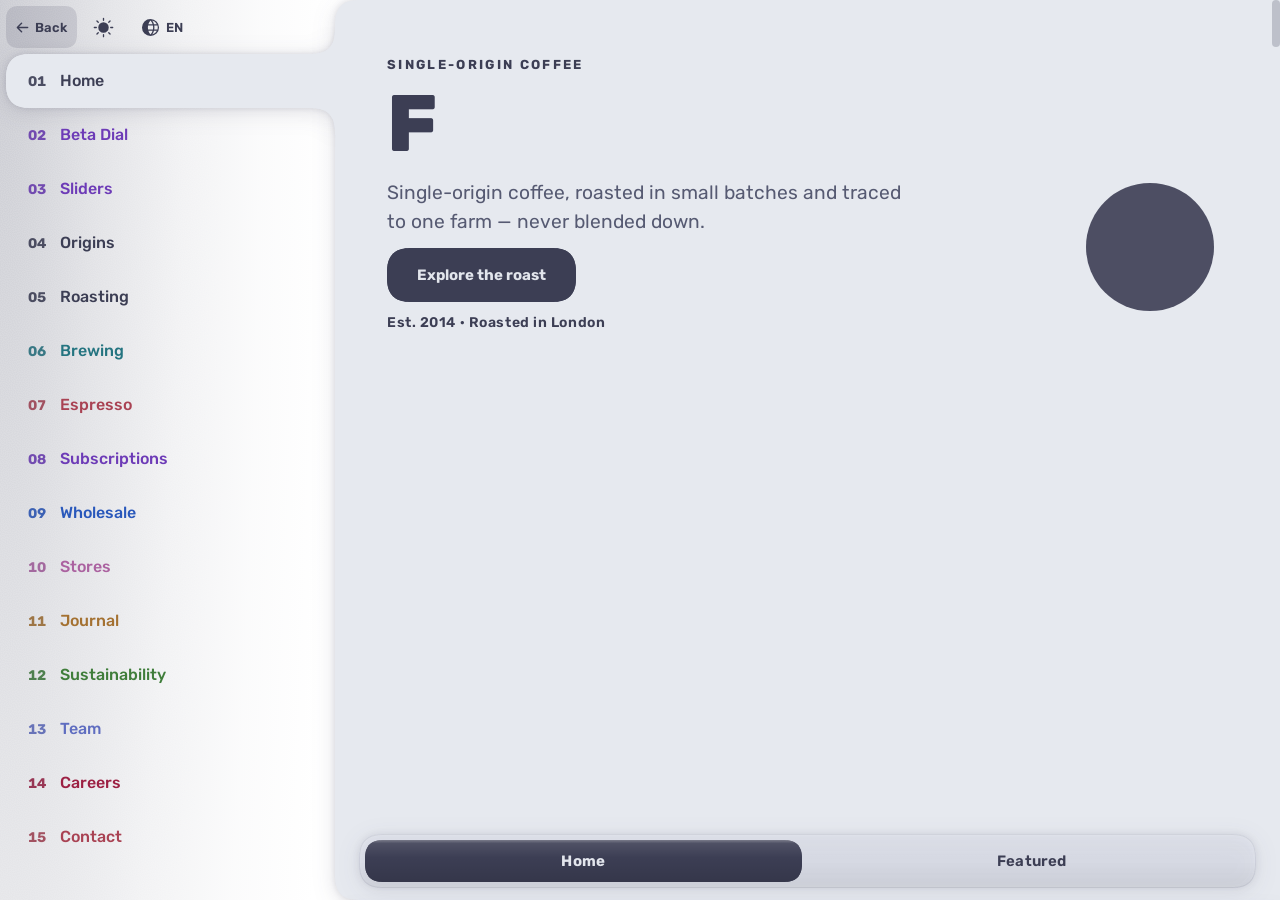
==== coffee/index.html @ 35cb57d9 "site build 2026-07-20 11:21 UTC" ====
<!doctype html>
<html lang="en">
  <head>
    <style data-layer-order="">@layer properties, theme, base, components, utilities, fish, sciui;
</style>

    <meta charset="UTF-8" />
    <meta name="viewport" content="width=device-width, initial-scale=1.0, viewport-fit=cover" />
    <meta name="color-scheme" content="dark" />
    <link rel="icon" href="/favicon.svg" type="image/svg+xml" />
    <!-- The site face (self-hosted Rubik; @font-face in src/index.css). Rubik is the ONE face
         for the whole bilingual site, so BOTH primary subsets are preloaded (owner, 2026-07-18):
         latin is on the critical path of the prerendered EN first paint, and cyrillic is preloaded
         too so an EN→RU switch never waits on a lazy unicode-range fetch (a ~15KB one-time cost,
         cached, deliberately paid so no reader ever sees a font flash). With `font-display: block`
         (index.css) the preloaded font paints straight into Rubik — no fallback frame. The two
         -ext subsets stay demand-loaded (rare glyphs; block keeps them flash-free too). -->
    <link rel="preload" href="/fonts/rubik-latin.woff2" as="font" type="font/woff2" crossorigin />
    <link rel="preload" href="/fonts/rubik-cyrillic.woff2" as="font" type="font/woff2" crossorigin />
    <title>F — Coffee Roasters</title>
    <meta name="description" content="Single-origin coffee roasted in small batches across London, Lisbon and Copenhagen." />
    <link rel="canonical" href="https://0px.pw/coffee" />
    <meta name="theme-color" content="#11111b" />
    <meta name="robots" content="index, follow, max-image-preview:large" />
    <meta property="og:type" content="website" />
    <meta property="og:site_name" content="Andrey Porozhnetov" />
    <meta property="og:title" content="F — Coffee Roasters" />
    <meta property="og:description" content="Single-origin coffee roasted in small batches across London, Lisbon and Copenhagen." />
    <meta property="og:url" content="https://0px.pw/coffee" />
    <meta property="og:image" content="https://0px.pw/og.svg" />
    <meta property="og:locale" content="en" />
    <meta name="twitter:card" content="summary_large_image" />
    <meta name="twitter:title" content="F — Coffee Roasters" />
    <meta name="twitter:description" content="Single-origin coffee roasted in small batches across London, Lisbon and Copenhagen." />
    <meta name="twitter:image" content="https://0px.pw/og.svg" />
    <link rel="sitemap" type="application/xml" href="/sitemap.xml" />
    <script type="application/ld+json">{"@context":"https://schema.org","@graph":[{"@type":"WebSite","@id":"https://0px.pw/#website","name":"Andrey Porozhnetov","url":"https://0px.pw/","inLanguage":"en"},{"@type":"CollectionPage","@id":"https://0px.pw/coffee#webpage","url":"https://0px.pw/coffee","name":"F — Coffee Roasters","description":"Single-origin coffee roasted in small batches across London, Lisbon and Copenhagen.","isPartOf":{"@id":"https://0px.pw/#website"},"inLanguage":"en","primaryImageOfPage":"https://0px.pw/og.svg"},{"@type":"ItemList","name":"F — Coffee Roasters — sections","itemListElement":[{"@type":"ListItem","position":1,"name":"Home","url":"https://0px.pw/coffee#home"},{"@type":"ListItem","position":2,"name":"Beta Dial","url":"https://0px.pw/coffee#beta"},{"@type":"ListItem","position":3,"name":"Sliders","url":"https://0px.pw/coffee#sliders"},{"@type":"ListItem","position":4,"name":"Origins","url":"https://0px.pw/coffee#origins"},{"@type":"ListItem","position":5,"name":"Roasting","url":"https://0px.pw/coffee#roasting"},{"@type":"ListItem","position":6,"name":"Brewing","url":"https://0px.pw/coffee#brewing"},{"@type":"ListItem","position":7,"name":"Espresso","url":"https://0px.pw/coffee#espresso"},{"@type":"ListItem","position":8,"name":"Subscriptions","url":"https://0px.pw/coffee#subscribe"},{"@type":"ListItem","position":9,"name":"Wholesale","url":"https://0px.pw/coffee#wholesale"},{"@type":"ListItem","position":10,"name":"Stores","url":"https://0px.pw/coffee#stores"},{"@type":"ListItem","position":11,"name":"Journal","url":"https://0px.pw/coffee#journal"},{"@type":"ListItem","position":12,"name":"Sustainability","url":"https://0px.pw/coffee#sustain"},{"@type":"ListItem","position":13,"name":"Team","url":"https://0px.pw/coffee#team"},{"@type":"ListItem","position":14,"name":"Careers","url":"https://0px.pw/coffee#careers"},{"@type":"ListItem","position":15,"name":"Contact","url":"https://0px.pw/coffee#contact"}]}]}</script>
    <script type="module" crossorigin src="/assets/index-B_OMoRHM.js"></script>
    <link rel="stylesheet" crossorigin href="/assets/style-BeeyISku.css">
  </head>
  <body>
    <div id="root"><div class="fish" data-superellipse="yes" data-theme="light" data-mobile="no" style="--n:1.5;--n-neg:-1.5;--sq-disc:url(&quot;data:image/svg+xml,%3Csvg xmlns=&#x27;http://www.w3.org/2000/svg&#x27; viewBox=&#x27;0 0 1 1&#x27; preserveAspectRatio=&#x27;none&#x27;%3E%3Cpath d=&#x27;M1.0000 0.5000L0.9992 0.5727L0.9970 0.6185L0.9932 0.6574L0.9879 0.6923L0.9811 0.7241L0.9728 0.7535L0.9630 0.7808L0.9516 0.8063L0.9388 0.8300L0.9245 0.8520L0.9087 0.8724L0.8913 0.8913L0.8724 0.9087L0.8520 0.9245L0.8300 0.9388L0.8063 0.9516L0.7808 0.9630L0.7535 0.9728L0.7241 0.9811L0.6923 0.9879L0.6574 0.9932L0.6185 0.9970L0.5727 0.9992L0.5000 1.0000L0.4273 0.9992L0.3815 0.9970L0.3426 0.9932L0.3077 0.9879L0.2759 0.9811L0.2465 0.9728L0.2192 0.9630L0.1937 0.9516L0.1700 0.9388L0.1480 0.9245L0.1276 0.9087L0.1087 0.8913L0.0913 0.8724L0.0755 0.8520L0.0612 0.8300L0.0484 0.8063L0.0370 0.7808L0.0272 0.7535L0.0189 0.7241L0.0121 0.6923L0.0068 0.6574L0.0030 0.6185L0.0008 0.5727L0.0000 0.5000L0.0008 0.4273L0.0030 0.3815L0.0068 0.3426L0.0121 0.3077L0.0189 0.2759L0.0272 0.2465L0.0370 0.2192L0.0484 0.1937L0.0612 0.1700L0.0755 0.1480L0.0913 0.1276L0.1087 0.1087L0.1276 0.0913L0.1480 0.0755L0.1700 0.0612L0.1937 0.0484L0.2192 0.0370L0.2465 0.0272L0.2759 0.0189L0.3077 0.0121L0.3426 0.0068L0.3815 0.0030L0.4273 0.0008L0.5000 0.0000L0.5727 0.0008L0.6185 0.0030L0.6574 0.0068L0.6923 0.0121L0.7241 0.0189L0.7535 0.0272L0.7808 0.0370L0.8063 0.0484L0.8300 0.0612L0.8520 0.0755L0.8724 0.0913L0.8913 0.1087L0.9087 0.1276L0.9245 0.1480L0.9388 0.1700L0.9516 0.1937L0.9630 0.2192L0.9728 0.2465L0.9811 0.2759L0.9879 0.3077L0.9932 0.3426L0.9970 0.3815L0.9992 0.4273Z&#x27; fill=&#x27;%23000&#x27;/%3E%3C/svg%3E&quot;)"><div class="fish-msurface" aria-hidden="true"><div class="fish-mpage"></div><span class="fish-mind"><b></b></span></div><aside class="fish-sidebar"><div class="fish-rail-scroll"><div class="fish-rail-track"><div class="fish-header"><a class="fish-back" href="/"><svg class="sciui-icon fish-back-icon" viewBox="0 0 256 256" fill="currentColor" focusable="false" aria-hidden="true" style="width:15px;height:15px"><path fill="var(--icon-primary, currentColor)" d="M228 128a12 12 0 0 1-12 12H69l51.52 51.51a12 12 0 0 1-17 17l-72-72a12 12 0 0 1 0-17l72-72a12 12 0 0 1 17 17L69 116h147a12 12 0 0 1 12 12" fill-opacity="var(--icon-primary-opacity, 1)"/></svg><span class="fish-back-label">Back</span></a><button type="button" class="fish-headbtn fish-headbtn--icon fish-theme-toggle" aria-label="Switch to dark theme" aria-pressed="false"><svg class="sciui-icon fish-headbtn-icon" viewBox="0 0 256 256" fill="currentColor" focusable="false" aria-hidden="true" style="width:21px;height:21px"><path fill="var(--icon-primary, currentColor)" d="M120 40V16a8 8 0 0 1 16 0v24a8 8 0 0 1-16 0m8 24a64 64 0 1 0 64 64a64.07 64.07 0 0 0-64-64m-69.66 5.66a8 8 0 0 0 11.32-11.32l-16-16a8 8 0 0 0-11.32 11.32Zm0 116.68l-16 16a8 8 0 0 0 11.32 11.32l16-16a8 8 0 0 0-11.32-11.32M192 72a8 8 0 0 0 5.66-2.34l16-16a8 8 0 0 0-11.32-11.32l-16 16A8 8 0 0 0 192 72m5.66 114.34a8 8 0 0 0-11.32 11.32l16 16a8 8 0 0 0 11.32-11.32ZM48 128a8 8 0 0 0-8-8H16a8 8 0 0 0 0 16h24a8 8 0 0 0 8-8m80 80a8 8 0 0 0-8 8v24a8 8 0 0 0 16 0v-24a8 8 0 0 0-8-8m112-88h-24a8 8 0 0 0 0 16h24a8 8 0 0 0 0-16" fill-opacity="var(--icon-primary-opacity, 1)"/></svg></button><button type="button" class="fish-headbtn" aria-label="Interface language: EN. Switch to RU"><svg class="sciui-icon fish-headbtn-icon" viewBox="0 0 256 256" fill="currentColor" focusable="false" aria-hidden="true" style="width:21px;height:21px"><path fill="var(--icon-primary, currentColor)" d="M128 24a104 104 0 1 0 104 104A104.12 104.12 0 0 0 128 24m78.36 64h-35.65a135.3 135.3 0 0 0-22.3-45.6A88.29 88.29 0 0 1 206.37 88Zm9.64 40a87.6 87.6 0 0 1-3.33 24h-38.51a157.4 157.4 0 0 0 0-48h38.51a87.6 87.6 0 0 1 3.33 24m-88-85a115.3 115.3 0 0 1 26 45h-52a115.1 115.1 0 0 1 26-45m-26 125h52a115.1 115.1 0 0 1-26 45a115.3 115.3 0 0 1-26-45m-3.9-16a140.8 140.8 0 0 1 0-48h59.88a140.8 140.8 0 0 1 0 48Zm50.35 61.6a135.3 135.3 0 0 0 22.3-45.6h35.66a88.29 88.29 0 0 1-58 45.6Z" fill-opacity="var(--icon-primary-opacity, 1)"/></svg><span>EN</span></button></div><nav class="fish-nav"><div class="fish-nav-scroll"><div class="fish-tabs"><a href="#home" class="fish-tab" data-active=""><span class="fish-tab-pill" aria-hidden="true"></span><span class="fish-tab-idx">01</span><span class="fish-tab-label">Home</span></a><a href="#beta" class="fish-tab" style="--ac:var(--mauve)"><span class="fish-tab-pill" aria-hidden="true"></span><span class="fish-tab-idx">02</span><span class="fish-tab-label">Beta Dial</span></a><a href="#sliders" class="fish-tab" style="--ac:var(--mauve)"><span class="fish-tab-pill" aria-hidden="true"></span><span class="fish-tab-idx">03</span><span class="fish-tab-label">Sliders</span></a><a href="#origins" class="fish-tab"><span class="fish-tab-pill" aria-hidden="true"></span><span class="fish-tab-idx">04</span><span class="fish-tab-label">Origins</span></a><a href="#roasting" class="fish-tab"><span class="fish-tab-pill" aria-hidden="true"></span><span class="fish-tab-idx">05</span><span class="fish-tab-label">Roasting</span></a><a href="#brewing" class="fish-tab" style="--ac:var(--teal)"><span class="fish-tab-pill" aria-hidden="true"></span><span class="fish-tab-idx">06</span><span class="fish-tab-label">Brewing</span></a><a href="#espresso" class="fish-tab" style="--ac:var(--maroon)"><span class="fish-tab-pill" aria-hidden="true"></span><span class="fish-tab-idx">07</span><span class="fish-tab-label">Espresso</span></a><a href="#subscribe" class="fish-tab" style="--ac:var(--mauve)"><span class="fish-tab-pill" aria-hidden="true"></span><span class="fish-tab-idx">08</span><span class="fish-tab-label">Subscriptions</span></a><a href="#wholesale" class="fish-tab" style="--ac:var(--blue)"><span class="fish-tab-pill" aria-hidden="true"></span><span class="fish-tab-idx">09</span><span class="fish-tab-label">Wholesale</span></a><a href="#stores" class="fish-tab" style="--ac:var(--pink)"><span class="fish-tab-pill" aria-hidden="true"></span><span class="fish-tab-idx">10</span><span class="fish-tab-label">Stores</span></a><a href="#journal" class="fish-tab" style="--ac:var(--yellow)"><span class="fish-tab-pill" aria-hidden="true"></span><span class="fish-tab-idx">11</span><span class="fish-tab-label">Journal</span></a><a href="#sustain" class="fish-tab" style="--ac:var(--green)"><span class="fish-tab-pill" aria-hidden="true"></span><span class="fish-tab-idx">12</span><span class="fish-tab-label">Sustainability</span></a><a href="#team" class="fish-tab" style="--ac:var(--lav)"><span class="fish-tab-pill" aria-hidden="true"></span><span class="fish-tab-idx">13</span><span class="fish-tab-label">Team</span></a><a href="#careers" class="fish-tab" style="--ac:var(--red)"><span class="fish-tab-pill" aria-hidden="true"></span><span class="fish-tab-idx">14</span><span class="fish-tab-label">Careers</span></a><a href="#contact" class="fish-tab" style="--ac:var(--maroon)"><span class="fish-tab-pill" aria-hidden="true"></span><span class="fish-tab-idx">15</span><span class="fish-tab-label">Contact</span></a><div class="fish-indicator" aria-hidden="true" data-docked="" style="--active:0;--dock:1"><div class="fish-ind-recoil" style="--recoil:0"><div class="fish-indicator-shadow"><div class="fish-indicator-cast"><b class="fish-indicator-shape"></b></div></div><b class="fish-indicator-fill" aria-hidden="true"></b></div></div></div></div></nav></div></div><div class="fish-rail-edge fish-rail-edge-l" aria-hidden="true"><svg class="sciui-icon fish-rail-chevron" viewBox="0 0 256 256" fill="currentColor" focusable="false" aria-hidden="true"><path fill="var(--icon-primary, currentColor)" d="M168.49 199.51a12 12 0 0 1-17 17l-80-80a12 12 0 0 1 0-17l80-80a12 12 0 0 1 17 17L97 128Z" fill-opacity="var(--icon-primary-opacity, 1)"/></svg></div><div class="fish-rail-edge fish-rail-edge-r" aria-hidden="true"><svg class="sciui-icon fish-rail-chevron" viewBox="0 0 256 256" fill="currentColor" focusable="false" aria-hidden="true"><path fill="var(--icon-primary, currentColor)" d="m184.49 136.49l-80 80a12 12 0 0 1-17-17L159 128L87.51 56.49a12 12 0 1 1 17-17l80 80a12 12 0 0 1-.02 17" fill-opacity="var(--icon-primary-opacity, 1)"/></svg></div></aside><div class="fish-content"><div class="fish-scroller"><section id="home" data-page-title="Home" class="fish-page" style="--ac:var(--fish-ink);--fish-page-bg:var(--fish-page-default);--fish-page-ink:var(--fish-ink);--fish-page-soft:color-mix(in srgb, var(--fish-ink) 10%, transparent)"><div data-orientation="horizontal" data-activation-direction="none" class="fish-panel"><div class="fish-panel-surface" aria-hidden="true"><div class="fish-panel-fill"></div></div><div class="fish-subs"><div class="fish-subpage" role="tabpanel" data-sub="intro" data-sub-title="Home"><div class="fish-col"><div class="fish-deco" aria-hidden="true" style="right:7%;top:22%;width:128px;height:128px"></div><div class="fish-kicker">SINGLE-ORIGIN COFFEE</div><h1 class="fish-h1">F</h1><p class="fish-text">Single-origin coffee, roasted in small batches and traced to one farm — never blended down.</p><button type="button" class="fish-btn">Explore the roast</button><div class="fish-note">Est. 2014 · Roasted in London</div></div></div></div><div class="fish-shelf"><div data-orientation="horizontal" data-activation-direction="none" role="tablist" class="fish-glass fish-glass--outer"><div class="fish-glass-cast" aria-hidden="true"><div class="fish-glass-fill"></div></div><div class="fish-glass-surface" aria-hidden="true"></div><div class="fish-glass-inset" aria-hidden="true"></div><span data-orientation="horizontal" data-activation-direction="none" role="presentation" hidden="" class="fish-seg-indicator"><span class="fish-seg-pill" style="--recoil:0"></span></span><script>!function(){const t=document.currentScript.previousElementSibling;if(!t)return;const e=t.closest('[role="tablist"]');if(!e)return;const i=e.querySelector("[data-active]");if(!i)return;if(0===i.offsetWidth||0===e.offsetWidth)return;let o=0,n=0,h=0,l=0,r=0,f=0;function s(t){const e=getComputedStyle(t);let i=parseFloat(e.width)||0,o=parseFloat(e.height)||0;return(Math.round(i)!==t.offsetWidth||Math.round(o)!==t.offsetHeight)&&(i=t.offsetWidth,o=t.offsetHeight),{width:i,height:o}}if(null!=i&&null!=e){const{width:t,height:c}=s(i),{width:u,height:d}=s(e),a=i.getBoundingClientRect(),g=e.getBoundingClientRect(),p=u>0?g.width/u:1,b=d>0?g.height/d:1;if(Math.abs(p)>Number.EPSILON&&Math.abs(b)>Number.EPSILON){const t=a.left-g.left,i=a.top-g.top;o=t/p+e.scrollLeft-e.clientLeft,h=i/b+e.scrollTop-e.clientTop}else o=i.offsetLeft,h=i.offsetTop;r=t,f=c,n=e.scrollWidth-o-r,l=e.scrollHeight-h-f}function c(e,i){t.style.setProperty(`--active-tab-${e}`,`${i}px`)}c("left",o),c("right",n),c("top",h),c("bottom",l),c("width",r),c("height",f),r>0&&f>0&&t.removeAttribute("hidden")}();</script><button type="button" data-active="" data-orientation="horizontal" data-activation-direction="none" aria-disabled="false" tabindex="-1" role="tab" aria-selected="true" id="base-ui-_R_3e5i_" data-composite-item-active="" class="fish-seg-tab">Home</button><button type="button" data-orientation="horizontal" data-activation-direction="none" aria-disabled="false" tabindex="-1" role="tab" aria-selected="false" id="base-ui-_R_5e5i_" class="fish-seg-tab">Featured</button></div></div></div></section><section id="beta" data-page-title="Beta Dial" class="fish-page" style="--ac:var(--mauve)"><div data-orientation="horizontal" data-activation-direction="none" class="fish-panel"><div class="fish-panel-surface" aria-hidden="true"><div class="fish-panel-fill"></div></div><div class="fish-subs"><div class="fish-subpage" role="tabpanel" data-sub="overview" data-sub-title="Beta Dial"><div class="fish-col"><div class="fish-kicker">PROBABILITY</div><h1 class="fish-h1">Beta Dial</h1><p class="fish-lead">A whole Beta distribution shaped by its <em>90% credible interval</em> — read as a belief you update with data. Drag the interval&#x27;s ends to set how sure you are (<em>narrow</em> = many draws, <em>wide</em> = few) and slide the band to move the success rate. α and β are solved from the two bounds and stay <em>continuous</em> — nothing snaps.</p><div style="margin:1.5rem 0"><div class="betadial" style="height:260px"></div></div><div class="fish-row2"><div class="fish-stat"><div class="fish-stat-v">6</div><div class="fish-stat-l">successes</div></div><div class="fish-stat"><div class="fish-stat-v">3</div><div class="fish-stat-l">fails</div></div><div class="fish-stat"><div class="fish-stat-v">9</div><div class="fish-stat-l">draws</div></div><div class="fish-stat"><div class="fish-stat-v">64%</div><div class="fish-stat-l">est. rate</div></div></div><p class="fish-text">The interval&#x27;s <strong>width</strong> is the number of draws: pinch the ends together and the curve pulls tall and narrow (you&#x27;re confident); pull them apart and it flattens toward the flat prior (α=β=1, nothing observed yet). The full-height gauges in the gutters are the two outcomes — <strong>fails</strong> on the left, <strong>successes</strong> on the right — each a single-handle slider you can drag to set that count directly.</p><p class="fish-text">The horizontal axis is fixed at <strong>0–100%</strong>, so the whole curve is always in view and each thumb sits at its true rate — open the interval anywhere across the range. All of the Beta math runs in log space (Lanczos log-Γ), so α+β stays exact into the billions without overflow, and the canvas repaints only while you touch it.</p><div class="fish-note">Live demo · the sciui BetaDial (libs/sciui)</div></div></div></div></div></section><section id="sliders" data-page-title="Sliders" class="fish-page" style="--ac:var(--mauve)"><div data-orientation="horizontal" data-activation-direction="none" class="fish-panel"><div class="fish-panel-surface" aria-hidden="true"><div class="fish-panel-fill"></div></div><div class="fish-subs"><div class="fish-subpage" role="tabpanel" data-sub="overview" data-sub-title="Sliders"><div class="fish-col"><div class="fish-kicker">SCIUI · COMPONENTS</div><h1 class="fish-h1">Sliders</h1><p class="fish-lead">One canvas control, three modes — <em>single</em>, <em>range</em> and <em>multi</em> — sharing the BetaDial&#x27;s look and its cap-centre geometry: the usable scale lies exactly between the track&#x27;s two rounded ends, so a handle at either extreme sits on the cap&#x27;s centre. Drag anywhere; each handle moves only between its neighbours.</p><div class="fish-card"><div class="fish-card-body"><div style="padding:1.15rem 0 1.3rem;border-bottom:1px solid color-mix(in srgb, currentColor 12%, transparent)"><div style="display:flex;align-items:baseline;justify-content:space-between;gap:1rem;margin-bottom:0.7rem"><span style="font-weight:600">Grind<span style="opacity:0.55;font-weight:400;margin-left:0.5rem;font-size:0.85em">single · continuous</span></span><span style="font-family:ui-monospace, SFMono-Regular, Menlo, monospace;font-variant-numeric:tabular-nums;font-weight:700;color:var(--ind-ac, #8839ef);white-space:nowrap">42.0</span></div><div class="sciui-slider"></div></div><div style="padding:1.15rem 0 1.3rem;border-bottom:1px solid color-mix(in srgb, currentColor 12%, transparent)"><div style="display:flex;align-items:baseline;justify-content:space-between;gap:1rem;margin-bottom:0.7rem"><span style="font-weight:600">Brew window<span style="opacity:0.55;font-weight:400;margin-left:0.5rem;font-size:0.85em">range · °C</span></span><span style="font-family:ui-monospace, SFMono-Regular, Menlo, monospace;font-variant-numeric:tabular-nums;font-weight:700;color:var(--ind-ac, #8839ef);white-space:nowrap">90–94 °C</span></div><div class="sciui-slider"></div></div><div style="padding:1.15rem 0 1.3rem;border-bottom:none"><div style="display:flex;align-items:baseline;justify-content:space-between;gap:1rem;margin-bottom:0.7rem"><span style="font-weight:600">Pour schedule<span style="opacity:0.55;font-weight:400;margin-left:0.5rem;font-size:0.85em">multi · % of water</span></span><span style="font-family:ui-monospace, SFMono-Regular, Menlo, monospace;font-variant-numeric:tabular-nums;font-weight:700;color:var(--ind-ac, #8839ef);white-space:nowrap">15 · 40 · 70</span></div><div class="sciui-slider"></div></div></div></div><p class="fish-text"><strong>Single</strong> fills the track up to the handle; <strong>range</strong> draws a dimmed band between its two — drag a handle to move one edge, or grab the <em>band between them</em> to slide the whole interval, its width held. <strong>Multi</strong> takes any number of handles with no fill —<!-- --> <em>tap</em> the track to add one, and <em>drag a handle aside</em> (up or down, past three track-widths) to remove it. Every handle is bounded by its siblings, so the order never breaks.</p><p class="fish-text">Give a <code>step</code> to snap — here °C snaps to 0.5 and the pour % to whole numbers; omit it and the slider is <em>continuous</em>, reporting an exact float (the “Grind” above has no step). The control is a plain block that fills its container and is exactly tall enough for the handle and its shadow, so it drops into a form row, a card or a grid cell with no wrapper. One variable — the handle radius<!-- --> <code>R</code> (<code>--sci-r</code>, or the <code>radius</code> option) — sizes the whole thing; the palette comes from <code>--sci-*</code> custom properties and follows light/dark automatically.</p><div class="fish-note">Live demo · the sciui Slider (libs/sciui)</div></div></div></div></div></section><section id="origins" data-page-title="Origins" class="fish-page" style="--ac:var(--fish-ink);--fish-page-bg:var(--fish-page-default);--fish-page-ink:var(--fish-ink);--fish-page-soft:color-mix(in srgb, var(--fish-ink) 10%, transparent)"><div data-orientation="horizontal" data-activation-direction="none" class="fish-panel"><div class="fish-panel-surface" aria-hidden="true"><div class="fish-panel-fill"></div></div><div class="fish-subs"><div class="fish-subpage" role="tabpanel" data-sub="ethiopia" data-sub-title="Origins"><div class="fish-col"><div class="fish-counter">01 / 03</div><div class="fish-kicker">THE BEANS</div><h1 class="fish-h1">Ethiopia</h1><h2 class="fish-h2">Yirgacheffe</h2><div class="fish-card fish-card--media"><div class="fish-card-body"><p class="fish-text">Jasmine, bergamot, white peach. A delicate, tea-like washed coffee.</p></div><div class="fish-chip" style="--chip:var(--green)"></div></div></div></div></div><div class="fish-shelf"><div data-orientation="horizontal" data-activation-direction="none" role="tablist" class="fish-glass fish-glass--outer"><div class="fish-glass-cast" aria-hidden="true"><div class="fish-glass-fill"></div></div><div class="fish-glass-surface" aria-hidden="true"></div><div class="fish-glass-inset" aria-hidden="true"></div><span data-orientation="horizontal" data-activation-direction="none" role="presentation" hidden="" class="fish-seg-indicator"><span class="fish-seg-pill" style="--recoil:0"></span></span><script>!function(){const t=document.currentScript.previousElementSibling;if(!t)return;const e=t.closest('[role="tablist"]');if(!e)return;const i=e.querySelector("[data-active]");if(!i)return;if(0===i.offsetWidth||0===e.offsetWidth)return;let o=0,n=0,h=0,l=0,r=0,f=0;function s(t){const e=getComputedStyle(t);let i=parseFloat(e.width)||0,o=parseFloat(e.height)||0;return(Math.round(i)!==t.offsetWidth||Math.round(o)!==t.offsetHeight)&&(i=t.offsetWidth,o=t.offsetHeight),{width:i,height:o}}if(null!=i&&null!=e){const{width:t,height:c}=s(i),{width:u,height:d}=s(e),a=i.getBoundingClientRect(),g=e.getBoundingClientRect(),p=u>0?g.width/u:1,b=d>0?g.height/d:1;if(Math.abs(p)>Number.EPSILON&&Math.abs(b)>Number.EPSILON){const t=a.left-g.left,i=a.top-g.top;o=t/p+e.scrollLeft-e.clientLeft,h=i/b+e.scrollTop-e.clientTop}else o=i.offsetLeft,h=i.offsetTop;r=t,f=c,n=e.scrollWidth-o-r,l=e.scrollHeight-h-f}function c(e,i){t.style.setProperty(`--active-tab-${e}`,`${i}px`)}c("left",o),c("right",n),c("top",h),c("bottom",l),c("width",r),c("height",f),r>0&&f>0&&t.removeAttribute("hidden")}();</script><button type="button" data-active="" data-orientation="horizontal" data-activation-direction="none" aria-disabled="false" tabindex="-1" role="tab" aria-selected="true" id="base-ui-_R_3ehi_" data-composite-item-active="" class="fish-seg-tab">Origins</button><button type="button" data-orientation="horizontal" data-activation-direction="none" aria-disabled="false" tabindex="-1" role="tab" aria-selected="false" id="base-ui-_R_5ehi_" class="fish-seg-tab">Colombia</button><button type="button" data-orientation="horizontal" data-activation-direction="none" aria-disabled="false" tabindex="-1" role="tab" aria-selected="false" id="base-ui-_R_7ehi_" class="fish-seg-tab">Kenya</button></div></div></div></section><section id="roasting" data-page-title="Roasting" class="fish-page" style="--ac:var(--fish-ink);--fish-page-bg:var(--fish-page-default);--fish-page-ink:var(--fish-ink);--fish-page-soft:color-mix(in srgb, var(--fish-ink) 10%, transparent)"><div data-orientation="horizontal" data-activation-direction="none" class="fish-panel"><div class="fish-panel-surface" aria-hidden="true"><div class="fish-panel-fill"></div></div><div class="fish-subs"><div class="fish-subpage" role="tabpanel" data-sub="overview" data-sub-title="Roasting"><div class="fish-col"><div class="fish-kicker">THE CRAFT</div><h1 class="fish-h1">Roasting</h1><p class="fish-lead">A Roasting page sized to stress-test the scroll-spy — its height is deliberately distinct from its neighbours.</p><p class="fish-text">We roast in small drums, profiling each lot by eye and nose until the sugars turn and the acidity rounds into something you can drink all morning.</p><p class="fish-text">Origin matters more than any single variable: altitude, shade, the week of the harvest, the hands that sorted the cherries on the patio.</p><p class="fish-text">Water is the quiet ingredient — too soft and the cup goes flat, too hard and the bright notes vanish under a chalky weight.</p><p class="fish-text">A good grind is even before it is fine; consistency of particle size is what keeps the extraction from running ahead of itself.</p><div class="fish-note">Dummy page · diverse height demo</div></div></div></div></div></section><section id="brewing" data-page-title="Brewing" class="fish-page" style="--ac:var(--teal)"><div data-orientation="horizontal" data-activation-direction="none" class="fish-panel"><div class="fish-panel-surface" aria-hidden="true"><div class="fish-panel-fill"></div></div><div class="fish-subs"><div class="fish-subpage" role="tabpanel" data-sub="overview" data-sub-title="Brewing"><div class="fish-col"><div class="fish-kicker">AT HOME</div><h1 class="fish-h1">Brewing</h1><p class="fish-lead">A Brewing page sized to stress-test the scroll-spy — its height is deliberately distinct from its neighbours.</p><p class="fish-text">We roast in small drums, profiling each lot by eye and nose until the sugars turn and the acidity rounds into something you can drink all morning.</p><p class="fish-text">Origin matters more than any single variable: altitude, shade, the week of the harvest, the hands that sorted the cherries on the patio.</p><p class="fish-text">Water is the quiet ingredient — too soft and the cup goes flat, too hard and the bright notes vanish under a chalky weight.</p><p class="fish-text">A good grind is even before it is fine; consistency of particle size is what keeps the extraction from running ahead of itself.</p><p class="fish-text">Freshness is a window, not a switch. Beans peak a few days off the roast and coast gently downhill from there over the following weeks.</p><p class="fish-text">We weigh everything. Ratios beat intuition when you are chasing the same cup twice, and the scale never flatters a sloppy pour.</p><p class="fish-text">Milk, steamed well, is its own craft — a glossy, paint-thick microfoam folded in until the surface mirrors the light above the bar.</p><p class="fish-text">Decaf is not a compromise here; the same lots, the same care, just the caffeine coaxed out with mountain water and patience.</p><p class="fish-text">Storage is undramatic and decisive: airtight, dark, room temperature, and never the freezer door that breathes every time it opens.</p><div class="fish-note">Dummy page · diverse height demo</div></div></div></div></div></section><section id="espresso" data-page-title="Espresso" class="fish-page" style="--ac:var(--maroon)"><div data-orientation="horizontal" data-activation-direction="none" class="fish-panel"><div class="fish-panel-surface" aria-hidden="true"><div class="fish-panel-fill"></div></div><div class="fish-subs"><div class="fish-subpage" role="tabpanel" data-sub="overview" data-sub-title="Espresso"><div class="fish-col"><div class="fish-kicker">THE BAR</div><h1 class="fish-h1">Espresso</h1><p class="fish-lead">A Espresso page sized to stress-test the scroll-spy — its height is deliberately distinct from its neighbours.</p><p class="fish-text">We roast in small drums, profiling each lot by eye and nose until the sugars turn and the acidity rounds into something you can drink all morning.</p><div class="fish-note">Dummy page · diverse height demo</div></div></div></div></div></section><section id="subscribe" data-page-title="Subscriptions" class="fish-page" style="--ac:var(--mauve)"><div data-orientation="horizontal" data-activation-direction="none" class="fish-panel"><div class="fish-panel-surface" aria-hidden="true"><div class="fish-panel-fill"></div></div><div class="fish-subs"><div class="fish-subpage" role="tabpanel" data-sub="overview" data-sub-title="Subscriptions"><div class="fish-col"><div class="fish-kicker">DELIVERED</div><h1 class="fish-h1">Subscriptions</h1><p class="fish-lead">A Subscriptions page sized to stress-test the scroll-spy — its height is deliberately distinct from its neighbours.</p><p class="fish-text">We roast in small drums, profiling each lot by eye and nose until the sugars turn and the acidity rounds into something you can drink all morning.</p><p class="fish-text">Origin matters more than any single variable: altitude, shade, the week of the harvest, the hands that sorted the cherries on the patio.</p><p class="fish-text">Water is the quiet ingredient — too soft and the cup goes flat, too hard and the bright notes vanish under a chalky weight.</p><p class="fish-text">A good grind is even before it is fine; consistency of particle size is what keeps the extraction from running ahead of itself.</p><p class="fish-text">Freshness is a window, not a switch. Beans peak a few days off the roast and coast gently downhill from there over the following weeks.</p><p class="fish-text">We weigh everything. Ratios beat intuition when you are chasing the same cup twice, and the scale never flatters a sloppy pour.</p><div class="fish-note">Dummy page · diverse height demo</div></div></div></div></div></section><section id="wholesale" data-page-title="Wholesale" class="fish-page" style="--ac:var(--blue)"><div data-orientation="horizontal" data-activation-direction="none" class="fish-panel"><div class="fish-panel-surface" aria-hidden="true"><div class="fish-panel-fill"></div></div><div class="fish-subs"><div class="fish-subpage" role="tabpanel" data-sub="overview" data-sub-title="Wholesale"><div class="fish-col"><div class="fish-kicker">FOR TRADE</div><h1 class="fish-h1">Wholesale</h1><p class="fish-lead">A Wholesale page sized to stress-test the scroll-spy — its height is deliberately distinct from its neighbours.</p><p class="fish-text">We roast in small drums, profiling each lot by eye and nose until the sugars turn and the acidity rounds into something you can drink all morning.</p><p class="fish-text">Origin matters more than any single variable: altitude, shade, the week of the harvest, the hands that sorted the cherries on the patio.</p><p class="fish-text">Water is the quiet ingredient — too soft and the cup goes flat, too hard and the bright notes vanish under a chalky weight.</p><div class="fish-note">Dummy page · diverse height demo</div></div></div></div></div></section><section id="stores" data-page-title="Stores" class="fish-page" style="--ac:var(--pink)"><div data-orientation="horizontal" data-activation-direction="none" class="fish-panel"><div class="fish-panel-surface" aria-hidden="true"><div class="fish-panel-fill"></div></div><div class="fish-subs"><div class="fish-subpage" role="tabpanel" data-sub="overview" data-sub-title="Stores"><div class="fish-col"><div class="fish-kicker">FIND US</div><h1 class="fish-h1">Stores</h1><p class="fish-lead">A Stores page sized to stress-test the scroll-spy — its height is deliberately distinct from its neighbours.</p><p class="fish-text">We roast in small drums, profiling each lot by eye and nose until the sugars turn and the acidity rounds into something you can drink all morning.</p><p class="fish-text">Origin matters more than any single variable: altitude, shade, the week of the harvest, the hands that sorted the cherries on the patio.</p><div class="fish-note">Dummy page · diverse height demo</div></div></div></div></div></section><section id="journal" data-page-title="Journal" class="fish-page" style="--ac:var(--yellow)"><div data-orientation="horizontal" data-activation-direction="none" class="fish-panel"><div class="fish-panel-surface" aria-hidden="true"><div class="fish-panel-fill"></div></div><div class="fish-subs"><div class="fish-subpage" role="tabpanel" data-sub="overview" data-sub-title="Journal"><div class="fish-col"><div class="fish-kicker">FIELD NOTES</div><h1 class="fish-h1">Journal</h1><p class="fish-lead">A Journal page sized to stress-test the scroll-spy — its height is deliberately distinct from its neighbours.</p><p class="fish-text">We roast in small drums, profiling each lot by eye and nose until the sugars turn and the acidity rounds into something you can drink all morning.</p><p class="fish-text">Origin matters more than any single variable: altitude, shade, the week of the harvest, the hands that sorted the cherries on the patio.</p><p class="fish-text">Water is the quiet ingredient — too soft and the cup goes flat, too hard and the bright notes vanish under a chalky weight.</p><p class="fish-text">A good grind is even before it is fine; consistency of particle size is what keeps the extraction from running ahead of itself.</p><p class="fish-text">Freshness is a window, not a switch. Beans peak a few days off the roast and coast gently downhill from there over the following weeks.</p><p class="fish-text">We weigh everything. Ratios beat intuition when you are chasing the same cup twice, and the scale never flatters a sloppy pour.</p><p class="fish-text">Milk, steamed well, is its own craft — a glossy, paint-thick microfoam folded in until the surface mirrors the light above the bar.</p><p class="fish-text">Decaf is not a compromise here; the same lots, the same care, just the caffeine coaxed out with mountain water and patience.</p><p class="fish-text">Storage is undramatic and decisive: airtight, dark, room temperature, and never the freezer door that breathes every time it opens.</p><p class="fish-text">Tasting is comparison. Pull two side by side and the differences you could not name in isolation suddenly have edges and names.</p><p class="fish-text">We roast in small drums, profiling each lot by eye and nose until the sugars turn and the acidity rounds into something you can drink all morning.</p><p class="fish-text">Origin matters more than any single variable: altitude, shade, the week of the harvest, the hands that sorted the cherries on the patio.</p><div class="fish-note">Dummy page · diverse height demo</div></div></div></div></div></section><section id="sustain" data-page-title="Sustainability" class="fish-page" style="--ac:var(--green)"><div data-orientation="horizontal" data-activation-direction="none" class="fish-panel"><div class="fish-panel-surface" aria-hidden="true"><div class="fish-panel-fill"></div></div><div class="fish-subs"><div class="fish-subpage" role="tabpanel" data-sub="overview" data-sub-title="Sustainability"><div class="fish-col"><div class="fish-kicker">THE LONG GAME</div><h1 class="fish-h1">Sustainability</h1><p class="fish-lead">A Sustainability page sized to stress-test the scroll-spy — its height is deliberately distinct from its neighbours.</p><p class="fish-text">We roast in small drums, profiling each lot by eye and nose until the sugars turn and the acidity rounds into something you can drink all morning.</p><p class="fish-text">Origin matters more than any single variable: altitude, shade, the week of the harvest, the hands that sorted the cherries on the patio.</p><p class="fish-text">Water is the quiet ingredient — too soft and the cup goes flat, too hard and the bright notes vanish under a chalky weight.</p><p class="fish-text">A good grind is even before it is fine; consistency of particle size is what keeps the extraction from running ahead of itself.</p><p class="fish-text">Freshness is a window, not a switch. Beans peak a few days off the roast and coast gently downhill from there over the following weeks.</p><div class="fish-note">Dummy page · diverse height demo</div></div></div></div></div></section><section id="team" data-page-title="Team" class="fish-page" style="--ac:var(--lav)"><div data-orientation="horizontal" data-activation-direction="none" class="fish-panel"><div class="fish-panel-surface" aria-hidden="true"><div class="fish-panel-fill"></div></div><div class="fish-subs"><div class="fish-subpage" role="tabpanel" data-sub="overview" data-sub-title="Team"><div class="fish-col"><div class="fish-kicker">THE PEOPLE</div><h1 class="fish-h1">Team</h1><p class="fish-lead">A Team page sized to stress-test the scroll-spy — its height is deliberately distinct from its neighbours.</p><p class="fish-text">We roast in small drums, profiling each lot by eye and nose until the sugars turn and the acidity rounds into something you can drink all morning.</p><p class="fish-text">Origin matters more than any single variable: altitude, shade, the week of the harvest, the hands that sorted the cherries on the patio.</p><p class="fish-text">Water is the quiet ingredient — too soft and the cup goes flat, too hard and the bright notes vanish under a chalky weight.</p><p class="fish-text">A good grind is even before it is fine; consistency of particle size is what keeps the extraction from running ahead of itself.</p><p class="fish-text">Freshness is a window, not a switch. Beans peak a few days off the roast and coast gently downhill from there over the following weeks.</p><p class="fish-text">We weigh everything. Ratios beat intuition when you are chasing the same cup twice, and the scale never flatters a sloppy pour.</p><p class="fish-text">Milk, steamed well, is its own craft — a glossy, paint-thick microfoam folded in until the surface mirrors the light above the bar.</p><p class="fish-text">Decaf is not a compromise here; the same lots, the same care, just the caffeine coaxed out with mountain water and patience.</p><div class="fish-note">Dummy page · diverse height demo</div></div></div></div></div></section><section id="careers" data-page-title="Careers" class="fish-page" style="--ac:var(--red)"><div data-orientation="horizontal" data-activation-direction="none" class="fish-panel"><div class="fish-panel-surface" aria-hidden="true"><div class="fish-panel-fill"></div></div><div class="fish-subs"><div class="fish-subpage" role="tabpanel" data-sub="overview" data-sub-title="Careers"><div class="fish-col"><div class="fish-kicker">JOIN US</div><h1 class="fish-h1">Careers</h1><p class="fish-lead">A Careers page sized to stress-test the scroll-spy — its height is deliberately distinct from its neighbours.</p><p class="fish-text">We roast in small drums, profiling each lot by eye and nose until the sugars turn and the acidity rounds into something you can drink all morning.</p><p class="fish-text">Origin matters more than any single variable: altitude, shade, the week of the harvest, the hands that sorted the cherries on the patio.</p><p class="fish-text">Water is the quiet ingredient — too soft and the cup goes flat, too hard and the bright notes vanish under a chalky weight.</p><div class="fish-note">Dummy page · diverse height demo</div></div></div></div></div></section><section id="contact" data-page-title="Contact" class="fish-page" style="--ac:var(--maroon)"><div data-orientation="horizontal" data-activation-direction="none" class="fish-panel"><div class="fish-panel-surface" aria-hidden="true"><div class="fish-panel-fill"></div></div><div class="fish-subs"><div class="fish-subpage" role="tabpanel" data-sub="hello" data-sub-title="Contact"><div class="fish-col"><div class="fish-kicker">CONTACT</div><h1 class="fish-h1">Say hello</h1><p class="fish-text">Wholesale, press or just coffee talk — we read every message.</p><div class="fish-note">hello@f.coffee</div><button type="button" class="fish-btn">Write to us</button></div></div></div><div class="fish-shelf"><div data-orientation="horizontal" data-activation-direction="none" role="tablist" class="fish-glass fish-glass--outer"><div class="fish-glass-cast" aria-hidden="true"><div class="fish-glass-fill"></div></div><div class="fish-glass-surface" aria-hidden="true"></div><div class="fish-glass-inset" aria-hidden="true"></div><span data-orientation="horizontal" data-activation-direction="none" role="presentation" hidden="" class="fish-seg-indicator"><span class="fish-seg-pill" style="--recoil:0"></span></span><script>!function(){const t=document.currentScript.previousElementSibling;if(!t)return;const e=t.closest('[role="tablist"]');if(!e)return;const i=e.querySelector("[data-active]");if(!i)return;if(0===i.offsetWidth||0===e.offsetWidth)return;let o=0,n=0,h=0,l=0,r=0,f=0;function s(t){const e=getComputedStyle(t);let i=parseFloat(e.width)||0,o=parseFloat(e.height)||0;return(Math.round(i)!==t.offsetWidth||Math.round(o)!==t.offsetHeight)&&(i=t.offsetWidth,o=t.offsetHeight),{width:i,height:o}}if(null!=i&&null!=e){const{width:t,height:c}=s(i),{width:u,height:d}=s(e),a=i.getBoundingClientRect(),g=e.getBoundingClientRect(),p=u>0?g.width/u:1,b=d>0?g.height/d:1;if(Math.abs(p)>Number.EPSILON&&Math.abs(b)>Number.EPSILON){const t=a.left-g.left,i=a.top-g.top;o=t/p+e.scrollLeft-e.clientLeft,h=i/b+e.scrollTop-e.clientTop}else o=i.offsetLeft,h=i.offsetTop;r=t,f=c,n=e.scrollWidth-o-r,l=e.scrollHeight-h-f}function c(e,i){t.style.setProperty(`--active-tab-${e}`,`${i}px`)}c("left",o),c("right",n),c("top",h),c("bottom",l),c("width",r),c("height",f),r>0&&f>0&&t.removeAttribute("hidden")}();</script><button type="button" data-active="" data-orientation="horizontal" data-activation-direction="none" aria-disabled="false" tabindex="-1" role="tab" aria-selected="true" id="base-ui-_R_3fti_" data-composite-item-active="" class="fish-seg-tab">Contact</button><button type="button" data-orientation="horizontal" data-activation-direction="none" aria-disabled="false" tabindex="-1" role="tab" aria-selected="false" id="base-ui-_R_5fti_" class="fish-seg-tab">Sister sites</button></div></div></div></section></div><div class="fish-scrollbar" aria-hidden="true"></div></div><span class="fish-mind fish-mind-vis" aria-hidden="true"><b></b></span></div></div>
  </body>
</html>
---- assets/style-BeeyISku.css ----
@layer properties, theme, base, components, utilities, fish, sciui;
@layer fish{:root{--crust:#11111b;--base:#1e1e2e;--mantle:#181825;--surface-0:#313244;--surface-1:#45475a;--surface-2:#585b70;--ink:#cdd6f4;--ink-soft:#bac2de;--ink-mute:#a6adc8;--lav:#b4befe;--mauve:#cba6f7;--green:#a6e3a1;--peach:#fab387;--pink:#f5c2e7;--teal:#94e2d5;--blue:#89b4fa;--maroon:#eba0ac;--yellow:#f9e2af;--red:#f38ba8;--font-fish:"Inter", "Helvetica Neue", Arial, system-ui, sans-serif}.fish,.fish[data-theme=light]{--crust:#e2e5ec;--base:#eef1f6;--mantle:#e6e9ef;--surface-0:#dfe3ec;--surface-1:#c9cdd9;--surface-2:#b6bac8;--ink:#3c3e54;--ink-soft:#565a72;--ink-mute:#82869c;--lav:#7287fd;--mauve:#8839ef;--green:#40a02b;--peach:#fe640b;--pink:#ea76cb;--teal:#179299;--blue:#1e66f5;--maroon:#e64553;--yellow:#df8e1d;--red:#d20f39}.fish[data-theme=dark]{--crust:#11111b;--base:#1e1e2e;--mantle:#181825;--surface-0:#2a2b3c;--surface-1:#45475a;--surface-2:#585b70;--ink:#cdd6f4;--ink-soft:#bac2de;--ink-mute:#9399b2;--lav:#b4befe;--mauve:#cba6f7;--green:#a6e3a1;--peach:#fab387;--pink:#f5c2e7;--teal:#94e2d5;--blue:#89b4fa;--maroon:#eba0ac;--yellow:#f9e2af;--red:#f38ba8;--fish-shadow-color:0 0% 0%;--fish-shadow-strength:2.6;--fish-ambient-pct:100%;--fish-rail-bg:var(--mantle);--fish-page-default:var(--base);--fish-widget-ground:var(--crust);--fish-widget-raised:var(--mantle)}.fish{--fish-base-bg:var(--base);--fish-base-surface:var(--surface-0);--fish-fg:var(--ink);--fish-on-accent:var(--crust);--fish-ink:var(--ink);--fish-ink-soft:var(--ink-soft);--fish-ink-mute:var(--ink-mute);--fish-rail-ink:var(--ink);--fish-rail-ink-mute:var(--ink-mute);--fish-tint-bg:7%;--fish-tint-card:15%;--fish-tint-ink:64%;--fish-tint-soft:26%;--fish-rail-bg:#fff;--fish-surface-bg:color-mix(in srgb, var(--ind-ac,var(--blue)) var(--fish-tint-card), var(--fish-rail-bg));--fish-page-default:#e6e9ef;--fish-widget-ground:#f1eef8;--fish-widget-raised:#fff;--fish-danger:var(--maroon);--fish-ambient-pct:24%;--fish-ambient:color-mix(in srgb, hsl(var(--fish-shadow-color)) calc(var(--fish-ambient-pct) * clamp(0, var(--fish-shadow-strength), 1)), var(--fish-rail-bg));--fish-shadow-color:232 24% 24%;--fish-shadow-size:1;--fish-shadow-strength:1;--fish-shadow-blur-tight:3px;--fish-shadow-offset:4px;--fish-shadow-blur-wide:11px;--fish-shadow-alpha-tight:.14;--fish-shadow-alpha-wide:.13;--fish-drop:drop-shadow(0 0 calc(var(--fish-shadow-blur-tight) * var(--fish-shadow-size)) hsl(var(--fish-shadow-color) / calc(var(--fish-shadow-alpha-tight) * var(--fish-shadow-strength)))) drop-shadow(0 calc(var(--fish-shadow-offset) * var(--fish-shadow-size)) calc(var(--fish-shadow-blur-wide) * var(--fish-shadow-size)) hsl(var(--fish-shadow-color) / calc(var(--fish-shadow-alpha-wide) * var(--fish-shadow-strength))));--fish-drop-up:drop-shadow(0 0 calc(var(--fish-shadow-blur-tight) * var(--fish-shadow-size)) hsl(var(--fish-shadow-color) / calc(var(--fish-shadow-alpha-tight) * var(--fish-shadow-strength)))) drop-shadow(0 calc(-1 * var(--fish-shadow-offset) * var(--fish-shadow-size)) calc(var(--fish-shadow-blur-wide) * var(--fish-shadow-size)) hsl(var(--fish-shadow-color) / calc(var(--fish-shadow-alpha-wide) * var(--fish-shadow-strength))));--fish-inset-color:hsl(var(--fish-shadow-color) / calc(.15 * var(--fish-shadow-strength)));--fish-ink-wash:color-mix(in srgb, var(--ink) 6%, transparent);--fsz:1;--g-base:clamp(.375rem, min(.3333vw, .8333vh), .75rem);--gt-base:clamp(1rem, calc(.5rem + .4444vw), 1.5rem);--g:calc(var(--g-base) * var(--fsz));--gt:calc(var(--gt-base) * var(--fsz));--row:calc(9 * var(--g));--dock-seam:1px;--r:calc(var(--row) / 2);--n:1.5;--n-neg:calc(-1 * var(--n));--pg:calc(2 * var(--g));--sidebar:calc(56 * var(--g));--cx:calc(3.25 * var(--gt));--shelf-inset:calc(4 * var(--g));--rail-pad-x:calc(4.6667 * var(--g));--slide-x:calc(7.6667 * var(--g));--slide-y:calc(5.6667 * var(--g));--pill-inset:var(--g);--pill-inset-idle-left:calc(2 * var(--g));--ease:cubic-bezier(.22, .68, .32, 1);background:var(--fish-rail-bg,var(--crust));height:100%;color:var(--ink);font-family:var(--font-fish,system-ui, sans-serif);-webkit-font-smoothing:antialiased;display:flex}.fish,:where(.fish *),.fish :before,.fish :after{corner-shape:superellipse(var(--n))}.fish .fish-deco,.fish[data-superellipse=no],.fish[data-superellipse=no] :where(*){corner-shape:round}.fish{--sq-mask-image:var(--sq-disc), var(--sq-disc), var(--sq-disc), var(--sq-disc), linear-gradient(#000, #000), linear-gradient(#000, #000);--sq-mask-position:left top, right top, left bottom, right bottom, left center, center top}.fish-sq{--sq-2r:calc(2 * var(--sq-r,var(--r)));--sq-mask-size:var(--sq-2r) var(--sq-2r), var(--sq-2r) var(--sq-2r), var(--sq-2r) var(--sq-2r), var(--sq-2r) var(--sq-2r), 100% calc(100% - var(--sq-2r)), calc(100% - var(--sq-2r)) 100%;border-radius:var(--sq-r,var(--r));-webkit-mask-position:var(--sq-mask-position);mask-position:var(--sq-mask-position);-webkit-mask-position:var(--sq-mask-position);-webkit-mask-size:var(--sq-mask-size);mask-size:var(--sq-mask-size);-webkit-mask-size:var(--sq-mask-size);-webkit-mask-repeat:no-repeat;mask-repeat:no-repeat}@supports not (corner-shape:superellipse(1.5)){.fish-sq{-webkit-mask-image:var(--sq-mask-image);mask-image:var(--sq-mask-image);-webkit-mask-image:var(--sq-mask-image);border-radius:0}}.fish[data-superellipse=no] .fish-sq{-webkit-mask-image:var(--sq-mask-image);mask-image:var(--sq-mask-image);-webkit-mask-image:var(--sq-mask-image);border-radius:0}.fish a{color:inherit;text-decoration:none}.fish *,.fish :before,.fish :after{box-sizing:border-box}[data-fsize=xs]{--fsz:.7}[data-fsize=sm]{--fsz:.84}[data-fsize=md]{--fsz:1}[data-fsize=lg]{--fsz:1.2}[data-fsize=xl]{--fsz:1.45}.fish[data-fsize],.fish [data-fsize]{--g:calc(var(--g-base) * var(--fsz));--gt:calc(var(--gt-base) * var(--fsz))}@property --fade-top{syntax:"<length>";inherits:false;initial-value:0}@property --fade-bottom{syntax:"<length>";inherits:false;initial-value:0}.fish-sidebar{width:var(--sidebar);z-index:4;background:0 0;flex-direction:column;flex:none;min-height:0;padding:1.125rem 0 1.625rem;display:flex;position:relative}.fish-rail-scroll,.fish-rail-track{display:contents}.fish-rail-edge{display:none}.fish-header{--headbar-gap:var(--g);align-items:center;gap:var(--headbar-gap);height:calc(2 * var(--r));box-sizing:border-box;padding:0 var(--headbar-gap);z-index:2;pointer-events:none;flex-direction:row;flex:none;display:flex;position:relative}.fish-header>*{pointer-events:auto}:where(.fish-headbtn,.fish-back){justify-content:center;align-items:center;gap:calc(.8333 * var(--g));height:calc(2 * var(--r) - 2 * var(--headbar-gap,var(--g)));padding:0 calc(1.5 * var(--g));border-radius:calc(2.5 * var(--g));color:var(--fish-rail-ink);font-family:inherit;font-size:calc(2.1667 * var(--g));letter-spacing:.01em;cursor:pointer;flex:none;font-weight:600;line-height:1;text-decoration:none;transition:background .18s,color .18s,transform .12s;display:inline-flex}:where(.fish-headbtn,.fish-back):active{transform:translateY(.5px)scale(.97)}:where(.fish-headbtn,.fish-back):focus-visible{outline:2px solid color-mix(in srgb, var(--fish-rail-ink) 45%, transparent);outline-offset:2px}.fish-headbtn{background:0 0}.fish-headbtn--icon{width:calc(2 * var(--r) - 2 * var(--headbar-gap,var(--g)));padding:0}.fish-headbtn--end{margin-left:auto}.fish-headbtn:hover,.fish-headbtn:focus-visible{background:color-mix(in srgb, var(--fish-rail-ink) 14%, transparent)}.fish-headbtn-icon{flex:none;display:block}.fish-theme-toggle:active .fish-headbtn-icon{transform:rotate(-18deg)}.fish[data-mobile=no] .fish-sidebar{padding-top:0}.fish[data-mobile=no] .fish-sidebar .fish-nav{margin-top:calc(-1 * var(--r))}.fish-back{background:color-mix(in srgb, var(--fish-rail-ink) 14%, transparent);align-self:center;margin:0}.fish-back:hover,.fish-back:focus-visible{background:color-mix(in srgb, var(--fish-rail-ink) 22%, transparent)}.fish-back-icon{flex:none;transition:transform .18s;display:block}.fish-back:hover .fish-back-icon{transform:translate(-2px)}.fish-back-label{line-height:1}.fish-footer{padding:1.125rem var(--rail-pad-x) 0;font-size:calc(2.1667 * var(--g));color:var(--fish-rail-ink-mute);white-space:pre-line;flex:none;margin-top:auto;line-height:1.55}.fish-nav{min-height:0;margin-top:var(--pg);flex-direction:column;flex:auto;display:flex;position:relative}.fish-nav-scroll{--nav-bleed:calc(3 * var(--g));min-height:0;margin-right:calc(-1 * var(--nav-bleed));padding-right:var(--nav-bleed);overscroll-behavior:contain;scrollbar-width:none;--fade-top:0px;--fade-bottom:0px;-webkit-mask-image:linear-gradient(to bottom, transparent 0, #000 var(--fade-top), #000 calc(100% - var(--fade-bottom)), transparent 100%);-webkit-mask-image:linear-gradient(to bottom, transparent 0, #000 var(--fade-top), #000 calc(100% - var(--fade-bottom)), transparent 100%);mask-image:linear-gradient(to bottom, transparent 0, #000 var(--fade-top), #000 calc(100% - var(--fade-bottom)), transparent 100%);flex:1;transition:--fade-top .25s,--fade-bottom .25s;overflow:hidden auto}.fish-nav-scroll::-webkit-scrollbar{width:0;height:0}.fish-tabs{padding-block:var(--r);flex-direction:column;display:flex;position:relative}.fish-tab{--ac:var(--fish-rail-ink);min-height:var(--row);padding-left:var(--rail-pad-x);cursor:pointer;align-items:center;gap:.85em;display:flex;position:relative}.fish-tab-idx{z-index:2;font-size:calc(2.3333 * var(--g));color:color-mix(in srgb, var(--ac) 56%, var(--fish-fg));font-variant-numeric:tabular-nums;opacity:.9;font-weight:700;position:relative}.fish-tab-label{z-index:2;font-size:calc(2.6667 * var(--g));color:color-mix(in srgb, var(--ac) var(--fish-tint-ink), var(--fish-fg));font-weight:500;position:relative}.fish-tab-pill{inset:var(--pill-inset) var(--pill-inset) var(--pill-inset) var(--pill-inset-idle-left);z-index:0;background:color-mix(in srgb, var(--ac) var(--fish-tint-soft), transparent);border-radius:calc(var(--r) - var(--pill-inset));opacity:0;pointer-events:none;transition:opacity .26s;position:absolute}@media (hover:hover){.fish-tab:not([data-active]):hover .fish-tab-pill{opacity:.55}}.fish-tab--rich{align-items:stretch}.fish-tab-menu{z-index:2;justify-content:center;gap:calc(.5 * var(--g));padding:calc(1.75 * var(--g)) var(--g) calc(1.75 * var(--g)) 0;flex-direction:column;flex:1;min-width:0;display:flex;position:relative}.fish-tab-plain{display:none}.fish-tab-menu .fish-heading{gap:calc(.85 * var(--g));flex-direction:column;margin:.6em 0;display:flex}.fish-tab-menu .fish-heading-icon{color:var(--fish-rail-ink)}.fish-tab-menu .fish-heading-title{font-size:calc(3.9 * var(--g));letter-spacing:-.015em;color:var(--fish-rail-ink);font-weight:800;line-height:1.1}.fish-tab-menu .fish-heading-kicker{font-size:calc(1.9 * var(--g));letter-spacing:.11em;text-transform:uppercase;color:color-mix(in srgb, var(--ac) 62%, var(--fish-rail-ink));font-weight:700}.fish-indicator{left:var(--pill-inset);height:var(--ind-h,var(--row));z-index:1;--pc:var(--fish-surface-bg);pointer-events:none;top:0;right:calc(var(--g) - var(--dock,1) * var(--g));transform:translateY(var(--ind-y,var(--r)));transition:transform .16s var(--ease);position:absolute}.fish-ind-recoil{animation:.32s fish-recoil-y;position:absolute;inset:0}.fish-indicator-shadow{clip-path:inset(-100px calc((1 - var(--dock,1)) * -100px) -100px -100px);position:absolute;inset:0}.fish-indicator-cast{filter:var(--fish-drop,none);position:absolute;inset:0}.fish-indicator-shape{inset:calc(-1 * var(--r)) -1px calc(-1 * var(--r)) 0;background:var(--fish-page-bg,var(--pc));clip-path:var(--ind-float-clip,inset(0 0 100% 0));position:absolute}.fish-indicator[data-docked] .fish-indicator-shape{clip-path:var(--ind-dock-clip,inset(0 0 100% 0))}.fish-indicator-fill{inset:calc(-1 * var(--r)) -1px calc(-1 * var(--r)) 0;background:var(--fish-page-bg,var(--pc));clip-path:var(--ind-weld-clip,inset(0 0 100% 100%));pointer-events:none;position:absolute}.fish-indicator:not([data-docked]) .fish-indicator-fill{display:none}.fish-content{contain:layout;z-index:3;min-width:0;margin-left:calc(-1 * var(--dock-seam));background:0 0;flex:1;position:relative;container:fish-panel/inline-size}.fish-content:before{content:"";width:var(--sidebar);z-index:-1;pointer-events:none;background-image:url([data-uri]), radial-gradient(ellipse 100% 280% at 0% 0%, var(--fish-ambient) 0%, color-mix(in srgb, var(--fish-ambient) 55%, var(--fish-rail-bg)) 30%, color-mix(in srgb, var(--fish-ambient) 25%, var(--fish-rail-bg)) 55%, color-mix(in srgb, var(--fish-ambient) 8%, var(--fish-rail-bg)) 78%, var(--fish-rail-bg) 100%);background-blend-mode:overlay, normal;image-rendering:pixelated;background-repeat:repeat,no-repeat;background-size:128px 128px,100% 100%;border-radius:0;position:absolute;top:0;bottom:0;right:100%}.fish-scroller{overflow-anchor:none;--fish-bleed:1.625rem;height:100%;margin-left:calc(-1 * var(--fish-bleed));padding-left:var(--fish-bleed);scroll-behavior:auto;overscroll-behavior:contain;scrollbar-width:none;-ms-overflow-style:none;position:relative;overflow:hidden scroll}.fish-scroller::-webkit-scrollbar{width:0;height:0;display:none}.fish-scrollbar{background:color-mix(in srgb, var(--ink) 24%, transparent);z-index:8;cursor:grab;touch-action:none;will-change:transform, height;border-radius:999px;width:.5rem;transition:width .12s,background .15s;display:none;position:absolute;top:0;right:0}@supports (timeline-scope:--a){.fish-content{timeline-scope:--fish-page-scroll}.fish-scroller{scroll-timeline:--fish-page-scroll block}.fish-scrollbar{animation:linear both fish-thumb-pos;animation-timeline:--fish-page-scroll}@keyframes fish-thumb-pos{0%{transform:translateY(0)}to{transform:translateY(var(--thumb-max,0px))}}}.fish-scrollbar:hover{background:color-mix(in srgb, var(--ink) 40%, transparent);width:.625rem}.fish-scrollbar[data-dragging=true]{background:color-mix(in srgb, var(--ink) 54%, transparent);cursor:grabbing;width:.625rem}.fish-page{padding-bottom:var(--pg);--fish-page-bg:color-mix(in srgb, var(--ac) var(--fish-tint-card), var(--fish-rail-bg));--fish-page-ink:color-mix(in srgb, var(--ac) var(--fish-tint-ink), var(--fish-fg));--fish-page-soft:color-mix(in srgb, var(--ac) var(--fish-tint-soft), transparent);position:relative}.fish-page:last-child{padding-bottom:0}.fish-panel{min-width:0;min-height:var(--fish-vh,100dvh);padding-bottom:var(--pg);flex-direction:column;display:flex;position:relative}.fish-panel-surface{z-index:0;pointer-events:none;filter:var(--fish-drop,none);position:absolute;inset:0;transform:translateZ(0)}.fish-panel-fill{border-radius:var(--r) 0 0 var(--r);background:var(--fish-page-bg,var(--fish-surface-bg));position:absolute;inset:0}.fish-subs{z-index:1;flex-direction:column;flex:1;display:flex;position:relative}.fish-subpage{padding:2.75rem var(--cx);animation:subIn .42s var(--ease) both;flex:1;grid-template-rows:minmax(0,1fr);grid-template-columns:minmax(0,1fr);display:grid;position:relative}.fish-col{width:100%;max-width:var(--fish-colw,46.25rem);grid-area:1/1;align-self:start}.fish-col :is(.fish-wide,.sciui-card-grid){width:calc(100cqw - 2 * var(--cx));max-width:none}.fish-col .sciui-card-grid{width:calc(100cqw - 2 * var(--cx) + var(--card-grid-gap));margin-inline-start:calc(-.5 * var(--card-grid-gap))}.fish-col .fish-h1,.fish-col .fish-h2{width:max-content;max-width:calc(100cqw - 2 * var(--cx))}@container fish-panel (width>=76rem){.fish-subpage:not(:has(.fish-wide,.sciui-card-grid)){--fish-colw:min(calc(100cqw - 3 * var(--cx) - 20rem), calc(78 * var(--gt)));grid-template-columns:minmax(0, var(--fish-colw)) minmax(0, 1fr);column-gap:var(--cx)}}.fish-counter{top:1rem;right:var(--cx);font-size:calc(.875 * var(--gt));letter-spacing:.05em;color:var(--ink-mute);font-variant-numeric:tabular-nums;font-weight:700;position:absolute}.fish-subs.fish-navin{animation:navIn .52s var(--ease) both}.fish-shelf{bottom:var(--pg);z-index:6;margin:0 var(--shelf-inset);pointer-events:none;transition:opacity .3s var(--ease);flex:none;position:sticky}.fish-shelf .fish-glass{z-index:auto;pointer-events:auto;margin:0;position:relative;bottom:auto}.fish-page[data-shelf-hidden] .fish-shelf{opacity:0;pointer-events:none}.fish-page[data-shelf-hidden] .fish-shelf .fish-glass{pointer-events:none}@media (prefers-reduced-motion:reduce){.fish-shelf{transition:none}}.fish-glass{bottom:var(--pg);height:var(--row);z-index:6;align-items:stretch;gap:calc(2 * var(--g));margin:0 var(--shelf-inset);padding:var(--g);border-radius:var(--r);flex:none;display:flex;position:sticky}.fish-glass-cast{z-index:0;border-radius:inherit;filter:none;pointer-events:none;position:absolute;inset:0}.fish-glass--outer .fish-glass-cast{filter:var(--fish-drop,none)}.fish-glass-fill{border-radius:inherit;background:color-mix(in srgb, var(--fish-base-surface) 62%, transparent);position:absolute;inset:0}.fish-glass-surface{z-index:0;border-radius:inherit;-webkit-backdrop-filter:blur(20px)saturate(1.4);pointer-events:none;position:absolute;inset:0}.fish-glass-inset{z-index:0;pointer-events:none;border-radius:inherit;position:absolute;inset:0}.fish-glass-inset-svg{display:block;position:absolute;inset:0;overflow:visible}.fish-glass-inset-stroke{stroke:#0000}.fish-glass--inset .fish-glass-inset-stroke{stroke:var(--fish-inset-color)}.fish-glass-edge-stroke{stroke:color-mix(in srgb, var(--fish-fg) 9%, transparent)}.fish-seg-tab{z-index:1;font:inherit;font-size:calc(2.5 * var(--g));letter-spacing:.01em;color:var(--ac,var(--lav));cursor:pointer;white-space:nowrap;border-radius:calc(var(--r) - var(--g));background:0 0;border:0;flex:1;justify-content:center;align-items:center;padding:0 .5rem;font-weight:600;transition:color .2s;display:flex;position:relative}.fish-seg-tab:hover{color:color-mix(in srgb, var(--ac,var(--lav)) 80%, var(--ink))}.fish-seg-tab[data-active]{color:var(--fish-on-accent);font-weight:700}.fish-seg-indicator{z-index:0;top:var(--pill-inset);bottom:var(--pill-inset);left:var(--active-tab-left);width:var(--active-tab-width);border-radius:calc(var(--r) - var(--pill-inset));position:absolute}.fish-seg-indicator[data-activation-direction=left],.fish-seg-indicator[data-activation-direction=right]{transition:left .17s var(--ease), width .17s var(--ease)}.fish-seg-pill{border-radius:inherit;background:var(--ac,var(--lav));animation:.34s fish-recoil-x;position:absolute;inset:0}.fish-shelf .fish-glass-fill{background:linear-gradient(to bottom, #ffffff12, transparent 50%, #0000000f), color-mix(in srgb, var(--fish-base-surface) 62%, transparent)}.fish-shelf .fish-seg-pill{background:linear-gradient(to bottom, #ffffff38, transparent 8%), linear-gradient(to bottom, #ffffff1f, transparent 42%, #0000001f), var(--ac,var(--lav))}.fish-glass--sm{--row:calc(6 * var(--g));z-index:auto;gap:var(--g);margin:0;position:relative;bottom:auto}.fish-glass--sm .fish-seg-tab{font-size:calc(2 * var(--g));padding:0 .25rem}@keyframes fish-recoil-x{0%,50%{translate:0}76%{translate:calc(var(--recoil,0) * -10%) 0}to{translate:0}}@keyframes fish-recoil-y{0%,50%{translate:0}76%{translate:0 calc(var(--recoil,0) * -10%)}to{translate:0}}@keyframes subIn{0%{opacity:0;transform:translateX(calc(var(--sub-dir,1) * var(--slide-x)))}to{opacity:1;transform:none}}@keyframes navIn{0%{opacity:0;transform:translateY(calc(var(--nav-dir,1) * var(--slide-y)))}to{opacity:1;transform:none}}.fish-kicker{font-size:calc(.8125 * var(--gt));letter-spacing:.18em;color:var(--fish-page-ink,var(--ac));font-weight:700}.fish-heading{display:block}.fish-heading-icon{margin-bottom:.4em;display:block}.fish-heading-title{font-size:clamp(2rem, 4.6vw, calc(3.4 * var(--gt)));letter-spacing:-.015em;color:var(--ink);font-weight:800;line-height:1.12;display:block}.fish-heading-kicker{font-size:calc(.8125 * var(--gt));letter-spacing:.14em;text-transform:uppercase;color:var(--fish-page-ink,var(--ac));margin-top:.5em;font-weight:700;display:block}.fish-h1{font-size:clamp(2.6rem, 6.4vw, calc(5 * var(--gt)));letter-spacing:-.02em;color:var(--ink);font-weight:800;line-height:1.1}.fish-h2{font-size:clamp(1.4rem, 2.6vw, calc(2 * var(--gt)));color:var(--fish-page-ink,var(--ac));font-weight:600;line-height:1.25}.fish-lead{font-size:clamp(1.7rem, 3.6vw, calc(2.9 * var(--gt)));letter-spacing:-.01em;color:var(--ink);font-weight:600;line-height:1.28}.fish-text{font-size:clamp(1.05rem, 1.5vw, calc(1.3 * var(--gt)));color:var(--ink-soft);max-width:44ch;line-height:1.5}.fish-note{font-size:calc(.875 * var(--gt));letter-spacing:.04em;color:var(--fish-page-ink,var(--ac));font-weight:600;line-height:1.4}.fish-num{font-size:clamp(3rem, 9vw, calc(6 * var(--gt)));color:var(--fish-page-ink,var(--ac));font-weight:800;line-height:.9}.fish-price{font-size:calc(1.6 * var(--gt));color:var(--fish-page-ink,var(--ac));margin:.4em 0;font-weight:800}.fish-kicker,.fish-heading,.fish-h1,.fish-h2,.fish-lead,.fish-text,.fish-note{margin-inline:var(--sciui-text-inset,0px)}.fish-btn{height:var(--row);font:inherit;font-size:calc(2.5 * var(--g));background:var(--ac);color:var(--fish-on-accent);cursor:pointer;border-radius:var(--r);border:0;justify-content:center;align-items:center;margin-top:1.2em;padding:0 1.875rem;font-weight:700;transition:transform .15s,filter .2s;display:inline-flex}.fish-btn:hover{filter:brightness(1.06);transform:translateY(-1px)}.fish .fish-go{--sq-r:50%;font:inherit;font-size:calc(.95 * var(--gt));color:var(--ac);background:color-mix(in srgb, var(--ac) 13%, transparent);cursor:pointer;border:0;justify-content:center;align-items:center;gap:.5em;padding:.62em .85em .62em 1.15em;font-weight:700;line-height:1;transition:background .2s,transform .18s;display:inline-flex}.fish-go--icon{padding:.62em}.fish .fish-go--lg{padding:calc(1.1 * var(--gt));background:var(--ac);color:var(--fish-on-accent);transition:none}.fish-go--lg .fish-go-icon{width:calc(3.8 * var(--gt));height:calc(3.8 * var(--gt));stroke-width:2.2px}.fish .fish-go--lg:hover{background:var(--ac);color:var(--fish-on-accent);filter:none;transform:none}svg.fish-go-icon{width:18px;height:18px;transition:margin .18s var(--ease,ease);flex:none}.fish .fish-go--lg:hover .fish-go-icon{margin-left:.28em;margin-right:-.28em}.fish-go:hover{background:color-mix(in srgb, var(--ac) 22%, transparent)}.fish-go:hover .fish-go-icon{margin-left:2px;margin-right:-2px}.fish-thinbar{scrollbar-width:thin;scrollbar-color:color-mix(in srgb, var(--ink) 26%, transparent) transparent}.fish-thinbar::-webkit-scrollbar{width:8px;height:8px}.fish-thinbar::-webkit-scrollbar-track{background:0 0}.fish-thinbar::-webkit-scrollbar-corner{background:0 0}.fish-thinbar::-webkit-scrollbar-button{width:0;height:0;display:none}.fish-thinbar::-webkit-scrollbar-thumb{background:color-mix(in srgb, var(--ink) 26%, transparent);border-radius:999px}.fish-thinbar::-webkit-scrollbar-thumb:hover{background:color-mix(in srgb, var(--ink) 40%, transparent)}.fish-card{--card-r:calc(2 * var(--r));--sciui-r:max(calc(var(--card-r) / 2), calc(2 * var(--g)));--sciui-text-inset:max(0px, calc(var(--r) - var(--card-r) / 2));background:var(--fish-ink-wash);border-radius:var(--card-r);padding:calc(var(--card-r) / 2);margin:.6em 0}.fish-card[data-nested]{--card-r:var(--r)}.fish-card--media{align-items:stretch;gap:1.625rem;display:flex}.fish-card-body{flex:1;min-width:0}.fish-chip{border-radius:calc(var(--r) - .25rem);background:var(--chip,var(--fish-ink-wash));flex:none;align-self:stretch;width:8rem;min-height:7.5rem}.fish-stat{flex-direction:column;gap:.25rem;margin-top:1em;display:flex}.fish-stat-v{font-size:clamp(1.6rem, 3vw, calc(2.3 * var(--gt)));color:var(--fish-page-ink,var(--ac));font-weight:800}.fish-stat-l{font-size:calc(.875 * var(--gt));letter-spacing:.04em;color:var(--ink-mute)}.fish-deco{background:var(--ac);opacity:.9;border-radius:50%;position:absolute}.fish-row2{flex-wrap:wrap;gap:1.125rem;margin-top:.4em;display:flex}.fish-row2 .fish-stat{background:var(--fish-ink-wash);border-radius:calc(var(--r) - .125rem);flex:10rem;margin:0;padding:1.25rem 1.375rem}:is(.fish-col,.fish-card:not(.fish-card--media),.fish-card-body,.sciui-card-body,.sciui-disclosure-panel-inner,.sciui-tabs-content,.fish-flow){--flow:calc(.7 * var(--gt));--flow-tight:calc(var(--flow) / 2);--flow-wide:calc(2 * var(--flow))}:is(.fish-col,.fish-card:not(.fish-card--media),.fish-card-body,.sciui-card-body,.sciui-disclosure-panel-inner,.sciui-tabs-content,.fish-flow)>*{margin-block:0}:is(.fish-col,.fish-card:not(.fish-card--media),.fish-card-body,.sciui-card-body,.sciui-disclosure-panel-inner,.sciui-tabs-content,.fish-flow)>*+*{margin-block-start:var(--flow)}:is(.fish-col,.fish-card:not(.fish-card--media),.fish-card-body,.sciui-card-body,.sciui-disclosure-panel-inner,.sciui-tabs-content,.fish-flow)>:is(.fish-kicker+.fish-h1,.fish-kicker+.fish-heading,.fish-h1+.fish-lead,.fish-h2+.fish-lead,.fish-heading+.fish-lead,.fish-text+.fish-note){margin-block-start:var(--flow-tight)}:is(.fish-col,.fish-card:not(.fish-card--media),.fish-card-body,.sciui-card-body,.sciui-disclosure-panel-inner,.sciui-tabs-content,.fish-flow)>:is(*+.fish-wide,.fish-wide+*){margin-block-start:var(--flow-wide)}:is(.fish-col,.fish-card:not(.fish-card--media),.fish-card-body,.sciui-card-body,.sciui-disclosure-panel-inner,.sciui-tabs-content,.fish-flow)>.sciui-card-grid{margin-bottom:calc(-1 * var(--card-grid-gap))}@property --fish-msl{syntax:"<length>";inherits:true;initial-value:0}.fish[data-mobile=yes]{--mbar:calc(var(--g) + 2 * var(--r));inset:0 0 calc(-1 * var(--mbar)) 0;--mix:calc(var(--mx,0px) - var(--fish-msl,0px));--mixr:calc(var(--mx,0px) + var(--mw,0px) - var(--fish-msl,0px));--mpushl:clamp(0px, calc(2 * var(--r) - var(--mix)), var(--r));--mpushr:clamp(0px, calc(var(--mixr) - (100vw - 2 * var(--r))), var(--r));--mpark:calc(100vh + var(--mbar));timeline-scope:--mpage, --mmenu;flex-direction:column;height:auto;position:fixed;overflow:clip;translate:0}@keyframes fish-mslide{0%{translate:0}to{translate:0 calc(-1 * var(--mbar))}}@keyframes fish-mmsl{0%{--fish-msl:0px}to{--fish-msl:var(--msl-max,0px)}}@keyframes fish-mride{0%{translate:0}to{translate:calc(0px - var(--msl-max,0px)) 0}}@keyframes fish-mglass{0%{bottom:calc(var(--pg) + var(--mbar))}to{bottom:var(--pg)}}@supports (animation-timeline:--a){.fish[data-mobile=yes]{animation:linear both fish-mslide,linear both fish-mmsl;animation-timeline:--mpage,--mmenu;animation-range:var(--manchor,0px) calc(var(--manchor,0px) + var(--mbar)), normal}.fish[data-mobile=yes] .fish-mind{animation:linear both fish-mride;animation-timeline:--mmenu}.fish[data-mobile=yes] .fish-panel .fish-shelf{animation:linear both fish-mglass;animation-timeline:--mpage;animation-range:var(--manchor,0px) calc(var(--manchor,0px) + var(--mbar))}}.fish[data-mobile=yes] .fish-panel .fish-shelf{bottom:calc(var(--pg) + var(--mbar))}.fish[data-mobile=yes] .fish-sidebar{width:100%;height:var(--mbar);z-index:4;background:0 0;flex:none;padding:0;position:relative}.fish[data-mobile=yes] .fish-rail-scroll{overscroll-behavior:contain;scrollbar-width:none;-ms-overflow-style:none;touch-action:pan-x;-webkit-overflow-scrolling:touch;scroll-timeline:--mmenu x;height:100%;display:block;overflow:auto hidden}.fish[data-mobile=yes] .fish-rail-scroll::-webkit-scrollbar{width:0;height:0;display:none}.fish[data-mobile=yes] .fish-rail-track{align-items:center;gap:var(--g);width:max-content;height:100%;padding:var(--g) var(--r) 0 var(--g);will-change:transform;flex-direction:row;display:flex}.fish[data-mobile=yes] .fish-header{align-items:center;gap:var(--headbar-gap);height:100%;min-width:calc(2 * var(--r));flex-direction:row;flex:none;padding:0}.fish[data-mobile=yes] .fish-back{flex:none;margin:0}.fish[data-mobile=yes] .fish-back-label{display:inline}.fish[data-mobile=yes] .fish-header .fish-headbtn{gap:calc(.8333 * var(--g));height:calc(2 * var(--r) - 2 * var(--headbar-gap,var(--g)));flex-direction:row;min-height:0}.fish[data-mobile=yes] .fish-nav{flex-direction:row;flex:none;height:100%;min-height:0;margin:0}.fish[data-mobile=yes] .fish-nav-scroll{margin:0;padding:0;overflow:visible;-webkit-mask-image:none;mask-image:none}.fish[data-mobile=yes] .fish-tabs{flex-direction:row;align-items:stretch;gap:0;height:100%;padding:0}.fish[data-mobile=yes] .fish-tab{height:100%;padding:0 calc(2.5 * var(--g));white-space:nowrap;flex:none;justify-content:center}.fish[data-mobile=yes] .fish-tab-label{font-size:calc(2.4 * var(--g));display:inline}.fish[data-mobile=yes] .fish-tab-idx{font-size:calc(1.9 * var(--g));display:inline}.fish[data-mobile=yes] .fish-tab-pill{inset:var(--pill-inset)}.fish[data-mobile=yes] .fish-tab-menu{display:none}.fish[data-mobile=yes] .fish-tab-plain{align-items:center;gap:.6em;display:inline-flex}.fish[data-mobile=yes] .fish-tab--rich{align-items:stretch}.fish[data-mobile=yes] .fish-indicator,.fish-msurface,.fish-mind{display:none}.fish[data-mobile=yes] .fish-msurface{pointer-events:none;filter:drop-shadow(0 calc(0px - var(--mpark)) calc(var(--fish-shadow-blur-tight) * var(--fish-shadow-size)) hsl(var(--fish-shadow-color) / calc(var(--fish-shadow-alpha-tight) * var(--fish-shadow-strength)))) drop-shadow(0 calc(-1 * var(--fish-shadow-offset) * var(--fish-shadow-size) - var(--mpark)) calc(var(--fish-shadow-blur-wide) * var(--fish-shadow-size)) hsl(var(--fish-shadow-color) / calc(var(--fish-shadow-alpha-wide) * var(--fish-shadow-strength))));display:block;position:absolute;inset:0}.fish[data-mobile=yes] .fish-mpage{top:var(--mbar);background:var(--fish-surface-bg);height:5rem;translate:0 var(--mpark);position:absolute;left:0;right:0}.fish[data-mobile=yes] .fish-mpage,.fish[data-mobile=yes] .fish-content{clip-path:var(--mpage-clip,none);transition:clip-path .25s}.fish[data-mobile=yes] .fish-mind{left:calc(0px - var(--r));top:var(--g);height:calc(2 * var(--r) + 2px);width:calc(var(--mw,4rem) + 2 * var(--r));margin-left:var(--mx,0px);pointer-events:none;transform:translateX(var(--fish-mover,0px));transition:margin-left .17s var(--ease), width .17s var(--ease);display:block;position:absolute}.fish[data-mobile=yes] .fish-mind b{background:var(--fish-surface-bg);clip-path:var(--mflare-clip,inset(0 0 100% 0));animation:.34s fish-recoil-x;position:absolute;inset:0}.fish[data-mobile=yes] .fish-msurface .fish-mind{top:calc(var(--g) + var(--mpark))}.fish[data-mobile=yes] .fish-mind-vis{z-index:3}.fish[data-mobile=yes] .fish-rail-edge{width:calc(4 * var(--g));z-index:5;pointer-events:none;justify-content:center;align-items:center;transition:opacity .18s;display:flex;position:absolute;top:0;bottom:0}.fish[data-mobile=yes] .fish-rail-edge-l{opacity:var(--edge-l,0);left:0}.fish[data-mobile=yes] .fish-rail-edge-r{opacity:var(--edge-r,0);right:0}.fish[data-mobile=yes] .fish-rail-chevron{width:calc(2.5 * var(--g));height:calc(2.5 * var(--g));color:color-mix(in srgb, var(--fish-ink) 45%, transparent)}.fish[data-mobile=yes] .fish-content{flex:1;min-height:0;margin-left:0;overflow:clip}.fish[data-mobile=yes] .fish-content:before{content:none}.fish[data-mobile=yes] .fish-panel{margin-top:0}.fish[data-mobile=yes] .fish-scroller{overscroll-behavior:contain;scrollbar-width:none;scroll-timeline:--mpage y;height:100%;margin-left:0;padding-left:0;overflow:clip scroll}.fish[data-mobile=yes] .fish-page{padding:0}.fish[data-mobile=yes] .fish-page+.fish-page{margin-top:-1px}.fish[data-mobile=yes] .fish-page:last-child .fish-panel{min-height:calc(var(--fish-vh,100dvh) + 2px)}.fish[data-mobile=yes] .fish-panel-fill{border-radius:0}.fish[data-mobile=yes] .fish-panel-surface{filter:none;transform:none}.fish[data-mobile=yes] .fish-scrollbar{display:none!important}@media (max-width:67.5rem){.fish{--sidebar:16.75rem;--cx:2.25rem}}@media (max-width:45rem),(max-height:30rem){.fish{--sidebar:4.875rem;--cx:1.375rem;--row:3.125rem}.fish-footer,.fish-back-label,.fish-tab-label{display:none}.fish-back{align-self:center;margin:0 auto .625rem;padding:.5rem}.fish-tab{justify-content:center;padding-left:0}.fish-tab-idx{font-size:.9375rem}.fish-sidebar{padding:0}.fish-nav{margin-top:0}.fish-seg-tab{font-size:.8125rem}.fish-tabs{padding-block:calc(2 * var(--r))}.fish-indicator{top:0}.fish-nav-scroll:not([data-scrollable]){overflow:visible}.fish-content:before{content:none}.fish-tab-menu{display:none}.fish-tab-plain{justify-content:center;align-items:center;display:inline-flex}.fish-tab--rich{align-items:center}.fish-header{height:auto;padding:var(--headbar-gap) 0;flex-direction:column;align-items:center}.fish-header .fish-headbtn{gap:calc(.5 * var(--g));height:auto;min-height:calc(2 * var(--r) - 2 * var(--headbar-gap));flex-direction:column}.fish-headbtn--end{margin-left:0}.fish[data-mobile=no] .fish-sidebar .fish-nav{margin-top:0}}@media (prefers-reduced-motion:reduce){.fish-subpage,.fish-subs.fish-navin,.fish-ind-recoil,.fish-seg-pill,.fish-mind b{animation:none!important}.fish-indicator,.fish-seg-indicator,.fish-nav-scroll,.fish-mind,.fish-mpage,.fish-content{transition:none!important}}.fish-comment{z-index:60;box-sizing:border-box;background:color-mix(in srgb, var(--surface-0) 82%, transparent);-webkit-backdrop-filter:blur(12px)saturate(1.2);backdrop-filter:blur(12px)saturate(1.2);border:1px solid color-mix(in srgb, var(--fish-ink) 12%, transparent);box-shadow:0 8px 24px -12px color-mix(in srgb, var(--crust) 60%, transparent);color:var(--fish-ink);font-size:calc(.875 * var(--gt));border-radius:14px;flex-direction:column;line-height:1.45;animation:.16s both fishCommentIn;display:flex;position:fixed;overflow:hidden}.fish-comment.is-dragging{-webkit-user-select:none;user-select:none;cursor:grabbing}@keyframes fishCommentIn{0%{opacity:0}}.fish-comment[data-side=bottom]{left:50%;right:auto;bottom:calc(var(--g) + env(safe-area-inset-bottom,0px));width:min(32rem, calc(100vw - 2 * var(--g)));top:auto;transform:translate(-50%)}.fish-comment-bar{cursor:grab;touch-action:none;border-bottom:1px solid color-mix(in srgb, var(--fish-ink) 8%, transparent);background:color-mix(in srgb, var(--fish-ink) 4%, transparent);align-items:baseline;gap:.5em;padding:.5rem .5rem .5rem .85rem;display:flex}.fish-comment-bar:active{cursor:grabbing}.fish-comment-title{letter-spacing:.01em;flex:none;font-weight:650}.fish-comment-path{min-width:0;color:var(--fish-ink-mute);white-space:nowrap;text-overflow:ellipsis;text-align:right;flex:1;font-size:.82em;overflow:hidden}.fish-comment-x{appearance:none;color:var(--fish-ink-mute);cursor:pointer;background:0 0;border:0;border-radius:6px;flex:none;width:1.6em;height:1.6em;font-size:1.2em;line-height:1}.fish-comment-x:hover{color:var(--fish-ink);background:color-mix(in srgb, var(--fish-ink) 8%, transparent)}.fish-comment-quote{border-left:2px solid color-mix(in srgb, var(--lav) 70%, transparent);color:var(--fish-ink-soft);-webkit-line-clamp:3;-webkit-box-orient:vertical;margin:.6rem .85rem 0;padding-left:.6rem;font-size:.9em;font-style:italic;display:-webkit-box;overflow:hidden}.fish-comment-input{color:inherit;font:inherit;resize:none;field-sizing:content;background:0 0;border:0;outline:none;min-height:3.2em;max-height:40vh;margin:.6rem .85rem 0;padding:0}.fish-comment-input::placeholder{color:var(--fish-ink-mute);opacity:.7}.fish-comment-foot{justify-content:flex-end;padding:.6rem .85rem .75rem;display:flex}.fish-comment-save{appearance:none;cursor:pointer;font:inherit;color:var(--crust);background:var(--lav);border:0;border-radius:8px;padding:.35em 1.1em;font-weight:600}.fish-comment-save:disabled{opacity:.45;cursor:default}.fish-comment-save:not(:disabled):hover{background:color-mix(in srgb, var(--lav) 88%, var(--fish-ink))}.fish-comment-save[data-danger]{color:#fff;background:var(--maroon)}.fish-comment-save[data-danger]:hover{background:color-mix(in srgb, var(--maroon) 88%, var(--fish-ink))}::highlight(fish-comment-sel){background:color-mix(in srgb, var(--lav) 38%, transparent);color:inherit}.fish-comment-mark{cursor:pointer;text-decoration-line:underline;text-decoration-style:solid;-webkit-text-decoration-color:color-mix(in srgb, var(--lav) 55%, transparent);text-decoration-color:color-mix(in srgb, var(--lav) 55%, transparent);text-underline-offset:.18em;-webkit-text-decoration-skip-ink:none;text-decoration-skip-ink:none;border-radius:2px;text-decoration-thickness:2px;transition:background-color .14s,text-decoration-color .14s}.fish-comment-mark:hover{background:color-mix(in srgb, var(--lav) 16%, transparent);-webkit-text-decoration-color:var(--lav);text-decoration-color:var(--lav)}.fish-comment-tooltip{z-index:65;box-sizing:border-box;background:color-mix(in srgb, var(--surface-0) 92%, transparent);-webkit-backdrop-filter:blur(10px)saturate(1.2);backdrop-filter:blur(10px)saturate(1.2);border:1px solid color-mix(in srgb, var(--fish-ink) 12%, transparent);max-width:22rem;box-shadow:0 6px 20px -10px color-mix(in srgb, var(--crust) 60%, transparent);color:var(--fish-ink);font-size:calc(.82 * var(--gt));pointer-events:none;border-radius:10px;padding:.5rem .7rem;line-height:1.4;animation:.12s both fishCommentIn;position:fixed}.fish-comment-tt-text{white-space:pre-wrap;overflow-wrap:anywhere;-webkit-line-clamp:6;-webkit-box-orient:vertical;display:-webkit-box;overflow:hidden}.fish-comment-tt-meta{color:var(--fish-ink-mute);margin-top:.35rem;font-size:.82em}}@layer properties{@supports (((-webkit-hyphens:none)) and (not (margin-trim:inline))) or ((-moz-orient:inline) and (not (color:rgb(from red r g b)))){*,:before,:after{--tw-rotate-x:initial;--tw-rotate-y:initial;--tw-rotate-z:initial;--tw-skew-x:initial;--tw-skew-y:initial;--tw-border-style:solid;--tw-ordinal:initial;--tw-slashed-zero:initial;--tw-numeric-figure:initial;--tw-numeric-spacing:initial;--tw-numeric-fraction:initial;--tw-shadow:0 0 #0000;--tw-shadow-color:initial;--tw-shadow-alpha:100%;--tw-inset-shadow:0 0 #0000;--tw-inset-shadow-color:initial;--tw-inset-shadow-alpha:100%;--tw-ring-color:initial;--tw-ring-shadow:0 0 #0000;--tw-inset-ring-color:initial;--tw-inset-ring-shadow:0 0 #0000;--tw-ring-inset:initial;--tw-ring-offset-width:0px;--tw-ring-offset-color:#fff;--tw-ring-offset-shadow:0 0 #0000;--tw-outline-style:solid;--tw-blur:initial;--tw-brightness:initial;--tw-contrast:initial;--tw-grayscale:initial;--tw-hue-rotate:initial;--tw-invert:initial;--tw-opacity:initial;--tw-saturate:initial;--tw-sepia:initial;--tw-drop-shadow:initial;--tw-drop-shadow-color:initial;--tw-drop-shadow-alpha:100%;--tw-drop-shadow-size:initial}::backdrop{--tw-rotate-x:initial;--tw-rotate-y:initial;--tw-rotate-z:initial;--tw-skew-x:initial;--tw-skew-y:initial;--tw-border-style:solid;--tw-ordinal:initial;--tw-slashed-zero:initial;--tw-numeric-figure:initial;--tw-numeric-spacing:initial;--tw-numeric-fraction:initial;--tw-shadow:0 0 #0000;--tw-shadow-color:initial;--tw-shadow-alpha:100%;--tw-inset-shadow:0 0 #0000;--tw-inset-shadow-color:initial;--tw-inset-shadow-alpha:100%;--tw-ring-color:initial;--tw-ring-shadow:0 0 #0000;--tw-inset-ring-color:initial;--tw-inset-ring-shadow:0 0 #0000;--tw-ring-inset:initial;--tw-ring-offset-width:0px;--tw-ring-offset-color:#fff;--tw-ring-offset-shadow:0 0 #0000;--tw-outline-style:solid;--tw-blur:initial;--tw-brightness:initial;--tw-contrast:initial;--tw-grayscale:initial;--tw-hue-rotate:initial;--tw-invert:initial;--tw-opacity:initial;--tw-saturate:initial;--tw-sepia:initial;--tw-drop-shadow:initial;--tw-drop-shadow-color:initial;--tw-drop-shadow-alpha:100%;--tw-drop-shadow-size:initial}}}@layer theme{:root,:host{--font-mono:ui-monospace, SFMono-Regular, Menlo, Monaco, Consolas, "Liberation Mono", "Courier New", monospace;--default-transition-duration:.15s;--default-transition-timing-function:cubic-bezier(.4, 0, .2, 1);--default-font-family:var(--font-fish);--default-mono-font-family:var(--font-mono)}}@layer base{*,:after,:before{box-sizing:border-box;border:0 solid;margin:0;padding:0}::backdrop{box-sizing:border-box;border:0 solid;margin:0;padding:0}::file-selector-button{box-sizing:border-box;border:0 solid;margin:0;padding:0}html,:host{-webkit-text-size-adjust:100%;tab-size:4;line-height:1.5;font-family:var(--default-font-family,ui-sans-serif, system-ui, sans-serif, "Apple Color Emoji", "Segoe UI Emoji", "Segoe UI Symbol", "Noto Color Emoji");font-feature-settings:var(--default-font-feature-settings,normal);font-variation-settings:var(--default-font-variation-settings,normal);-webkit-tap-highlight-color:transparent}hr{height:0;color:inherit;border-top-width:1px}abbr:where([title]){-webkit-text-decoration:underline dotted;text-decoration:underline dotted}h1,h2,h3,h4,h5,h6{font-size:inherit;font-weight:inherit}a{color:inherit;-webkit-text-decoration:inherit;-webkit-text-decoration:inherit;-webkit-text-decoration:inherit;-webkit-text-decoration:inherit;text-decoration:inherit}b,strong{font-weight:bolder}code,kbd,samp,pre{font-family:var(--default-mono-font-family,ui-monospace, SFMono-Regular, Menlo, Monaco, Consolas, "Liberation Mono", "Courier New", monospace);font-feature-settings:var(--default-mono-font-feature-settings,normal);font-variation-settings:var(--default-mono-font-variation-settings,normal);font-size:1em}small{font-size:80%}sub,sup{vertical-align:baseline;font-size:75%;line-height:0;position:relative}sub{bottom:-.25em}sup{top:-.5em}table{text-indent:0;border-color:inherit;border-collapse:collapse}:-moz-focusring{outline:auto}progress{vertical-align:baseline}summary{display:list-item}ol,ul,menu{list-style:none}img,svg,video,canvas,audio,iframe,embed,object{vertical-align:middle;display:block}img,video{max-width:100%;height:auto}button,input,select,optgroup,textarea{font:inherit;font-feature-settings:inherit;font-variation-settings:inherit;letter-spacing:inherit;color:inherit;opacity:1;background-color:#0000;border-radius:0}::file-selector-button{font:inherit;font-feature-settings:inherit;font-variation-settings:inherit;letter-spacing:inherit;color:inherit;opacity:1;background-color:#0000;border-radius:0}:where(select:is([multiple],[size])) optgroup{font-weight:bolder}:where(select:is([multiple],[size])) optgroup option{padding-inline-start:20px}::file-selector-button{margin-inline-end:4px}::placeholder{opacity:1}@supports (not ((-webkit-appearance:-apple-pay-button))) or (contain-intrinsic-size:1px){::placeholder{color:currentColor}@supports (color:color-mix(in lab, red, red)){::placeholder{color:color-mix(in oklab, currentcolor 50%, transparent)}}}textarea{resize:vertical}::-webkit-search-decoration{-webkit-appearance:none}::-webkit-date-and-time-value{min-height:1lh;text-align:inherit}::-webkit-datetime-edit{display:inline-flex}::-webkit-datetime-edit-fields-wrapper{padding:0}::-webkit-datetime-edit{padding-block:0}::-webkit-datetime-edit-year-field{padding-block:0}::-webkit-datetime-edit-month-field{padding-block:0}::-webkit-datetime-edit-day-field{padding-block:0}::-webkit-datetime-edit-hour-field{padding-block:0}::-webkit-datetime-edit-minute-field{padding-block:0}::-webkit-datetime-edit-second-field{padding-block:0}::-webkit-datetime-edit-millisecond-field{padding-block:0}::-webkit-datetime-edit-meridiem-field{padding-block:0}::-webkit-calendar-picker-indicator{line-height:1}:-moz-ui-invalid{box-shadow:none}button,input:where([type=button],[type=reset],[type=submit]){appearance:button}::file-selector-button{appearance:button}::-webkit-inner-spin-button{height:auto}::-webkit-outer-spin-button{height:auto}[hidden]:where(:not([hidden=until-found])){display:none!important}}@layer components;@layer utilities{.collapse{visibility:collapse}.invisible{visibility:hidden}.visible{visibility:visible}.absolute{position:absolute}.fixed{position:fixed}.relative{position:relative}.static{position:static}.sticky{position:sticky}.col-1{grid-column:1}.container{width:100%}@media (min-width:40rem){.container{max-width:40rem}}@media (min-width:48rem){.container{max-width:48rem}}@media (min-width:64rem){.container{max-width:64rem}}@media (min-width:80rem){.container{max-width:80rem}}@media (min-width:96rem){.container{max-width:96rem}}.block{display:block}.flex{display:flex}.grid{display:grid}.hidden{display:none}.inline{display:inline}.inline-flex{display:inline-flex}.table{display:table}.shrink{flex-shrink:1}.grow{flex-grow:1}.transform{transform:var(--tw-rotate-x,) var(--tw-rotate-y,) var(--tw-rotate-z,) var(--tw-skew-x,) var(--tw-skew-y,)}.resize{resize:both}.flex-row{flex-direction:row}.flex-wrap{flex-wrap:wrap}.rounded{border-radius:.25rem}.border{border-style:var(--tw-border-style);border-width:1px}.capitalize{text-transform:capitalize}.lowercase{text-transform:lowercase}.uppercase{text-transform:uppercase}.italic{font-style:italic}.tabular-nums{--tw-numeric-spacing:tabular-nums;font-variant-numeric:var(--tw-ordinal,) var(--tw-slashed-zero,) var(--tw-numeric-figure,) var(--tw-numeric-spacing,) var(--tw-numeric-fraction,)}.shadow{--tw-shadow:0 1px 3px 0 var(--tw-shadow-color,#0000001a), 0 1px 2px -1px var(--tw-shadow-color,#0000001a);box-shadow:var(--tw-inset-shadow), var(--tw-inset-ring-shadow), var(--tw-ring-offset-shadow), var(--tw-ring-shadow), var(--tw-shadow)}.outline{outline-style:var(--tw-outline-style);outline-width:1px}.blur{--tw-blur:blur(8px);filter:var(--tw-blur,) var(--tw-brightness,) var(--tw-contrast,) var(--tw-grayscale,) var(--tw-hue-rotate,) var(--tw-invert,) var(--tw-saturate,) var(--tw-sepia,) var(--tw-drop-shadow,)}.filter{filter:var(--tw-blur,) var(--tw-brightness,) var(--tw-contrast,) var(--tw-grayscale,) var(--tw-hue-rotate,) var(--tw-invert,) var(--tw-saturate,) var(--tw-sepia,) var(--tw-drop-shadow,)}.transition{transition-property:color,background-color,border-color,outline-color,text-decoration-color,fill,stroke,--tw-gradient-from,--tw-gradient-via,--tw-gradient-to,opacity,box-shadow,transform,translate,scale,rotate,filter,-webkit-backdrop-filter,backdrop-filter,display,content-visibility,overlay,pointer-events;transition-timing-function:var(--tw-ease,var(--default-transition-timing-function));transition-duration:var(--tw-duration,var(--default-transition-duration))}}@font-face{font-family:Rubik;font-style:normal;font-weight:300 900;font-display:block;src:url(/fonts/rubik-latin.woff2)format("woff2");unicode-range:U+??,U+131,U+152-153,U+2BB-2BC,U+2C6,U+2DA,U+2DC,U+304,U+308,U+329,U+2000-206F,U+20AC,U+2122,U+2191,U+2193,U+2212,U+2215,U+FEFF,U+FFFD}@font-face{font-family:Rubik;font-style:normal;font-weight:300 900;font-display:block;src:url(/fonts/rubik-latin-ext.woff2)format("woff2");unicode-range:U+100-2BA,U+2BD-2C5,U+2C7-2CC,U+2CE-2D7,U+2DD-2FF,U+304,U+308,U+329,U+1D00-1DBF,U+1E00-1E9F,U+1EF2-1EFF,U+2020,U+20A0-20AB,U+20AD-20C0,U+2113,U+2C60-2C7F,U+A720-A7FF}@font-face{font-family:Rubik;font-style:normal;font-weight:300 900;font-display:block;src:url(/fonts/rubik-cyrillic.woff2)format("woff2");unicode-range:U+301,U+400-45F,U+490-491,U+4B0-4B1,U+2116}@font-face{font-family:Rubik;font-style:normal;font-weight:300 900;font-display:block;src:url(/fonts/rubik-cyrillic-ext.woff2)format("woff2");unicode-range:U+460-52F,U+1C80-1C8A,U+20B4,U+2DE0-2DFF,U+A640-A69F,U+FE2E-FE2F}:root{--font-fish:"Rubik", "Helvetica Neue", Arial, system-ui, sans-serif}html,body,#root{height:100%}body{background:var(--crust);color:var(--ink);font-family:var(--font-fish,system-ui, sans-serif);-webkit-font-smoothing:antialiased;margin:0;overflow:hidden}.fish-link{color:var(--ac);text-underline-offset:3px;text-decoration:underline;text-decoration-thickness:1.5px;transition:opacity .15s}.fish-link:hover{opacity:.7}@property --tw-rotate-x{syntax:"*";inherits:false}@property --tw-rotate-y{syntax:"*";inherits:false}@property --tw-rotate-z{syntax:"*";inherits:false}@property --tw-skew-x{syntax:"*";inherits:false}@property --tw-skew-y{syntax:"*";inherits:false}@property --tw-border-style{syntax:"*";inherits:false;initial-value:solid}@property --tw-ordinal{syntax:"*";inherits:false}@property --tw-slashed-zero{syntax:"*";inherits:false}@property --tw-numeric-figure{syntax:"*";inherits:false}@property --tw-numeric-spacing{syntax:"*";inherits:false}@property --tw-numeric-fraction{syntax:"*";inherits:false}@property --tw-shadow{syntax:"*";inherits:false;initial-value:0 0 #0000}@property --tw-shadow-color{syntax:"*";inherits:false}@property --tw-shadow-alpha{syntax:"<percentage>";inherits:false;initial-value:100%}@property --tw-inset-shadow{syntax:"*";inherits:false;initial-value:0 0 #0000}@property --tw-inset-shadow-color{syntax:"*";inherits:false}@property --tw-inset-shadow-alpha{syntax:"<percentage>";inherits:false;initial-value:100%}@property --tw-ring-color{syntax:"*";inherits:false}@property --tw-ring-shadow{syntax:"*";inherits:false;initial-value:0 0 #0000}@property --tw-inset-ring-color{syntax:"*";inherits:false}@property --tw-inset-ring-shadow{syntax:"*";inherits:false;initial-value:0 0 #0000}@property --tw-ring-inset{syntax:"*";inherits:false}@property --tw-ring-offset-width{syntax:"<length>";inherits:false;initial-value:0}@property --tw-ring-offset-color{syntax:"*";inherits:false;initial-value:#fff}@property --tw-ring-offset-shadow{syntax:"*";inherits:false;initial-value:0 0 #0000}@property --tw-outline-style{syntax:"*";inherits:false;initial-value:solid}@property --tw-blur{syntax:"*";inherits:false}@property --tw-brightness{syntax:"*";inherits:false}@property --tw-contrast{syntax:"*";inherits:false}@property --tw-grayscale{syntax:"*";inherits:false}@property --tw-hue-rotate{syntax:"*";inherits:false}@property --tw-invert{syntax:"*";inherits:false}@property --tw-opacity{syntax:"*";inherits:false}@property --tw-saturate{syntax:"*";inherits:false}@property --tw-sepia{syntax:"*";inherits:false}@property --tw-drop-shadow{syntax:"*";inherits:false}@property --tw-drop-shadow-color{syntax:"*";inherits:false}@property --tw-drop-shadow-alpha{syntax:"<percentage>";inherits:false;initial-value:100%}@property --tw-drop-shadow-size{syntax:"*";inherits:false}@layer sciui{.sciui-slider{--sci-accent:var(--ac);--sci-track:color-mix(in srgb, var(--ink) 14%, transparent);--sci-knob-shadow:#11111b47;--sci-label:color-mix(in srgb, var(--ink) 72%, transparent);--sci-r:11px;width:100%;height:calc(2 * var(--sci-r) + 20px);box-sizing:border-box;touch-action:none;cursor:pointer;-webkit-user-select:none;user-select:none;outline:none;display:block;position:relative}.sciui-slider--ticks{height:calc(2 * var(--sci-r) + 44px)}.sciui-slider:active{cursor:grabbing}.sciui-slider:focus,.sciui-slider:focus-visible{outline:none}.sciui-slider-canvas{width:100%;height:100%;display:block;position:absolute;inset:0}[data-theme=dark] .sciui-slider{--sci-track:color-mix(in srgb, var(--ink) 10%, transparent);--sci-knob-shadow:#0009;--sci-label:color-mix(in srgb, var(--ink) 50%, transparent)}.betadial{--bd-accent:var(--ac);--bd-success:#29a35e;--bd-fail:#dd2c4d;--bd-ink:var(--ink);--bd-bg:var(--fish-widget-raised);--bd-header-bg:var(--fish-widget-ground);--bd-page:var(--fish-widget-raised);--bd-track:color-mix(in srgb, var(--ink) 14%, transparent);--bd-muted:color-mix(in srgb, var(--ink) 72%, transparent);--bd-radius:16px;--bd-fill:color-mix(in srgb, var(--bd-accent) 20%, transparent);--bd-knob-shadow:#11111b59;border-radius:var(--bd-radius);background:var(--bd-header-bg);-webkit-user-select:none;user-select:none;outline:none;flex-direction:column;width:100%;height:240px;display:flex;overflow:hidden;container-type:inline-size}.betadial-header{background:var(--bd-header-bg);border-radius:var(--bd-radius) var(--bd-radius) 0 0;flex:none;align-items:stretch;gap:0;padding:7px 3px;display:flex}.betadial-ind{border-left:1px solid color-mix(in srgb, var(--bd-ink) 10%, transparent);text-align:center;flex-direction:column;flex:1 1 0;justify-content:center;align-items:center;gap:1px;min-width:0;padding:0 3px;display:flex}.betadial-ind:first-child{border-left:0}.betadial-val,.betadial-cr{font-variant-numeric:tabular-nums;white-space:nowrap;font-family:ui-monospace,SFMono-Regular,Menlo,Cascadia Code,monospace;font-size:clamp(10px,3.5cqw,26px);font-weight:700;line-height:1.1}.betadial-val{color:var(--bd-ink)}.betadial-lbl{letter-spacing:.06em;text-transform:uppercase;color:var(--bd-muted);white-space:nowrap;font-family:ui-sans-serif,system-ui,sans-serif;font-size:clamp(6.5px,1.35cqw,11px);font-weight:600;line-height:1}.betadial-cr{text-align:center;width:4.4em;color:var(--bd-accent);cursor:text;background:0 0;border:0;border-radius:5px;outline:0;padding:1px 0}.betadial-cr:focus{background:color-mix(in srgb, var(--bd-accent) 12%, transparent)}.betadial-panel{background:var(--bd-bg);border-radius:var(--bd-radius) var(--bd-radius) 0 0;touch-action:none;cursor:grab;outline:none;flex:auto;min-height:0;position:relative;overflow:hidden}.betadial-panel:focus,.betadial-panel:focus-visible{outline:none}.betadial-panel:active{cursor:grabbing}.betadial-canvas{width:100%;height:100%;display:block;position:absolute;inset:0}[data-theme=dark] .betadial{--bd-success:#a6dea1;--bd-fail:#f292ad;--bd-page:var(--fish-widget-ground);--bd-track:color-mix(in srgb, var(--ink) 10%, transparent);--bd-muted:color-mix(in srgb, var(--ink) 50%, transparent);--bd-knob-shadow:#0009}.sciui-inset-rim-svg{display:block;position:absolute;inset:0;overflow:visible}.sciui-inset-rim-soft{stroke:var(--sciui-inset-color,color-mix(in srgb, currentColor 5%, transparent))}.sciui-inset-rim-edge{stroke:var(--sciui-inset-edge,transparent)}.sciui-outer-shadow-svg{display:block;position:absolute;inset:0;overflow:visible}.sciui-outer-shadow-fill{fill:var(--sciui-shadow-color,transparent);filter:blur(var(--sciui-shadow-width,0px))}.sciui-sel,.sciui-sel-dd,.sciui-sel-pop{--sel-q:var(--sciui-q);--sel-thick:calc(9 * var(--sel-q));--sel-r:calc(var(--sel-thick) / 2);--sel-pad:var(--sel-q);--sel-gap:calc(1.5 * var(--sel-q));--sel-font:calc(2.5 * var(--sel-q));--sel-pill-r:calc(var(--sel-r) - var(--sel-pad));--sel-accent:var(--ac);--sel-surface:var(--sel-bg,var(--sciui-wash));--sel-pop-base:var(--fish-rail-bg);--sel-pop-surface:color-mix(in srgb, var(--ink) 6%, var(--sel-pop-base));--sel-on-accent:var(--fish-on-accent);--sel-ink:var(--ink)}.sciui-sel{align-items:stretch;gap:var(--sel-gap);padding:var(--sel-pad);border-radius:var(--sel-r);corner-shape:superellipse(var(--n));box-sizing:border-box;display:flex;position:relative}.sciui-sel *,.sciui-sel :before,.sciui-sel :after{box-sizing:border-box}.sciui-sel-track{z-index:0;border-radius:var(--sel-r);corner-shape:superellipse(var(--n));background:var(--sel-surface);pointer-events:none;position:absolute;inset:0}.sciui-sel-rim{z-index:1;border-radius:var(--sel-r);pointer-events:none;position:absolute;inset:0}.sciui-sel--bare{padding:0}.sciui-inset-rim-stroke{stroke:color-mix(in srgb, var(--sel-ink) 8%, transparent)}.sciui-sel--horizontal{height:var(--sel-thick);flex-direction:row;width:100%}.sciui-sel--vertical{flex-direction:column;align-items:stretch;width:100%}.sciui-sel--bare.sciui-sel--vertical{width:max-content;max-width:100%}.sciui-sel--multi{gap:0}.sciui-sel--compact{--sel-pill-r:calc(2.2 * var(--sel-q))}.sciui-sel--vertical.sciui-sel--compact .sciui-sel-tab{min-height:calc(4.8 * var(--sel-q));font-size:calc(2.25 * var(--sel-q))}.sciui-sel--frost .sciui-sel-track{background:color-mix(in srgb, var(--sel-surface) 62%, transparent);-webkit-backdrop-filter:blur(20px)saturate(1.4)}.sciui-sel--none .sciui-sel-track{box-shadow:none}.sciui-sel--outer{box-shadow:0 1px 2px color-mix(in srgb, var(--sciui-cast) 14%, transparent), 0 6px 16px color-mix(in srgb, var(--sciui-cast) 12%, transparent)}.sciui-sel--outer .sciui-sel-track{box-shadow:none}.sciui-sel--scroll{scrollbar-width:none;overscroll-behavior:contain;overflow:auto}.sciui-sel--scroll::-webkit-scrollbar{width:0;height:0}.sciui-sel--horizontal.sciui-sel--scroll{overflow-y:hidden}.sciui-sel--vertical.sciui-sel--scroll{overflow-x:hidden}.sciui-sel--scroll .sciui-sel-tab{flex:none}.sciui-sel-pill{z-index:1;border-radius:var(--sel-pill-r);corner-shape:superellipse(var(--n));background:var(--sel-accent);pointer-events:none;transition:transform .19s cubic-bezier(.22,.68,.32,1),width .19s cubic-bezier(.22,.68,.32,1),height .19s cubic-bezier(.22,.68,.32,1);position:absolute}.sciui-sel--horizontal .sciui-sel-pill{top:var(--sel-pad);bottom:var(--sel-pad);left:0}.sciui-sel--vertical .sciui-sel-pill{left:var(--sel-pad);right:var(--sel-pad);top:0}.sciui-sel-fill{z-index:1;background:var(--sel-accent);border-radius:var(--sel-pill-r);corner-shape:superellipse(var(--n));pointer-events:none;position:absolute;inset:0}.sciui-sel--vertical .sciui-sel-fill[data-mp]{border-top-left-radius:0;border-top-right-radius:0;top:-1px}.sciui-sel--vertical .sciui-sel-fill[data-mn]{border-bottom-right-radius:0;border-bottom-left-radius:0;bottom:-1px}.sciui-sel--horizontal .sciui-sel-fill[data-mp]{border-top-left-radius:0;border-bottom-left-radius:0;left:-1px}.sciui-sel--horizontal .sciui-sel-fill[data-mn]{border-top-right-radius:0;border-bottom-right-radius:0;right:-1px}.sciui-sel-tab{z-index:2;min-height:calc(var(--sel-thick) - 2 * var(--sel-pad));padding:0 calc(1.5 * var(--sel-q));font:inherit;font-size:var(--sel-font);letter-spacing:.01em;white-space:nowrap;color:var(--sel-accent);border-radius:var(--sel-pill-r);cursor:pointer;background:0 0;border:0;flex:1;justify-content:center;align-items:center;font-weight:600;transition:color .2s;display:flex;position:relative}.sciui-sel--vertical .sciui-sel-tab{justify-content:flex-start}.sciui-sel-lbl{z-index:1;align-items:center;gap:calc(.75 * var(--sel-q));display:inline-flex;position:relative}.sciui-sel-tab:not([data-active]):hover:not([disabled]){color:color-mix(in srgb, var(--sel-accent) 80%, var(--sel-ink))}.sciui-sel-tab:focus-visible{outline:var(--sciui-focus-width) solid color-mix(in srgb, var(--sel-accent) var(--sciui-focus-alpha), transparent);outline-offset:-2px}.sciui-sel-tab[disabled]{cursor:default;opacity:.4}.sciui-sel-tab[data-active]{color:var(--sel-on-accent)}.sciui-sel-head{z-index:2;font-size:calc(.86 * var(--sel-font));letter-spacing:.04em;text-transform:uppercase;color:color-mix(in srgb, var(--sel-ink) 62%, transparent);white-space:nowrap;pointer-events:none;flex:none;align-items:center;font-weight:700;display:inline-flex;position:relative}.sciui-sel--vertical .sciui-sel-head{padding:calc(.5 * var(--sel-q)) calc(1.5 * var(--sel-q)) var(--sel-q)}.sciui-sel--horizontal .sciui-sel-head{padding:0 var(--sel-q) 0 calc(1.5 * var(--sel-q))}.sciui-sel--vertical .sciui-sel-head--gap{margin-top:calc(1.2 * var(--sel-q))}.sciui-sel--horizontal .sciui-sel-head--gap{margin-left:calc(.75 * var(--sel-q))}.sciui-sel--compact .sciui-sel-head{font-size:calc(.78 * var(--sel-font))}.sciui-sel--vertical.sciui-sel--compact .sciui-sel-head{padding:calc(.4 * var(--sel-q)) calc(1.25 * var(--sel-q)) calc(.3 * var(--sel-q))}.sciui-sel--vertical.sciui-sel--compact .sciui-sel-head--gap{margin-top:calc(.7 * var(--sel-q))}.sciui-sel-field{gap:calc(1.5 * var(--sel-q));display:flex}.sciui-sel-field--vertical{gap:calc(.75 * var(--sel-q));flex-direction:column}.sciui-sel-field--horizontal{flex-direction:row;align-items:center}.sciui-sel-label-out{letter-spacing:.06em;text-transform:uppercase;color:color-mix(in srgb, var(--ink) 60%, transparent);white-space:nowrap;font-size:.62rem;font-weight:700}.sciui-sel-dd{box-sizing:border-box;width:100%;display:inline-flex;position:relative}.sciui-sel-dd *{box-sizing:border-box}.sciui-sel-trigger{align-items:center;gap:var(--sel-gap);width:100%;min-height:var(--sel-thick);padding:0 calc(1.75 * var(--sel-q));font:inherit;font-size:var(--sel-font);color:var(--sel-ink);text-align:left;background:var(--sel-surface);border-radius:var(--sel-r);corner-shape:superellipse(var(--n));cursor:pointer;border:0;display:inline-flex;position:relative}.sciui-sel-trigger:focus-visible{outline:var(--sciui-focus-width) solid color-mix(in srgb, var(--sel-accent) var(--sciui-focus-alpha), transparent);outline-offset:2px}.sciui-sel-trigger-label{font-size:calc(.86 * var(--sel-font));letter-spacing:.04em;text-transform:uppercase;color:color-mix(in srgb, var(--sel-ink) 62%, transparent);white-space:nowrap;font-weight:700}.sciui-sel-trigger-value{min-width:0;color:var(--sel-accent);white-space:nowrap;text-overflow:ellipsis;flex:auto;font-weight:600;overflow:hidden}.sciui-sel-trigger-value[data-empty]{color:color-mix(in srgb, var(--sel-ink) 50%, transparent);font-weight:500}.sciui-sel-chev{font-size:calc(.8 * var(--sel-font));color:color-mix(in srgb, var(--sel-ink) 60%, transparent);flex:none;transition:transform .18s}.sciui-sel-trigger[aria-expanded=true] .sciui-sel-chev{transform:rotate(180deg)}.sciui-sel-pop{z-index:40;top:calc(100% + var(--sel-q));margin-top:var(--sel-q);min-width:100%;max-height:min(60vh, calc(48 * var(--sel-q)));scrollbar-width:thin;padding:var(--sel-pad);gap:calc(.5 * var(--sel-q));background:var(--sel-pop-surface);border-radius:var(--sel-r);corner-shape:superellipse(var(--n));box-shadow:0 1px 2px color-mix(in srgb, var(--sciui-cast) 22%, transparent), 0 10px 30px color-mix(in srgb, var(--sciui-cast) 26%, transparent);flex-direction:column;display:flex;position:fixed;left:0;overflow:auto}.sciui-sel-opt{align-items:center;gap:var(--sel-q);width:100%;min-height:calc(var(--sel-thick) - 2 * var(--sel-pad));padding:0 calc(1.25 * var(--sel-q));font:inherit;font-size:var(--sel-font);color:var(--sel-ink);text-align:left;border-radius:var(--sel-pill-r);corner-shape:superellipse(var(--n));cursor:pointer;background:0 0;border:0;font-weight:600;transition:background .15s,color .15s;display:flex}.sciui-sel-opt:hover:not([disabled]),.sciui-sel-opt[data-focus]{background:color-mix(in srgb, var(--sel-ink) 10%, transparent)}.sciui-sel-opt[aria-selected=true]{color:var(--sel-accent);background:color-mix(in srgb, var(--sel-accent) 16%, transparent)}.sciui-sel-opt[disabled]{cursor:default;opacity:.4}.sciui-sel-opt:focus-visible{outline:var(--sciui-focus-width) solid color-mix(in srgb, var(--sel-accent) var(--sciui-focus-alpha), transparent);outline-offset:-2px}.sciui-sel-check{width:calc(2 * var(--sel-q));color:var(--sel-accent);opacity:0;flex:none}.sciui-sel-opt[aria-selected=true] .sciui-sel-check{opacity:1}.sciui-sel-opt-lbl{text-overflow:ellipsis;white-space:nowrap;flex:auto;min-width:0;overflow:hidden}.sciui-sel-popgroup{gap:calc(.5 * var(--sel-q));flex-direction:column;display:flex}.sciui-sel-popgroup+.sciui-sel-popgroup{margin-top:calc(.5 * var(--sel-q))}.sciui-sel-pop-head{padding:calc(.5 * var(--sel-q)) calc(1.25 * var(--sel-q)) calc(.2 * var(--sel-q));font-size:calc(.8 * var(--sel-font));letter-spacing:.04em;text-transform:uppercase;color:color-mix(in srgb, var(--sel-ink) 55%, transparent);white-space:nowrap;font-weight:700}.sciui-sel--compact .sciui-sel-opt{min-height:calc(4.8 * var(--sel-q));font-size:calc(2.25 * var(--sel-q))}@media (prefers-reduced-motion:reduce){.sciui-sel-pill,.sciui-sel-chev,.sciui-sel-opt{transition:none}}.sciui-icon{flex:none;width:1em;height:1em;display:inline-block}.sciui-carousel{--car-q:var(--sciui-q);--car-btn:calc(7 * var(--car-q));--car-gap:calc(1.5 * var(--car-q));--car-dot:calc(1.5 * var(--car-q));--car-accent:var(--ac);--car-ink:var(--ink);--car-track:color-mix(in srgb, var(--ink) 18%, transparent);gap:var(--car-gap);box-sizing:border-box;flex-direction:column;width:100%;display:flex}.sciui-carousel *,.sciui-carousel :before,.sciui-carousel :after{box-sizing:border-box}.sciui-carousel-viewport{scroll-snap-type:x mandatory;overscroll-behavior-x:contain;touch-action:pan-x pan-y;scrollbar-width:none;outline:none;flex-direction:row;align-items:stretch;display:flex;position:relative;overflow:auto hidden}.sciui-carousel-viewport::-webkit-scrollbar{width:0;height:0}.sciui-carousel-viewport:focus-visible{outline:var(--sciui-focus-width) solid color-mix(in srgb, var(--car-accent) var(--sciui-focus-alpha), transparent);outline-offset:2px}.sciui-carousel-slide{scroll-snap-align:start;scroll-snap-stop:always;flex:0 0 100%;min-width:0}.sciui-carousel-controls{align-items:center;gap:var(--car-gap);flex-direction:row;display:flex}.sciui-carousel--top .sciui-carousel-controls{order:-1}.sciui-carousel--split{position:relative}.sciui-carousel--split .sciui-carousel-controls{display:contents}.sciui-carousel--split .sciui-carousel-btn{z-index:2;position:absolute;top:50%;transform:translateY(-50%)}.sciui-carousel--split .sciui-carousel-btn--prev{left:var(--car-gap)}.sciui-carousel--split .sciui-carousel-btn--next{right:var(--car-gap)}.sciui-carousel--split .sciui-carousel-slide{padding-left:calc(var(--car-btn) + 2 * var(--car-gap));padding-right:calc(var(--car-btn) + 2 * var(--car-gap))}.sciui-carousel--split .sciui-carousel-dots{left:50%;bottom:var(--car-gap);z-index:2;position:absolute;transform:translate(-50%)}.sciui-carousel-btn{width:var(--car-btn);height:var(--car-btn);background:color-mix(in srgb, var(--car-ink) 8%, transparent);color:var(--car-ink);cursor:pointer;border:0;border-radius:50%;flex:none;justify-content:center;align-items:center;padding:0;transition:background .18s,color .18s,transform .12s,opacity .18s;display:inline-flex}.sciui-carousel-btn:hover{background:color-mix(in srgb, var(--car-ink) 16%, transparent)}.sciui-carousel-btn:active{transform:scale(.94)}.sciui-carousel--split .sciui-carousel-btn:active{transform:translateY(-50%)scale(.94)}.sciui-carousel-btn:focus-visible{outline:var(--sciui-focus-width) solid color-mix(in srgb, var(--car-accent) var(--sciui-focus-alpha), transparent);outline-offset:2px}.sciui-carousel-btn:disabled{opacity:0;pointer-events:none;cursor:default}svg.sciui-carousel-chevron{width:55%;height:55%;display:block}.sciui-carousel-dots{justify-content:center;align-items:center;gap:var(--car-gap);flex:auto;display:flex}.sciui-carousel--split .sciui-carousel-dots{flex:none}.sciui-carousel-dot{width:var(--car-dot);height:var(--car-dot);background:var(--car-track);cursor:pointer;border:0;border-radius:50%;flex:none;padding:0;transition:background .18s,transform .18s}.sciui-carousel-dot:hover{background:color-mix(in srgb, var(--car-accent) 55%, var(--car-track))}.sciui-carousel-dot:focus-visible{outline:var(--sciui-focus-width) solid color-mix(in srgb, var(--car-accent) var(--sciui-focus-alpha), transparent);outline-offset:2px}.sciui-carousel-dot[data-active]{background:var(--car-accent);transform:scale(1.25)}@media (max-width:48rem) and (orientation:portrait){.sciui-carousel--split .sciui-carousel-slide{padding-left:0;padding-right:0}.sciui-carousel--split .sciui-carousel-controls{top:50vh;height:0;margin-bottom:calc(-1 * var(--car-gap));z-index:2;display:block;position:sticky;top:50svh}.sciui-carousel--split .sciui-carousel-btn{top:0}}@media (prefers-reduced-motion:reduce){.sciui-carousel-viewport{scroll-behavior:auto}.sciui-carousel-btn,.sciui-carousel-dot{transition:none}.sciui-carousel-btn:active{transform:none}.sciui-carousel--split .sciui-carousel-btn:active{transform:translateY(-50%)}}.sciui-switch{--sw-q:var(--sciui-q);--sw-h:calc(9 * var(--sw-q));--sw-pad:var(--sw-q);--sw-r:calc(var(--sw-h) / 2);--sw-face-r:calc(var(--sw-r) - var(--sw-pad));--sw-font:calc(2.5 * var(--sw-q));--sw-label-pad:calc(1.5 * var(--sw-q));--sw-ink:var(--tabs-ink,var(--ink));--sw-surface:var(--sel-bg,var(--sciui-wash));--sw-accent-base:var(--tabs-accent,var(--ac));--sw-accent-a:var(--tabs-lead-accent-a,var(--sw-accent-base));--sw-accent-b:var(--tabs-lead-accent-b,var(--sw-accent-base));--sw-on-accent:var(--tabs-lead-on-accent,var(--fish-on-accent));isolation:isolate;height:var(--sw-h);min-width:var(--sw-h);padding:var(--sw-pad);box-sizing:border-box;font:inherit;cursor:pointer;-webkit-user-select:none;user-select:none;background:0 0;border:0;justify-content:center;align-items:center;display:inline-flex;position:relative}.sciui-switch *,.sciui-switch :before,.sciui-switch :after{box-sizing:border-box}.sciui-switch[data-state="0"]{--sw-accent:var(--sw-accent-a)}.sciui-switch[data-state="1"]{--sw-accent:var(--sw-accent-b)}.sciui-switch-shell{z-index:0;background:var(--sw-surface);border-radius:var(--sw-r);corner-shape:superellipse(var(--n));pointer-events:none;position:absolute;inset:0}.sciui-switch-face{inset:var(--sw-pad);z-index:1;background:var(--sw-accent);border-radius:var(--sw-face-r);corner-shape:superellipse(var(--n));pointer-events:none;transition:background-color .2s;position:absolute}.sciui-switch:hover .sciui-switch-face{background:color-mix(in srgb, var(--sw-accent) 86%, var(--sw-on-accent))}.sciui-switch-labels{z-index:2;padding-inline:var(--sw-label-pad);display:grid;position:relative}.sciui-switch-label{text-overflow:ellipsis;white-space:nowrap;max-width:100%;font-size:var(--sw-font);letter-spacing:.01em;color:var(--sw-on-accent);opacity:0;grid-area:1/1;place-self:center;font-weight:600;transition:opacity .15s;overflow:hidden}.sciui-switch-label[data-on]{opacity:1}@media (prefers-reduced-motion:reduce){.sciui-switch-label,.sciui-switch-face{transition:none}}.sciui-switch:focus-visible{outline:var(--sciui-focus-width) solid color-mix(in srgb, var(--sw-accent-base) var(--sciui-focus-alpha), transparent);outline-offset:2px;border-radius:var(--sw-r)}.sciui-switch--lead{--sw-r-in:var(--tabs-r,var(--r));--sw-gap:var(--tabs-gap);--sw-h:calc(2 * var(--sw-r-in) - 2 * var(--sw-gap));--sw-pad:0px;--sw-face-r:var(--sw-r);--sw-font:calc(2 * var(--sw-q));--sw-label-pad:calc(1.3 * var(--sw-q));flex:none;align-self:center}.sciui-switch--lead .sciui-switch-shell{display:none}.sciui-tabs{--tabs-q:var(--sciui-q);--tabs-r:var(--sciui-r,var(--r));--tabs-skirt:2px;--tabs-pad:calc(2 * var(--tabs-r));--tabs-gap:var(--tabs-q);--tabs-font:calc(2.4 * var(--tabs-q));--tabs-strip-h:calc(2 * var(--tabs-r));--tabs-ink:var(--ink);--tabs-accent:var(--ac);--tabs-surface:var(--tabs-ink);--tabs-alpha:.06;isolation:isolate;box-sizing:border-box;width:100%;color:var(--tabs-ink);flex-direction:column;display:flex;position:relative}.sciui-tabs *,.sciui-tabs :before,.sciui-tabs :after{box-sizing:border-box}.sciui-tabs-tint{z-index:0;opacity:var(--tabs-alpha);pointer-events:none;position:absolute;inset:0}.sciui-tabs-tint-panel{top:var(--tabs-strip-h);background:var(--tabs-surface);border-radius:var(--tabs-r);corner-shape:superellipse(var(--n));position:absolute;bottom:0;left:0;right:0}.sciui-tabs-rim{z-index:1;pointer-events:none;position:absolute;inset:0}.sciui-tabs-indicator{top:0;left:calc(-1 * var(--tabs-r));box-sizing:content-box;padding-inline:var(--tabs-r);height:calc(var(--tabs-strip-h) + var(--tabs-skirt));background:var(--tabs-surface);opacity:0;clip-path:var(--tabs-flare,inset(0 0 100% 0));transition:margin-left .19s var(--ease);position:absolute}@media (prefers-reduced-motion:reduce){.sciui-tabs-indicator{transition:none}}.sciui-tabs-strip{z-index:2;gap:var(--tabs-gap);padding-inline:var(--tabs-pad);height:var(--tabs-strip-h);flex-direction:row;display:flex;position:relative}.sciui-tabs-tablist{display:contents}.sciui-tabs-strip--lead{padding-inline-start:var(--tabs-gap)}.sciui-tabs-tab{min-width:0;height:var(--tabs-strip-h);padding:0 calc(1.5 * var(--tabs-q));font:inherit;font-size:var(--tabs-font);letter-spacing:.01em;color:color-mix(in srgb, var(--tabs-ink) 72%, transparent);cursor:pointer;background:0 0;border:0;flex:1 1 0;justify-content:center;align-items:center;font-weight:600;transition:color .2s;display:flex;position:relative;overflow:hidden}.sciui-tabs-label{text-overflow:ellipsis;white-space:nowrap;max-width:100%;overflow:hidden}.sciui-tabs-tab:hover{color:var(--tabs-ink)}.sciui-tabs-tab:focus-visible{outline:var(--sciui-focus-width) solid color-mix(in srgb, var(--tabs-accent) var(--sciui-focus-alpha), transparent);outline-offset:-2px;border-radius:calc(var(--tabs-r) / 2)}.sciui-tabs-tab[data-active]{color:var(--tabs-accent)}.sciui-tabs-panel{z-index:1;border-radius:var(--tabs-r);corner-shape:superellipse(var(--n));padding:calc(var(--tabs-r) / 2);min-height:calc(3 * var(--tabs-r));background:0 0;position:relative;overflow:hidden}.sciui-tabs-content{--sciui-r:max(calc(var(--tabs-r) / 2), calc(2 * var(--tabs-q)));--sciui-text-inset:max(0px, calc(var(--r) - var(--tabs-r) / 2))}.sciui-tabs-content p{margin-inline:var(--sciui-text-inset,0px)}.sciui-tabs-content--enter{animation:sciui-tabs-in .26s var(--ease)}@keyframes sciui-tabs-in{0%{opacity:0;transform:translateX(calc(var(--tabs-dir,1) * 1.1em))}to{opacity:1;transform:none}}@media (prefers-reduced-motion:reduce){.sciui-tabs-content--enter{animation:none}}.sciui-disclosure{--disc-q:var(--sciui-q);--disc-r:var(--sciui-r,calc(4.5 * var(--disc-q)));--disc-gap:var(--disc-q);--disc-pad-x:calc(var(--disc-r) / 2);--disc-pad-y:calc(var(--disc-r) / 2);--disc-font:calc(2.5 * var(--disc-q));--disc-surface:var(--sciui-wash);--disc-ink:var(--ink);--disc-accent:var(--ac);isolation:isolate;background:var(--disc-surface);border-radius:var(--disc-r);corner-shape:superellipse(var(--n));color:var(--disc-ink);display:block;position:relative;overflow:hidden}.sciui-disc-rim{z-index:-1;border-radius:var(--disc-r);pointer-events:none;position:absolute;inset:0}.sciui-disclosure *,.sciui-disclosure :before,.sciui-disclosure :after{box-sizing:border-box}.sciui-disclosure-header{align-items:center;gap:var(--disc-gap);width:100%;min-height:calc(2 * var(--disc-r));padding:0 calc(2 * var(--disc-r)) 0 var(--disc-pad-x);font:inherit;font-size:var(--disc-font);color:inherit;cursor:pointer;-webkit-user-select:none;user-select:none;background:0 0;font-weight:600;line-height:1;display:flex;position:relative}.sciui-disclosure-header-hl{border-radius:var(--disc-r);corner-shape:superellipse(var(--n));background:color-mix(in srgb, var(--disc-accent) 8%, transparent);opacity:0;transition:opacity .18s var(--ease);pointer-events:none;position:absolute;inset:0}.sciui-disclosure-header:hover .sciui-disclosure-header-hl{opacity:1}.sciui-disclosure-summary{text-overflow:ellipsis;white-space:nowrap;min-width:0;position:relative;overflow:hidden}.sciui-disclosure-switcher{--disc-sw-size:calc(2 * var(--disc-r));z-index:1;width:var(--disc-sw-size);height:var(--disc-sw-size);border-radius:var(--disc-r);corner-shape:superellipse(var(--n));color:var(--disc-accent);cursor:pointer;transition:background .18s var(--ease);background:0 0;border:0;justify-content:center;align-items:center;padding:0;display:flex;position:absolute;top:0;right:0}.sciui-disclosure-switcher:hover,.sciui-disclosure-switcher:focus-visible{background:color-mix(in srgb, var(--disc-accent) 14%, transparent)}.sciui-disclosure-switcher:focus-visible{outline:var(--sciui-focus-width) solid color-mix(in srgb, var(--disc-accent) var(--sciui-focus-alpha), transparent);outline-offset:2px}.sciui-disclosure-chevron{width:calc(.28 * var(--disc-sw-size));height:calc(.28 * var(--disc-sw-size));transition:transform .2s var(--ease);flex:none}.sciui-disclosure[data-state=open]>.sciui-disclosure-switcher>.sciui-disclosure-chevron{transform:rotate(180deg)}.sciui-disclosure-panel-wrap{min-height:0;transition:grid-template-rows .25s var(--ease);grid-template-rows:0fr;display:grid;overflow:hidden}.sciui-disclosure[data-state=open]>.sciui-disclosure-panel-wrap{grid-template-rows:1fr}.sciui-disclosure-panel{min-height:0;overflow:hidden}.sciui-disclosure-panel-inner{--sciui-r:max(calc(var(--disc-r) / 2), calc(2 * var(--disc-q)));--sciui-text-inset:max(0px, calc(var(--r) - var(--disc-r) / 2));padding:var(--disc-pad-t,var(--disc-gap)) var(--disc-pad-x) var(--disc-pad-y)}.sciui-disclosure-panel-inner p{margin-inline:var(--sciui-text-inset,0px)}@media (prefers-reduced-motion:reduce){.sciui-disclosure-panel-wrap,.sciui-disclosure-chevron,.sciui-disclosure-header-hl{transition:none}}.sciui-dialog{--dlg-q:var(--sciui-q);--dlg-thick:calc(9 * var(--dlg-q));--dlg-r:calc(var(--dlg-thick) / 2);--dlg-pad:var(--dlg-q);--dlg-input-pad:calc(1.75 * var(--dlg-q));--dlg-gap:calc(1.5 * var(--dlg-q));--dlg-font:calc(2.5 * var(--dlg-q));--dlg-send-size:calc(var(--dlg-thick) - 2 * var(--dlg-pad));--dlg-send-r:calc(var(--dlg-send-size) / 2);--dlg-motion:.42s var(--ease);--dlg-accent:var(--ac);--dlg-surface:var(--dlg-bg,var(--sciui-wash));--dlg-status-surface:color-mix(in srgb, var(--ink) 10%, transparent);--dlg-on-accent:var(--fish-on-accent);--dlg-ink:var(--ink);--dlg-history-max:60vh;box-sizing:border-box;height:auto;min-height:0;max-height:100%;color:var(--dlg-ink);flex-direction:column;display:flex;position:relative}.sciui-dialog *,.sciui-dialog :before,.sciui-dialog :after{box-sizing:border-box}.sciui-dialog-history{box-sizing:border-box;border-radius:var(--dlg-r);corner-shape:superellipse(var(--n));flex-direction:column;flex:auto;min-width:0;min-height:0;display:flex;position:relative;overflow:hidden}.sciui-dialog-history-bg{z-index:0;background:var(--dlg-surface);opacity:0;transition:opacity var(--dlg-motion);pointer-events:none;position:absolute;inset:0}.sciui-dialog[data-history-bg] .sciui-dialog-history-bg{opacity:1}.sciui-dialog-topbar-wrap{z-index:1;min-height:0;transition:grid-template-rows var(--dlg-motion);flex:none;grid-template-rows:0fr;display:grid;overflow:hidden}.sciui-dialog[data-topbar] .sciui-dialog-topbar-wrap{grid-template-rows:1fr}.sciui-dialog-topbar-clip{min-height:0;overflow:hidden}.sciui-dialog-topbar{margin-bottom:var(--dlg-gap);border-radius:var(--dlg-r);corner-shape:superellipse(var(--n));background:var(--dlg-status-surface)}.sciui-dialog-scroll-window{z-index:1;min-height:0;transition:grid-template-rows var(--dlg-motion);flex:0 auto;grid-template-rows:0fr;display:grid;overflow:hidden}.sciui-dialog[data-history] .sciui-dialog-scroll-window{grid-template-rows:1fr}.sciui-dialog-scroll{min-height:0;max-height:var(--dlg-history-max);scrollbar-gutter:stable;scrollbar-width:thin;scrollbar-color:color-mix(in srgb, var(--dlg-ink) 30%, transparent) transparent;overflow:hidden auto}.sciui-dialog-scroll::-webkit-scrollbar{width:8px;height:8px}.sciui-dialog-scroll::-webkit-scrollbar-track{background:0 0}.sciui-dialog-scroll::-webkit-scrollbar-thumb{background:color-mix(in srgb, var(--dlg-ink) 28%, transparent);background-clip:padding-box;border:2px solid #0000;border-radius:999px}.sciui-dialog-scroll::-webkit-scrollbar-thumb:hover{background:color-mix(in srgb, var(--dlg-ink) 42%, transparent)}.sciui-dialog-scroll::-webkit-scrollbar-button{display:none}.sciui-dialog[data-animating] .sciui-dialog-scroll{overflow-y:hidden}.sciui-dialog-transcript{justify-content:flex-end;gap:calc(1.5 * var(--dlg-q));min-height:100%;padding:var(--dlg-r) var(--dlg-r) var(--dlg-gap);flex-direction:column;display:flex}.sciui-dialog-msg{max-width:82%;padding:calc(1.5 * var(--dlg-q)) calc(2 * var(--dlg-q));border-radius:calc(3 * var(--dlg-q));corner-shape:superellipse(var(--n));font-size:var(--dlg-font);white-space:pre-wrap;overflow-wrap:anywhere;line-height:1.45;display:flex}.sciui-dialog-msg--user{background:color-mix(in srgb, var(--dlg-accent) 22%, transparent);color:var(--dlg-ink);border-bottom-right-radius:var(--dlg-q);align-self:flex-end}.sciui-dialog-msg--agent{background:color-mix(in srgb, var(--dlg-ink) 8%, transparent);color:var(--dlg-ink);border-bottom-left-radius:var(--dlg-q);align-self:flex-start}.sciui-dialog-status{z-index:1;border-radius:var(--dlg-r);corner-shape:superellipse(var(--n));transition:background var(--dlg-motion);background:0 0;flex-direction:column;flex:none;display:flex}.sciui-dialog[data-status] .sciui-dialog-status{background:var(--dlg-status-surface)}.sciui-dialog-metrics-wrap{min-height:0;transition:grid-template-rows var(--dlg-motion);grid-template-rows:0fr;display:grid;overflow:hidden}.sciui-dialog[data-status] .sciui-dialog-metrics-wrap{grid-template-rows:1fr}.sciui-dialog-metrics-clip{min-height:0;overflow:hidden}.sciui-dialog-metrics{min-height:var(--dlg-thick);padding:calc(.75 * var(--dlg-q)) 0;align-items:stretch;gap:0;display:flex}.sciui-dialog-meter,.sciui-dialog-seg{justify-content:flex-start;gap:calc(.6 * var(--dlg-q));min-width:0;padding:calc(.3 * var(--dlg-q)) calc(1.5 * var(--dlg-q));flex-direction:column;flex:1 1 0;display:flex}.sciui-dialog-metrics>*+*{border-left:1px solid color-mix(in srgb, var(--dlg-ink) 10%, transparent)}.sciui-dialog-meter-label{font-size:calc(1.55 * var(--dlg-q));letter-spacing:.06em;text-transform:uppercase;color:color-mix(in srgb, var(--dlg-ink) 58%, transparent);white-space:nowrap;text-overflow:ellipsis;font-weight:700;overflow:hidden}.sciui-dialog-meter-value{align-items:baseline;gap:calc(.5 * var(--dlg-q));font-variant-numeric:tabular-nums;white-space:nowrap;line-height:1.05;display:flex}.sciui-dialog-meter-cur{font-size:calc(2.3 * var(--dlg-q));color:var(--dlg-ink);font-weight:650}.sciui-dialog-meter-max{font-size:calc(1.7 * var(--dlg-q));color:color-mix(in srgb, var(--dlg-ink) 50%, transparent);font-weight:500}.sciui-dialog-meter-bar{height:calc(.55 * var(--dlg-q));background:color-mix(in srgb, var(--dlg-ink) 16%, transparent);border-radius:999px;min-height:3px;position:relative;overflow:hidden}.sciui-dialog-meter-fill{width:var(--dlg-meter-frac,0%);border-radius:inherit;background:var(--dlg-accent);transition:width var(--dlg-motion);position:absolute;inset:0 auto 0 0}.sciui-dialog-meter[data-tone=warn] .sciui-dialog-meter-fill{background:color-mix(in srgb, var(--dlg-accent) 45%, var(--fish-danger))}.sciui-dialog-meter-caption{font-size:calc(1.5 * var(--dlg-q));color:color-mix(in srgb, var(--dlg-ink) 52%, transparent);white-space:nowrap;text-overflow:ellipsis;font-weight:500;overflow:hidden}.sciui-dialog-field{align-items:center;gap:var(--dlg-gap);min-height:var(--dlg-thick);background:var(--dlg-surface);border-radius:var(--dlg-r);corner-shape:superellipse(var(--n));margin:0;padding:0;display:flex;position:relative}.sciui-dialog-input{width:100%;min-width:0;height:auto;max-height:calc(6.4 * var(--dlg-font));padding:var(--dlg-input-pad);font:inherit;font-size:var(--dlg-font);color:var(--dlg-ink);resize:none;scrollbar-width:none;background:0 0;border:0;outline:0;flex:auto;align-self:center;margin:0;font-weight:500;line-height:1.4;overflow-y:auto}.sciui-dialog-input::-webkit-scrollbar{width:0;height:0;display:none}.sciui-dialog-input::placeholder{color:color-mix(in srgb, var(--dlg-ink) 45%, transparent)}.sciui-dialog-field:focus-within{outline:var(--sciui-focus-width) solid color-mix(in srgb, var(--dlg-accent) 55%, transparent);outline-offset:-2px}.sciui-dialog-send{width:var(--dlg-send-size);height:var(--dlg-send-size);margin:var(--dlg-pad) var(--dlg-pad) var(--dlg-pad) 0;border-radius:var(--dlg-send-r);corner-shape:superellipse(var(--n));background:var(--dlg-accent);color:var(--dlg-on-accent);cursor:pointer;border:0;flex:none;justify-content:center;align-items:center;padding:0;transition:filter .15s,opacity .15s;display:inline-flex}.sciui-dialog-send--text{gap:calc(.75 * var(--dlg-q));width:auto;padding:0 calc(2 * var(--dlg-q));border-radius:var(--dlg-send-r);font:inherit;font-size:calc(2.2 * var(--dlg-q));font-weight:600}.sciui-dialog-send:hover:not(:disabled){filter:brightness(1.06)}.sciui-dialog-send:active:not(:disabled){filter:brightness(.96)}.sciui-dialog-send:disabled{opacity:.4;cursor:default}.sciui-dialog-send:focus-visible{outline:var(--sciui-focus-width) solid color-mix(in srgb, var(--dlg-accent) var(--sciui-focus-alpha), transparent);outline-offset:2px}.sciui-dialog-send-icon{width:calc(2.6 * var(--dlg-q));height:calc(2.6 * var(--dlg-q))}@media (prefers-reduced-motion:reduce){.sciui-dialog-scroll-window,.sciui-dialog-topbar-wrap,.sciui-dialog-metrics-wrap,.sciui-dialog-status,.sciui-dialog-history-bg,.sciui-dialog-meter-fill{transition:none}}:where(.sciui-card,.sciui-disclosure,.sciui-tabs,.sciui-switch,.sciui-carousel,.sciui-dialog,.sciui-sel,.sciui-sel-dd,.sciui-sel-pop){--sciui-q:var(--g);--sciui-focus-width:2px;--sciui-focus-alpha:60%;--sciui-wash:color-mix(in srgb, var(--ink) 6%, transparent);--sciui-cast:color-mix(in srgb, #000 88%, var(--ink))}.sciui-card{--card-q:var(--sciui-q);--card-gap-base:var(--card-q);--card-r:var(--sciui-r,calc(2 * var(--r)));--card-gap:calc(2 * var(--card-gap-base));--card-surface:var(--sciui-wash);--card-ink:var(--ink);--card-accent:var(--ac);font:inherit;color:var(--card-ink);text-align:left;background:0 0;border:0;padding:0;text-decoration:none;display:flex;position:relative}.sciui-card-in{--sciui-r:max(calc(var(--card-r) / 2), calc(2 * var(--card-q)));--sciui-text-inset:max(0px, calc(var(--r) - var(--card-r) / 2));z-index:1;isolation:isolate;background:var(--card-surface);border-radius:var(--card-r);corner-shape:superellipse(var(--n));min-width:0;padding:calc(var(--card-r) / 2);flex-direction:column;flex:auto;transition:background .22s,margin .2s;display:flex;position:relative}.sciui-card-rim{z-index:-1;border-radius:var(--card-r);pointer-events:none;position:absolute;inset:0}.sciui-card-shadow{z-index:0;border-radius:var(--card-r);pointer-events:none;position:absolute;inset:0}.sciui-card-in:has(.sciui-card-title){padding-top:0}.sciui-card-in p,.sciui-card-in ul,.sciui-card-in ol{margin-inline:var(--sciui-text-inset,0px)}.sciui-card[data-nested]{--card-r:var(--sciui-r,var(--r));--card-gap:var(--card-gap-base)}.sciui-card *,.sciui-card :before,.sciui-card :after{box-sizing:border-box}.sciui-card[data-interactive]{cursor:pointer}.sciui-card[data-interactive]:hover>.sciui-card-in,.sciui-card[data-interactive]:focus-visible>.sciui-card-in,.sciui-card[data-selected]>.sciui-card-in{background:color-mix(in srgb, var(--card-accent) 12%, var(--card-surface))}.sciui-card[data-interactive]:hover>.sciui-card-in{margin-top:-3px;margin-bottom:3px}.sciui-card[data-interactive]:focus-visible{outline:var(--sciui-focus-width) solid color-mix(in srgb, var(--card-accent) var(--sciui-focus-alpha), transparent);outline-offset:2px}.sciui-card[data-disabled]{cursor:default}.sciui-card-title{--card-title-font:var(--card-title-size,clamp(1.2rem, 2vw, calc(1.45 * var(--gt))));--card-title-line:calc(var(--card-title-font) * 1.15);--card-title-top:calc(var(--card-r) - var(--card-title-line) / 2);text-align:left;padding-block:var(--card-title-top) calc(var(--card-title-top) / 2);padding-inline:0 calc(var(--card-r) / 2);font-size:var(--card-title-font);color:var(--card-accent);justify-content:flex-start;align-items:flex-start;margin-inline-start:var(--sciui-text-inset,0px);font-weight:700;line-height:1.15;display:flex}.sciui-card-body{text-align:left;min-width:0;color:color-mix(in srgb, var(--card-ink) 80%, transparent);font-size:clamp(1.05rem, 1.5vw, calc(1.3 * var(--gt)));flex:1;line-height:1.5;display:block}.sciui-card-body ul,.sciui-card-body ol{flex-direction:column;gap:.35em;margin:.5em 0;padding-inline-start:1.25em;list-style:outside;display:flex}.sciui-card-body ol{list-style:decimal}.sciui-card-body li{margin:0}.sciui-card-body ul li::marker{color:color-mix(in srgb, var(--card-ink) 55%, transparent)}.sciui-card-decorator{--card-decorator-r:calc(var(--card-r) - var(--card-gap));width:calc(2 * var(--card-decorator-r));height:calc(2 * var(--card-decorator-r));border-radius:var(--card-decorator-r);corner-shape:superellipse(var(--n));background:color-mix(in srgb, var(--card-decorator-ac,transparent) 16%, transparent);color:var(--card-decorator-ac,var(--card-ink));flex-direction:column;justify-content:center;align-items:center;gap:.2em;transition:background .18s;display:flex;position:absolute}.sciui-card-decorator[data-bare]{color:var(--card-decorator-ac,var(--card-accent));background:0 0}.sciui-card-decorator[data-corner=tr]{top:var(--card-gap);right:var(--card-gap)}.sciui-card-decorator[data-corner=tl]{top:var(--card-gap);left:var(--card-gap)}.sciui-card-decorator[data-corner=br]{bottom:var(--card-gap);right:var(--card-gap)}.sciui-card-decorator[data-corner=bl]{bottom:var(--card-gap);left:var(--card-gap)}.sciui-card[data-interactive]:hover .sciui-card-decorator:not([data-bare]){background:color-mix(in srgb, var(--card-decorator-ac,transparent) 24%, transparent)}.sciui-card-decorator-icon{width:60%;height:60%;transition:margin .18s,width .18s,height .18s,opacity .18s;display:flex}.sciui-card-decorator-icon svg{width:100%;height:100%}.sciui-card-decorator-text{font-size:.6em;font-weight:600;line-height:1}@media (hover:hover) and (prefers-reduced-motion:no-preference){.sciui-card[data-interactive]:hover .sciui-card-decorator-icon[data-hoverfx=grow]{width:70%;height:70%}.sciui-card-decorator-icon[data-hoverfx=grow-fade]{opacity:.5}.sciui-card[data-interactive]:hover .sciui-card-decorator-icon[data-hoverfx=grow-fade]{opacity:1;width:70%;height:70%}.sciui-card[data-interactive]:hover .sciui-card-decorator-icon[data-hoverfx=shift-right]{margin-left:3px;margin-right:-3px}}@media (prefers-reduced-motion:reduce){.sciui-card-in,.sciui-card-decorator,.sciui-card-decorator-icon{transition:none}.sciui-card[data-interactive]:hover>.sciui-card-in{margin-top:0;margin-bottom:0}}.sciui-card-grid{--card-grid-gap:clamp(1.25rem, 3vw, 2.25rem);--card-grid-min:26rem;--card-grid-maxcols:12;place-items:stretch stretch;column-gap:var(--card-grid-gap);padding-inline:calc(var(--card-grid-gap) / 2);margin-top:.6em;margin-bottom:calc(-1 * var(--card-grid-gap));grid-template-columns:1fr;row-gap:0;display:grid;container-type:inline-size}.sciui-card-grid>.sciui-card{margin-bottom:var(--card-grid-gap)}@container (width>=51.25rem){.sciui-card-grid{grid-template-columns:repeat(auto-fill, minmax(min(100%, max(var(--card-grid-min), calc((100% - (var(--card-grid-maxcols) - 1) * var(--card-grid-gap)) / var(--card-grid-maxcols)))), 1fr))}}.sciui-card-expand{min-height:0;transition:grid-template-rows .3s var(--ease);grid-column:1/-1;grid-template-rows:0;display:grid;overflow:hidden}.sciui-card-stack{min-height:0;padding-bottom:calc(2 * var(--card-grid-gap));align-self:start;display:grid;overflow:hidden}.sciui-card-set{opacity:0;visibility:hidden;min-width:0;transition:opacity .22s var(--ease), visibility .22s;grid-area:1/1}.sciui-card-set[data-on]{opacity:1;visibility:visible}@media (prefers-reduced-motion:reduce){.sciui-card-expand,.sciui-card-set{transition:none}}}.fish-col>.fish-go{margin-top:1.4em}.cv-lede{color:var(--lede-ac,var(--lav));font-weight:800;font-size:clamp(1rem, 2.7vw, calc(1.22 * var(--gt)));letter-spacing:.005em;flex-wrap:wrap;align-items:baseline;gap:.15rem .55rem;margin:.55rem 0 .45rem;line-height:1.35;display:flex}.cv-lede>span{white-space:nowrap}.cv-lede-sep{opacity:.5}.cv-role{border-top:1px solid color-mix(in srgb, var(--ink) 12%, transparent);padding:1.6rem 0}.cv-role:first-of-type{border-top:0;padding-top:.6rem}.cv-role-head{flex-wrap:wrap;justify-content:space-between;align-items:baseline;gap:.2rem 1.2rem;margin-bottom:.15rem;display:flex}.cv-role-title{font-size:clamp(1.15rem, 1.7vw, calc(1.35 * var(--gt)));color:var(--ink);margin:0;font-weight:700;line-height:1.2}.cv-role-org{color:var(--ac);font-weight:700;font-size:calc(1.02 * var(--gt));margin-bottom:.85rem}.cv-role-dates{color:var(--ink-mute);font-size:calc(.82 * var(--gt));letter-spacing:.02em;font-variant-numeric:tabular-nums;white-space:nowrap;flex:none;font-weight:600}.cv-bullets{max-width:68ch;margin:0;padding:0;list-style:none}.cv-bullets li{color:var(--ink-soft);font-size:calc(1.02 * var(--gt));margin:.4rem 0;padding-left:1.35rem;line-height:1.52;position:relative}.cv-bullets li:before{content:"";background:var(--ac);opacity:.9;border-radius:2px;width:6px;height:6px;position:absolute;top:.66em;left:.1rem;transform:rotate(45deg)}.cv-bullets li b,.cv-bullets li strong{color:var(--ink);font-weight:700}.cv-stack{color:var(--ink-mute);font-size:calc(.8 * var(--gt));letter-spacing:.02em;margin-top:.95rem;font-weight:500;line-height:1.5}.cv-stack b{color:color-mix(in srgb, var(--ac) 70%, var(--ink-soft));font-weight:600}.cv-taggroup{margin:1.35rem 0}.cv-taggroup-label{font-size:calc(.78 * var(--gt));letter-spacing:.14em;text-transform:uppercase;color:var(--ac);margin-bottom:.7rem;font-weight:700}.cv-tags{flex-wrap:wrap;gap:.5rem;display:flex}.cv-tag{border-radius:calc(var(--r) - .4rem);background:color-mix(in srgb, var(--surface-1) 62%, transparent);border:1px solid color-mix(in srgb, var(--ink) 8%, transparent);color:var(--ink-soft);font-size:calc(.86 * var(--gt));white-space:nowrap;align-items:center;padding:.4rem .8rem;font-weight:500;line-height:1;display:inline-flex}.cv-metrics{grid-template-columns:repeat(auto-fit,minmax(9.5rem,1fr));gap:.75rem;margin:1.3rem 0 .4rem;display:grid}.cv-metric{border-radius:calc(var(--r) - .25rem);background:var(--surface-0);border:1px solid color-mix(in srgb, var(--ink) 6%, transparent);padding:1.1rem 1.2rem}.cv-metric--hero{background:color-mix(in srgb, var(--ac) 12%, var(--surface-0));border-color:color-mix(in srgb, var(--ac) 40%, transparent)}.cv-metric-l{font-size:calc(.76 * var(--gt));letter-spacing:.04em;text-transform:uppercase;color:var(--ink-mute);font-weight:600}.cv-metric-v{font-size:clamp(1.7rem, 3vw, calc(2.3 * var(--gt)));color:var(--ac);font-variant-numeric:tabular-nums;letter-spacing:-.01em;margin-top:.35rem;font-weight:800;line-height:1}.cv-metric-v .cv-unit{color:var(--ink-mute);letter-spacing:0;margin-left:.28em;font-size:.5em;font-weight:700}.cv-metric-hint{font-size:calc(.78 * var(--gt));color:var(--ink-mute);margin-top:.5rem;line-height:1.4}.cv-controls{margin:.4rem 0 .2rem}.cv-field{border-bottom:1px solid color-mix(in srgb, var(--ink) 10%, transparent);padding:1.05rem 0 1.15rem}.cv-field:last-child{border-bottom:0}.cv-field-head{justify-content:space-between;align-items:baseline;gap:1rem;margin-bottom:.75rem;display:flex}.cv-field-label{color:var(--ink);font-weight:600;font-size:calc(.98 * var(--gt))}.cv-field-hint{color:var(--ink-mute);margin-left:.5rem;font-size:.82em;font-weight:400}.cv-field-val{font-variant-numeric:tabular-nums;color:var(--ac);white-space:nowrap;font-weight:700;font-size:calc(1 * var(--gt))}.cv-field-def{color:var(--ink-mute);font-size:calc(.84 * var(--gt));max-width:62ch;margin:-.4rem 0 .7rem;line-height:1.45}.cv-field-foot{color:var(--ink-mute);font-size:calc(.82 * var(--gt));font-variant-numeric:tabular-nums;margin-top:.6rem;line-height:1.4}.cv-reset-row{justify-content:flex-end;margin:1.2rem 0 .5rem;display:flex}.cv-reset{appearance:none;color:var(--ink-mute);font:inherit;font-size:calc(.86 * var(--gt));cursor:pointer;background:0 0;border:0;flex:none;padding:.35rem .2rem;font-weight:600;transition:color .18s}.cv-reset:hover{color:var(--ac)}.cv-zone-caption{color:var(--ink-mute);font-size:calc(.86 * var(--gt));max-width:66ch;margin:1rem 0 .2rem;line-height:1.5}.cv-assume{margin:.6rem 0 .4rem}.cv-assume-row{border-bottom:1px solid color-mix(in srgb, var(--ink) 9%, transparent);padding:.85rem 0}.cv-assume-row:last-child{border-bottom:0}.cv-assume-row dt{justify-content:space-between;align-items:baseline;gap:1rem;display:flex}.cv-assume-label{color:var(--ink);font-weight:600;font-size:calc(.95 * var(--gt))}.cv-assume-val{font-variant-numeric:tabular-nums;color:var(--ac);white-space:nowrap;font-weight:700;font-size:calc(.95 * var(--gt));flex:none}.cv-assume-row dd{color:var(--ink-mute);font-size:calc(.85 * var(--gt));max-width:68ch;margin:.3rem 0 0;line-height:1.45}.cv-assume-struct{margin-top:1.3rem}.cv-assume-struct p{color:var(--ink-soft);font-size:calc(.92 * var(--gt));max-width:68ch;margin:0 0 .7rem;line-height:1.55}.cv-assume-struct strong{color:var(--ink);font-weight:700}.cv-verdict{font-weight:600;font-size:calc(.9 * var(--gt));background:color-mix(in srgb, var(--vc,var(--ac)) 15%, transparent);color:var(--vc,var(--ac));border:1px solid color-mix(in srgb, var(--vc,var(--ac)) 35%, transparent);border-radius:999px;align-items:center;gap:.5em;margin-top:1.3rem;padding:.6rem 1rem;display:inline-flex}.cv-verdict:before{content:"";background:currentColor;border-radius:50%;width:8px;height:8px}.cv-flow{flex-wrap:wrap;align-items:stretch;gap:.55rem;margin:1.4rem 0 .6rem;display:flex}.cv-flow-node{border-radius:calc(var(--r) - .3rem);background:var(--surface-0);border:1px solid color-mix(in srgb, var(--ink) 8%, transparent);flex:8rem;min-width:0;padding:1rem 1.1rem}.cv-flow-node.is-accent{background:color-mix(in srgb, var(--ac) 12%, var(--surface-0));border-color:color-mix(in srgb, var(--ac) 38%, transparent)}.cv-flow-node .n-k{font-size:calc(.72 * var(--gt));letter-spacing:.08em;text-transform:uppercase;color:var(--ac);font-weight:700}.cv-flow-node .n-t{color:var(--ink);font-weight:700;font-size:calc(1 * var(--gt));margin-top:.3rem;line-height:1.2}.cv-flow-node .n-d{font-size:calc(.82 * var(--gt));color:var(--ink-mute);margin-top:.35rem;line-height:1.4}.cv-flow-arrow{color:var(--ink-mute);align-self:center;font-size:1.1rem}@media (max-width:720px){.cv-flow{flex-direction:column}.cv-flow-arrow{transform:rotate(90deg)}}.cv-stub{border-radius:var(--r);background:color-mix(in srgb, var(--surface-0) 70%, transparent);border:1px solid color-mix(in srgb, var(--ink) 10%, transparent);margin:1.3rem 0 .4rem;padding:1.2rem 1.35rem}.cv-stub-tag{font-size:calc(.72 * var(--gt));letter-spacing:.12em;text-transform:uppercase;color:var(--ink-mute);font-weight:700;display:inline-block}.cv-stub-note{color:var(--ink-soft);font-size:calc(.96 * var(--gt));max-width:60ch;margin:.55rem 0 0;line-height:1.5}.cv-keys{flex-wrap:wrap;align-content:flex-start;gap:.4rem .5rem;display:flex}.cv-keyword{border-radius:calc(var(--r) - .45rem);background:color-mix(in srgb, var(--ac) 14%, transparent);border:1px solid color-mix(in srgb, var(--ac) 22%, transparent);color:var(--ac);font-size:calc(.78 * var(--gt));white-space:nowrap;align-items:center;padding:.28rem .62rem;font-weight:500;line-height:1.1;display:inline-flex}.cv-contacts{flex-wrap:wrap;gap:.7rem 1rem;margin:.6rem 0 .4rem;display:flex}.cv-contact{border-radius:var(--r);background:var(--surface-0);border:1px solid color-mix(in srgb, var(--ink) 8%, transparent);color:var(--ink);font-weight:600;font-size:calc(.95 * var(--gt));align-items:center;gap:.4em;padding:.55rem 1rem;transition:border-color .2s,background .2s;display:inline-flex}.cv-contact:hover{border-color:color-mix(in srgb, var(--ac) 55%, transparent);background:color-mix(in srgb, var(--ac) 6%, var(--surface-0))}.cv-contact--mail{gap:0;padding:0;overflow:hidden}.cv-contact-link{color:inherit;padding:.55rem .5rem .55rem 1rem;font-weight:600}.cv-copy{appearance:none;font:inherit;color:var(--ink-mute);cursor:pointer;background:0 0;border:0;align-self:stretch;align-items:center;padding:0 .85rem 0 .55rem;transition:color .18s,background .18s;display:inline-flex}.cv-copy:hover{color:var(--ac);background:color-mix(in srgb, var(--ac) 10%, transparent)}.cv-copy[data-done]{color:var(--ac)}.cv-copy-icon{flex:none}.cv-wi-grid{--wi-ac-a:var(--blue);--wi-ac-b:var(--pink);--wi-default-ac:var(--ac);grid-template-columns:minmax(0,1fr) minmax(0,1fr);align-items:start;gap:1.6rem 2rem;margin-top:.4rem;display:grid}.cv-wi-grid[data-scen=a]{--wi-scen-ac:var(--wi-ac-a)}.cv-wi-grid[data-scen=b]{--wi-scen-ac:var(--wi-ac-b)}.cv-wi-inputs{--ac:var(--wi-scen-ac);--tabs-lead-accent-a:var(--wi-ac-a);--tabs-lead-accent-b:var(--wi-ac-b)}.cv-wi-grid[data-delta="0"] .cv-wi-result{--ac:var(--wi-scen-ac)}.cv-wi-result{--tabs-lead-accent-a:var(--wi-scen-ac);--tabs-lead-accent-b:var(--wi-default-ac)}.cv-wi-inputs,.cv-wi-result{min-width:0}.cv-wi-result{position:sticky;top:1rem}@media (max-width:900px){.cv-wi-grid{grid-template-columns:minmax(0,1fr)}.cv-wi-result{order:2;position:static}}.cv-wi-chart{--wi-band-pct:20%;padding:.2rem 0 .4rem}.cv-wi-chart[data-overlay="1"]{--wi-band-pct:14%}.cv-wi-s-a{--sc:var(--wi-ac-a)}.cv-wi-s-b{--sc:var(--wi-ac-b)}.cv-wi-s-d{--sc:var(--wi-default-ac)}.cv-wi-chart-head{flex-wrap:wrap;justify-content:space-between;align-items:center;gap:.6rem 1rem;margin-bottom:.5rem;display:flex}.cv-wi-chart-headings{flex-direction:column;gap:.1rem;display:flex}.cv-wi-ctl{flex:none;align-items:center;gap:.55rem;margin-left:auto;display:flex}.cv-wi-mode{flex:none;width:auto;min-width:0}.cv-wi-chart-title{color:var(--ink);font-weight:700;font-size:calc(1.02 * var(--gt))}.cv-wi-chart-sub{color:var(--ink-mute);font-size:calc(.82 * var(--gt));font-weight:500}.cv-wi-chart-svg{width:100%}.cv-wi-gl{stroke:var(--ink);stroke-opacity:.07;stroke-width:1px}.cv-wi-zero{stroke:var(--ink);stroke-opacity:.22;stroke-width:1px}.cv-wi-axis{fill:var(--ink-mute);font-variant-numeric:tabular-nums;font-size:11px}.cv-wi-band{fill:color-mix(in srgb, var(--sc,var(--ac)) var(--wi-band-pct,20%), transparent);stroke:none}.cv-wi-p50{stroke:var(--sc,var(--ac));stroke-width:2px;stroke-linejoin:round;stroke-linecap:round}.cv-wi-payback{stroke:color-mix(in srgb, var(--sc,var(--ac)) 60%, transparent);stroke-width:1.4px;stroke-dasharray:4 3}.cv-wi-payback-dot{fill:var(--sc,var(--ac))}.cv-wi-cross{stroke:var(--ink-mute);stroke-width:1px;stroke-dasharray:3 3}.cv-wi-dot{fill:var(--sc,var(--ac));stroke:var(--surface-0);stroke-width:1.5px}.cv-wi-legend{vertical-align:baseline;gap:.4rem;margin-left:.5rem;display:inline-flex}.cv-wi-leg{color:var(--sc,var(--ac));background:color-mix(in srgb, var(--sc,var(--ac)) 16%, transparent);border-radius:.35em;padding:.05em .4em;font-size:.9em;font-weight:700;line-height:1}.cv-wi-sw{background:var(--sc,var(--ac));vertical-align:baseline;border-radius:.2em;width:.62em;height:.62em;display:inline-block}.cv-wi-chart-foot{color:var(--ink-mute);font-size:calc(.82 * var(--gt));margin-top:.55rem;line-height:1.4}.cv-wi-tip{pointer-events:none;border-radius:calc(var(--r) - .5rem);background:color-mix(in srgb, var(--surface-1) 92%, transparent);border:1px solid color-mix(in srgb, var(--ink) 12%, transparent);-webkit-backdrop-filter:blur(6px);backdrop-filter:blur(6px);font-size:calc(.78 * var(--gt));z-index:2;min-width:8.5rem;padding:.5rem .65rem;position:absolute;top:.4rem}.cv-wi-tip-h{color:var(--ink);margin-bottom:.3rem;font-weight:700}.cv-wi-tip-row{color:var(--ink-mute);font-variant-numeric:tabular-nums;justify-content:space-between;gap:.8rem;display:flex}.cv-wi-tip-row b{color:var(--ink-soft);font-weight:600}.cv-wi-tip-band{margin-top:.15rem;font-size:.92em}.plg-cfg{gap:calc(var(--gt,1rem) * .9);flex-direction:column;display:flex}.plg-cfg-controls{gap:calc(var(--gt,1rem) * .6);flex-wrap:wrap;align-items:flex-end;display:flex}.plg-cfg-preview{padding-top:calc(var(--gt,1rem) * .2)}.plg-cfg-row{gap:calc(var(--gt,1rem) * .35);flex-direction:column;min-width:11rem;display:flex}.plg-cfg-row-head{justify-content:space-between;gap:var(--g,.5rem);display:flex}.plg-cfg-row-label{font-size:calc(.8125 * var(--gt,1rem));letter-spacing:.02em;color:var(--ink-soft,var(--ink));font-weight:700}.plg-cfg-row-value{font-variant-numeric:tabular-nums;color:var(--ac,var(--ink))}.plg-cfg-row--number{min-width:14rem}.plg-dialog-stage{align-items:flex-start;height:clamp(24rem,62vh,34rem);min-height:0;display:flex}.plg-dialog-stage>*{flex:auto;min-width:0}.plg-dialog-conn{gap:calc(.4 * var(--g,6px));font-size:calc(1.7 * var(--g,6px));flex-direction:column;display:flex}.plg-dialog-conn-top{align-items:center;gap:calc(.7 * var(--g,6px));font-weight:650;display:inline-flex}.plg-dialog-dot{width:calc(1 * var(--g,6px));height:calc(1 * var(--g,6px));box-shadow:0 0 0 calc(.3 * var(--g,6px)) #40c0574d;background:#40c057;border-radius:999px}.plg-dialog-conn-sub{color:color-mix(in srgb, var(--ink,#cdd6f4) 52%, transparent)}.plg-lab{gap:calc(var(--gt,1rem) * .9);flex-direction:column;display:flex}.plg-lab-controls{gap:calc(var(--gt,1rem) * .6);flex-wrap:wrap;align-items:flex-end;display:flex}.plg-lab-controls--inner{padding-left:calc(var(--gt,1rem) * .6);border-left:1px dashed color-mix(in srgb, var(--ac,var(--ink)) 35%, transparent)}
/*$vite$:1*/
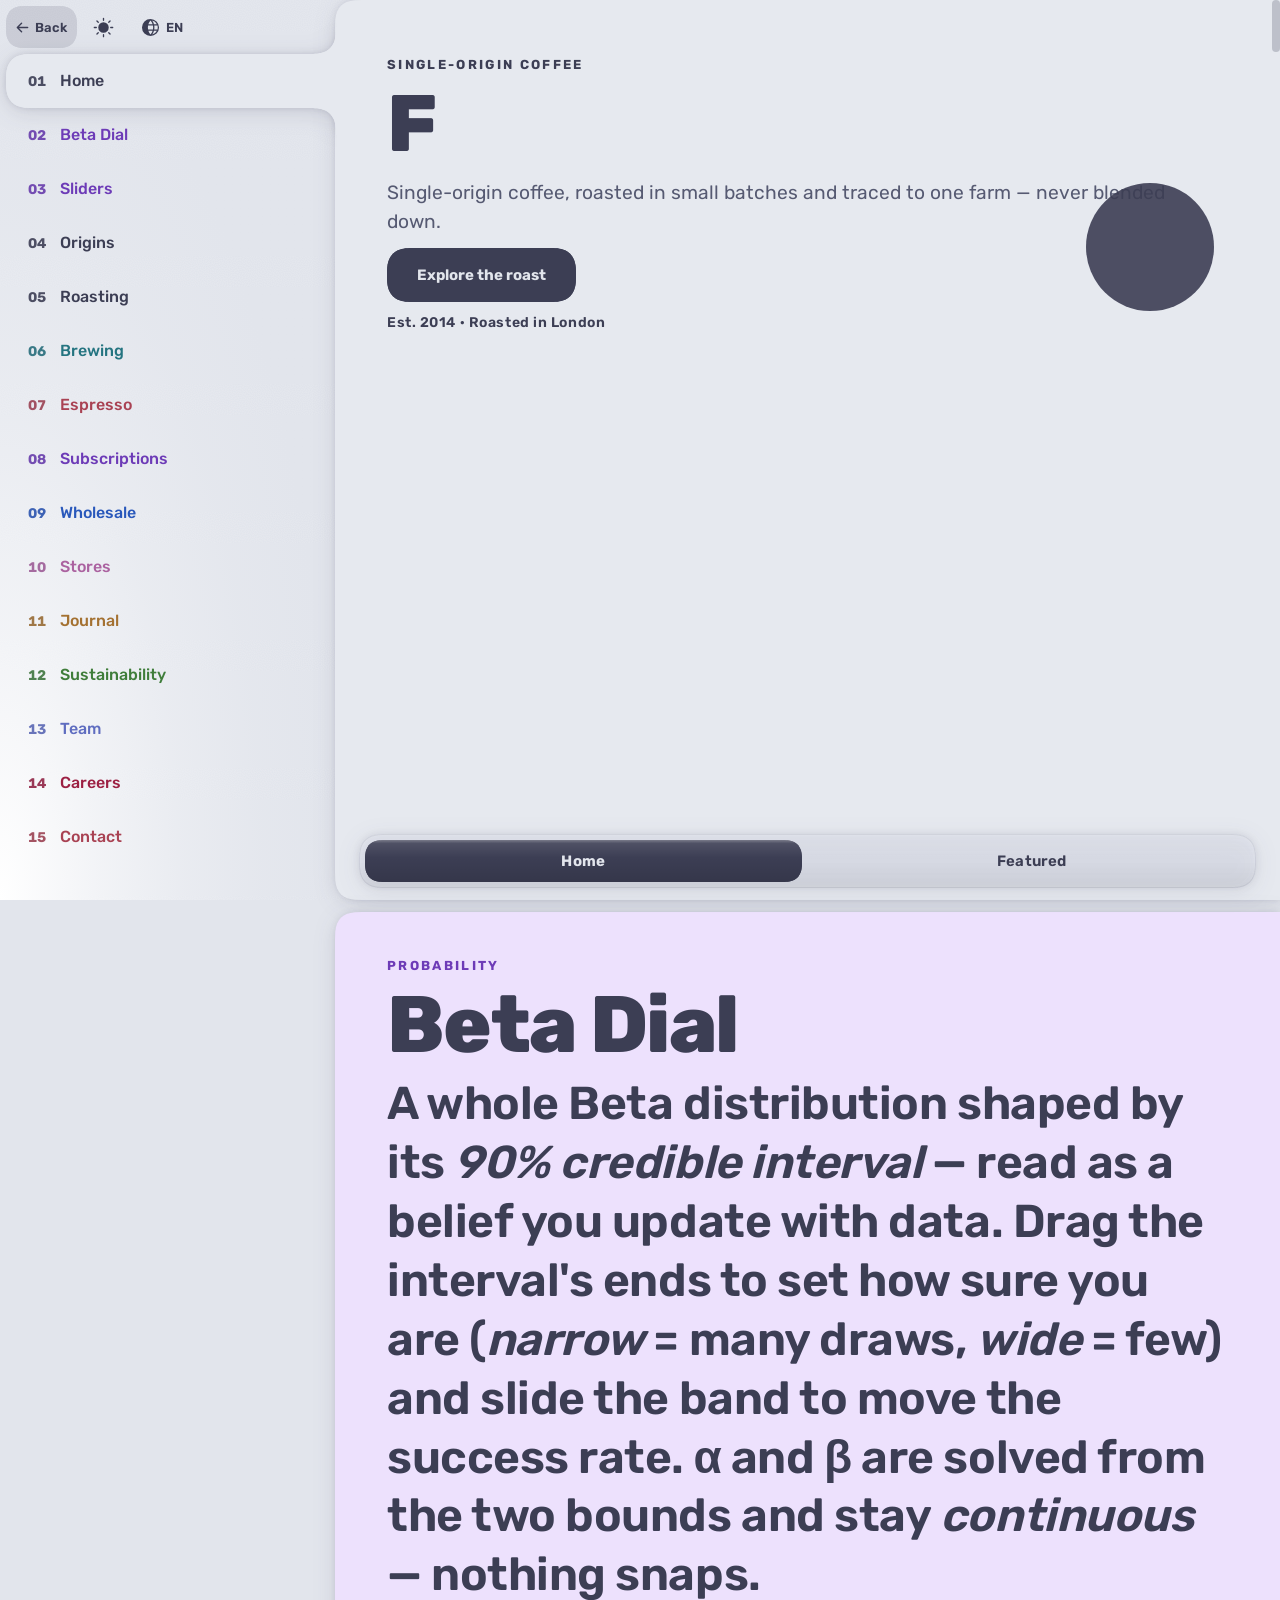
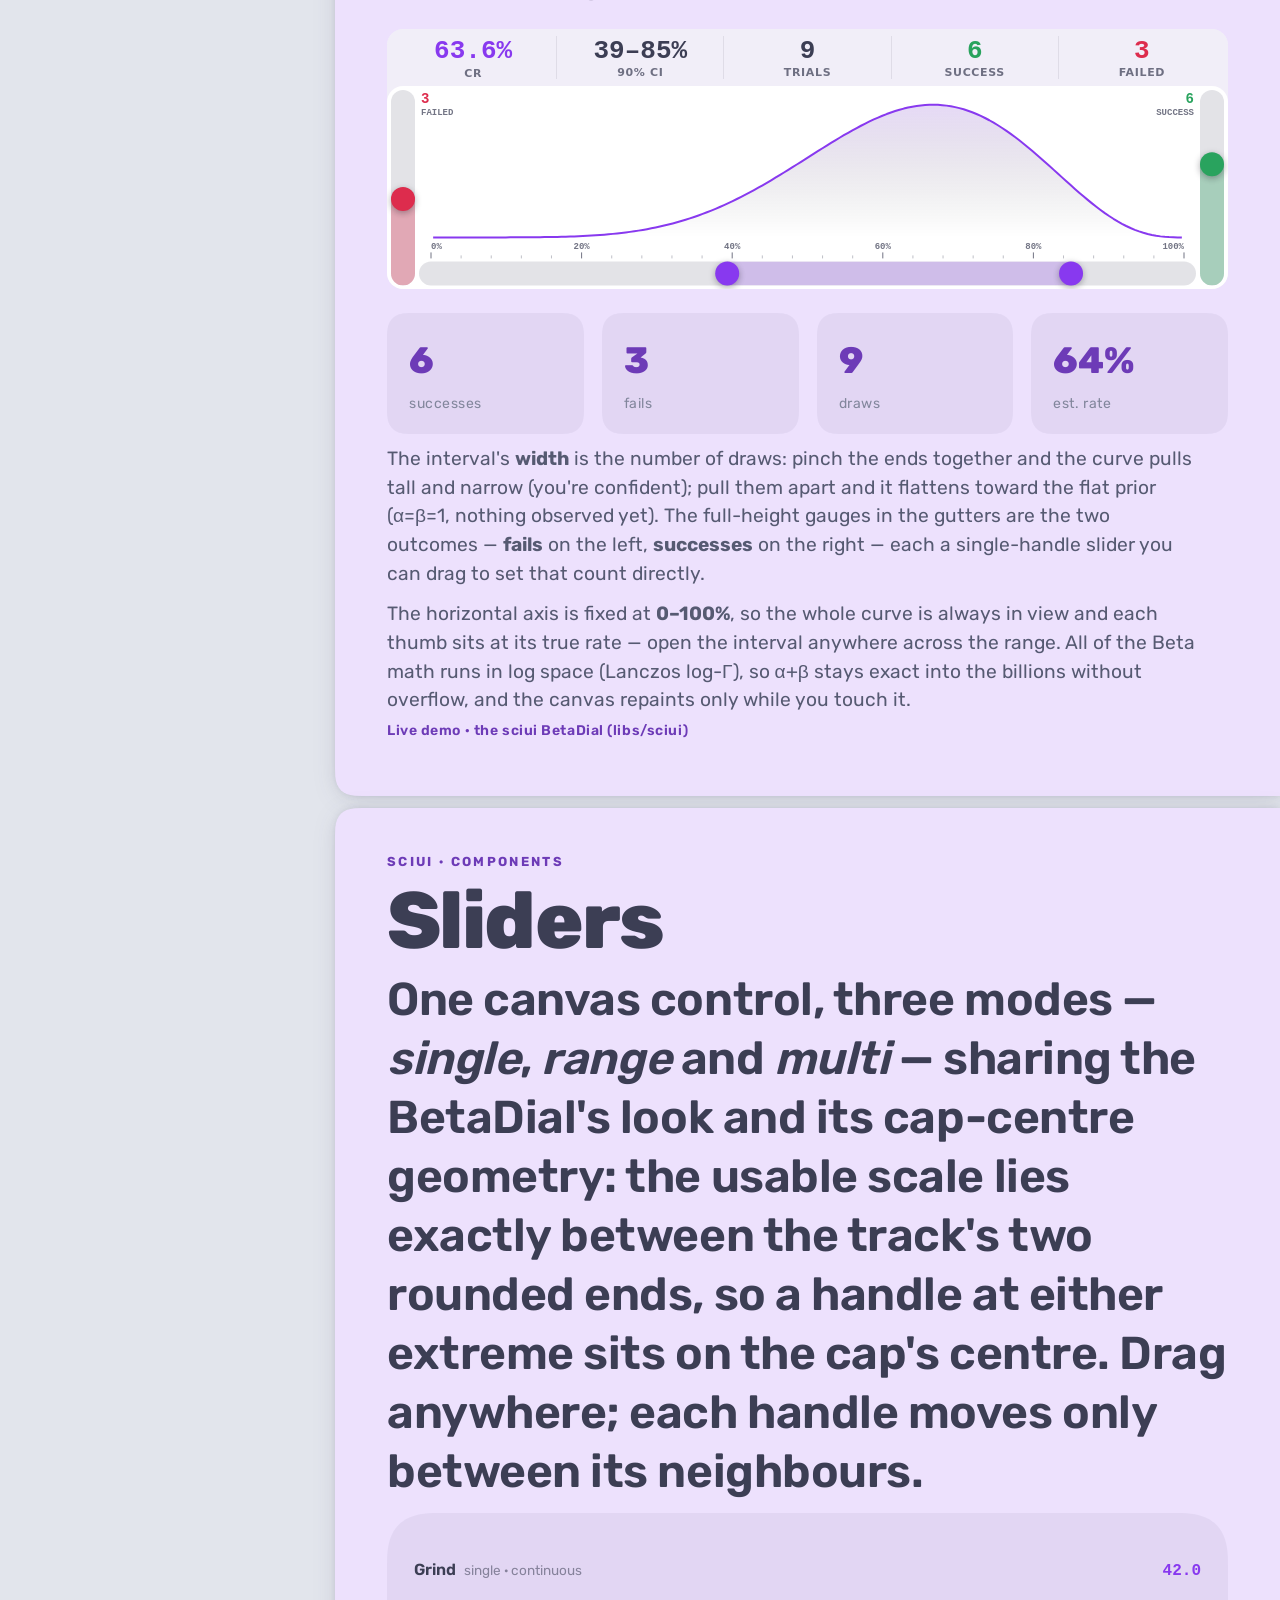
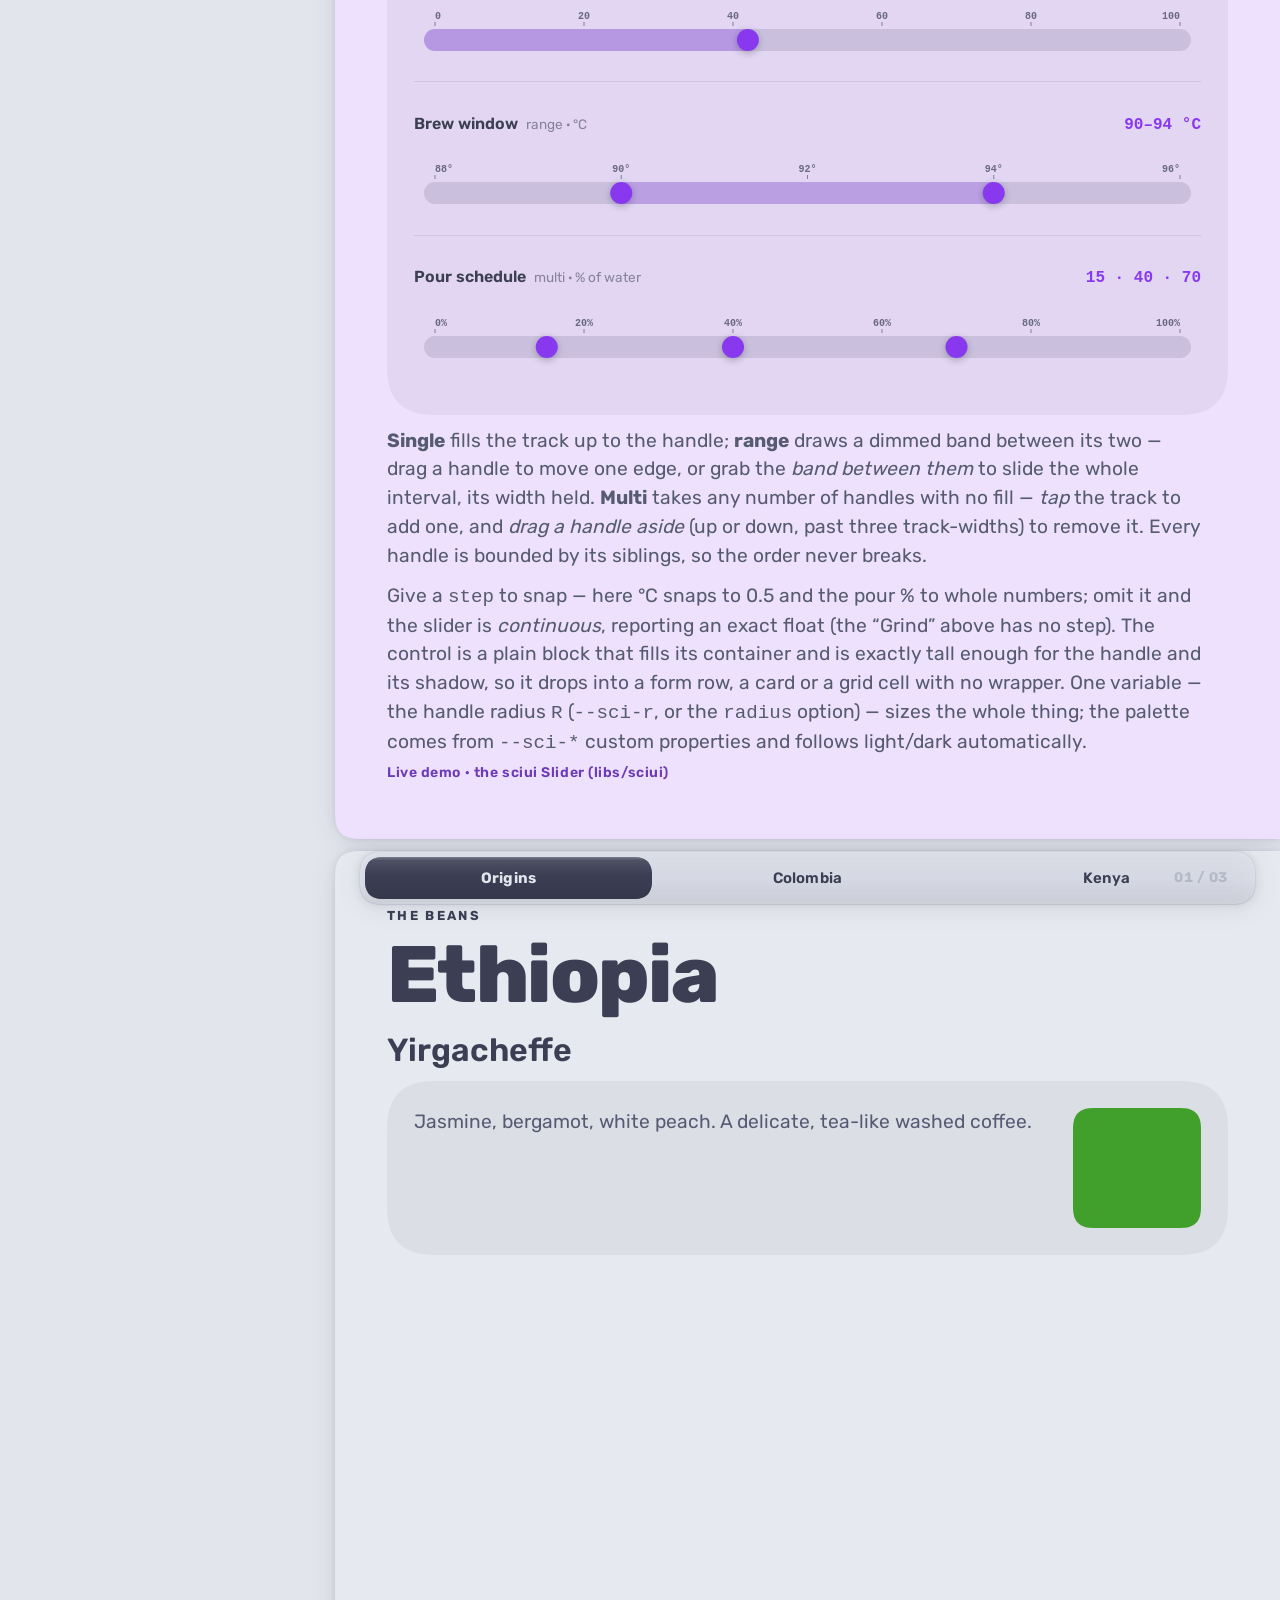
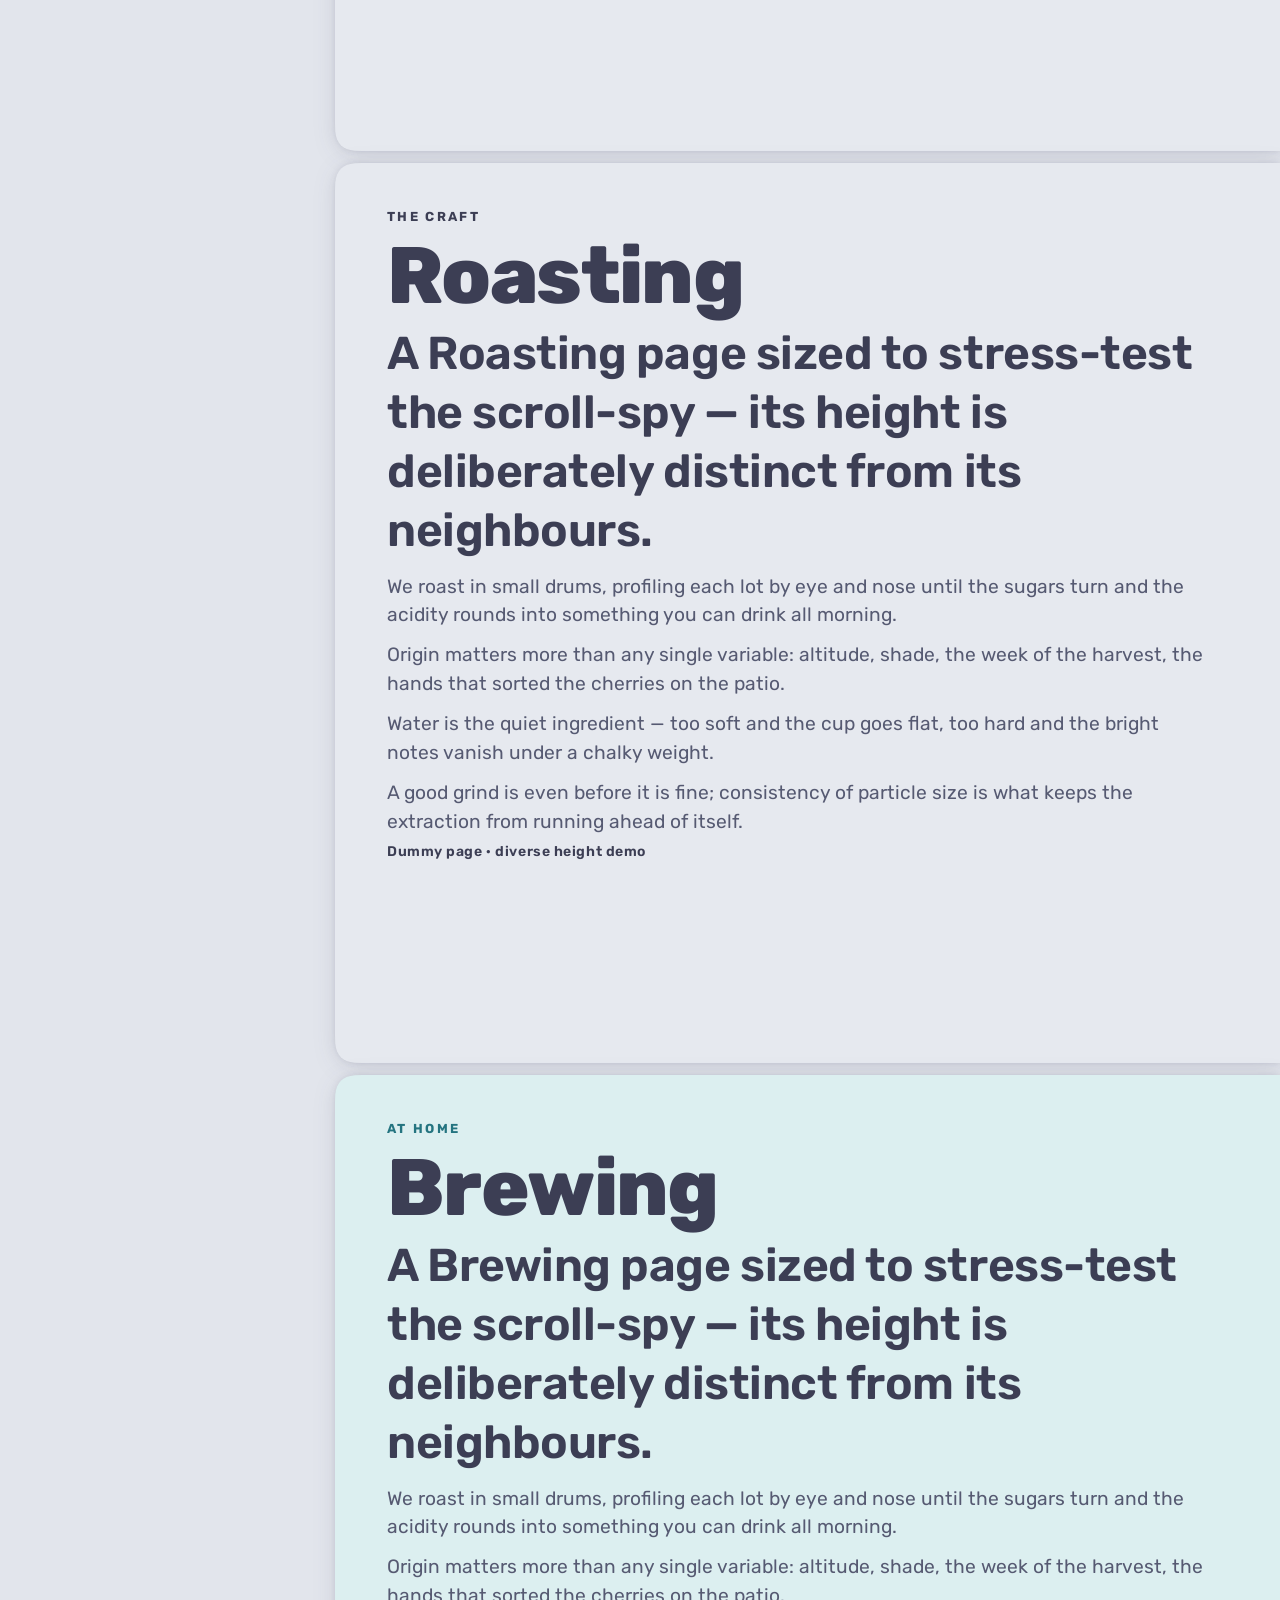
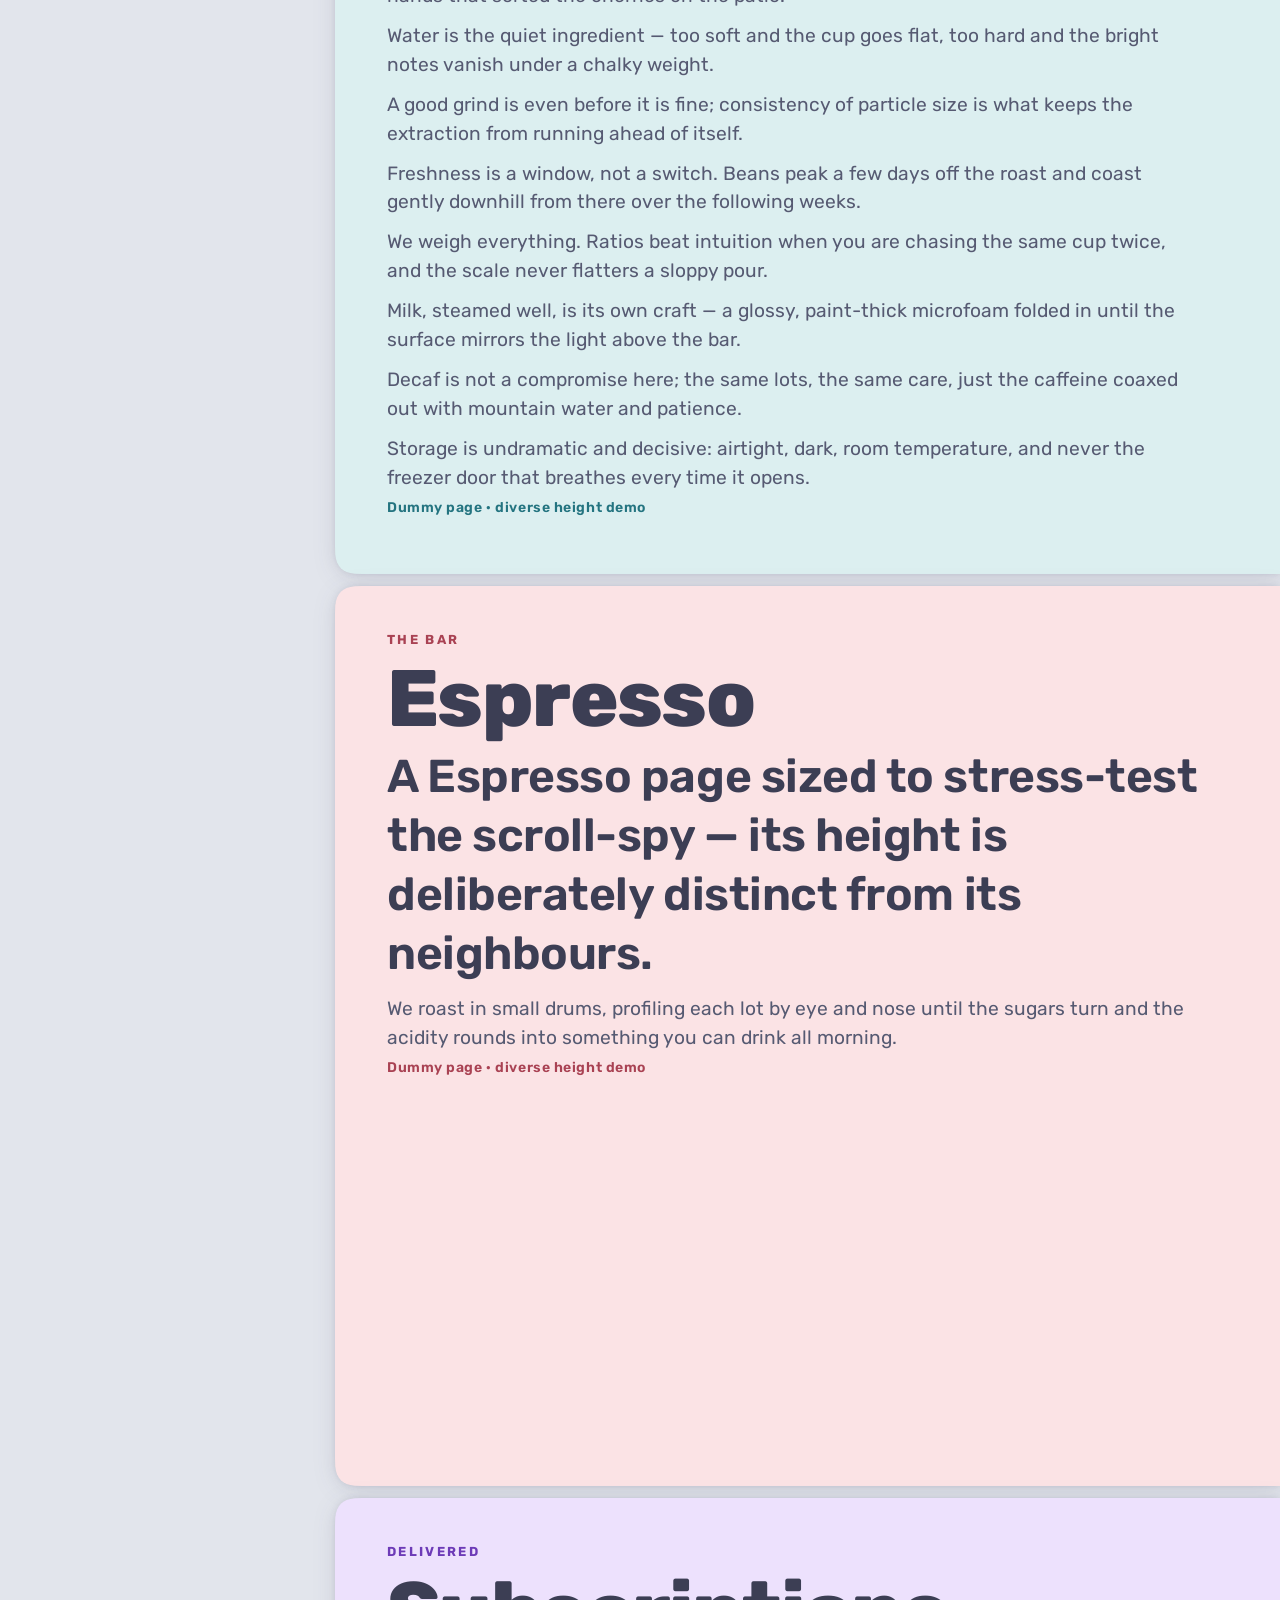
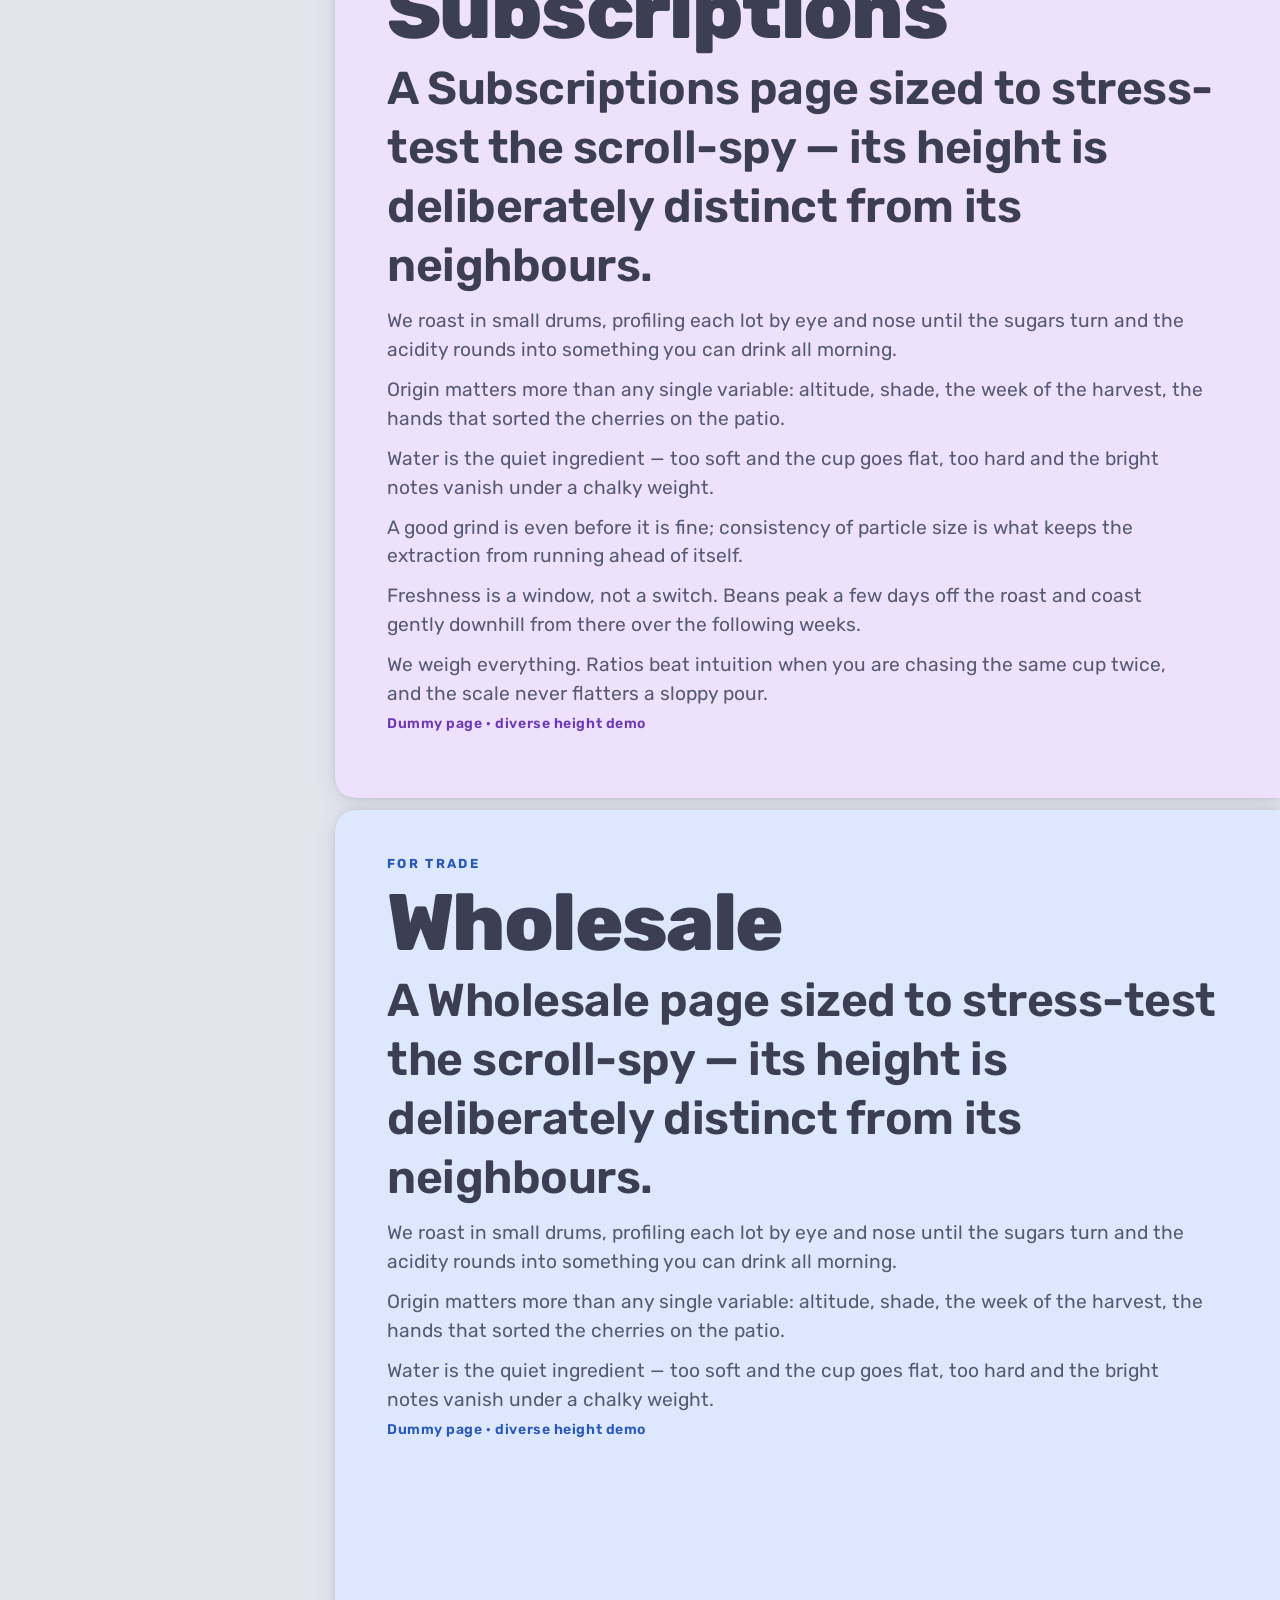
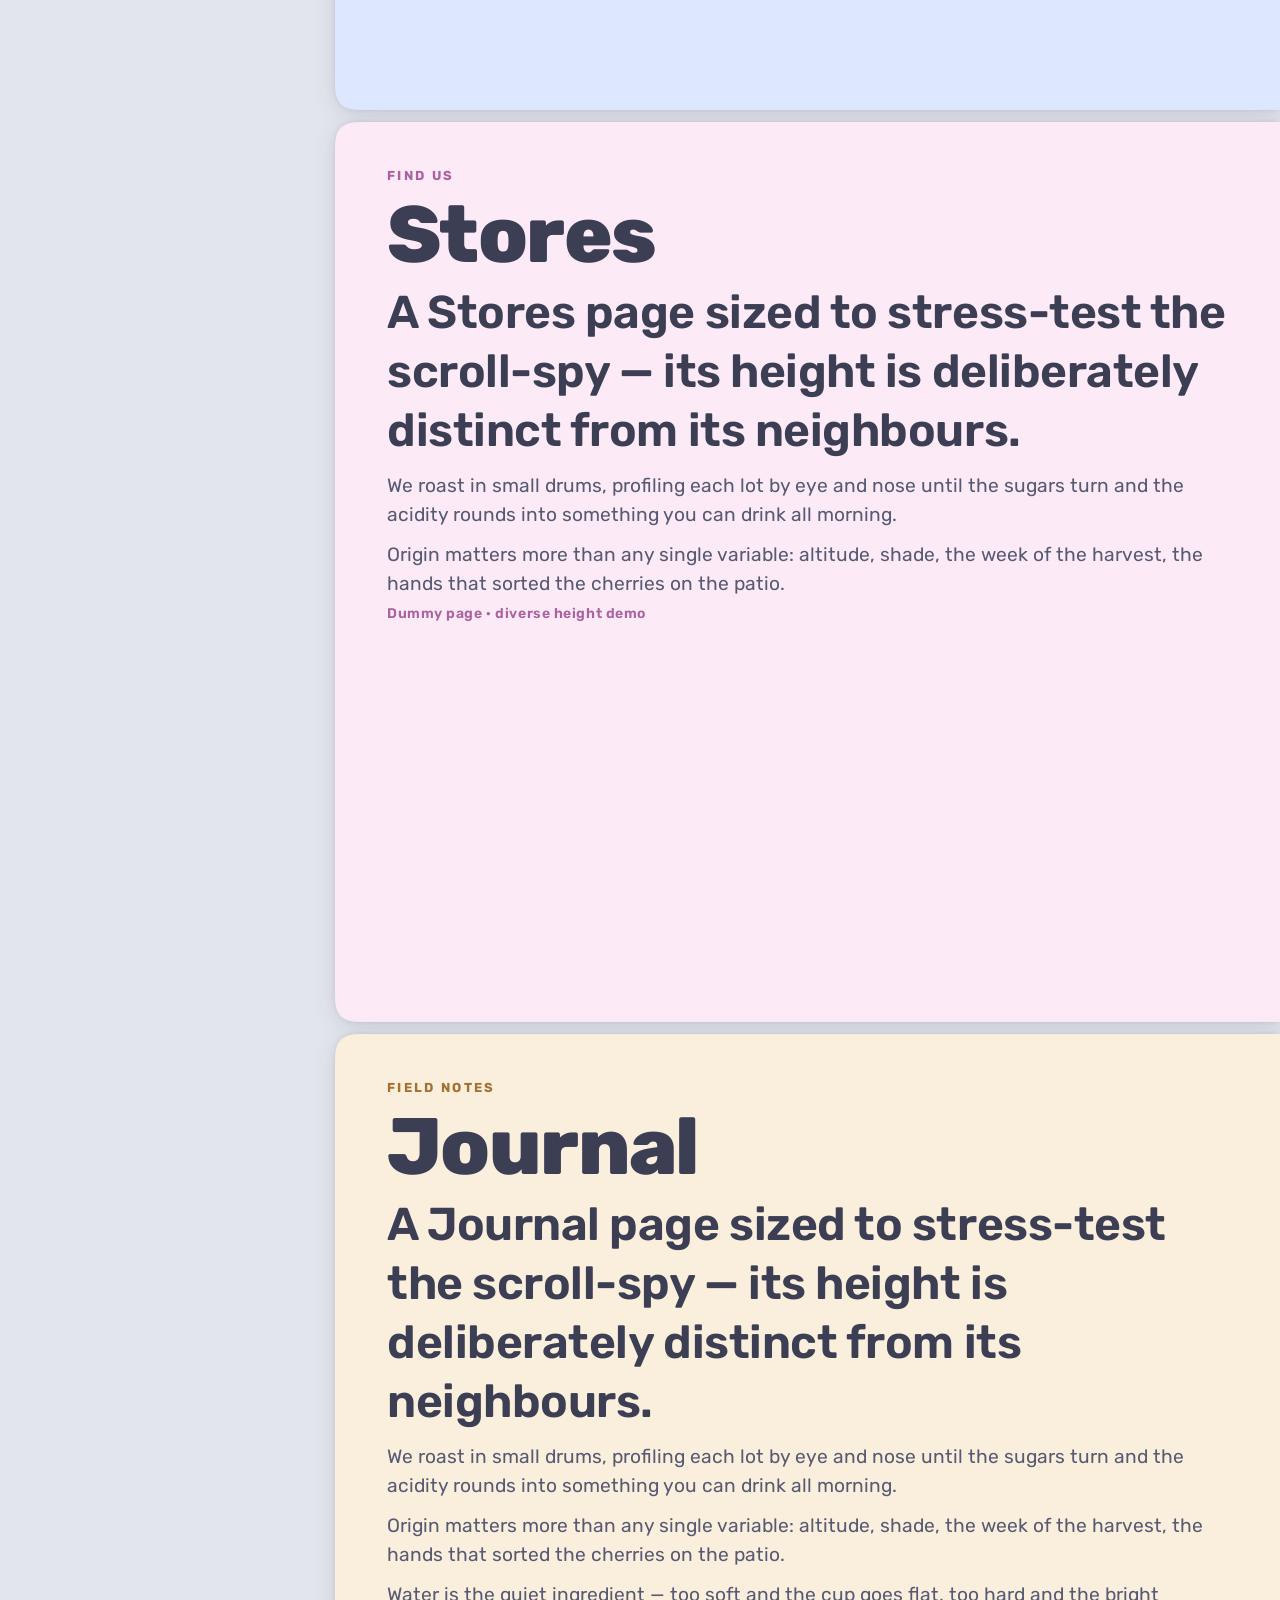
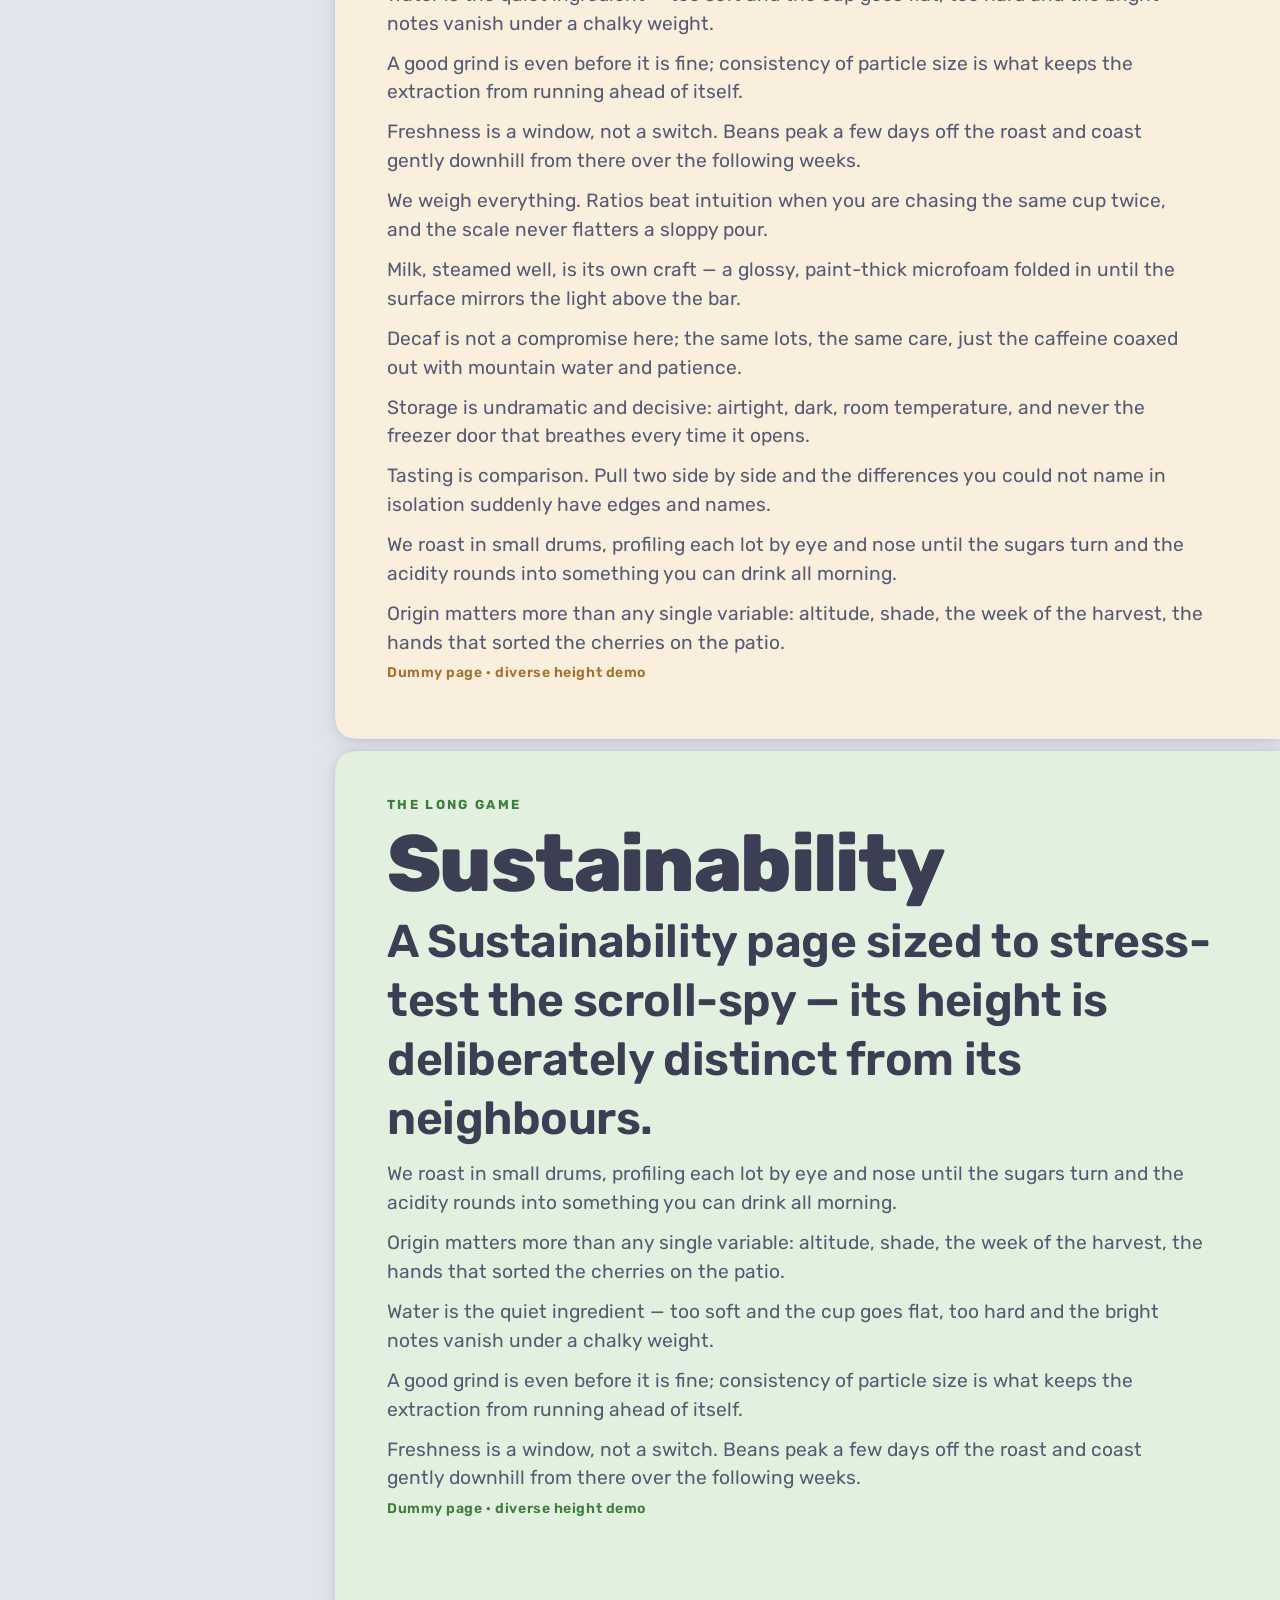
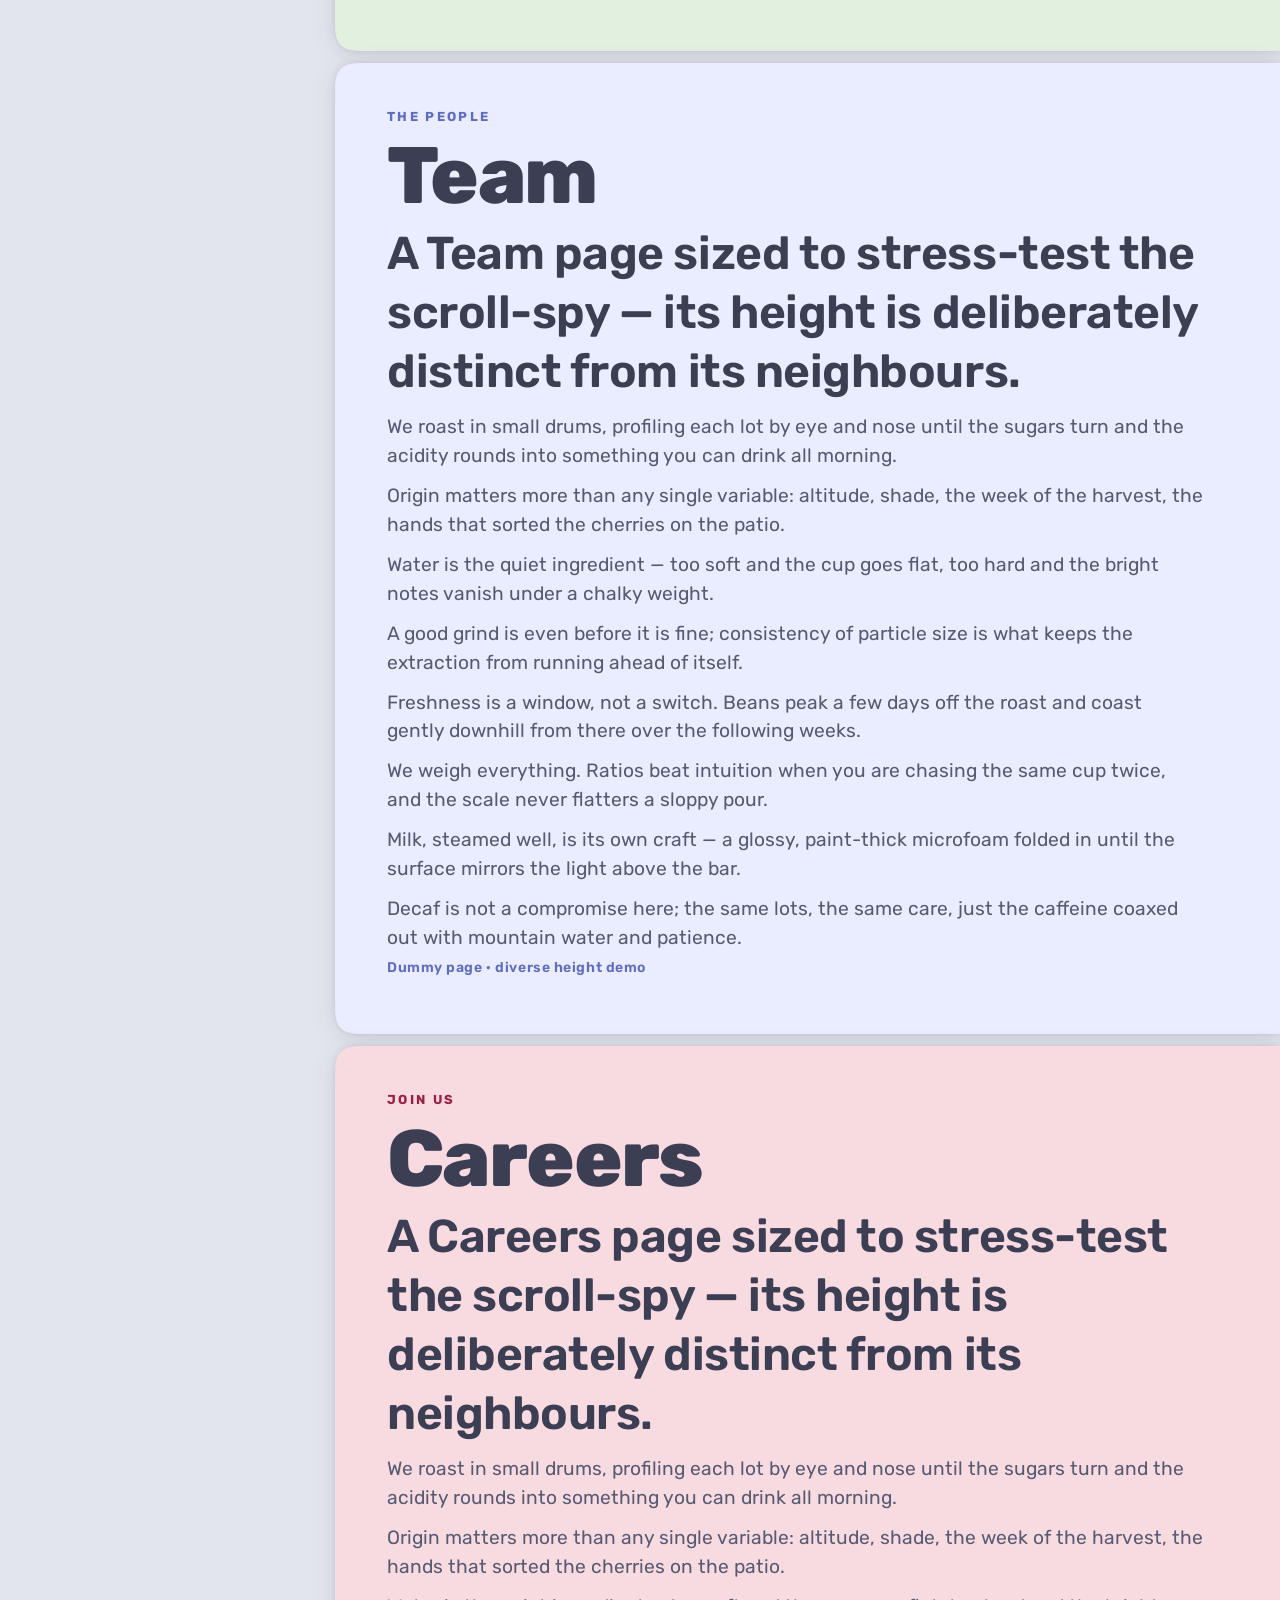
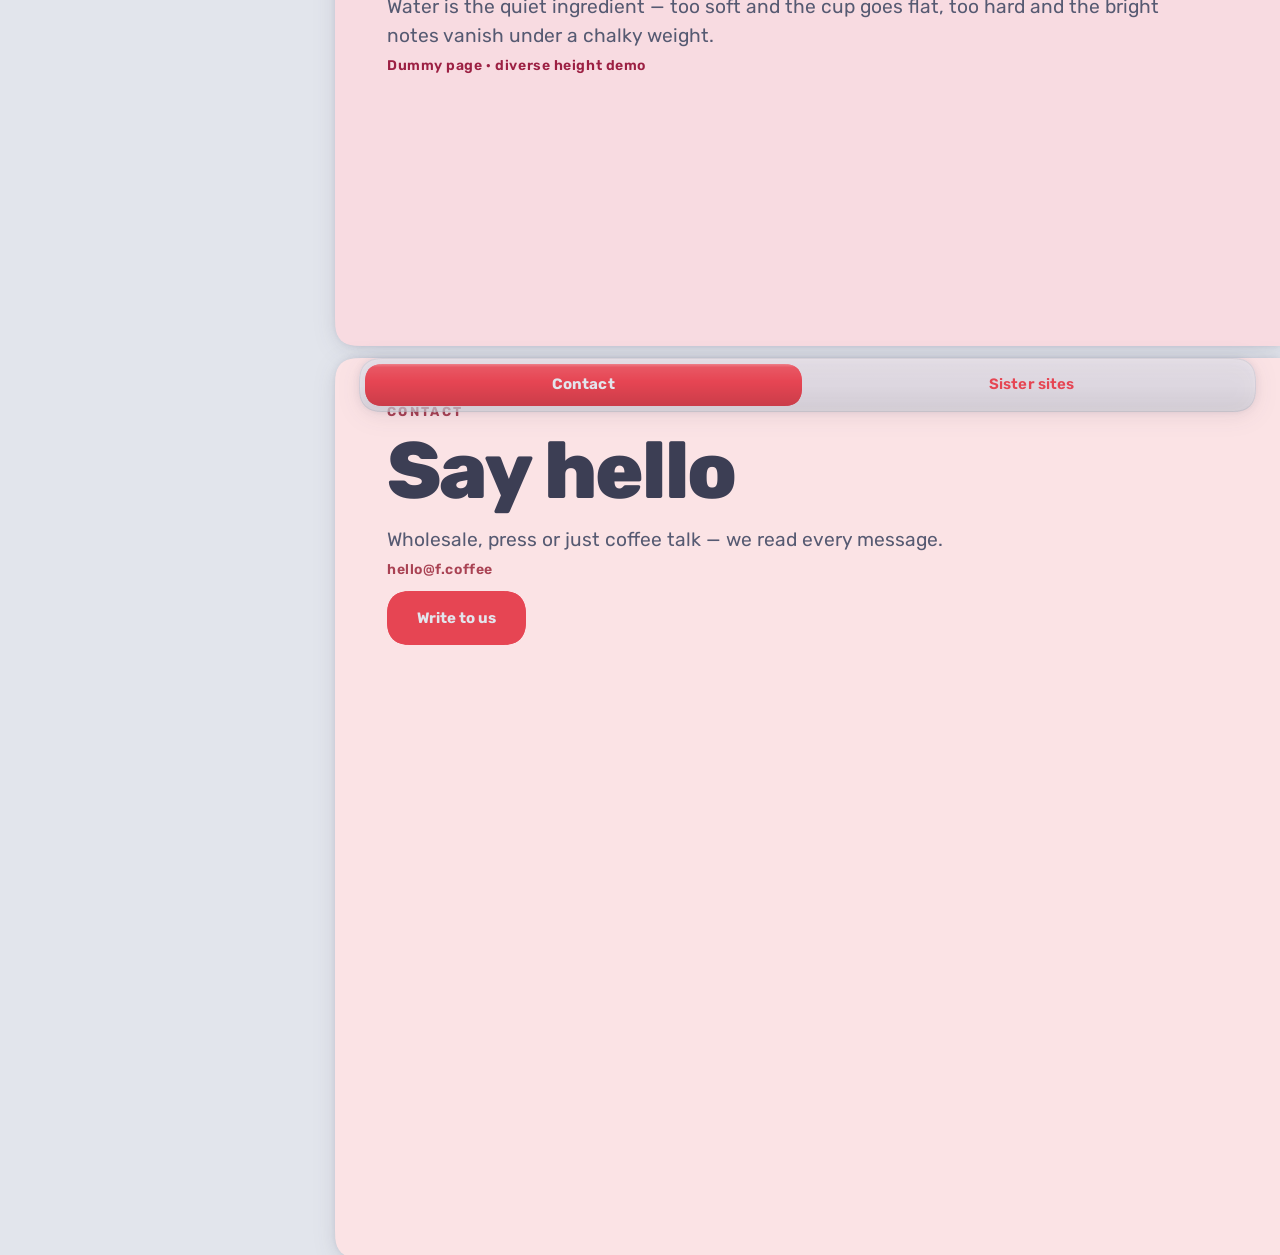
==== commit d411b625: "site build 2026-09-04 11:53 UTC" ====
--- a/coffee/index.html
+++ b/coffee/index.html
@@ -1,12 +1,16 @@
 <!doctype html>
 <html lang="en">
   <head>
-    <style data-layer-order="">@layer properties, theme, base, components, utilities, fish, sciui;
+    <style data-layer-order="" data-precedence="reset">@layer properties, theme, base, components, utilities, fish, sq, sciui;
 </style>
 
     <meta charset="UTF-8" />
     <meta name="viewport" content="width=device-width, initial-scale=1.0, viewport-fit=cover" />
-    <meta name="color-scheme" content="dark" />
+    <!-- Honest cross-scheme default for the sliver of paint before f-ish's CSS
+         applies (`html:has(.fish[data-theme='dark'])`, tokens.css) pins the
+         resolved theme — this meta only tells the browser both are supported,
+         never forces one. -->
+    <meta name="color-scheme" content="light dark" />
     <link rel="icon" href="/favicon.svg" type="image/svg+xml" />
     <!-- The site face (self-hosted Rubik; @font-face in src/index.css). Rubik is the ONE face
          for the whole bilingual site, so BOTH primary subsets are preloaded (owner, 2026-07-18):
@@ -35,10 +39,10 @@
     <meta name="twitter:image" content="https://0px.pw/og.svg" />
     <link rel="sitemap" type="application/xml" href="/sitemap.xml" />
     <script type="application/ld+json">{"@context":"https://schema.org","@graph":[{"@type":"WebSite","@id":"https://0px.pw/#website","name":"Andrey Porozhnetov","url":"https://0px.pw/","inLanguage":"en"},{"@type":"CollectionPage","@id":"https://0px.pw/coffee#webpage","url":"https://0px.pw/coffee","name":"F — Coffee Roasters","description":"Single-origin coffee roasted in small batches across London, Lisbon and Copenhagen.","isPartOf":{"@id":"https://0px.pw/#website"},"inLanguage":"en","primaryImageOfPage":"https://0px.pw/og.svg"},{"@type":"ItemList","name":"F — Coffee Roasters — sections","itemListElement":[{"@type":"ListItem","position":1,"name":"Home","url":"https://0px.pw/coffee#home"},{"@type":"ListItem","position":2,"name":"Beta Dial","url":"https://0px.pw/coffee#beta"},{"@type":"ListItem","position":3,"name":"Sliders","url":"https://0px.pw/coffee#sliders"},{"@type":"ListItem","position":4,"name":"Origins","url":"https://0px.pw/coffee#origins"},{"@type":"ListItem","position":5,"name":"Roasting","url":"https://0px.pw/coffee#roasting"},{"@type":"ListItem","position":6,"name":"Brewing","url":"https://0px.pw/coffee#brewing"},{"@type":"ListItem","position":7,"name":"Espresso","url":"https://0px.pw/coffee#espresso"},{"@type":"ListItem","position":8,"name":"Subscriptions","url":"https://0px.pw/coffee#subscribe"},{"@type":"ListItem","position":9,"name":"Wholesale","url":"https://0px.pw/coffee#wholesale"},{"@type":"ListItem","position":10,"name":"Stores","url":"https://0px.pw/coffee#stores"},{"@type":"ListItem","position":11,"name":"Journal","url":"https://0px.pw/coffee#journal"},{"@type":"ListItem","position":12,"name":"Sustainability","url":"https://0px.pw/coffee#sustain"},{"@type":"ListItem","position":13,"name":"Team","url":"https://0px.pw/coffee#team"},{"@type":"ListItem","position":14,"name":"Careers","url":"https://0px.pw/coffee#careers"},{"@type":"ListItem","position":15,"name":"Contact","url":"https://0px.pw/coffee#contact"}]}]}</script>
-    <script type="module" crossorigin src="/assets/index-B_OMoRHM.js"></script>
-    <link rel="stylesheet" crossorigin href="/assets/style-BeeyISku.css">
+    <script type="module" crossorigin src="/assets/index-B8nr_VGC.js"></script>
+    <link rel="stylesheet" crossorigin href="/assets/style-BrJXPW8T.css">
   </head>
   <body>
-    <div id="root"><div class="fish" data-superellipse="yes" data-theme="light" data-mobile="no" style="--n:1.5;--n-neg:-1.5;--sq-disc:url(&quot;data:image/svg+xml,%3Csvg xmlns=&#x27;http://www.w3.org/2000/svg&#x27; viewBox=&#x27;0 0 1 1&#x27; preserveAspectRatio=&#x27;none&#x27;%3E%3Cpath d=&#x27;M1.0000 0.5000L0.9992 0.5727L0.9970 0.6185L0.9932 0.6574L0.9879 0.6923L0.9811 0.7241L0.9728 0.7535L0.9630 0.7808L0.9516 0.8063L0.9388 0.8300L0.9245 0.8520L0.9087 0.8724L0.8913 0.8913L0.8724 0.9087L0.8520 0.9245L0.8300 0.9388L0.8063 0.9516L0.7808 0.9630L0.7535 0.9728L0.7241 0.9811L0.6923 0.9879L0.6574 0.9932L0.6185 0.9970L0.5727 0.9992L0.5000 1.0000L0.4273 0.9992L0.3815 0.9970L0.3426 0.9932L0.3077 0.9879L0.2759 0.9811L0.2465 0.9728L0.2192 0.9630L0.1937 0.9516L0.1700 0.9388L0.1480 0.9245L0.1276 0.9087L0.1087 0.8913L0.0913 0.8724L0.0755 0.8520L0.0612 0.8300L0.0484 0.8063L0.0370 0.7808L0.0272 0.7535L0.0189 0.7241L0.0121 0.6923L0.0068 0.6574L0.0030 0.6185L0.0008 0.5727L0.0000 0.5000L0.0008 0.4273L0.0030 0.3815L0.0068 0.3426L0.0121 0.3077L0.0189 0.2759L0.0272 0.2465L0.0370 0.2192L0.0484 0.1937L0.0612 0.1700L0.0755 0.1480L0.0913 0.1276L0.1087 0.1087L0.1276 0.0913L0.1480 0.0755L0.1700 0.0612L0.1937 0.0484L0.2192 0.0370L0.2465 0.0272L0.2759 0.0189L0.3077 0.0121L0.3426 0.0068L0.3815 0.0030L0.4273 0.0008L0.5000 0.0000L0.5727 0.0008L0.6185 0.0030L0.6574 0.0068L0.6923 0.0121L0.7241 0.0189L0.7535 0.0272L0.7808 0.0370L0.8063 0.0484L0.8300 0.0612L0.8520 0.0755L0.8724 0.0913L0.8913 0.1087L0.9087 0.1276L0.9245 0.1480L0.9388 0.1700L0.9516 0.1937L0.9630 0.2192L0.9728 0.2465L0.9811 0.2759L0.9879 0.3077L0.9932 0.3426L0.9970 0.3815L0.9992 0.4273Z&#x27; fill=&#x27;%23000&#x27;/%3E%3C/svg%3E&quot;)"><div class="fish-msurface" aria-hidden="true"><div class="fish-mpage"></div><span class="fish-mind"><b></b></span></div><aside class="fish-sidebar"><div class="fish-rail-scroll"><div class="fish-rail-track"><div class="fish-header"><a class="fish-back" href="/"><svg class="sciui-icon fish-back-icon" viewBox="0 0 256 256" fill="currentColor" focusable="false" aria-hidden="true" style="width:15px;height:15px"><path fill="var(--icon-primary, currentColor)" d="M228 128a12 12 0 0 1-12 12H69l51.52 51.51a12 12 0 0 1-17 17l-72-72a12 12 0 0 1 0-17l72-72a12 12 0 0 1 17 17L69 116h147a12 12 0 0 1 12 12" fill-opacity="var(--icon-primary-opacity, 1)"/></svg><span class="fish-back-label">Back</span></a><button type="button" class="fish-headbtn fish-headbtn--icon fish-theme-toggle" aria-label="Switch to dark theme" aria-pressed="false"><svg class="sciui-icon fish-headbtn-icon" viewBox="0 0 256 256" fill="currentColor" focusable="false" aria-hidden="true" style="width:21px;height:21px"><path fill="var(--icon-primary, currentColor)" d="M120 40V16a8 8 0 0 1 16 0v24a8 8 0 0 1-16 0m8 24a64 64 0 1 0 64 64a64.07 64.07 0 0 0-64-64m-69.66 5.66a8 8 0 0 0 11.32-11.32l-16-16a8 8 0 0 0-11.32 11.32Zm0 116.68l-16 16a8 8 0 0 0 11.32 11.32l16-16a8 8 0 0 0-11.32-11.32M192 72a8 8 0 0 0 5.66-2.34l16-16a8 8 0 0 0-11.32-11.32l-16 16A8 8 0 0 0 192 72m5.66 114.34a8 8 0 0 0-11.32 11.32l16 16a8 8 0 0 0 11.32-11.32ZM48 128a8 8 0 0 0-8-8H16a8 8 0 0 0 0 16h24a8 8 0 0 0 8-8m80 80a8 8 0 0 0-8 8v24a8 8 0 0 0 16 0v-24a8 8 0 0 0-8-8m112-88h-24a8 8 0 0 0 0 16h24a8 8 0 0 0 0-16" fill-opacity="var(--icon-primary-opacity, 1)"/></svg></button><button type="button" class="fish-headbtn" aria-label="Interface language: EN. Switch to RU"><svg class="sciui-icon fish-headbtn-icon" viewBox="0 0 256 256" fill="currentColor" focusable="false" aria-hidden="true" style="width:21px;height:21px"><path fill="var(--icon-primary, currentColor)" d="M128 24a104 104 0 1 0 104 104A104.12 104.12 0 0 0 128 24m78.36 64h-35.65a135.3 135.3 0 0 0-22.3-45.6A88.29 88.29 0 0 1 206.37 88Zm9.64 40a87.6 87.6 0 0 1-3.33 24h-38.51a157.4 157.4 0 0 0 0-48h38.51a87.6 87.6 0 0 1 3.33 24m-88-85a115.3 115.3 0 0 1 26 45h-52a115.1 115.1 0 0 1 26-45m-26 125h52a115.1 115.1 0 0 1-26 45a115.3 115.3 0 0 1-26-45m-3.9-16a140.8 140.8 0 0 1 0-48h59.88a140.8 140.8 0 0 1 0 48Zm50.35 61.6a135.3 135.3 0 0 0 22.3-45.6h35.66a88.29 88.29 0 0 1-58 45.6Z" fill-opacity="var(--icon-primary-opacity, 1)"/></svg><span>EN</span></button></div><nav class="fish-nav"><div class="fish-nav-scroll"><div class="fish-tabs"><a href="#home" class="fish-tab" data-active=""><span class="fish-tab-pill" aria-hidden="true"></span><span class="fish-tab-idx">01</span><span class="fish-tab-label">Home</span></a><a href="#beta" class="fish-tab" style="--ac:var(--mauve)"><span class="fish-tab-pill" aria-hidden="true"></span><span class="fish-tab-idx">02</span><span class="fish-tab-label">Beta Dial</span></a><a href="#sliders" class="fish-tab" style="--ac:var(--mauve)"><span class="fish-tab-pill" aria-hidden="true"></span><span class="fish-tab-idx">03</span><span class="fish-tab-label">Sliders</span></a><a href="#origins" class="fish-tab"><span class="fish-tab-pill" aria-hidden="true"></span><span class="fish-tab-idx">04</span><span class="fish-tab-label">Origins</span></a><a href="#roasting" class="fish-tab"><span class="fish-tab-pill" aria-hidden="true"></span><span class="fish-tab-idx">05</span><span class="fish-tab-label">Roasting</span></a><a href="#brewing" class="fish-tab" style="--ac:var(--teal)"><span class="fish-tab-pill" aria-hidden="true"></span><span class="fish-tab-idx">06</span><span class="fish-tab-label">Brewing</span></a><a href="#espresso" class="fish-tab" style="--ac:var(--maroon)"><span class="fish-tab-pill" aria-hidden="true"></span><span class="fish-tab-idx">07</span><span class="fish-tab-label">Espresso</span></a><a href="#subscribe" class="fish-tab" style="--ac:var(--mauve)"><span class="fish-tab-pill" aria-hidden="true"></span><span class="fish-tab-idx">08</span><span class="fish-tab-label">Subscriptions</span></a><a href="#wholesale" class="fish-tab" style="--ac:var(--blue)"><span class="fish-tab-pill" aria-hidden="true"></span><span class="fish-tab-idx">09</span><span class="fish-tab-label">Wholesale</span></a><a href="#stores" class="fish-tab" style="--ac:var(--pink)"><span class="fish-tab-pill" aria-hidden="true"></span><span class="fish-tab-idx">10</span><span class="fish-tab-label">Stores</span></a><a href="#journal" class="fish-tab" style="--ac:var(--yellow)"><span class="fish-tab-pill" aria-hidden="true"></span><span class="fish-tab-idx">11</span><span class="fish-tab-label">Journal</span></a><a href="#sustain" class="fish-tab" style="--ac:var(--green)"><span class="fish-tab-pill" aria-hidden="true"></span><span class="fish-tab-idx">12</span><span class="fish-tab-label">Sustainability</span></a><a href="#team" class="fish-tab" style="--ac:var(--lav)"><span class="fish-tab-pill" aria-hidden="true"></span><span class="fish-tab-idx">13</span><span class="fish-tab-label">Team</span></a><a href="#careers" class="fish-tab" style="--ac:var(--red)"><span class="fish-tab-pill" aria-hidden="true"></span><span class="fish-tab-idx">14</span><span class="fish-tab-label">Careers</span></a><a href="#contact" class="fish-tab" style="--ac:var(--maroon)"><span class="fish-tab-pill" aria-hidden="true"></span><span class="fish-tab-idx">15</span><span class="fish-tab-label">Contact</span></a><div class="fish-indicator" aria-hidden="true" data-docked="" style="--active:0;--dock:1"><div class="fish-ind-recoil" style="--recoil:0"><div class="fish-indicator-shadow"><div class="fish-indicator-cast"><b class="fish-indicator-shape"></b></div></div><b class="fish-indicator-fill" aria-hidden="true"></b></div></div></div></div></nav></div></div><div class="fish-rail-edge fish-rail-edge-l" aria-hidden="true"><svg class="sciui-icon fish-rail-chevron" viewBox="0 0 256 256" fill="currentColor" focusable="false" aria-hidden="true"><path fill="var(--icon-primary, currentColor)" d="M168.49 199.51a12 12 0 0 1-17 17l-80-80a12 12 0 0 1 0-17l80-80a12 12 0 0 1 17 17L97 128Z" fill-opacity="var(--icon-primary-opacity, 1)"/></svg></div><div class="fish-rail-edge fish-rail-edge-r" aria-hidden="true"><svg class="sciui-icon fish-rail-chevron" viewBox="0 0 256 256" fill="currentColor" focusable="false" aria-hidden="true"><path fill="var(--icon-primary, currentColor)" d="m184.49 136.49l-80 80a12 12 0 0 1-17-17L159 128L87.51 56.49a12 12 0 1 1 17-17l80 80a12 12 0 0 1-.02 17" fill-opacity="var(--icon-primary-opacity, 1)"/></svg></div></aside><div class="fish-content"><div class="fish-scroller"><section id="home" data-page-title="Home" class="fish-page" style="--ac:var(--fish-ink);--fish-page-bg:var(--fish-page-default);--fish-page-ink:var(--fish-ink);--fish-page-soft:color-mix(in srgb, var(--fish-ink) 10%, transparent)"><div data-orientation="horizontal" data-activation-direction="none" class="fish-panel"><div class="fish-panel-surface" aria-hidden="true"><div class="fish-panel-fill"></div></div><div class="fish-subs"><div class="fish-subpage" role="tabpanel" data-sub="intro" data-sub-title="Home"><div class="fish-col"><div class="fish-deco" aria-hidden="true" style="right:7%;top:22%;width:128px;height:128px"></div><div class="fish-kicker">SINGLE-ORIGIN COFFEE</div><h1 class="fish-h1">F</h1><p class="fish-text">Single-origin coffee, roasted in small batches and traced to one farm — never blended down.</p><button type="button" class="fish-btn">Explore the roast</button><div class="fish-note">Est. 2014 · Roasted in London</div></div></div></div><div class="fish-shelf"><div data-orientation="horizontal" data-activation-direction="none" role="tablist" class="fish-glass fish-glass--outer"><div class="fish-glass-cast" aria-hidden="true"><div class="fish-glass-fill"></div></div><div class="fish-glass-surface" aria-hidden="true"></div><div class="fish-glass-inset" aria-hidden="true"></div><span data-orientation="horizontal" data-activation-direction="none" role="presentation" hidden="" class="fish-seg-indicator"><span class="fish-seg-pill" style="--recoil:0"></span></span><script>!function(){const t=document.currentScript.previousElementSibling;if(!t)return;const e=t.closest('[role="tablist"]');if(!e)return;const i=e.querySelector("[data-active]");if(!i)return;if(0===i.offsetWidth||0===e.offsetWidth)return;let o=0,n=0,h=0,l=0,r=0,f=0;function s(t){const e=getComputedStyle(t);let i=parseFloat(e.width)||0,o=parseFloat(e.height)||0;return(Math.round(i)!==t.offsetWidth||Math.round(o)!==t.offsetHeight)&&(i=t.offsetWidth,o=t.offsetHeight),{width:i,height:o}}if(null!=i&&null!=e){const{width:t,height:c}=s(i),{width:u,height:d}=s(e),a=i.getBoundingClientRect(),g=e.getBoundingClientRect(),p=u>0?g.width/u:1,b=d>0?g.height/d:1;if(Math.abs(p)>Number.EPSILON&&Math.abs(b)>Number.EPSILON){const t=a.left-g.left,i=a.top-g.top;o=t/p+e.scrollLeft-e.clientLeft,h=i/b+e.scrollTop-e.clientTop}else o=i.offsetLeft,h=i.offsetTop;r=t,f=c,n=e.scrollWidth-o-r,l=e.scrollHeight-h-f}function c(e,i){t.style.setProperty(`--active-tab-${e}`,`${i}px`)}c("left",o),c("right",n),c("top",h),c("bottom",l),c("width",r),c("height",f),r>0&&f>0&&t.removeAttribute("hidden")}();</script><button type="button" data-active="" data-orientation="horizontal" data-activation-direction="none" aria-disabled="false" tabindex="-1" role="tab" aria-selected="true" id="base-ui-_R_3e5i_" data-composite-item-active="" class="fish-seg-tab">Home</button><button type="button" data-orientation="horizontal" data-activation-direction="none" aria-disabled="false" tabindex="-1" role="tab" aria-selected="false" id="base-ui-_R_5e5i_" class="fish-seg-tab">Featured</button></div></div></div></section><section id="beta" data-page-title="Beta Dial" class="fish-page" style="--ac:var(--mauve)"><div data-orientation="horizontal" data-activation-direction="none" class="fish-panel"><div class="fish-panel-surface" aria-hidden="true"><div class="fish-panel-fill"></div></div><div class="fish-subs"><div class="fish-subpage" role="tabpanel" data-sub="overview" data-sub-title="Beta Dial"><div class="fish-col"><div class="fish-kicker">PROBABILITY</div><h1 class="fish-h1">Beta Dial</h1><p class="fish-lead">A whole Beta distribution shaped by its <em>90% credible interval</em> — read as a belief you update with data. Drag the interval&#x27;s ends to set how sure you are (<em>narrow</em> = many draws, <em>wide</em> = few) and slide the band to move the success rate. α and β are solved from the two bounds and stay <em>continuous</em> — nothing snaps.</p><div style="margin:1.5rem 0"><div class="betadial" style="height:260px"></div></div><div class="fish-row2"><div class="fish-stat"><div class="fish-stat-v">6</div><div class="fish-stat-l">successes</div></div><div class="fish-stat"><div class="fish-stat-v">3</div><div class="fish-stat-l">fails</div></div><div class="fish-stat"><div class="fish-stat-v">9</div><div class="fish-stat-l">draws</div></div><div class="fish-stat"><div class="fish-stat-v">64%</div><div class="fish-stat-l">est. rate</div></div></div><p class="fish-text">The interval&#x27;s <strong>width</strong> is the number of draws: pinch the ends together and the curve pulls tall and narrow (you&#x27;re confident); pull them apart and it flattens toward the flat prior (α=β=1, nothing observed yet). The full-height gauges in the gutters are the two outcomes — <strong>fails</strong> on the left, <strong>successes</strong> on the right — each a single-handle slider you can drag to set that count directly.</p><p class="fish-text">The horizontal axis is fixed at <strong>0–100%</strong>, so the whole curve is always in view and each thumb sits at its true rate — open the interval anywhere across the range. All of the Beta math runs in log space (Lanczos log-Γ), so α+β stays exact into the billions without overflow, and the canvas repaints only while you touch it.</p><div class="fish-note">Live demo · the sciui BetaDial (libs/sciui)</div></div></div></div></div></section><section id="sliders" data-page-title="Sliders" class="fish-page" style="--ac:var(--mauve)"><div data-orientation="horizontal" data-activation-direction="none" class="fish-panel"><div class="fish-panel-surface" aria-hidden="true"><div class="fish-panel-fill"></div></div><div class="fish-subs"><div class="fish-subpage" role="tabpanel" data-sub="overview" data-sub-title="Sliders"><div class="fish-col"><div class="fish-kicker">SCIUI · COMPONENTS</div><h1 class="fish-h1">Sliders</h1><p class="fish-lead">One canvas control, three modes — <em>single</em>, <em>range</em> and <em>multi</em> — sharing the BetaDial&#x27;s look and its cap-centre geometry: the usable scale lies exactly between the track&#x27;s two rounded ends, so a handle at either extreme sits on the cap&#x27;s centre. Drag anywhere; each handle moves only between its neighbours.</p><div class="fish-card"><div class="fish-card-body"><div style="padding:1.15rem 0 1.3rem;border-bottom:1px solid color-mix(in srgb, currentColor 12%, transparent)"><div style="display:flex;align-items:baseline;justify-content:space-between;gap:1rem;margin-bottom:0.7rem"><span style="font-weight:600">Grind<span style="opacity:0.55;font-weight:400;margin-left:0.5rem;font-size:0.85em">single · continuous</span></span><span style="font-family:ui-monospace, SFMono-Regular, Menlo, monospace;font-variant-numeric:tabular-nums;font-weight:700;color:var(--ind-ac, #8839ef);white-space:nowrap">42.0</span></div><div class="sciui-slider"></div></div><div style="padding:1.15rem 0 1.3rem;border-bottom:1px solid color-mix(in srgb, currentColor 12%, transparent)"><div style="display:flex;align-items:baseline;justify-content:space-between;gap:1rem;margin-bottom:0.7rem"><span style="font-weight:600">Brew window<span style="opacity:0.55;font-weight:400;margin-left:0.5rem;font-size:0.85em">range · °C</span></span><span style="font-family:ui-monospace, SFMono-Regular, Menlo, monospace;font-variant-numeric:tabular-nums;font-weight:700;color:var(--ind-ac, #8839ef);white-space:nowrap">90–94 °C</span></div><div class="sciui-slider"></div></div><div style="padding:1.15rem 0 1.3rem;border-bottom:none"><div style="display:flex;align-items:baseline;justify-content:space-between;gap:1rem;margin-bottom:0.7rem"><span style="font-weight:600">Pour schedule<span style="opacity:0.55;font-weight:400;margin-left:0.5rem;font-size:0.85em">multi · % of water</span></span><span style="font-family:ui-monospace, SFMono-Regular, Menlo, monospace;font-variant-numeric:tabular-nums;font-weight:700;color:var(--ind-ac, #8839ef);white-space:nowrap">15 · 40 · 70</span></div><div class="sciui-slider"></div></div></div></div><p class="fish-text"><strong>Single</strong> fills the track up to the handle; <strong>range</strong> draws a dimmed band between its two — drag a handle to move one edge, or grab the <em>band between them</em> to slide the whole interval, its width held. <strong>Multi</strong> takes any number of handles with no fill —<!-- --> <em>tap</em> the track to add one, and <em>drag a handle aside</em> (up or down, past three track-widths) to remove it. Every handle is bounded by its siblings, so the order never breaks.</p><p class="fish-text">Give a <code>step</code> to snap — here °C snaps to 0.5 and the pour % to whole numbers; omit it and the slider is <em>continuous</em>, reporting an exact float (the “Grind” above has no step). The control is a plain block that fills its container and is exactly tall enough for the handle and its shadow, so it drops into a form row, a card or a grid cell with no wrapper. One variable — the handle radius<!-- --> <code>R</code> (<code>--sci-r</code>, or the <code>radius</code> option) — sizes the whole thing; the palette comes from <code>--sci-*</code> custom properties and follows light/dark automatically.</p><div class="fish-note">Live demo · the sciui Slider (libs/sciui)</div></div></div></div></div></section><section id="origins" data-page-title="Origins" class="fish-page" style="--ac:var(--fish-ink);--fish-page-bg:var(--fish-page-default);--fish-page-ink:var(--fish-ink);--fish-page-soft:color-mix(in srgb, var(--fish-ink) 10%, transparent)"><div data-orientation="horizontal" data-activation-direction="none" class="fish-panel"><div class="fish-panel-surface" aria-hidden="true"><div class="fish-panel-fill"></div></div><div class="fish-subs"><div class="fish-subpage" role="tabpanel" data-sub="ethiopia" data-sub-title="Origins"><div class="fish-col"><div class="fish-counter">01 / 03</div><div class="fish-kicker">THE BEANS</div><h1 class="fish-h1">Ethiopia</h1><h2 class="fish-h2">Yirgacheffe</h2><div class="fish-card fish-card--media"><div class="fish-card-body"><p class="fish-text">Jasmine, bergamot, white peach. A delicate, tea-like washed coffee.</p></div><div class="fish-chip" style="--chip:var(--green)"></div></div></div></div></div><div class="fish-shelf"><div data-orientation="horizontal" data-activation-direction="none" role="tablist" class="fish-glass fish-glass--outer"><div class="fish-glass-cast" aria-hidden="true"><div class="fish-glass-fill"></div></div><div class="fish-glass-surface" aria-hidden="true"></div><div class="fish-glass-inset" aria-hidden="true"></div><span data-orientation="horizontal" data-activation-direction="none" role="presentation" hidden="" class="fish-seg-indicator"><span class="fish-seg-pill" style="--recoil:0"></span></span><script>!function(){const t=document.currentScript.previousElementSibling;if(!t)return;const e=t.closest('[role="tablist"]');if(!e)return;const i=e.querySelector("[data-active]");if(!i)return;if(0===i.offsetWidth||0===e.offsetWidth)return;let o=0,n=0,h=0,l=0,r=0,f=0;function s(t){const e=getComputedStyle(t);let i=parseFloat(e.width)||0,o=parseFloat(e.height)||0;return(Math.round(i)!==t.offsetWidth||Math.round(o)!==t.offsetHeight)&&(i=t.offsetWidth,o=t.offsetHeight),{width:i,height:o}}if(null!=i&&null!=e){const{width:t,height:c}=s(i),{width:u,height:d}=s(e),a=i.getBoundingClientRect(),g=e.getBoundingClientRect(),p=u>0?g.width/u:1,b=d>0?g.height/d:1;if(Math.abs(p)>Number.EPSILON&&Math.abs(b)>Number.EPSILON){const t=a.left-g.left,i=a.top-g.top;o=t/p+e.scrollLeft-e.clientLeft,h=i/b+e.scrollTop-e.clientTop}else o=i.offsetLeft,h=i.offsetTop;r=t,f=c,n=e.scrollWidth-o-r,l=e.scrollHeight-h-f}function c(e,i){t.style.setProperty(`--active-tab-${e}`,`${i}px`)}c("left",o),c("right",n),c("top",h),c("bottom",l),c("width",r),c("height",f),r>0&&f>0&&t.removeAttribute("hidden")}();</script><button type="button" data-active="" data-orientation="horizontal" data-activation-direction="none" aria-disabled="false" tabindex="-1" role="tab" aria-selected="true" id="base-ui-_R_3ehi_" data-composite-item-active="" class="fish-seg-tab">Origins</button><button type="button" data-orientation="horizontal" data-activation-direction="none" aria-disabled="false" tabindex="-1" role="tab" aria-selected="false" id="base-ui-_R_5ehi_" class="fish-seg-tab">Colombia</button><button type="button" data-orientation="horizontal" data-activation-direction="none" aria-disabled="false" tabindex="-1" role="tab" aria-selected="false" id="base-ui-_R_7ehi_" class="fish-seg-tab">Kenya</button></div></div></div></section><section id="roasting" data-page-title="Roasting" class="fish-page" style="--ac:var(--fish-ink);--fish-page-bg:var(--fish-page-default);--fish-page-ink:var(--fish-ink);--fish-page-soft:color-mix(in srgb, var(--fish-ink) 10%, transparent)"><div data-orientation="horizontal" data-activation-direction="none" class="fish-panel"><div class="fish-panel-surface" aria-hidden="true"><div class="fish-panel-fill"></div></div><div class="fish-subs"><div class="fish-subpage" role="tabpanel" data-sub="overview" data-sub-title="Roasting"><div class="fish-col"><div class="fish-kicker">THE CRAFT</div><h1 class="fish-h1">Roasting</h1><p class="fish-lead">A Roasting page sized to stress-test the scroll-spy — its height is deliberately distinct from its neighbours.</p><p class="fish-text">We roast in small drums, profiling each lot by eye and nose until the sugars turn and the acidity rounds into something you can drink all morning.</p><p class="fish-text">Origin matters more than any single variable: altitude, shade, the week of the harvest, the hands that sorted the cherries on the patio.</p><p class="fish-text">Water is the quiet ingredient — too soft and the cup goes flat, too hard and the bright notes vanish under a chalky weight.</p><p class="fish-text">A good grind is even before it is fine; consistency of particle size is what keeps the extraction from running ahead of itself.</p><div class="fish-note">Dummy page · diverse height demo</div></div></div></div></div></section><section id="brewing" data-page-title="Brewing" class="fish-page" style="--ac:var(--teal)"><div data-orientation="horizontal" data-activation-direction="none" class="fish-panel"><div class="fish-panel-surface" aria-hidden="true"><div class="fish-panel-fill"></div></div><div class="fish-subs"><div class="fish-subpage" role="tabpanel" data-sub="overview" data-sub-title="Brewing"><div class="fish-col"><div class="fish-kicker">AT HOME</div><h1 class="fish-h1">Brewing</h1><p class="fish-lead">A Brewing page sized to stress-test the scroll-spy — its height is deliberately distinct from its neighbours.</p><p class="fish-text">We roast in small drums, profiling each lot by eye and nose until the sugars turn and the acidity rounds into something you can drink all morning.</p><p class="fish-text">Origin matters more than any single variable: altitude, shade, the week of the harvest, the hands that sorted the cherries on the patio.</p><p class="fish-text">Water is the quiet ingredient — too soft and the cup goes flat, too hard and the bright notes vanish under a chalky weight.</p><p class="fish-text">A good grind is even before it is fine; consistency of particle size is what keeps the extraction from running ahead of itself.</p><p class="fish-text">Freshness is a window, not a switch. Beans peak a few days off the roast and coast gently downhill from there over the following weeks.</p><p class="fish-text">We weigh everything. Ratios beat intuition when you are chasing the same cup twice, and the scale never flatters a sloppy pour.</p><p class="fish-text">Milk, steamed well, is its own craft — a glossy, paint-thick microfoam folded in until the surface mirrors the light above the bar.</p><p class="fish-text">Decaf is not a compromise here; the same lots, the same care, just the caffeine coaxed out with mountain water and patience.</p><p class="fish-text">Storage is undramatic and decisive: airtight, dark, room temperature, and never the freezer door that breathes every time it opens.</p><div class="fish-note">Dummy page · diverse height demo</div></div></div></div></div></section><section id="espresso" data-page-title="Espresso" class="fish-page" style="--ac:var(--maroon)"><div data-orientation="horizontal" data-activation-direction="none" class="fish-panel"><div class="fish-panel-surface" aria-hidden="true"><div class="fish-panel-fill"></div></div><div class="fish-subs"><div class="fish-subpage" role="tabpanel" data-sub="overview" data-sub-title="Espresso"><div class="fish-col"><div class="fish-kicker">THE BAR</div><h1 class="fish-h1">Espresso</h1><p class="fish-lead">A Espresso page sized to stress-test the scroll-spy — its height is deliberately distinct from its neighbours.</p><p class="fish-text">We roast in small drums, profiling each lot by eye and nose until the sugars turn and the acidity rounds into something you can drink all morning.</p><div class="fish-note">Dummy page · diverse height demo</div></div></div></div></div></section><section id="subscribe" data-page-title="Subscriptions" class="fish-page" style="--ac:var(--mauve)"><div data-orientation="horizontal" data-activation-direction="none" class="fish-panel"><div class="fish-panel-surface" aria-hidden="true"><div class="fish-panel-fill"></div></div><div class="fish-subs"><div class="fish-subpage" role="tabpanel" data-sub="overview" data-sub-title="Subscriptions"><div class="fish-col"><div class="fish-kicker">DELIVERED</div><h1 class="fish-h1">Subscriptions</h1><p class="fish-lead">A Subscriptions page sized to stress-test the scroll-spy — its height is deliberately distinct from its neighbours.</p><p class="fish-text">We roast in small drums, profiling each lot by eye and nose until the sugars turn and the acidity rounds into something you can drink all morning.</p><p class="fish-text">Origin matters more than any single variable: altitude, shade, the week of the harvest, the hands that sorted the cherries on the patio.</p><p class="fish-text">Water is the quiet ingredient — too soft and the cup goes flat, too hard and the bright notes vanish under a chalky weight.</p><p class="fish-text">A good grind is even before it is fine; consistency of particle size is what keeps the extraction from running ahead of itself.</p><p class="fish-text">Freshness is a window, not a switch. Beans peak a few days off the roast and coast gently downhill from there over the following weeks.</p><p class="fish-text">We weigh everything. Ratios beat intuition when you are chasing the same cup twice, and the scale never flatters a sloppy pour.</p><div class="fish-note">Dummy page · diverse height demo</div></div></div></div></div></section><section id="wholesale" data-page-title="Wholesale" class="fish-page" style="--ac:var(--blue)"><div data-orientation="horizontal" data-activation-direction="none" class="fish-panel"><div class="fish-panel-surface" aria-hidden="true"><div class="fish-panel-fill"></div></div><div class="fish-subs"><div class="fish-subpage" role="tabpanel" data-sub="overview" data-sub-title="Wholesale"><div class="fish-col"><div class="fish-kicker">FOR TRADE</div><h1 class="fish-h1">Wholesale</h1><p class="fish-lead">A Wholesale page sized to stress-test the scroll-spy — its height is deliberately distinct from its neighbours.</p><p class="fish-text">We roast in small drums, profiling each lot by eye and nose until the sugars turn and the acidity rounds into something you can drink all morning.</p><p class="fish-text">Origin matters more than any single variable: altitude, shade, the week of the harvest, the hands that sorted the cherries on the patio.</p><p class="fish-text">Water is the quiet ingredient — too soft and the cup goes flat, too hard and the bright notes vanish under a chalky weight.</p><div class="fish-note">Dummy page · diverse height demo</div></div></div></div></div></section><section id="stores" data-page-title="Stores" class="fish-page" style="--ac:var(--pink)"><div data-orientation="horizontal" data-activation-direction="none" class="fish-panel"><div class="fish-panel-surface" aria-hidden="true"><div class="fish-panel-fill"></div></div><div class="fish-subs"><div class="fish-subpage" role="tabpanel" data-sub="overview" data-sub-title="Stores"><div class="fish-col"><div class="fish-kicker">FIND US</div><h1 class="fish-h1">Stores</h1><p class="fish-lead">A Stores page sized to stress-test the scroll-spy — its height is deliberately distinct from its neighbours.</p><p class="fish-text">We roast in small drums, profiling each lot by eye and nose until the sugars turn and the acidity rounds into something you can drink all morning.</p><p class="fish-text">Origin matters more than any single variable: altitude, shade, the week of the harvest, the hands that sorted the cherries on the patio.</p><div class="fish-note">Dummy page · diverse height demo</div></div></div></div></div></section><section id="journal" data-page-title="Journal" class="fish-page" style="--ac:var(--yellow)"><div data-orientation="horizontal" data-activation-direction="none" class="fish-panel"><div class="fish-panel-surface" aria-hidden="true"><div class="fish-panel-fill"></div></div><div class="fish-subs"><div class="fish-subpage" role="tabpanel" data-sub="overview" data-sub-title="Journal"><div class="fish-col"><div class="fish-kicker">FIELD NOTES</div><h1 class="fish-h1">Journal</h1><p class="fish-lead">A Journal page sized to stress-test the scroll-spy — its height is deliberately distinct from its neighbours.</p><p class="fish-text">We roast in small drums, profiling each lot by eye and nose until the sugars turn and the acidity rounds into something you can drink all morning.</p><p class="fish-text">Origin matters more than any single variable: altitude, shade, the week of the harvest, the hands that sorted the cherries on the patio.</p><p class="fish-text">Water is the quiet ingredient — too soft and the cup goes flat, too hard and the bright notes vanish under a chalky weight.</p><p class="fish-text">A good grind is even before it is fine; consistency of particle size is what keeps the extraction from running ahead of itself.</p><p class="fish-text">Freshness is a window, not a switch. Beans peak a few days off the roast and coast gently downhill from there over the following weeks.</p><p class="fish-text">We weigh everything. Ratios beat intuition when you are chasing the same cup twice, and the scale never flatters a sloppy pour.</p><p class="fish-text">Milk, steamed well, is its own craft — a glossy, paint-thick microfoam folded in until the surface mirrors the light above the bar.</p><p class="fish-text">Decaf is not a compromise here; the same lots, the same care, just the caffeine coaxed out with mountain water and patience.</p><p class="fish-text">Storage is undramatic and decisive: airtight, dark, room temperature, and never the freezer door that breathes every time it opens.</p><p class="fish-text">Tasting is comparison. Pull two side by side and the differences you could not name in isolation suddenly have edges and names.</p><p class="fish-text">We roast in small drums, profiling each lot by eye and nose until the sugars turn and the acidity rounds into something you can drink all morning.</p><p class="fish-text">Origin matters more than any single variable: altitude, shade, the week of the harvest, the hands that sorted the cherries on the patio.</p><div class="fish-note">Dummy page · diverse height demo</div></div></div></div></div></section><section id="sustain" data-page-title="Sustainability" class="fish-page" style="--ac:var(--green)"><div data-orientation="horizontal" data-activation-direction="none" class="fish-panel"><div class="fish-panel-surface" aria-hidden="true"><div class="fish-panel-fill"></div></div><div class="fish-subs"><div class="fish-subpage" role="tabpanel" data-sub="overview" data-sub-title="Sustainability"><div class="fish-col"><div class="fish-kicker">THE LONG GAME</div><h1 class="fish-h1">Sustainability</h1><p class="fish-lead">A Sustainability page sized to stress-test the scroll-spy — its height is deliberately distinct from its neighbours.</p><p class="fish-text">We roast in small drums, profiling each lot by eye and nose until the sugars turn and the acidity rounds into something you can drink all morning.</p><p class="fish-text">Origin matters more than any single variable: altitude, shade, the week of the harvest, the hands that sorted the cherries on the patio.</p><p class="fish-text">Water is the quiet ingredient — too soft and the cup goes flat, too hard and the bright notes vanish under a chalky weight.</p><p class="fish-text">A good grind is even before it is fine; consistency of particle size is what keeps the extraction from running ahead of itself.</p><p class="fish-text">Freshness is a window, not a switch. Beans peak a few days off the roast and coast gently downhill from there over the following weeks.</p><div class="fish-note">Dummy page · diverse height demo</div></div></div></div></div></section><section id="team" data-page-title="Team" class="fish-page" style="--ac:var(--lav)"><div data-orientation="horizontal" data-activation-direction="none" class="fish-panel"><div class="fish-panel-surface" aria-hidden="true"><div class="fish-panel-fill"></div></div><div class="fish-subs"><div class="fish-subpage" role="tabpanel" data-sub="overview" data-sub-title="Team"><div class="fish-col"><div class="fish-kicker">THE PEOPLE</div><h1 class="fish-h1">Team</h1><p class="fish-lead">A Team page sized to stress-test the scroll-spy — its height is deliberately distinct from its neighbours.</p><p class="fish-text">We roast in small drums, profiling each lot by eye and nose until the sugars turn and the acidity rounds into something you can drink all morning.</p><p class="fish-text">Origin matters more than any single variable: altitude, shade, the week of the harvest, the hands that sorted the cherries on the patio.</p><p class="fish-text">Water is the quiet ingredient — too soft and the cup goes flat, too hard and the bright notes vanish under a chalky weight.</p><p class="fish-text">A good grind is even before it is fine; consistency of particle size is what keeps the extraction from running ahead of itself.</p><p class="fish-text">Freshness is a window, not a switch. Beans peak a few days off the roast and coast gently downhill from there over the following weeks.</p><p class="fish-text">We weigh everything. Ratios beat intuition when you are chasing the same cup twice, and the scale never flatters a sloppy pour.</p><p class="fish-text">Milk, steamed well, is its own craft — a glossy, paint-thick microfoam folded in until the surface mirrors the light above the bar.</p><p class="fish-text">Decaf is not a compromise here; the same lots, the same care, just the caffeine coaxed out with mountain water and patience.</p><div class="fish-note">Dummy page · diverse height demo</div></div></div></div></div></section><section id="careers" data-page-title="Careers" class="fish-page" style="--ac:var(--red)"><div data-orientation="horizontal" data-activation-direction="none" class="fish-panel"><div class="fish-panel-surface" aria-hidden="true"><div class="fish-panel-fill"></div></div><div class="fish-subs"><div class="fish-subpage" role="tabpanel" data-sub="overview" data-sub-title="Careers"><div class="fish-col"><div class="fish-kicker">JOIN US</div><h1 class="fish-h1">Careers</h1><p class="fish-lead">A Careers page sized to stress-test the scroll-spy — its height is deliberately distinct from its neighbours.</p><p class="fish-text">We roast in small drums, profiling each lot by eye and nose until the sugars turn and the acidity rounds into something you can drink all morning.</p><p class="fish-text">Origin matters more than any single variable: altitude, shade, the week of the harvest, the hands that sorted the cherries on the patio.</p><p class="fish-text">Water is the quiet ingredient — too soft and the cup goes flat, too hard and the bright notes vanish under a chalky weight.</p><div class="fish-note">Dummy page · diverse height demo</div></div></div></div></div></section><section id="contact" data-page-title="Contact" class="fish-page" style="--ac:var(--maroon)"><div data-orientation="horizontal" data-activation-direction="none" class="fish-panel"><div class="fish-panel-surface" aria-hidden="true"><div class="fish-panel-fill"></div></div><div class="fish-subs"><div class="fish-subpage" role="tabpanel" data-sub="hello" data-sub-title="Contact"><div class="fish-col"><div class="fish-kicker">CONTACT</div><h1 class="fish-h1">Say hello</h1><p class="fish-text">Wholesale, press or just coffee talk — we read every message.</p><div class="fish-note">hello@f.coffee</div><button type="button" class="fish-btn">Write to us</button></div></div></div><div class="fish-shelf"><div data-orientation="horizontal" data-activation-direction="none" role="tablist" class="fish-glass fish-glass--outer"><div class="fish-glass-cast" aria-hidden="true"><div class="fish-glass-fill"></div></div><div class="fish-glass-surface" aria-hidden="true"></div><div class="fish-glass-inset" aria-hidden="true"></div><span data-orientation="horizontal" data-activation-direction="none" role="presentation" hidden="" class="fish-seg-indicator"><span class="fish-seg-pill" style="--recoil:0"></span></span><script>!function(){const t=document.currentScript.previousElementSibling;if(!t)return;const e=t.closest('[role="tablist"]');if(!e)return;const i=e.querySelector("[data-active]");if(!i)return;if(0===i.offsetWidth||0===e.offsetWidth)return;let o=0,n=0,h=0,l=0,r=0,f=0;function s(t){const e=getComputedStyle(t);let i=parseFloat(e.width)||0,o=parseFloat(e.height)||0;return(Math.round(i)!==t.offsetWidth||Math.round(o)!==t.offsetHeight)&&(i=t.offsetWidth,o=t.offsetHeight),{width:i,height:o}}if(null!=i&&null!=e){const{width:t,height:c}=s(i),{width:u,height:d}=s(e),a=i.getBoundingClientRect(),g=e.getBoundingClientRect(),p=u>0?g.width/u:1,b=d>0?g.height/d:1;if(Math.abs(p)>Number.EPSILON&&Math.abs(b)>Number.EPSILON){const t=a.left-g.left,i=a.top-g.top;o=t/p+e.scrollLeft-e.clientLeft,h=i/b+e.scrollTop-e.clientTop}else o=i.offsetLeft,h=i.offsetTop;r=t,f=c,n=e.scrollWidth-o-r,l=e.scrollHeight-h-f}function c(e,i){t.style.setProperty(`--active-tab-${e}`,`${i}px`)}c("left",o),c("right",n),c("top",h),c("bottom",l),c("width",r),c("height",f),r>0&&f>0&&t.removeAttribute("hidden")}();</script><button type="button" data-active="" data-orientation="horizontal" data-activation-direction="none" aria-disabled="false" tabindex="-1" role="tab" aria-selected="true" id="base-ui-_R_3fti_" data-composite-item-active="" class="fish-seg-tab">Contact</button><button type="button" data-orientation="horizontal" data-activation-direction="none" aria-disabled="false" tabindex="-1" role="tab" aria-selected="false" id="base-ui-_R_5fti_" class="fish-seg-tab">Sister sites</button></div></div></div></section></div><div class="fish-scrollbar" aria-hidden="true"></div></div><span class="fish-mind fish-mind-vis" aria-hidden="true"><b></b></span></div></div>
+    <div id="root"><style data-precedence="medium" data-href="sq-2.8284">@layer sq{.sq[data-sq-n="2.8284"] > .sq-skin > .sq-fill{--sq-fe:calc(100% - var(--sq-lift));clip-path:polygon(calc(var(--sq-lift)) calc(var(--sq-lift) + var(--sq-tl-c)),calc(var(--sq-lift) + .0087*var(--sq-tl-c)) calc(var(--sq-lift) + .7307*var(--sq-tl-c)),calc(var(--sq-lift) + .0349*var(--sq-tl-c)) calc(var(--sq-lift) + .5641*var(--sq-tl-c)),calc(var(--sq-lift) + .0784*var(--sq-tl-c)) calc(var(--sq-lift) + .4279*var(--sq-tl-c)),calc(var(--sq-lift) + .1392*var(--sq-tl-c)) calc(var(--sq-lift) + .3132*var(--sq-tl-c)),calc(var(--sq-lift) + .2173*var(--sq-tl-c)) calc(var(--sq-lift) + .2173*var(--sq-tl-c)),calc(var(--sq-lift) + .3132*var(--sq-tl-c)) calc(var(--sq-lift) + .1392*var(--sq-tl-c)),calc(var(--sq-lift) + .4279*var(--sq-tl-c)) calc(var(--sq-lift) + .0784*var(--sq-tl-c)),calc(var(--sq-lift) + .5641*var(--sq-tl-c)) calc(var(--sq-lift) + .0349*var(--sq-tl-c)),calc(var(--sq-lift) + .7307*var(--sq-tl-c)) calc(var(--sq-lift) + .0087*var(--sq-tl-c)),calc(var(--sq-lift) + var(--sq-tl-c)) calc(var(--sq-lift)),calc(var(--sq-fe) - var(--sq-tr-c)) calc(var(--sq-lift)),calc(var(--sq-fe) - .7307*var(--sq-tr-c)) calc(var(--sq-lift) + .0087*var(--sq-tr-c)),calc(var(--sq-fe) - .5641*var(--sq-tr-c)) calc(var(--sq-lift) + .0349*var(--sq-tr-c)),calc(var(--sq-fe) - .4279*var(--sq-tr-c)) calc(var(--sq-lift) + .0784*var(--sq-tr-c)),calc(var(--sq-fe) - .3132*var(--sq-tr-c)) calc(var(--sq-lift) + .1392*var(--sq-tr-c)),calc(var(--sq-fe) - .2173*var(--sq-tr-c)) calc(var(--sq-lift) + .2173*var(--sq-tr-c)),calc(var(--sq-fe) - .1392*var(--sq-tr-c)) calc(var(--sq-lift) + .3132*var(--sq-tr-c)),calc(var(--sq-fe) - .0784*var(--sq-tr-c)) calc(var(--sq-lift) + .4279*var(--sq-tr-c)),calc(var(--sq-fe) - .0349*var(--sq-tr-c)) calc(var(--sq-lift) + .5641*var(--sq-tr-c)),calc(var(--sq-fe) - .0087*var(--sq-tr-c)) calc(var(--sq-lift) + .7307*var(--sq-tr-c)),calc(var(--sq-fe)) calc(var(--sq-lift) + var(--sq-tr-c)),calc(var(--sq-fe)) calc(var(--sq-fe) - var(--sq-br-c)),calc(var(--sq-fe) - .0087*var(--sq-br-c)) calc(var(--sq-fe) - .7307*var(--sq-br-c)),calc(var(--sq-fe) - .0349*var(--sq-br-c)) calc(var(--sq-fe) - .5641*var(--sq-br-c)),calc(var(--sq-fe) - .0784*var(--sq-br-c)) calc(var(--sq-fe) - .4279*var(--sq-br-c)),calc(var(--sq-fe) - .1392*var(--sq-br-c)) calc(var(--sq-fe) - .3132*var(--sq-br-c)),calc(var(--sq-fe) - .2173*var(--sq-br-c)) calc(var(--sq-fe) - .2173*var(--sq-br-c)),calc(var(--sq-fe) - .3132*var(--sq-br-c)) calc(var(--sq-fe) - .1392*var(--sq-br-c)),calc(var(--sq-fe) - .4279*var(--sq-br-c)) calc(var(--sq-fe) - .0784*var(--sq-br-c)),calc(var(--sq-fe) - .5641*var(--sq-br-c)) calc(var(--sq-fe) - .0349*var(--sq-br-c)),calc(var(--sq-fe) - .7307*var(--sq-br-c)) calc(var(--sq-fe) - .0087*var(--sq-br-c)),calc(var(--sq-fe) - var(--sq-br-c)) calc(var(--sq-fe)),calc(var(--sq-lift) + var(--sq-bl-c)) calc(var(--sq-fe)),calc(var(--sq-lift) + .7307*var(--sq-bl-c)) calc(var(--sq-fe) - .0087*var(--sq-bl-c)),calc(var(--sq-lift) + .5641*var(--sq-bl-c)) calc(var(--sq-fe) - .0349*var(--sq-bl-c)),calc(var(--sq-lift) + .4279*var(--sq-bl-c)) calc(var(--sq-fe) - .0784*var(--sq-bl-c)),calc(var(--sq-lift) + .3132*var(--sq-bl-c)) calc(var(--sq-fe) - .1392*var(--sq-bl-c)),calc(var(--sq-lift) + .2173*var(--sq-bl-c)) calc(var(--sq-fe) - .2173*var(--sq-bl-c)),calc(var(--sq-lift) + .1392*var(--sq-bl-c)) calc(var(--sq-fe) - .3132*var(--sq-bl-c)),calc(var(--sq-lift) + .0784*var(--sq-bl-c)) calc(var(--sq-fe) - .4279*var(--sq-bl-c)),calc(var(--sq-lift) + .0349*var(--sq-bl-c)) calc(var(--sq-fe) - .5641*var(--sq-bl-c)),calc(var(--sq-lift) + .0087*var(--sq-bl-c)) calc(var(--sq-fe) - .7307*var(--sq-bl-c)),calc(var(--sq-lift)) calc(var(--sq-fe) - var(--sq-bl-c)))}@supports not (corner-shape:superellipse(1.5)){.sq[data-sq-n="2.8284"] > .sq-crop{clip-path:polygon(calc(0px) calc(0px + var(--sq-tl-c)),calc(0px + .0087*var(--sq-tl-c)) calc(0px + .7307*var(--sq-tl-c)),calc(0px + .0349*var(--sq-tl-c)) calc(0px + .5641*var(--sq-tl-c)),calc(0px + .0784*var(--sq-tl-c)) calc(0px + .4279*var(--sq-tl-c)),calc(0px + .1392*var(--sq-tl-c)) calc(0px + .3132*var(--sq-tl-c)),calc(0px + .2173*var(--sq-tl-c)) calc(0px + .2173*var(--sq-tl-c)),calc(0px + .3132*var(--sq-tl-c)) calc(0px + .1392*var(--sq-tl-c)),calc(0px + .4279*var(--sq-tl-c)) calc(0px + .0784*var(--sq-tl-c)),calc(0px + .5641*var(--sq-tl-c)) calc(0px + .0349*var(--sq-tl-c)),calc(0px + .7307*var(--sq-tl-c)) calc(0px + .0087*var(--sq-tl-c)),calc(0px + var(--sq-tl-c)) calc(0px),calc(round(down, 100%, var(--sq-u)) - var(--sq-tr-c)) calc(0px),calc(round(down, 100%, var(--sq-u)) - .7307*var(--sq-tr-c)) calc(0px + .0087*var(--sq-tr-c)),calc(round(down, 100%, var(--sq-u)) - .5641*var(--sq-tr-c)) calc(0px + .0349*var(--sq-tr-c)),calc(round(down, 100%, var(--sq-u)) - .4279*var(--sq-tr-c)) calc(0px + .0784*var(--sq-tr-c)),calc(round(down, 100%, var(--sq-u)) - .3132*var(--sq-tr-c)) calc(0px + .1392*var(--sq-tr-c)),calc(round(down, 100%, var(--sq-u)) - .2173*var(--sq-tr-c)) calc(0px + .2173*var(--sq-tr-c)),calc(round(down, 100%, var(--sq-u)) - .1392*var(--sq-tr-c)) calc(0px + .3132*var(--sq-tr-c)),calc(round(down, 100%, var(--sq-u)) - .0784*var(--sq-tr-c)) calc(0px + .4279*var(--sq-tr-c)),calc(round(down, 100%, var(--sq-u)) - .0349*var(--sq-tr-c)) calc(0px + .5641*var(--sq-tr-c)),calc(round(down, 100%, var(--sq-u)) - .0087*var(--sq-tr-c)) calc(0px + .7307*var(--sq-tr-c)),calc(round(down, 100%, var(--sq-u))) calc(0px + var(--sq-tr-c)),calc(round(down, 100%, var(--sq-u))) calc(round(down, 100%, var(--sq-u)) - var(--sq-br-c)),calc(round(down, 100%, var(--sq-u)) - .0087*var(--sq-br-c)) calc(round(down, 100%, var(--sq-u)) - .7307*var(--sq-br-c)),calc(round(down, 100%, var(--sq-u)) - .0349*var(--sq-br-c)) calc(round(down, 100%, var(--sq-u)) - .5641*var(--sq-br-c)),calc(round(down, 100%, var(--sq-u)) - .0784*var(--sq-br-c)) calc(round(down, 100%, var(--sq-u)) - .4279*var(--sq-br-c)),calc(round(down, 100%, var(--sq-u)) - .1392*var(--sq-br-c)) calc(round(down, 100%, var(--sq-u)) - .3132*var(--sq-br-c)),calc(round(down, 100%, var(--sq-u)) - .2173*var(--sq-br-c)) calc(round(down, 100%, var(--sq-u)) - .2173*var(--sq-br-c)),calc(round(down, 100%, var(--sq-u)) - .3132*var(--sq-br-c)) calc(round(down, 100%, var(--sq-u)) - .1392*var(--sq-br-c)),calc(round(down, 100%, var(--sq-u)) - .4279*var(--sq-br-c)) calc(round(down, 100%, var(--sq-u)) - .0784*var(--sq-br-c)),calc(round(down, 100%, var(--sq-u)) - .5641*var(--sq-br-c)) calc(round(down, 100%, var(--sq-u)) - .0349*var(--sq-br-c)),calc(round(down, 100%, var(--sq-u)) - .7307*var(--sq-br-c)) calc(round(down, 100%, var(--sq-u)) - .0087*var(--sq-br-c)),calc(round(down, 100%, var(--sq-u)) - var(--sq-br-c)) calc(round(down, 100%, var(--sq-u))),calc(0px + var(--sq-bl-c)) calc(round(down, 100%, var(--sq-u))),calc(0px + .7307*var(--sq-bl-c)) calc(round(down, 100%, var(--sq-u)) - .0087*var(--sq-bl-c)),calc(0px + .5641*var(--sq-bl-c)) calc(round(down, 100%, var(--sq-u)) - .0349*var(--sq-bl-c)),calc(0px + .4279*var(--sq-bl-c)) calc(round(down, 100%, var(--sq-u)) - .0784*var(--sq-bl-c)),calc(0px + .3132*var(--sq-bl-c)) calc(round(down, 100%, var(--sq-u)) - .1392*var(--sq-bl-c)),calc(0px + .2173*var(--sq-bl-c)) calc(round(down, 100%, var(--sq-u)) - .2173*var(--sq-bl-c)),calc(0px + .1392*var(--sq-bl-c)) calc(round(down, 100%, var(--sq-u)) - .3132*var(--sq-bl-c)),calc(0px + .0784*var(--sq-bl-c)) calc(round(down, 100%, var(--sq-u)) - .4279*var(--sq-bl-c)),calc(0px + .0349*var(--sq-bl-c)) calc(round(down, 100%, var(--sq-u)) - .5641*var(--sq-bl-c)),calc(0px + .0087*var(--sq-bl-c)) calc(round(down, 100%, var(--sq-u)) - .7307*var(--sq-bl-c)),calc(0px) calc(round(down, 100%, var(--sq-u)) - var(--sq-bl-c)))}}.sq[data-sq-n="2.8284"][data-sq-fallback] > .sq-crop,.sq[data-sq-n="2.8284"][data-sq-weld][data-sq-rim] > .sq-crop,.sq[data-sq-n="2.8284"][data-sq-weld][data-sq-shadow] > .sq-crop{clip-path:polygon(calc(0px) calc(0px + var(--sq-tl-c)),calc(0px + .0087*var(--sq-tl-c)) calc(0px + .7307*var(--sq-tl-c)),calc(0px + .0349*var(--sq-tl-c)) calc(0px + .5641*var(--sq-tl-c)),calc(0px + .0784*var(--sq-tl-c)) calc(0px + .4279*var(--sq-tl-c)),calc(0px + .1392*var(--sq-tl-c)) calc(0px + .3132*var(--sq-tl-c)),calc(0px + .2173*var(--sq-tl-c)) calc(0px + .2173*var(--sq-tl-c)),calc(0px + .3132*var(--sq-tl-c)) calc(0px + .1392*var(--sq-tl-c)),calc(0px + .4279*var(--sq-tl-c)) calc(0px + .0784*var(--sq-tl-c)),calc(0px + .5641*var(--sq-tl-c)) calc(0px + .0349*var(--sq-tl-c)),calc(0px + .7307*var(--sq-tl-c)) calc(0px + .0087*var(--sq-tl-c)),calc(0px + var(--sq-tl-c)) calc(0px),calc(round(down, 100%, var(--sq-u)) - var(--sq-tr-c)) calc(0px),calc(round(down, 100%, var(--sq-u)) - .7307*var(--sq-tr-c)) calc(0px + .0087*var(--sq-tr-c)),calc(round(down, 100%, var(--sq-u)) - .5641*var(--sq-tr-c)) calc(0px + .0349*var(--sq-tr-c)),calc(round(down, 100%, var(--sq-u)) - .4279*var(--sq-tr-c)) calc(0px + .0784*var(--sq-tr-c)),calc(round(down, 100%, var(--sq-u)) - .3132*var(--sq-tr-c)) calc(0px + .1392*var(--sq-tr-c)),calc(round(down, 100%, var(--sq-u)) - .2173*var(--sq-tr-c)) calc(0px + .2173*var(--sq-tr-c)),calc(round(down, 100%, var(--sq-u)) - .1392*var(--sq-tr-c)) calc(0px + .3132*var(--sq-tr-c)),calc(round(down, 100%, var(--sq-u)) - .0784*var(--sq-tr-c)) calc(0px + .4279*var(--sq-tr-c)),calc(round(down, 100%, var(--sq-u)) - .0349*var(--sq-tr-c)) calc(0px + .5641*var(--sq-tr-c)),calc(round(down, 100%, var(--sq-u)) - .0087*var(--sq-tr-c)) calc(0px + .7307*var(--sq-tr-c)),calc(round(down, 100%, var(--sq-u))) calc(0px + var(--sq-tr-c)),calc(round(down, 100%, var(--sq-u))) calc(round(down, 100%, var(--sq-u)) - var(--sq-br-c)),calc(round(down, 100%, var(--sq-u)) - .0087*var(--sq-br-c)) calc(round(down, 100%, var(--sq-u)) - .7307*var(--sq-br-c)),calc(round(down, 100%, var(--sq-u)) - .0349*var(--sq-br-c)) calc(round(down, 100%, var(--sq-u)) - .5641*var(--sq-br-c)),calc(round(down, 100%, var(--sq-u)) - .0784*var(--sq-br-c)) calc(round(down, 100%, var(--sq-u)) - .4279*var(--sq-br-c)),calc(round(down, 100%, var(--sq-u)) - .1392*var(--sq-br-c)) calc(round(down, 100%, var(--sq-u)) - .3132*var(--sq-br-c)),calc(round(down, 100%, var(--sq-u)) - .2173*var(--sq-br-c)) calc(round(down, 100%, var(--sq-u)) - .2173*var(--sq-br-c)),calc(round(down, 100%, var(--sq-u)) - .3132*var(--sq-br-c)) calc(round(down, 100%, var(--sq-u)) - .1392*var(--sq-br-c)),calc(round(down, 100%, var(--sq-u)) - .4279*var(--sq-br-c)) calc(round(down, 100%, var(--sq-u)) - .0784*var(--sq-br-c)),calc(round(down, 100%, var(--sq-u)) - .5641*var(--sq-br-c)) calc(round(down, 100%, var(--sq-u)) - .0349*var(--sq-br-c)),calc(round(down, 100%, var(--sq-u)) - .7307*var(--sq-br-c)) calc(round(down, 100%, var(--sq-u)) - .0087*var(--sq-br-c)),calc(round(down, 100%, var(--sq-u)) - var(--sq-br-c)) calc(round(down, 100%, var(--sq-u))),calc(0px + var(--sq-bl-c)) calc(round(down, 100%, var(--sq-u))),calc(0px + .7307*var(--sq-bl-c)) calc(round(down, 100%, var(--sq-u)) - .0087*var(--sq-bl-c)),calc(0px + .5641*var(--sq-bl-c)) calc(round(down, 100%, var(--sq-u)) - .0349*var(--sq-bl-c)),calc(0px + .4279*var(--sq-bl-c)) calc(round(down, 100%, var(--sq-u)) - .0784*var(--sq-bl-c)),calc(0px + .3132*var(--sq-bl-c)) calc(round(down, 100%, var(--sq-u)) - .1392*var(--sq-bl-c)),calc(0px + .2173*var(--sq-bl-c)) calc(round(down, 100%, var(--sq-u)) - .2173*var(--sq-bl-c)),calc(0px + .1392*var(--sq-bl-c)) calc(round(down, 100%, var(--sq-u)) - .3132*var(--sq-bl-c)),calc(0px + .0784*var(--sq-bl-c)) calc(round(down, 100%, var(--sq-u)) - .4279*var(--sq-bl-c)),calc(0px + .0349*var(--sq-bl-c)) calc(round(down, 100%, var(--sq-u)) - .5641*var(--sq-bl-c)),calc(0px + .0087*var(--sq-bl-c)) calc(round(down, 100%, var(--sq-u)) - .7307*var(--sq-bl-c)),calc(0px) calc(round(down, 100%, var(--sq-u)) - var(--sq-bl-c)))}.sq[data-sq-n="2.8284"][data-sq-rim] > .sq-skin::after{--sq-fe:calc(100% - var(--sq-lift));clip-path:polygon(evenodd,calc(var(--sq-lift)) calc(var(--sq-lift) + var(--sq-tl-c)),calc(var(--sq-lift) + .0087*var(--sq-tl-c)) calc(var(--sq-lift) + .7307*var(--sq-tl-c)),calc(var(--sq-lift) + .0349*var(--sq-tl-c)) calc(var(--sq-lift) + .5641*var(--sq-tl-c)),calc(var(--sq-lift) + .0784*var(--sq-tl-c)) calc(var(--sq-lift) + .4279*var(--sq-tl-c)),calc(var(--sq-lift) + .1392*var(--sq-tl-c)) calc(var(--sq-lift) + .3132*var(--sq-tl-c)),calc(var(--sq-lift) + .2173*var(--sq-tl-c)) calc(var(--sq-lift) + .2173*var(--sq-tl-c)),calc(var(--sq-lift) + .3132*var(--sq-tl-c)) calc(var(--sq-lift) + .1392*var(--sq-tl-c)),calc(var(--sq-lift) + .4279*var(--sq-tl-c)) calc(var(--sq-lift) + .0784*var(--sq-tl-c)),calc(var(--sq-lift) + .5641*var(--sq-tl-c)) calc(var(--sq-lift) + .0349*var(--sq-tl-c)),calc(var(--sq-lift) + .7307*var(--sq-tl-c)) calc(var(--sq-lift) + .0087*var(--sq-tl-c)),calc(var(--sq-lift) + var(--sq-tl-c)) calc(var(--sq-lift)),calc(var(--sq-fe) - var(--sq-tr-c)) calc(var(--sq-lift)),calc(var(--sq-fe) - .7307*var(--sq-tr-c)) calc(var(--sq-lift) + .0087*var(--sq-tr-c)),calc(var(--sq-fe) - .5641*var(--sq-tr-c)) calc(var(--sq-lift) + .0349*var(--sq-tr-c)),calc(var(--sq-fe) - .4279*var(--sq-tr-c)) calc(var(--sq-lift) + .0784*var(--sq-tr-c)),calc(var(--sq-fe) - .3132*var(--sq-tr-c)) calc(var(--sq-lift) + .1392*var(--sq-tr-c)),calc(var(--sq-fe) - .2173*var(--sq-tr-c)) calc(var(--sq-lift) + .2173*var(--sq-tr-c)),calc(var(--sq-fe) - .1392*var(--sq-tr-c)) calc(var(--sq-lift) + .3132*var(--sq-tr-c)),calc(var(--sq-fe) - .0784*var(--sq-tr-c)) calc(var(--sq-lift) + .4279*var(--sq-tr-c)),calc(var(--sq-fe) - .0349*var(--sq-tr-c)) calc(var(--sq-lift) + .5641*var(--sq-tr-c)),calc(var(--sq-fe) - .0087*var(--sq-tr-c)) calc(var(--sq-lift) + .7307*var(--sq-tr-c)),calc(var(--sq-fe)) calc(var(--sq-lift) + var(--sq-tr-c)),calc(var(--sq-fe)) calc(var(--sq-fe) - var(--sq-br-c)),calc(var(--sq-fe) - .0087*var(--sq-br-c)) calc(var(--sq-fe) - .7307*var(--sq-br-c)),calc(var(--sq-fe) - .0349*var(--sq-br-c)) calc(var(--sq-fe) - .5641*var(--sq-br-c)),calc(var(--sq-fe) - .0784*var(--sq-br-c)) calc(var(--sq-fe) - .4279*var(--sq-br-c)),calc(var(--sq-fe) - .1392*var(--sq-br-c)) calc(var(--sq-fe) - .3132*var(--sq-br-c)),calc(var(--sq-fe) - .2173*var(--sq-br-c)) calc(var(--sq-fe) - .2173*var(--sq-br-c)),calc(var(--sq-fe) - .3132*var(--sq-br-c)) calc(var(--sq-fe) - .1392*var(--sq-br-c)),calc(var(--sq-fe) - .4279*var(--sq-br-c)) calc(var(--sq-fe) - .0784*var(--sq-br-c)),calc(var(--sq-fe) - .5641*var(--sq-br-c)) calc(var(--sq-fe) - .0349*var(--sq-br-c)),calc(var(--sq-fe) - .7307*var(--sq-br-c)) calc(var(--sq-fe) - .0087*var(--sq-br-c)),calc(var(--sq-fe) - var(--sq-br-c)) calc(var(--sq-fe)),calc(var(--sq-lift) + var(--sq-bl-c)) calc(var(--sq-fe)),calc(var(--sq-lift) + .7307*var(--sq-bl-c)) calc(var(--sq-fe) - .0087*var(--sq-bl-c)),calc(var(--sq-lift) + .5641*var(--sq-bl-c)) calc(var(--sq-fe) - .0349*var(--sq-bl-c)),calc(var(--sq-lift) + .4279*var(--sq-bl-c)) calc(var(--sq-fe) - .0784*var(--sq-bl-c)),calc(var(--sq-lift) + .3132*var(--sq-bl-c)) calc(var(--sq-fe) - .1392*var(--sq-bl-c)),calc(var(--sq-lift) + .2173*var(--sq-bl-c)) calc(var(--sq-fe) - .2173*var(--sq-bl-c)),calc(var(--sq-lift) + .1392*var(--sq-bl-c)) calc(var(--sq-fe) - .3132*var(--sq-bl-c)),calc(var(--sq-lift) + .0784*var(--sq-bl-c)) calc(var(--sq-fe) - .4279*var(--sq-bl-c)),calc(var(--sq-lift) + .0349*var(--sq-bl-c)) calc(var(--sq-fe) - .5641*var(--sq-bl-c)),calc(var(--sq-lift) + .0087*var(--sq-bl-c)) calc(var(--sq-fe) - .7307*var(--sq-bl-c)),calc(var(--sq-lift)) calc(var(--sq-fe) - var(--sq-bl-c)),calc(var(--sq-lift)) calc(var(--sq-lift) + var(--sq-tl-c)),calc(var(--sq-lift) + var(--sq-rim-l)) calc(var(--sq-lift) + var(--sq-tl-c)),calc(var(--sq-lift) + .0087*var(--sq-tl-c) + .9958*var(--sq-rim-l)) calc(var(--sq-lift) + .7307*var(--sq-tl-c) + .0919*var(--sq-rim-t)),calc(var(--sq-lift) + .0349*var(--sq-tl-c) + .9737*var(--sq-rim-l)) calc(var(--sq-lift) + .5641*var(--sq-tl-c) + .2276*var(--sq-rim-t)),calc(var(--sq-lift) + .0784*var(--sq-tl-c) + .9226*var(--sq-rim-l)) calc(var(--sq-lift) + .4279*var(--sq-tl-c) + .3858*var(--sq-rim-t)),calc(var(--sq-lift) + .1392*var(--sq-tl-c) + .834*var(--sq-rim-l)) calc(var(--sq-lift) + .3132*var(--sq-tl-c) + .5518*var(--sq-rim-t)),calc(var(--sq-lift) + .2173*var(--sq-tl-c) + .7071*var(--sq-rim-l)) calc(var(--sq-lift) + .2173*var(--sq-tl-c) + .7071*var(--sq-rim-t)),calc(var(--sq-lift) + .3132*var(--sq-tl-c) + .5518*var(--sq-rim-l)) calc(var(--sq-lift) + .1392*var(--sq-tl-c) + .834*var(--sq-rim-t)),calc(var(--sq-lift) + .4279*var(--sq-tl-c) + .3858*var(--sq-rim-l)) calc(var(--sq-lift) + .0784*var(--sq-tl-c) + .9226*var(--sq-rim-t)),calc(var(--sq-lift) + .5641*var(--sq-tl-c) + .2276*var(--sq-rim-l)) calc(var(--sq-lift) + .0349*var(--sq-tl-c) + .9737*var(--sq-rim-t)),calc(var(--sq-lift) + .7307*var(--sq-tl-c) + .0919*var(--sq-rim-l)) calc(var(--sq-lift) + .0087*var(--sq-tl-c) + .9958*var(--sq-rim-t)),calc(var(--sq-lift) + var(--sq-tl-c)) calc(var(--sq-lift) + var(--sq-rim-t)),calc(var(--sq-fe) - var(--sq-tr-c)) calc(var(--sq-lift) + var(--sq-rim-t)),calc(var(--sq-fe) - .7307*var(--sq-tr-c) - .0919*var(--sq-rim-r)) calc(var(--sq-lift) + .0087*var(--sq-tr-c) + .9958*var(--sq-rim-t)),calc(var(--sq-fe) - .5641*var(--sq-tr-c) - .2276*var(--sq-rim-r)) calc(var(--sq-lift) + .0349*var(--sq-tr-c) + .9737*var(--sq-rim-t)),calc(var(--sq-fe) - .4279*var(--sq-tr-c) - .3858*var(--sq-rim-r)) calc(var(--sq-lift) + .0784*var(--sq-tr-c) + .9226*var(--sq-rim-t)),calc(var(--sq-fe) - .3132*var(--sq-tr-c) - .5518*var(--sq-rim-r)) calc(var(--sq-lift) + .1392*var(--sq-tr-c) + .834*var(--sq-rim-t)),calc(var(--sq-fe) - .2173*var(--sq-tr-c) - .7071*var(--sq-rim-r)) calc(var(--sq-lift) + .2173*var(--sq-tr-c) + .7071*var(--sq-rim-t)),calc(var(--sq-fe) - .1392*var(--sq-tr-c) - .834*var(--sq-rim-r)) calc(var(--sq-lift) + .3132*var(--sq-tr-c) + .5518*var(--sq-rim-t)),calc(var(--sq-fe) - .0784*var(--sq-tr-c) - .9226*var(--sq-rim-r)) calc(var(--sq-lift) + .4279*var(--sq-tr-c) + .3858*var(--sq-rim-t)),calc(var(--sq-fe) - .0349*var(--sq-tr-c) - .9737*var(--sq-rim-r)) calc(var(--sq-lift) + .5641*var(--sq-tr-c) + .2276*var(--sq-rim-t)),calc(var(--sq-fe) - .0087*var(--sq-tr-c) - .9958*var(--sq-rim-r)) calc(var(--sq-lift) + .7307*var(--sq-tr-c) + .0919*var(--sq-rim-t)),calc(var(--sq-fe) - var(--sq-rim-r)) calc(var(--sq-lift) + var(--sq-tr-c)),calc(var(--sq-fe) - var(--sq-rim-r)) calc(var(--sq-fe) - var(--sq-br-c)),calc(var(--sq-fe) - .0087*var(--sq-br-c) - .9958*var(--sq-rim-r)) calc(var(--sq-fe) - .7307*var(--sq-br-c) - .0919*var(--sq-rim-b)),calc(var(--sq-fe) - .0349*var(--sq-br-c) - .9737*var(--sq-rim-r)) calc(var(--sq-fe) - .5641*var(--sq-br-c) - .2276*var(--sq-rim-b)),calc(var(--sq-fe) - .0784*var(--sq-br-c) - .9226*var(--sq-rim-r)) calc(var(--sq-fe) - .4279*var(--sq-br-c) - .3858*var(--sq-rim-b)),calc(var(--sq-fe) - .1392*var(--sq-br-c) - .834*var(--sq-rim-r)) calc(var(--sq-fe) - .3132*var(--sq-br-c) - .5518*var(--sq-rim-b)),calc(var(--sq-fe) - .2173*var(--sq-br-c) - .7071*var(--sq-rim-r)) calc(var(--sq-fe) - .2173*var(--sq-br-c) - .7071*var(--sq-rim-b)),calc(var(--sq-fe) - .3132*var(--sq-br-c) - .5518*var(--sq-rim-r)) calc(var(--sq-fe) - .1392*var(--sq-br-c) - .834*var(--sq-rim-b)),calc(var(--sq-fe) - .4279*var(--sq-br-c) - .3858*var(--sq-rim-r)) calc(var(--sq-fe) - .0784*var(--sq-br-c) - .9226*var(--sq-rim-b)),calc(var(--sq-fe) - .5641*var(--sq-br-c) - .2276*var(--sq-rim-r)) calc(var(--sq-fe) - .0349*var(--sq-br-c) - .9737*var(--sq-rim-b)),calc(var(--sq-fe) - .7307*var(--sq-br-c) - .0919*var(--sq-rim-r)) calc(var(--sq-fe) - .0087*var(--sq-br-c) - .9958*var(--sq-rim-b)),calc(var(--sq-fe) - var(--sq-br-c)) calc(var(--sq-fe) - var(--sq-rim-b)),calc(var(--sq-lift) + var(--sq-bl-c)) calc(var(--sq-fe) - var(--sq-rim-b)),calc(var(--sq-lift) + .7307*var(--sq-bl-c) + .0919*var(--sq-rim-l)) calc(var(--sq-fe) - .0087*var(--sq-bl-c) - .9958*var(--sq-rim-b)),calc(var(--sq-lift) + .5641*var(--sq-bl-c) + .2276*var(--sq-rim-l)) calc(var(--sq-fe) - .0349*var(--sq-bl-c) - .9737*var(--sq-rim-b)),calc(var(--sq-lift) + .4279*var(--sq-bl-c) + .3858*var(--sq-rim-l)) calc(var(--sq-fe) - .0784*var(--sq-bl-c) - .9226*var(--sq-rim-b)),calc(var(--sq-lift) + .3132*var(--sq-bl-c) + .5518*var(--sq-rim-l)) calc(var(--sq-fe) - .1392*var(--sq-bl-c) - .834*var(--sq-rim-b)),calc(var(--sq-lift) + .2173*var(--sq-bl-c) + .7071*var(--sq-rim-l)) calc(var(--sq-fe) - .2173*var(--sq-bl-c) - .7071*var(--sq-rim-b)),calc(var(--sq-lift) + .1392*var(--sq-bl-c) + .834*var(--sq-rim-l)) calc(var(--sq-fe) - .3132*var(--sq-bl-c) - .5518*var(--sq-rim-b)),calc(var(--sq-lift) + .0784*var(--sq-bl-c) + .9226*var(--sq-rim-l)) calc(var(--sq-fe) - .4279*var(--sq-bl-c) - .3858*var(--sq-rim-b)),calc(var(--sq-lift) + .0349*var(--sq-bl-c) + .9737*var(--sq-rim-l)) calc(var(--sq-fe) - .5641*var(--sq-bl-c) - .2276*var(--sq-rim-b)),calc(var(--sq-lift) + .0087*var(--sq-bl-c) + .9958*var(--sq-rim-l)) calc(var(--sq-fe) - .7307*var(--sq-bl-c) - .0919*var(--sq-rim-b)),calc(var(--sq-lift) + var(--sq-rim-l)) calc(var(--sq-fe) - var(--sq-bl-c)),calc(var(--sq-lift) + var(--sq-rim-l)) calc(var(--sq-lift) + var(--sq-tl-c)))}.sq[data-sq-n="2.8284"][data-sq-shadow="inset"] > .sq-skin > .sq-fill > .sq-inset::before{--sq-fe:calc(100% - var(--sq-blift));clip-path:polygon(evenodd,calc(var(--sq-blift) + var(--sq-bo-l)) calc(var(--sq-blift) + var(--sq-tl-p)),calc(var(--sq-blift) + .0087*var(--sq-tl-p) + .9958*var(--sq-bo-l)) calc(var(--sq-blift) + .7307*var(--sq-tl-p) + .0919*var(--sq-bo-t)),calc(var(--sq-blift) + .0349*var(--sq-tl-p) + .9737*var(--sq-bo-l)) calc(var(--sq-blift) + .5641*var(--sq-tl-p) + .2276*var(--sq-bo-t)),calc(var(--sq-blift) + .0784*var(--sq-tl-p) + .9226*var(--sq-bo-l)) calc(var(--sq-blift) + .4279*var(--sq-tl-p) + .3858*var(--sq-bo-t)),calc(var(--sq-blift) + .1392*var(--sq-tl-p) + .834*var(--sq-bo-l)) calc(var(--sq-blift) + .3132*var(--sq-tl-p) + .5518*var(--sq-bo-t)),calc(var(--sq-blift) + .2173*var(--sq-tl-p) + .7071*var(--sq-bo-l)) calc(var(--sq-blift) + .2173*var(--sq-tl-p) + .7071*var(--sq-bo-t)),calc(var(--sq-blift) + .3132*var(--sq-tl-p) + .5518*var(--sq-bo-l)) calc(var(--sq-blift) + .1392*var(--sq-tl-p) + .834*var(--sq-bo-t)),calc(var(--sq-blift) + .4279*var(--sq-tl-p) + .3858*var(--sq-bo-l)) calc(var(--sq-blift) + .0784*var(--sq-tl-p) + .9226*var(--sq-bo-t)),calc(var(--sq-blift) + .5641*var(--sq-tl-p) + .2276*var(--sq-bo-l)) calc(var(--sq-blift) + .0349*var(--sq-tl-p) + .9737*var(--sq-bo-t)),calc(var(--sq-blift) + .7307*var(--sq-tl-p) + .0919*var(--sq-bo-l)) calc(var(--sq-blift) + .0087*var(--sq-tl-p) + .9958*var(--sq-bo-t)),calc(var(--sq-blift) + var(--sq-tl-p)) calc(var(--sq-blift) + var(--sq-bo-t)),calc(var(--sq-fe) - var(--sq-tr-p)) calc(var(--sq-blift) + var(--sq-bo-t)),calc(var(--sq-fe) - .7307*var(--sq-tr-p) - .0919*var(--sq-bo-r)) calc(var(--sq-blift) + .0087*var(--sq-tr-p) + .9958*var(--sq-bo-t)),calc(var(--sq-fe) - .5641*var(--sq-tr-p) - .2276*var(--sq-bo-r)) calc(var(--sq-blift) + .0349*var(--sq-tr-p) + .9737*var(--sq-bo-t)),calc(var(--sq-fe) - .4279*var(--sq-tr-p) - .3858*var(--sq-bo-r)) calc(var(--sq-blift) + .0784*var(--sq-tr-p) + .9226*var(--sq-bo-t)),calc(var(--sq-fe) - .3132*var(--sq-tr-p) - .5518*var(--sq-bo-r)) calc(var(--sq-blift) + .1392*var(--sq-tr-p) + .834*var(--sq-bo-t)),calc(var(--sq-fe) - .2173*var(--sq-tr-p) - .7071*var(--sq-bo-r)) calc(var(--sq-blift) + .2173*var(--sq-tr-p) + .7071*var(--sq-bo-t)),calc(var(--sq-fe) - .1392*var(--sq-tr-p) - .834*var(--sq-bo-r)) calc(var(--sq-blift) + .3132*var(--sq-tr-p) + .5518*var(--sq-bo-t)),calc(var(--sq-fe) - .0784*var(--sq-tr-p) - .9226*var(--sq-bo-r)) calc(var(--sq-blift) + .4279*var(--sq-tr-p) + .3858*var(--sq-bo-t)),calc(var(--sq-fe) - .0349*var(--sq-tr-p) - .9737*var(--sq-bo-r)) calc(var(--sq-blift) + .5641*var(--sq-tr-p) + .2276*var(--sq-bo-t)),calc(var(--sq-fe) - .0087*var(--sq-tr-p) - .9958*var(--sq-bo-r)) calc(var(--sq-blift) + .7307*var(--sq-tr-p) + .0919*var(--sq-bo-t)),calc(var(--sq-fe) - var(--sq-bo-r)) calc(var(--sq-blift) + var(--sq-tr-p)),calc(var(--sq-fe) - var(--sq-bo-r)) calc(var(--sq-fe) - var(--sq-br-p)),calc(var(--sq-fe) - .0087*var(--sq-br-p) - .9958*var(--sq-bo-r)) calc(var(--sq-fe) - .7307*var(--sq-br-p) - .0919*var(--sq-bo-b)),calc(var(--sq-fe) - .0349*var(--sq-br-p) - .9737*var(--sq-bo-r)) calc(var(--sq-fe) - .5641*var(--sq-br-p) - .2276*var(--sq-bo-b)),calc(var(--sq-fe) - .0784*var(--sq-br-p) - .9226*var(--sq-bo-r)) calc(var(--sq-fe) - .4279*var(--sq-br-p) - .3858*var(--sq-bo-b)),calc(var(--sq-fe) - .1392*var(--sq-br-p) - .834*var(--sq-bo-r)) calc(var(--sq-fe) - .3132*var(--sq-br-p) - .5518*var(--sq-bo-b)),calc(var(--sq-fe) - .2173*var(--sq-br-p) - .7071*var(--sq-bo-r)) calc(var(--sq-fe) - .2173*var(--sq-br-p) - .7071*var(--sq-bo-b)),calc(var(--sq-fe) - .3132*var(--sq-br-p) - .5518*var(--sq-bo-r)) calc(var(--sq-fe) - .1392*var(--sq-br-p) - .834*var(--sq-bo-b)),calc(var(--sq-fe) - .4279*var(--sq-br-p) - .3858*var(--sq-bo-r)) calc(var(--sq-fe) - .0784*var(--sq-br-p) - .9226*var(--sq-bo-b)),calc(var(--sq-fe) - .5641*var(--sq-br-p) - .2276*var(--sq-bo-r)) calc(var(--sq-fe) - .0349*var(--sq-br-p) - .9737*var(--sq-bo-b)),calc(var(--sq-fe) - .7307*var(--sq-br-p) - .0919*var(--sq-bo-r)) calc(var(--sq-fe) - .0087*var(--sq-br-p) - .9958*var(--sq-bo-b)),calc(var(--sq-fe) - var(--sq-br-p)) calc(var(--sq-fe) - var(--sq-bo-b)),calc(var(--sq-blift) + var(--sq-bl-p)) calc(var(--sq-fe) - var(--sq-bo-b)),calc(var(--sq-blift) + .7307*var(--sq-bl-p) + .0919*var(--sq-bo-l)) calc(var(--sq-fe) - .0087*var(--sq-bl-p) - .9958*var(--sq-bo-b)),calc(var(--sq-blift) + .5641*var(--sq-bl-p) + .2276*var(--sq-bo-l)) calc(var(--sq-fe) - .0349*var(--sq-bl-p) - .9737*var(--sq-bo-b)),calc(var(--sq-blift) + .4279*var(--sq-bl-p) + .3858*var(--sq-bo-l)) calc(var(--sq-fe) - .0784*var(--sq-bl-p) - .9226*var(--sq-bo-b)),calc(var(--sq-blift) + .3132*var(--sq-bl-p) + .5518*var(--sq-bo-l)) calc(var(--sq-fe) - .1392*var(--sq-bl-p) - .834*var(--sq-bo-b)),calc(var(--sq-blift) + .2173*var(--sq-bl-p) + .7071*var(--sq-bo-l)) calc(var(--sq-fe) - .2173*var(--sq-bl-p) - .7071*var(--sq-bo-b)),calc(var(--sq-blift) + .1392*var(--sq-bl-p) + .834*var(--sq-bo-l)) calc(var(--sq-fe) - .3132*var(--sq-bl-p) - .5518*var(--sq-bo-b)),calc(var(--sq-blift) + .0784*var(--sq-bl-p) + .9226*var(--sq-bo-l)) calc(var(--sq-fe) - .4279*var(--sq-bl-p) - .3858*var(--sq-bo-b)),calc(var(--sq-blift) + .0349*var(--sq-bl-p) + .9737*var(--sq-bo-l)) calc(var(--sq-fe) - .5641*var(--sq-bl-p) - .2276*var(--sq-bo-b)),calc(var(--sq-blift) + .0087*var(--sq-bl-p) + .9958*var(--sq-bo-l)) calc(var(--sq-fe) - .7307*var(--sq-bl-p) - .0919*var(--sq-bo-b)),calc(var(--sq-blift) + var(--sq-bo-l)) calc(var(--sq-fe) - var(--sq-bl-p)),calc(var(--sq-blift) + var(--sq-bo-l)) calc(var(--sq-blift) + var(--sq-tl-p)),calc(var(--sq-blift) + var(--sq-bi-l)) calc(var(--sq-blift) + var(--sq-tl-p)),calc(var(--sq-blift) + .0087*var(--sq-tl-p) + .9958*var(--sq-bi-l)) calc(var(--sq-blift) + .7307*var(--sq-tl-p) + .0919*var(--sq-bi-t)),calc(var(--sq-blift) + .0349*var(--sq-tl-p) + .9737*var(--sq-bi-l)) calc(var(--sq-blift) + .5641*var(--sq-tl-p) + .2276*var(--sq-bi-t)),calc(var(--sq-blift) + .0784*var(--sq-tl-p) + .9226*var(--sq-bi-l)) calc(var(--sq-blift) + .4279*var(--sq-tl-p) + .3858*var(--sq-bi-t)),calc(var(--sq-blift) + .1392*var(--sq-tl-p) + .834*var(--sq-bi-l)) calc(var(--sq-blift) + .3132*var(--sq-tl-p) + .5518*var(--sq-bi-t)),calc(var(--sq-blift) + .2173*var(--sq-tl-p) + .7071*var(--sq-bi-l)) calc(var(--sq-blift) + .2173*var(--sq-tl-p) + .7071*var(--sq-bi-t)),calc(var(--sq-blift) + .3132*var(--sq-tl-p) + .5518*var(--sq-bi-l)) calc(var(--sq-blift) + .1392*var(--sq-tl-p) + .834*var(--sq-bi-t)),calc(var(--sq-blift) + .4279*var(--sq-tl-p) + .3858*var(--sq-bi-l)) calc(var(--sq-blift) + .0784*var(--sq-tl-p) + .9226*var(--sq-bi-t)),calc(var(--sq-blift) + .5641*var(--sq-tl-p) + .2276*var(--sq-bi-l)) calc(var(--sq-blift) + .0349*var(--sq-tl-p) + .9737*var(--sq-bi-t)),calc(var(--sq-blift) + .7307*var(--sq-tl-p) + .0919*var(--sq-bi-l)) calc(var(--sq-blift) + .0087*var(--sq-tl-p) + .9958*var(--sq-bi-t)),calc(var(--sq-blift) + var(--sq-tl-p)) calc(var(--sq-blift) + var(--sq-bi-t)),calc(var(--sq-fe) - var(--sq-tr-p)) calc(var(--sq-blift) + var(--sq-bi-t)),calc(var(--sq-fe) - .7307*var(--sq-tr-p) - .0919*var(--sq-bi-r)) calc(var(--sq-blift) + .0087*var(--sq-tr-p) + .9958*var(--sq-bi-t)),calc(var(--sq-fe) - .5641*var(--sq-tr-p) - .2276*var(--sq-bi-r)) calc(var(--sq-blift) + .0349*var(--sq-tr-p) + .9737*var(--sq-bi-t)),calc(var(--sq-fe) - .4279*var(--sq-tr-p) - .3858*var(--sq-bi-r)) calc(var(--sq-blift) + .0784*var(--sq-tr-p) + .9226*var(--sq-bi-t)),calc(var(--sq-fe) - .3132*var(--sq-tr-p) - .5518*var(--sq-bi-r)) calc(var(--sq-blift) + .1392*var(--sq-tr-p) + .834*var(--sq-bi-t)),calc(var(--sq-fe) - .2173*var(--sq-tr-p) - .7071*var(--sq-bi-r)) calc(var(--sq-blift) + .2173*var(--sq-tr-p) + .7071*var(--sq-bi-t)),calc(var(--sq-fe) - .1392*var(--sq-tr-p) - .834*var(--sq-bi-r)) calc(var(--sq-blift) + .3132*var(--sq-tr-p) + .5518*var(--sq-bi-t)),calc(var(--sq-fe) - .0784*var(--sq-tr-p) - .9226*var(--sq-bi-r)) calc(var(--sq-blift) + .4279*var(--sq-tr-p) + .3858*var(--sq-bi-t)),calc(var(--sq-fe) - .0349*var(--sq-tr-p) - .9737*var(--sq-bi-r)) calc(var(--sq-blift) + .5641*var(--sq-tr-p) + .2276*var(--sq-bi-t)),calc(var(--sq-fe) - .0087*var(--sq-tr-p) - .9958*var(--sq-bi-r)) calc(var(--sq-blift) + .7307*var(--sq-tr-p) + .0919*var(--sq-bi-t)),calc(var(--sq-fe) - var(--sq-bi-r)) calc(var(--sq-blift) + var(--sq-tr-p)),calc(var(--sq-fe) - var(--sq-bi-r)) calc(var(--sq-fe) - var(--sq-br-p)),calc(var(--sq-fe) - .0087*var(--sq-br-p) - .9958*var(--sq-bi-r)) calc(var(--sq-fe) - .7307*var(--sq-br-p) - .0919*var(--sq-bi-b)),calc(var(--sq-fe) - .0349*var(--sq-br-p) - .9737*var(--sq-bi-r)) calc(var(--sq-fe) - .5641*var(--sq-br-p) - .2276*var(--sq-bi-b)),calc(var(--sq-fe) - .0784*var(--sq-br-p) - .9226*var(--sq-bi-r)) calc(var(--sq-fe) - .4279*var(--sq-br-p) - .3858*var(--sq-bi-b)),calc(var(--sq-fe) - .1392*var(--sq-br-p) - .834*var(--sq-bi-r)) calc(var(--sq-fe) - .3132*var(--sq-br-p) - .5518*var(--sq-bi-b)),calc(var(--sq-fe) - .2173*var(--sq-br-p) - .7071*var(--sq-bi-r)) calc(var(--sq-fe) - .2173*var(--sq-br-p) - .7071*var(--sq-bi-b)),calc(var(--sq-fe) - .3132*var(--sq-br-p) - .5518*var(--sq-bi-r)) calc(var(--sq-fe) - .1392*var(--sq-br-p) - .834*var(--sq-bi-b)),calc(var(--sq-fe) - .4279*var(--sq-br-p) - .3858*var(--sq-bi-r)) calc(var(--sq-fe) - .0784*var(--sq-br-p) - .9226*var(--sq-bi-b)),calc(var(--sq-fe) - .5641*var(--sq-br-p) - .2276*var(--sq-bi-r)) calc(var(--sq-fe) - .0349*var(--sq-br-p) - .9737*var(--sq-bi-b)),calc(var(--sq-fe) - .7307*var(--sq-br-p) - .0919*var(--sq-bi-r)) calc(var(--sq-fe) - .0087*var(--sq-br-p) - .9958*var(--sq-bi-b)),calc(var(--sq-fe) - var(--sq-br-p)) calc(var(--sq-fe) - var(--sq-bi-b)),calc(var(--sq-blift) + var(--sq-bl-p)) calc(var(--sq-fe) - var(--sq-bi-b)),calc(var(--sq-blift) + .7307*var(--sq-bl-p) + .0919*var(--sq-bi-l)) calc(var(--sq-fe) - .0087*var(--sq-bl-p) - .9958*var(--sq-bi-b)),calc(var(--sq-blift) + .5641*var(--sq-bl-p) + .2276*var(--sq-bi-l)) calc(var(--sq-fe) - .0349*var(--sq-bl-p) - .9737*var(--sq-bi-b)),calc(var(--sq-blift) + .4279*var(--sq-bl-p) + .3858*var(--sq-bi-l)) calc(var(--sq-fe) - .0784*var(--sq-bl-p) - .9226*var(--sq-bi-b)),calc(var(--sq-blift) + .3132*var(--sq-bl-p) + .5518*var(--sq-bi-l)) calc(var(--sq-fe) - .1392*var(--sq-bl-p) - .834*var(--sq-bi-b)),calc(var(--sq-blift) + .2173*var(--sq-bl-p) + .7071*var(--sq-bi-l)) calc(var(--sq-fe) - .2173*var(--sq-bl-p) - .7071*var(--sq-bi-b)),calc(var(--sq-blift) + .1392*var(--sq-bl-p) + .834*var(--sq-bi-l)) calc(var(--sq-fe) - .3132*var(--sq-bl-p) - .5518*var(--sq-bi-b)),calc(var(--sq-blift) + .0784*var(--sq-bl-p) + .9226*var(--sq-bi-l)) calc(var(--sq-fe) - .4279*var(--sq-bl-p) - .3858*var(--sq-bi-b)),calc(var(--sq-blift) + .0349*var(--sq-bl-p) + .9737*var(--sq-bi-l)) calc(var(--sq-fe) - .5641*var(--sq-bl-p) - .2276*var(--sq-bi-b)),calc(var(--sq-blift) + .0087*var(--sq-bl-p) + .9958*var(--sq-bi-l)) calc(var(--sq-fe) - .7307*var(--sq-bl-p) - .0919*var(--sq-bi-b)),calc(var(--sq-blift) + var(--sq-bi-l)) calc(var(--sq-fe) - var(--sq-bl-p)),calc(var(--sq-blift) + var(--sq-bi-l)) calc(var(--sq-blift) + var(--sq-tl-p)))}.sq[data-sq-n="2.8284"][data-sq-shadow="outset"] > .sq-skin > .sq-cast{--sq-fe:calc(100% - var(--sq-cast-pad));clip-path:polygon(evenodd,0px 0px,100% 0px,100% 100%,0px 100%,0px 0px,calc(var(--sq-cast-pad)) calc(var(--sq-cast-pad) + var(--sq-tl-k)),calc(var(--sq-cast-pad) + .0087*var(--sq-tl-k)) calc(var(--sq-cast-pad) + .7307*var(--sq-tl-k)),calc(var(--sq-cast-pad) + .0349*var(--sq-tl-k)) calc(var(--sq-cast-pad) + .5641*var(--sq-tl-k)),calc(var(--sq-cast-pad) + .0784*var(--sq-tl-k)) calc(var(--sq-cast-pad) + .4279*var(--sq-tl-k)),calc(var(--sq-cast-pad) + .1392*var(--sq-tl-k)) calc(var(--sq-cast-pad) + .3132*var(--sq-tl-k)),calc(var(--sq-cast-pad) + .2173*var(--sq-tl-k)) calc(var(--sq-cast-pad) + .2173*var(--sq-tl-k)),calc(var(--sq-cast-pad) + .3132*var(--sq-tl-k)) calc(var(--sq-cast-pad) + .1392*var(--sq-tl-k)),calc(var(--sq-cast-pad) + .4279*var(--sq-tl-k)) calc(var(--sq-cast-pad) + .0784*var(--sq-tl-k)),calc(var(--sq-cast-pad) + .5641*var(--sq-tl-k)) calc(var(--sq-cast-pad) + .0349*var(--sq-tl-k)),calc(var(--sq-cast-pad) + .7307*var(--sq-tl-k)) calc(var(--sq-cast-pad) + .0087*var(--sq-tl-k)),calc(var(--sq-cast-pad) + var(--sq-tl-k)) calc(var(--sq-cast-pad)),calc(var(--sq-fe) - var(--sq-tr-k)) calc(var(--sq-cast-pad)),calc(var(--sq-fe) - .7307*var(--sq-tr-k)) calc(var(--sq-cast-pad) + .0087*var(--sq-tr-k)),calc(var(--sq-fe) - .5641*var(--sq-tr-k)) calc(var(--sq-cast-pad) + .0349*var(--sq-tr-k)),calc(var(--sq-fe) - .4279*var(--sq-tr-k)) calc(var(--sq-cast-pad) + .0784*var(--sq-tr-k)),calc(var(--sq-fe) - .3132*var(--sq-tr-k)) calc(var(--sq-cast-pad) + .1392*var(--sq-tr-k)),calc(var(--sq-fe) - .2173*var(--sq-tr-k)) calc(var(--sq-cast-pad) + .2173*var(--sq-tr-k)),calc(var(--sq-fe) - .1392*var(--sq-tr-k)) calc(var(--sq-cast-pad) + .3132*var(--sq-tr-k)),calc(var(--sq-fe) - .0784*var(--sq-tr-k)) calc(var(--sq-cast-pad) + .4279*var(--sq-tr-k)),calc(var(--sq-fe) - .0349*var(--sq-tr-k)) calc(var(--sq-cast-pad) + .5641*var(--sq-tr-k)),calc(var(--sq-fe) - .0087*var(--sq-tr-k)) calc(var(--sq-cast-pad) + .7307*var(--sq-tr-k)),calc(var(--sq-fe)) calc(var(--sq-cast-pad) + var(--sq-tr-k)),calc(var(--sq-fe)) calc(var(--sq-fe) - var(--sq-br-k)),calc(var(--sq-fe) - .0087*var(--sq-br-k)) calc(var(--sq-fe) - .7307*var(--sq-br-k)),calc(var(--sq-fe) - .0349*var(--sq-br-k)) calc(var(--sq-fe) - .5641*var(--sq-br-k)),calc(var(--sq-fe) - .0784*var(--sq-br-k)) calc(var(--sq-fe) - .4279*var(--sq-br-k)),calc(var(--sq-fe) - .1392*var(--sq-br-k)) calc(var(--sq-fe) - .3132*var(--sq-br-k)),calc(var(--sq-fe) - .2173*var(--sq-br-k)) calc(var(--sq-fe) - .2173*var(--sq-br-k)),calc(var(--sq-fe) - .3132*var(--sq-br-k)) calc(var(--sq-fe) - .1392*var(--sq-br-k)),calc(var(--sq-fe) - .4279*var(--sq-br-k)) calc(var(--sq-fe) - .0784*var(--sq-br-k)),calc(var(--sq-fe) - .5641*var(--sq-br-k)) calc(var(--sq-fe) - .0349*var(--sq-br-k)),calc(var(--sq-fe) - .7307*var(--sq-br-k)) calc(var(--sq-fe) - .0087*var(--sq-br-k)),calc(var(--sq-fe) - var(--sq-br-k)) calc(var(--sq-fe)),calc(var(--sq-cast-pad) + var(--sq-bl-k)) calc(var(--sq-fe)),calc(var(--sq-cast-pad) + .7307*var(--sq-bl-k)) calc(var(--sq-fe) - .0087*var(--sq-bl-k)),calc(var(--sq-cast-pad) + .5641*var(--sq-bl-k)) calc(var(--sq-fe) - .0349*var(--sq-bl-k)),calc(var(--sq-cast-pad) + .4279*var(--sq-bl-k)) calc(var(--sq-fe) - .0784*var(--sq-bl-k)),calc(var(--sq-cast-pad) + .3132*var(--sq-bl-k)) calc(var(--sq-fe) - .1392*var(--sq-bl-k)),calc(var(--sq-cast-pad) + .2173*var(--sq-bl-k)) calc(var(--sq-fe) - .2173*var(--sq-bl-k)),calc(var(--sq-cast-pad) + .1392*var(--sq-bl-k)) calc(var(--sq-fe) - .3132*var(--sq-bl-k)),calc(var(--sq-cast-pad) + .0784*var(--sq-bl-k)) calc(var(--sq-fe) - .4279*var(--sq-bl-k)),calc(var(--sq-cast-pad) + .0349*var(--sq-bl-k)) calc(var(--sq-fe) - .5641*var(--sq-bl-k)),calc(var(--sq-cast-pad) + .0087*var(--sq-bl-k)) calc(var(--sq-fe) - .7307*var(--sq-bl-k)),calc(var(--sq-cast-pad)) calc(var(--sq-fe) - var(--sq-bl-k)),calc(var(--sq-cast-pad)) calc(var(--sq-cast-pad) + var(--sq-tl-k)))}.sq[data-sq-n="2.8284"][data-sq-shadow="outset"] > .sq-skin > .sq-cast > .sq-blur::before{--sq-fe:calc(100% - var(--sq-cast-pad));clip-path:polygon(calc(var(--sq-cast-pad)) calc(var(--sq-cast-pad) + var(--sq-tl-k)),calc(var(--sq-cast-pad) + .0087*var(--sq-tl-k)) calc(var(--sq-cast-pad) + .7307*var(--sq-tl-k)),calc(var(--sq-cast-pad) + .0349*var(--sq-tl-k)) calc(var(--sq-cast-pad) + .5641*var(--sq-tl-k)),calc(var(--sq-cast-pad) + .0784*var(--sq-tl-k)) calc(var(--sq-cast-pad) + .4279*var(--sq-tl-k)),calc(var(--sq-cast-pad) + .1392*var(--sq-tl-k)) calc(var(--sq-cast-pad) + .3132*var(--sq-tl-k)),calc(var(--sq-cast-pad) + .2173*var(--sq-tl-k)) calc(var(--sq-cast-pad) + .2173*var(--sq-tl-k)),calc(var(--sq-cast-pad) + .3132*var(--sq-tl-k)) calc(var(--sq-cast-pad) + .1392*var(--sq-tl-k)),calc(var(--sq-cast-pad) + .4279*var(--sq-tl-k)) calc(var(--sq-cast-pad) + .0784*var(--sq-tl-k)),calc(var(--sq-cast-pad) + .5641*var(--sq-tl-k)) calc(var(--sq-cast-pad) + .0349*var(--sq-tl-k)),calc(var(--sq-cast-pad) + .7307*var(--sq-tl-k)) calc(var(--sq-cast-pad) + .0087*var(--sq-tl-k)),calc(var(--sq-cast-pad) + var(--sq-tl-k)) calc(var(--sq-cast-pad)),calc(var(--sq-fe) - var(--sq-tr-k)) calc(var(--sq-cast-pad)),calc(var(--sq-fe) - .7307*var(--sq-tr-k)) calc(var(--sq-cast-pad) + .0087*var(--sq-tr-k)),calc(var(--sq-fe) - .5641*var(--sq-tr-k)) calc(var(--sq-cast-pad) + .0349*var(--sq-tr-k)),calc(var(--sq-fe) - .4279*var(--sq-tr-k)) calc(var(--sq-cast-pad) + .0784*var(--sq-tr-k)),calc(var(--sq-fe) - .3132*var(--sq-tr-k)) calc(var(--sq-cast-pad) + .1392*var(--sq-tr-k)),calc(var(--sq-fe) - .2173*var(--sq-tr-k)) calc(var(--sq-cast-pad) + .2173*var(--sq-tr-k)),calc(var(--sq-fe) - .1392*var(--sq-tr-k)) calc(var(--sq-cast-pad) + .3132*var(--sq-tr-k)),calc(var(--sq-fe) - .0784*var(--sq-tr-k)) calc(var(--sq-cast-pad) + .4279*var(--sq-tr-k)),calc(var(--sq-fe) - .0349*var(--sq-tr-k)) calc(var(--sq-cast-pad) + .5641*var(--sq-tr-k)),calc(var(--sq-fe) - .0087*var(--sq-tr-k)) calc(var(--sq-cast-pad) + .7307*var(--sq-tr-k)),calc(var(--sq-fe)) calc(var(--sq-cast-pad) + var(--sq-tr-k)),calc(var(--sq-fe)) calc(var(--sq-fe) - var(--sq-br-k)),calc(var(--sq-fe) - .0087*var(--sq-br-k)) calc(var(--sq-fe) - .7307*var(--sq-br-k)),calc(var(--sq-fe) - .0349*var(--sq-br-k)) calc(var(--sq-fe) - .5641*var(--sq-br-k)),calc(var(--sq-fe) - .0784*var(--sq-br-k)) calc(var(--sq-fe) - .4279*var(--sq-br-k)),calc(var(--sq-fe) - .1392*var(--sq-br-k)) calc(var(--sq-fe) - .3132*var(--sq-br-k)),calc(var(--sq-fe) - .2173*var(--sq-br-k)) calc(var(--sq-fe) - .2173*var(--sq-br-k)),calc(var(--sq-fe) - .3132*var(--sq-br-k)) calc(var(--sq-fe) - .1392*var(--sq-br-k)),calc(var(--sq-fe) - .4279*var(--sq-br-k)) calc(var(--sq-fe) - .0784*var(--sq-br-k)),calc(var(--sq-fe) - .5641*var(--sq-br-k)) calc(var(--sq-fe) - .0349*var(--sq-br-k)),calc(var(--sq-fe) - .7307*var(--sq-br-k)) calc(var(--sq-fe) - .0087*var(--sq-br-k)),calc(var(--sq-fe) - var(--sq-br-k)) calc(var(--sq-fe)),calc(var(--sq-cast-pad) + var(--sq-bl-k)) calc(var(--sq-fe)),calc(var(--sq-cast-pad) + .7307*var(--sq-bl-k)) calc(var(--sq-fe) - .0087*var(--sq-bl-k)),calc(var(--sq-cast-pad) + .5641*var(--sq-bl-k)) calc(var(--sq-fe) - .0349*var(--sq-bl-k)),calc(var(--sq-cast-pad) + .4279*var(--sq-bl-k)) calc(var(--sq-fe) - .0784*var(--sq-bl-k)),calc(var(--sq-cast-pad) + .3132*var(--sq-bl-k)) calc(var(--sq-fe) - .1392*var(--sq-bl-k)),calc(var(--sq-cast-pad) + .2173*var(--sq-bl-k)) calc(var(--sq-fe) - .2173*var(--sq-bl-k)),calc(var(--sq-cast-pad) + .1392*var(--sq-bl-k)) calc(var(--sq-fe) - .3132*var(--sq-bl-k)),calc(var(--sq-cast-pad) + .0784*var(--sq-bl-k)) calc(var(--sq-fe) - .4279*var(--sq-bl-k)),calc(var(--sq-cast-pad) + .0349*var(--sq-bl-k)) calc(var(--sq-fe) - .5641*var(--sq-bl-k)),calc(var(--sq-cast-pad) + .0087*var(--sq-bl-k)) calc(var(--sq-fe) - .7307*var(--sq-bl-k)),calc(var(--sq-cast-pad)) calc(var(--sq-fe) - var(--sq-bl-k)))}}</style><div class="fish" data-boot="" data-superellipse="yes" data-theme="light" data-mobile="no" style="--n:1.5;--n-neg:-1.5;--sq-disc:url(&quot;data:image/svg+xml,%3Csvg xmlns=&#x27;http://www.w3.org/2000/svg&#x27; viewBox=&#x27;0 0 1 1&#x27; preserveAspectRatio=&#x27;none&#x27;%3E%3Cpath d=&#x27;M1.0000 0.5000L0.9992 0.5727L0.9970 0.6185L0.9932 0.6574L0.9879 0.6923L0.9811 0.7241L0.9728 0.7535L0.9630 0.7808L0.9516 0.8063L0.9388 0.8300L0.9245 0.8520L0.9087 0.8724L0.8913 0.8913L0.8724 0.9087L0.8520 0.9245L0.8300 0.9388L0.8063 0.9516L0.7808 0.9630L0.7535 0.9728L0.7241 0.9811L0.6923 0.9879L0.6574 0.9932L0.6185 0.9970L0.5727 0.9992L0.5000 1.0000L0.4273 0.9992L0.3815 0.9970L0.3426 0.9932L0.3077 0.9879L0.2759 0.9811L0.2465 0.9728L0.2192 0.9630L0.1937 0.9516L0.1700 0.9388L0.1480 0.9245L0.1276 0.9087L0.1087 0.8913L0.0913 0.8724L0.0755 0.8520L0.0612 0.8300L0.0484 0.8063L0.0370 0.7808L0.0272 0.7535L0.0189 0.7241L0.0121 0.6923L0.0068 0.6574L0.0030 0.6185L0.0008 0.5727L0.0000 0.5000L0.0008 0.4273L0.0030 0.3815L0.0068 0.3426L0.0121 0.3077L0.0189 0.2759L0.0272 0.2465L0.0370 0.2192L0.0484 0.1937L0.0612 0.1700L0.0755 0.1480L0.0913 0.1276L0.1087 0.1087L0.1276 0.0913L0.1480 0.0755L0.1700 0.0612L0.1937 0.0484L0.2192 0.0370L0.2465 0.0272L0.2759 0.0189L0.3077 0.0121L0.3426 0.0068L0.3815 0.0030L0.4273 0.0008L0.5000 0.0000L0.5727 0.0008L0.6185 0.0030L0.6574 0.0068L0.6923 0.0121L0.7241 0.0189L0.7535 0.0272L0.7808 0.0370L0.8063 0.0484L0.8300 0.0612L0.8520 0.0755L0.8724 0.0913L0.8913 0.1087L0.9087 0.1276L0.9245 0.1480L0.9388 0.1700L0.9516 0.1937L0.9630 0.2192L0.9728 0.2465L0.9811 0.2759L0.9879 0.3077L0.9932 0.3426L0.9970 0.3815L0.9992 0.4273Z&#x27; fill=&#x27;%23000&#x27;/%3E%3C/svg%3E&quot;)"><div class="fish-msurface" aria-hidden="true"><div class="fish-mpage"></div><span class="fish-mind"><b></b></span></div><aside class="fish-sidebar"><div class="fish-rail-scroll"><div class="fish-rail-track"><div class="fish-header"><a class="fish-back" href="/"><span class="sciui-focus-rim" aria-hidden="true"></span><svg class="sciui-icon fish-back-icon" viewBox="0 0 256 256" fill="currentColor" focusable="false" aria-hidden="true" style="width:15px;height:15px"><path fill="var(--icon-primary, currentColor)" d="M228 128a12 12 0 0 1-12 12H69l51.52 51.51a12 12 0 0 1-17 17l-72-72a12 12 0 0 1 0-17l72-72a12 12 0 0 1 17 17L69 116h147a12 12 0 0 1 12 12" fill-opacity="var(--icon-primary-opacity, 1)"/></svg><span class="fish-back-label">Back</span></a><button type="button" class="fish-headbtn fish-headbtn--icon fish-theme-toggle" aria-label="Switch to dark theme" aria-pressed="false"><span class="sciui-focus-rim" aria-hidden="true"></span><svg class="sciui-icon fish-headbtn-icon" viewBox="0 0 256 256" fill="currentColor" focusable="false" aria-hidden="true" style="width:21px;height:21px"><path fill="var(--icon-primary, currentColor)" d="M120 40V16a8 8 0 0 1 16 0v24a8 8 0 0 1-16 0m8 24a64 64 0 1 0 64 64a64.07 64.07 0 0 0-64-64m-69.66 5.66a8 8 0 0 0 11.32-11.32l-16-16a8 8 0 0 0-11.32 11.32Zm0 116.68l-16 16a8 8 0 0 0 11.32 11.32l16-16a8 8 0 0 0-11.32-11.32M192 72a8 8 0 0 0 5.66-2.34l16-16a8 8 0 0 0-11.32-11.32l-16 16A8 8 0 0 0 192 72m5.66 114.34a8 8 0 0 0-11.32 11.32l16 16a8 8 0 0 0 11.32-11.32ZM48 128a8 8 0 0 0-8-8H16a8 8 0 0 0 0 16h24a8 8 0 0 0 8-8m80 80a8 8 0 0 0-8 8v24a8 8 0 0 0 16 0v-24a8 8 0 0 0-8-8m112-88h-24a8 8 0 0 0 0 16h24a8 8 0 0 0 0-16" fill-opacity="var(--icon-primary-opacity, 1)"/></svg></button><button type="button" class="fish-headbtn" aria-label="Interface language: EN. Switch to RU"><span class="sciui-focus-rim" aria-hidden="true"></span><svg class="sciui-icon fish-headbtn-icon" viewBox="0 0 256 256" fill="currentColor" focusable="false" aria-hidden="true" style="width:21px;height:21px"><path fill="var(--icon-primary, currentColor)" d="M128 24a104 104 0 1 0 104 104A104.12 104.12 0 0 0 128 24m78.36 64h-35.65a135.3 135.3 0 0 0-22.3-45.6A88.29 88.29 0 0 1 206.37 88Zm9.64 40a87.6 87.6 0 0 1-3.33 24h-38.51a157.4 157.4 0 0 0 0-48h38.51a87.6 87.6 0 0 1 3.33 24m-88-85a115.3 115.3 0 0 1 26 45h-52a115.1 115.1 0 0 1 26-45m-26 125h52a115.1 115.1 0 0 1-26 45a115.3 115.3 0 0 1-26-45m-3.9-16a140.8 140.8 0 0 1 0-48h59.88a140.8 140.8 0 0 1 0 48Zm50.35 61.6a135.3 135.3 0 0 0 22.3-45.6h35.66a88.29 88.29 0 0 1-58 45.6Z" fill-opacity="var(--icon-primary-opacity, 1)"/></svg><span>EN</span></button></div><nav class="fish-nav"><div class="fish-nav-scroll"><div class="fish-tabs"><a href="#home" class="fish-tab" data-active=""><span class="fish-tab-pill" aria-hidden="true"></span><span class="fish-tab-idx">01</span><span class="fish-tab-label">Home</span></a><a href="#beta" class="fish-tab" style="--ac:var(--mauve)"><span class="fish-tab-pill" aria-hidden="true"></span><span class="fish-tab-idx">02</span><span class="fish-tab-label">Beta Dial</span></a><a href="#sliders" class="fish-tab" style="--ac:var(--mauve)"><span class="fish-tab-pill" aria-hidden="true"></span><span class="fish-tab-idx">03</span><span class="fish-tab-label">Sliders</span></a><a href="#origins" class="fish-tab"><span class="fish-tab-pill" aria-hidden="true"></span><span class="fish-tab-idx">04</span><span class="fish-tab-label">Origins</span></a><a href="#roasting" class="fish-tab"><span class="fish-tab-pill" aria-hidden="true"></span><span class="fish-tab-idx">05</span><span class="fish-tab-label">Roasting</span></a><a href="#brewing" class="fish-tab" style="--ac:var(--teal)"><span class="fish-tab-pill" aria-hidden="true"></span><span class="fish-tab-idx">06</span><span class="fish-tab-label">Brewing</span></a><a href="#espresso" class="fish-tab" style="--ac:var(--maroon)"><span class="fish-tab-pill" aria-hidden="true"></span><span class="fish-tab-idx">07</span><span class="fish-tab-label">Espresso</span></a><a href="#subscribe" class="fish-tab" style="--ac:var(--mauve)"><span class="fish-tab-pill" aria-hidden="true"></span><span class="fish-tab-idx">08</span><span class="fish-tab-label">Subscriptions</span></a><a href="#wholesale" class="fish-tab" style="--ac:var(--blue)"><span class="fish-tab-pill" aria-hidden="true"></span><span class="fish-tab-idx">09</span><span class="fish-tab-label">Wholesale</span></a><a href="#stores" class="fish-tab" style="--ac:var(--pink)"><span class="fish-tab-pill" aria-hidden="true"></span><span class="fish-tab-idx">10</span><span class="fish-tab-label">Stores</span></a><a href="#journal" class="fish-tab" style="--ac:var(--yellow)"><span class="fish-tab-pill" aria-hidden="true"></span><span class="fish-tab-idx">11</span><span class="fish-tab-label">Journal</span></a><a href="#sustain" class="fish-tab" style="--ac:var(--green)"><span class="fish-tab-pill" aria-hidden="true"></span><span class="fish-tab-idx">12</span><span class="fish-tab-label">Sustainability</span></a><a href="#team" class="fish-tab" style="--ac:var(--lav)"><span class="fish-tab-pill" aria-hidden="true"></span><span class="fish-tab-idx">13</span><span class="fish-tab-label">Team</span></a><a href="#careers" class="fish-tab" style="--ac:var(--red)"><span class="fish-tab-pill" aria-hidden="true"></span><span class="fish-tab-idx">14</span><span class="fish-tab-label">Careers</span></a><a href="#contact" class="fish-tab" style="--ac:var(--maroon)"><span class="fish-tab-pill" aria-hidden="true"></span><span class="fish-tab-idx">15</span><span class="fish-tab-label">Contact</span></a><div class="fish-indicator" aria-hidden="true" data-docked="" style="--active:0;--dock:1"><div class="fish-ind-recoil" style="--recoil:0"><div class="fish-indicator-shadow"><div class="fish-indicator-cast"><b class="fish-indicator-shape"></b></div></div><b class="fish-indicator-fill" aria-hidden="true"></b></div></div></div></div></nav></div></div><div class="fish-rail-edge fish-rail-edge-l" aria-hidden="true"><svg class="sciui-icon fish-rail-chevron" viewBox="0 0 256 256" fill="currentColor" focusable="false" aria-hidden="true"><path fill="var(--icon-primary, currentColor)" d="M168.49 199.51a12 12 0 0 1-17 17l-80-80a12 12 0 0 1 0-17l80-80a12 12 0 0 1 17 17L97 128Z" fill-opacity="var(--icon-primary-opacity, 1)"/></svg></div><div class="fish-rail-edge fish-rail-edge-r" aria-hidden="true"><svg class="sciui-icon fish-rail-chevron" viewBox="0 0 256 256" fill="currentColor" focusable="false" aria-hidden="true"><path fill="var(--icon-primary, currentColor)" d="m184.49 136.49l-80 80a12 12 0 0 1-17-17L159 128L87.51 56.49a12 12 0 1 1 17-17l80 80a12 12 0 0 1-.02 17" fill-opacity="var(--icon-primary-opacity, 1)"/></svg></div></aside><div class="fish-content"><div class="fish-scroller"><section id="home" data-page-title="Home" class="fish-page" style="--ac:var(--fish-ink);--fish-page-bg:var(--fish-page-default);--fish-page-ink:var(--fish-ink);--fish-page-soft:color-mix(in srgb, var(--fish-ink) 10%, transparent)"><div data-orientation="horizontal" data-activation-direction="none" class="fish-panel"><div class="fish-panel-surface" aria-hidden="true"><div class="sq fish-panel-cast" style="--sq-r:calc(var(--r) - 1px);--sq-bg:var(--fish-page-bg, var(--fish-surface-bg))" data-sq-n="2.8284" data-sq-weld="right" aria-hidden="true"><span class="sq-skin" aria-hidden="true"><span class="sq-fill"></span></span></div></div><div class="sq fish-panel-fill" style="--sq-r:var(--r);--sq-bg:var(--fish-page-bg, var(--fish-surface-bg))" data-sq-n="2.8284" data-sq-weld="right" aria-hidden="true"><span class="sq-skin" aria-hidden="true"><span class="sq-fill"></span></span></div><div class="fish-subs"><div class="fish-subpage" role="tabpanel" data-sub="intro" data-sub-title="Home"><div class="fish-col" data-boot=""><div class="fish-deco" aria-hidden="true" style="right:7%;top:22%;width:128px;height:128px"></div><div class="fish-kicker">SINGLE-ORIGIN COFFEE</div><h1 class="fish-h1">F</h1><p class="fish-text">Single-origin coffee, roasted in small batches and traced to one farm — never blended down.</p><button type="button" class="fish-btn">Explore the roast</button><div class="fish-note">Est. 2014 · Roasted in London</div></div></div></div><div class="fish-shelf"><div data-orientation="horizontal" data-activation-direction="none" role="tablist" class="fish-glass fish-glass--outer"><div class="fish-glass-cast" aria-hidden="true"><div class="fish-glass-fill"></div></div><div class="fish-glass-surface" aria-hidden="true"></div><div class="fish-glass-inset" aria-hidden="true"></div><span data-orientation="horizontal" data-activation-direction="none" role="presentation" hidden="" class="fish-seg-indicator"><span class="fish-seg-pill" style="--recoil:0"></span></span><script>!function(){const t=document.currentScript.previousElementSibling;if(!t)return;const e=t.closest('[role="tablist"]');if(!e)return;const i=e.querySelector("[data-active]");if(!i)return;if(0===i.offsetWidth||0===e.offsetWidth)return;let o=0,n=0,h=0,l=0,r=0,f=0;function s(t){const e=getComputedStyle(t);let i=parseFloat(e.width)||0,o=parseFloat(e.height)||0;return(Math.round(i)!==t.offsetWidth||Math.round(o)!==t.offsetHeight)&&(i=t.offsetWidth,o=t.offsetHeight),{width:i,height:o}}if(null!=i&&null!=e){const{width:t,height:c}=s(i),{width:u,height:d}=s(e),a=i.getBoundingClientRect(),g=e.getBoundingClientRect(),p=u>0?g.width/u:1,b=d>0?g.height/d:1;if(Math.abs(p)>Number.EPSILON&&Math.abs(b)>Number.EPSILON){const t=a.left-g.left,i=a.top-g.top;o=t/p+e.scrollLeft-e.clientLeft,h=i/b+e.scrollTop-e.clientTop}else o=i.offsetLeft,h=i.offsetTop;r=t,f=c,n=e.scrollWidth-o-r,l=e.scrollHeight-h-f}function c(e,i){t.style.setProperty(`--active-tab-${e}`,`${i}px`)}c("left",o),c("right",n),c("top",h),c("bottom",l),c("width",r),c("height",f),r>0&&f>0&&t.removeAttribute("hidden")}();</script><button type="button" data-active="" data-orientation="horizontal" data-activation-direction="none" aria-disabled="false" tabindex="-1" role="tab" aria-selected="true" id="base-ui-_R_6o5i_" data-composite-item-active="" class="fish-seg-tab">Home</button><button type="button" data-orientation="horizontal" data-activation-direction="none" aria-disabled="false" tabindex="-1" role="tab" aria-selected="false" id="base-ui-_R_ao5i_" class="fish-seg-tab">Featured</button></div></div></div></section><section id="beta" data-page-title="Beta Dial" class="fish-page" style="--ac:var(--mauve)"><div data-orientation="horizontal" data-activation-direction="none" class="fish-panel"><div class="fish-panel-surface" aria-hidden="true"><div class="sq fish-panel-cast" style="--sq-r:calc(var(--r) - 1px);--sq-bg:var(--fish-page-bg, var(--fish-surface-bg))" data-sq-n="2.8284" data-sq-weld="right" aria-hidden="true"><span class="sq-skin" aria-hidden="true"><span class="sq-fill"></span></span></div></div><div class="sq fish-panel-fill" style="--sq-r:var(--r);--sq-bg:var(--fish-page-bg, var(--fish-surface-bg))" data-sq-n="2.8284" data-sq-weld="right" aria-hidden="true"><span class="sq-skin" aria-hidden="true"><span class="sq-fill"></span></span></div><div class="fish-subs"><div class="fish-subpage" role="tabpanel" data-sub="overview" data-sub-title="Beta Dial"><div class="fish-col" data-boot=""><div class="fish-kicker">PROBABILITY</div><h1 class="fish-h1">Beta Dial</h1><p class="fish-lead">A whole Beta distribution shaped by its <em>90% credible interval</em> — read as a belief you update with data. Drag the interval&#x27;s ends to set how sure you are (<em>narrow</em> = many draws, <em>wide</em> = few) and slide the band to move the success rate. α and β are solved from the two bounds and stay <em>continuous</em> — nothing snaps.</p><div style="margin:1.5rem 0"><div class="betadial" style="height:260px"></div></div><div class="fish-row2"><div class="fish-stat"><div class="fish-stat-v">6</div><div class="fish-stat-l">successes</div></div><div class="fish-stat"><div class="fish-stat-v">3</div><div class="fish-stat-l">fails</div></div><div class="fish-stat"><div class="fish-stat-v">9</div><div class="fish-stat-l">draws</div></div><div class="fish-stat"><div class="fish-stat-v">64%</div><div class="fish-stat-l">est. rate</div></div></div><p class="fish-text">The interval&#x27;s <strong>width</strong> is the number of draws: pinch the ends together and the curve pulls tall and narrow (you&#x27;re confident); pull them apart and it flattens toward the flat prior (α=β=1, nothing observed yet). The full-height gauges in the gutters are the two outcomes — <strong>fails</strong> on the left, <strong>successes</strong> on the right — each a single-handle slider you can drag to set that count directly.</p><p class="fish-text">The horizontal axis is fixed at <strong>0–100%</strong>, so the whole curve is always in view and each thumb sits at its true rate — open the interval anywhere across the range. All of the Beta math runs in log space (Lanczos log-Γ), so α+β stays exact into the billions without overflow, and the canvas repaints only while you touch it.</p><div class="fish-note">Live demo · the sciui BetaDial (libs/sciui)</div></div></div></div></div></section><section id="sliders" data-page-title="Sliders" class="fish-page" style="--ac:var(--mauve)"><div data-orientation="horizontal" data-activation-direction="none" class="fish-panel"><div class="fish-panel-surface" aria-hidden="true"><div class="sq fish-panel-cast" style="--sq-r:calc(var(--r) - 1px);--sq-bg:var(--fish-page-bg, var(--fish-surface-bg))" data-sq-n="2.8284" data-sq-weld="right" aria-hidden="true"><span class="sq-skin" aria-hidden="true"><span class="sq-fill"></span></span></div></div><div class="sq fish-panel-fill" style="--sq-r:var(--r);--sq-bg:var(--fish-page-bg, var(--fish-surface-bg))" data-sq-n="2.8284" data-sq-weld="right" aria-hidden="true"><span class="sq-skin" aria-hidden="true"><span class="sq-fill"></span></span></div><div class="fish-subs"><div class="fish-subpage" role="tabpanel" data-sub="overview" data-sub-title="Sliders"><div class="fish-col" data-boot=""><div class="fish-kicker">SCIUI · COMPONENTS</div><h1 class="fish-h1">Sliders</h1><p class="fish-lead">One canvas control, three modes — <em>single</em>, <em>range</em> and <em>multi</em> — sharing the BetaDial&#x27;s look and its cap-centre geometry: the usable scale lies exactly between the track&#x27;s two rounded ends, so a handle at either extreme sits on the cap&#x27;s centre. Drag anywhere; each handle moves only between its neighbours.</p><div class="fish-card"><div class="fish-card-in"><div class="fish-card-body"><div style="padding:1.15rem 0 1.3rem;border-bottom:1px solid color-mix(in srgb, currentColor 12%, transparent)"><div style="display:flex;align-items:baseline;justify-content:space-between;gap:1rem;margin-bottom:0.7rem"><span style="font-weight:600">Grind<span style="opacity:0.55;font-weight:400;margin-left:0.5rem;font-size:0.85em">single · continuous</span></span><span style="font-family:ui-monospace, SFMono-Regular, Menlo, monospace;font-variant-numeric:tabular-nums;font-weight:700;color:var(--ind-ac, #8839ef);white-space:nowrap">42.0</span></div><div class="sciui-slider"></div></div><div style="padding:1.15rem 0 1.3rem;border-bottom:1px solid color-mix(in srgb, currentColor 12%, transparent)"><div style="display:flex;align-items:baseline;justify-content:space-between;gap:1rem;margin-bottom:0.7rem"><span style="font-weight:600">Brew window<span style="opacity:0.55;font-weight:400;margin-left:0.5rem;font-size:0.85em">range · °C</span></span><span style="font-family:ui-monospace, SFMono-Regular, Menlo, monospace;font-variant-numeric:tabular-nums;font-weight:700;color:var(--ind-ac, #8839ef);white-space:nowrap">90–94 °C</span></div><div class="sciui-slider"></div></div><div style="padding:1.15rem 0 1.3rem;border-bottom:none"><div style="display:flex;align-items:baseline;justify-content:space-between;gap:1rem;margin-bottom:0.7rem"><span style="font-weight:600">Pour schedule<span style="opacity:0.55;font-weight:400;margin-left:0.5rem;font-size:0.85em">multi · % of water</span></span><span style="font-family:ui-monospace, SFMono-Regular, Menlo, monospace;font-variant-numeric:tabular-nums;font-weight:700;color:var(--ind-ac, #8839ef);white-space:nowrap">15 · 40 · 70</span></div><div class="sciui-slider"></div></div></div></div></div><p class="fish-text"><strong>Single</strong> fills the track up to the handle; <strong>range</strong> draws a dimmed band between its two — drag a handle to move one edge, or grab the <em>band between them</em> to slide the whole interval, its width held. <strong>Multi</strong> takes any number of handles with no fill —<!-- --> <em>tap</em> the track to add one, and <em>drag a handle aside</em> (up or down, past three track-widths) to remove it. Every handle is bounded by its siblings, so the order never breaks.</p><p class="fish-text">Give a <code>step</code> to snap — here °C snaps to 0.5 and the pour % to whole numbers; omit it and the slider is <em>continuous</em>, reporting an exact float (the “Grind” above has no step). The control is a plain block that fills its container and is exactly tall enough for the handle and its shadow, so it drops into a form row, a card or a grid cell with no wrapper. One variable — the handle radius<!-- --> <code>R</code> (<code>--sci-r</code>, or the <code>radius</code> option) — sizes the whole thing; the palette comes from <code>--sci-*</code> custom properties and follows light/dark automatically.</p><div class="fish-note">Live demo · the sciui Slider (libs/sciui)</div></div></div></div></div></section><section id="origins" data-page-title="Origins" class="fish-page" style="--ac:var(--fish-ink);--fish-page-bg:var(--fish-page-default);--fish-page-ink:var(--fish-ink);--fish-page-soft:color-mix(in srgb, var(--fish-ink) 10%, transparent)"><div data-orientation="horizontal" data-activation-direction="none" class="fish-panel"><div class="fish-panel-surface" aria-hidden="true"><div class="sq fish-panel-cast" style="--sq-r:calc(var(--r) - 1px);--sq-bg:var(--fish-page-bg, var(--fish-surface-bg))" data-sq-n="2.8284" data-sq-weld="right" aria-hidden="true"><span class="sq-skin" aria-hidden="true"><span class="sq-fill"></span></span></div></div><div class="sq fish-panel-fill" style="--sq-r:var(--r);--sq-bg:var(--fish-page-bg, var(--fish-surface-bg))" data-sq-n="2.8284" data-sq-weld="right" aria-hidden="true"><span class="sq-skin" aria-hidden="true"><span class="sq-fill"></span></span></div><div class="fish-subs"><div class="fish-subpage" role="tabpanel" data-sub="ethiopia" data-sub-title="Origins"><div class="fish-col" data-boot=""><div class="fish-counter">01 / 03</div><div class="fish-kicker">THE BEANS</div><h1 class="fish-h1">Ethiopia</h1><h2 class="fish-h2">Yirgacheffe</h2><div class="fish-card"><div class="fish-card-in fish-card--media"><div class="fish-card-body"><p class="fish-text">Jasmine, bergamot, white peach. A delicate, tea-like washed coffee.</p></div><div class="fish-chip" style="--chip:var(--green)"></div></div></div></div></div></div><div class="fish-shelf"><div data-orientation="horizontal" data-activation-direction="none" role="tablist" class="fish-glass fish-glass--outer"><div class="fish-glass-cast" aria-hidden="true"><div class="fish-glass-fill"></div></div><div class="fish-glass-surface" aria-hidden="true"></div><div class="fish-glass-inset" aria-hidden="true"></div><span data-orientation="horizontal" data-activation-direction="none" role="presentation" hidden="" class="fish-seg-indicator"><span class="fish-seg-pill" style="--recoil:0"></span></span><script>!function(){const t=document.currentScript.previousElementSibling;if(!t)return;const e=t.closest('[role="tablist"]');if(!e)return;const i=e.querySelector("[data-active]");if(!i)return;if(0===i.offsetWidth||0===e.offsetWidth)return;let o=0,n=0,h=0,l=0,r=0,f=0;function s(t){const e=getComputedStyle(t);let i=parseFloat(e.width)||0,o=parseFloat(e.height)||0;return(Math.round(i)!==t.offsetWidth||Math.round(o)!==t.offsetHeight)&&(i=t.offsetWidth,o=t.offsetHeight),{width:i,height:o}}if(null!=i&&null!=e){const{width:t,height:c}=s(i),{width:u,height:d}=s(e),a=i.getBoundingClientRect(),g=e.getBoundingClientRect(),p=u>0?g.width/u:1,b=d>0?g.height/d:1;if(Math.abs(p)>Number.EPSILON&&Math.abs(b)>Number.EPSILON){const t=a.left-g.left,i=a.top-g.top;o=t/p+e.scrollLeft-e.clientLeft,h=i/b+e.scrollTop-e.clientTop}else o=i.offsetLeft,h=i.offsetTop;r=t,f=c,n=e.scrollWidth-o-r,l=e.scrollHeight-h-f}function c(e,i){t.style.setProperty(`--active-tab-${e}`,`${i}px`)}c("left",o),c("right",n),c("top",h),c("bottom",l),c("width",r),c("height",f),r>0&&f>0&&t.removeAttribute("hidden")}();</script><button type="button" data-active="" data-orientation="horizontal" data-activation-direction="none" aria-disabled="false" tabindex="-1" role="tab" aria-selected="true" id="base-ui-_R_6ohi_" data-composite-item-active="" class="fish-seg-tab">Origins</button><button type="button" data-orientation="horizontal" data-activation-direction="none" aria-disabled="false" tabindex="-1" role="tab" aria-selected="false" id="base-ui-_R_aohi_" class="fish-seg-tab">Colombia</button><button type="button" data-orientation="horizontal" data-activation-direction="none" aria-disabled="false" tabindex="-1" role="tab" aria-selected="false" id="base-ui-_R_eohi_" class="fish-seg-tab">Kenya</button></div></div></div></section><section id="roasting" data-page-title="Roasting" class="fish-page" style="--ac:var(--fish-ink);--fish-page-bg:var(--fish-page-default);--fish-page-ink:var(--fish-ink);--fish-page-soft:color-mix(in srgb, var(--fish-ink) 10%, transparent)"><div data-orientation="horizontal" data-activation-direction="none" class="fish-panel"><div class="fish-panel-surface" aria-hidden="true"><div class="sq fish-panel-cast" style="--sq-r:calc(var(--r) - 1px);--sq-bg:var(--fish-page-bg, var(--fish-surface-bg))" data-sq-n="2.8284" data-sq-weld="right" aria-hidden="true"><span class="sq-skin" aria-hidden="true"><span class="sq-fill"></span></span></div></div><div class="sq fish-panel-fill" style="--sq-r:var(--r);--sq-bg:var(--fish-page-bg, var(--fish-surface-bg))" data-sq-n="2.8284" data-sq-weld="right" aria-hidden="true"><span class="sq-skin" aria-hidden="true"><span class="sq-fill"></span></span></div><div class="fish-subs"><div class="fish-subpage" role="tabpanel" data-sub="overview" data-sub-title="Roasting"><div class="fish-col" data-boot=""><div class="fish-kicker">THE CRAFT</div><h1 class="fish-h1">Roasting</h1><p class="fish-lead">A Roasting page sized to stress-test the scroll-spy — its height is deliberately distinct from its neighbours.</p><p class="fish-text">We roast in small drums, profiling each lot by eye and nose until the sugars turn and the acidity rounds into something you can drink all morning.</p><p class="fish-text">Origin matters more than any single variable: altitude, shade, the week of the harvest, the hands that sorted the cherries on the patio.</p><p class="fish-text">Water is the quiet ingredient — too soft and the cup goes flat, too hard and the bright notes vanish under a chalky weight.</p><p class="fish-text">A good grind is even before it is fine; consistency of particle size is what keeps the extraction from running ahead of itself.</p><div class="fish-note">Dummy page · diverse height demo</div></div></div></div></div></section><section id="brewing" data-page-title="Brewing" class="fish-page" style="--ac:var(--teal)"><div data-orientation="horizontal" data-activation-direction="none" class="fish-panel"><div class="fish-panel-surface" aria-hidden="true"><div class="sq fish-panel-cast" style="--sq-r:calc(var(--r) - 1px);--sq-bg:var(--fish-page-bg, var(--fish-surface-bg))" data-sq-n="2.8284" data-sq-weld="right" aria-hidden="true"><span class="sq-skin" aria-hidden="true"><span class="sq-fill"></span></span></div></div><div class="sq fish-panel-fill" style="--sq-r:var(--r);--sq-bg:var(--fish-page-bg, var(--fish-surface-bg))" data-sq-n="2.8284" data-sq-weld="right" aria-hidden="true"><span class="sq-skin" aria-hidden="true"><span class="sq-fill"></span></span></div><div class="fish-subs"><div class="fish-subpage" role="tabpanel" data-sub="overview" data-sub-title="Brewing"><div class="fish-col" data-boot=""><div class="fish-kicker">AT HOME</div><h1 class="fish-h1">Brewing</h1><p class="fish-lead">A Brewing page sized to stress-test the scroll-spy — its height is deliberately distinct from its neighbours.</p><p class="fish-text">We roast in small drums, profiling each lot by eye and nose until the sugars turn and the acidity rounds into something you can drink all morning.</p><p class="fish-text">Origin matters more than any single variable: altitude, shade, the week of the harvest, the hands that sorted the cherries on the patio.</p><p class="fish-text">Water is the quiet ingredient — too soft and the cup goes flat, too hard and the bright notes vanish under a chalky weight.</p><p class="fish-text">A good grind is even before it is fine; consistency of particle size is what keeps the extraction from running ahead of itself.</p><p class="fish-text">Freshness is a window, not a switch. Beans peak a few days off the roast and coast gently downhill from there over the following weeks.</p><p class="fish-text">We weigh everything. Ratios beat intuition when you are chasing the same cup twice, and the scale never flatters a sloppy pour.</p><p class="fish-text">Milk, steamed well, is its own craft — a glossy, paint-thick microfoam folded in until the surface mirrors the light above the bar.</p><p class="fish-text">Decaf is not a compromise here; the same lots, the same care, just the caffeine coaxed out with mountain water and patience.</p><p class="fish-text">Storage is undramatic and decisive: airtight, dark, room temperature, and never the freezer door that breathes every time it opens.</p><div class="fish-note">Dummy page · diverse height demo</div></div></div></div></div></section><section id="espresso" data-page-title="Espresso" class="fish-page" style="--ac:var(--maroon)"><div data-orientation="horizontal" data-activation-direction="none" class="fish-panel"><div class="fish-panel-surface" aria-hidden="true"><div class="sq fish-panel-cast" style="--sq-r:calc(var(--r) - 1px);--sq-bg:var(--fish-page-bg, var(--fish-surface-bg))" data-sq-n="2.8284" data-sq-weld="right" aria-hidden="true"><span class="sq-skin" aria-hidden="true"><span class="sq-fill"></span></span></div></div><div class="sq fish-panel-fill" style="--sq-r:var(--r);--sq-bg:var(--fish-page-bg, var(--fish-surface-bg))" data-sq-n="2.8284" data-sq-weld="right" aria-hidden="true"><span class="sq-skin" aria-hidden="true"><span class="sq-fill"></span></span></div><div class="fish-subs"><div class="fish-subpage" role="tabpanel" data-sub="overview" data-sub-title="Espresso"><div class="fish-col" data-boot=""><div class="fish-kicker">THE BAR</div><h1 class="fish-h1">Espresso</h1><p class="fish-lead">A Espresso page sized to stress-test the scroll-spy — its height is deliberately distinct from its neighbours.</p><p class="fish-text">We roast in small drums, profiling each lot by eye and nose until the sugars turn and the acidity rounds into something you can drink all morning.</p><div class="fish-note">Dummy page · diverse height demo</div></div></div></div></div></section><section id="subscribe" data-page-title="Subscriptions" class="fish-page" style="--ac:var(--mauve)"><div data-orientation="horizontal" data-activation-direction="none" class="fish-panel"><div class="fish-panel-surface" aria-hidden="true"><div class="sq fish-panel-cast" style="--sq-r:calc(var(--r) - 1px);--sq-bg:var(--fish-page-bg, var(--fish-surface-bg))" data-sq-n="2.8284" data-sq-weld="right" aria-hidden="true"><span class="sq-skin" aria-hidden="true"><span class="sq-fill"></span></span></div></div><div class="sq fish-panel-fill" style="--sq-r:var(--r);--sq-bg:var(--fish-page-bg, var(--fish-surface-bg))" data-sq-n="2.8284" data-sq-weld="right" aria-hidden="true"><span class="sq-skin" aria-hidden="true"><span class="sq-fill"></span></span></div><div class="fish-subs"><div class="fish-subpage" role="tabpanel" data-sub="overview" data-sub-title="Subscriptions"><div class="fish-col" data-boot=""><div class="fish-kicker">DELIVERED</div><h1 class="fish-h1">Subscriptions</h1><p class="fish-lead">A Subscriptions page sized to stress-test the scroll-spy — its height is deliberately distinct from its neighbours.</p><p class="fish-text">We roast in small drums, profiling each lot by eye and nose until the sugars turn and the acidity rounds into something you can drink all morning.</p><p class="fish-text">Origin matters more than any single variable: altitude, shade, the week of the harvest, the hands that sorted the cherries on the patio.</p><p class="fish-text">Water is the quiet ingredient — too soft and the cup goes flat, too hard and the bright notes vanish under a chalky weight.</p><p class="fish-text">A good grind is even before it is fine; consistency of particle size is what keeps the extraction from running ahead of itself.</p><p class="fish-text">Freshness is a window, not a switch. Beans peak a few days off the roast and coast gently downhill from there over the following weeks.</p><p class="fish-text">We weigh everything. Ratios beat intuition when you are chasing the same cup twice, and the scale never flatters a sloppy pour.</p><div class="fish-note">Dummy page · diverse height demo</div></div></div></div></div></section><section id="wholesale" data-page-title="Wholesale" class="fish-page" style="--ac:var(--blue)"><div data-orientation="horizontal" data-activation-direction="none" class="fish-panel"><div class="fish-panel-surface" aria-hidden="true"><div class="sq fish-panel-cast" style="--sq-r:calc(var(--r) - 1px);--sq-bg:var(--fish-page-bg, var(--fish-surface-bg))" data-sq-n="2.8284" data-sq-weld="right" aria-hidden="true"><span class="sq-skin" aria-hidden="true"><span class="sq-fill"></span></span></div></div><div class="sq fish-panel-fill" style="--sq-r:var(--r);--sq-bg:var(--fish-page-bg, var(--fish-surface-bg))" data-sq-n="2.8284" data-sq-weld="right" aria-hidden="true"><span class="sq-skin" aria-hidden="true"><span class="sq-fill"></span></span></div><div class="fish-subs"><div class="fish-subpage" role="tabpanel" data-sub="overview" data-sub-title="Wholesale"><div class="fish-col" data-boot=""><div class="fish-kicker">FOR TRADE</div><h1 class="fish-h1">Wholesale</h1><p class="fish-lead">A Wholesale page sized to stress-test the scroll-spy — its height is deliberately distinct from its neighbours.</p><p class="fish-text">We roast in small drums, profiling each lot by eye and nose until the sugars turn and the acidity rounds into something you can drink all morning.</p><p class="fish-text">Origin matters more than any single variable: altitude, shade, the week of the harvest, the hands that sorted the cherries on the patio.</p><p class="fish-text">Water is the quiet ingredient — too soft and the cup goes flat, too hard and the bright notes vanish under a chalky weight.</p><div class="fish-note">Dummy page · diverse height demo</div></div></div></div></div></section><section id="stores" data-page-title="Stores" class="fish-page" style="--ac:var(--pink)"><div data-orientation="horizontal" data-activation-direction="none" class="fish-panel"><div class="fish-panel-surface" aria-hidden="true"><div class="sq fish-panel-cast" style="--sq-r:calc(var(--r) - 1px);--sq-bg:var(--fish-page-bg, var(--fish-surface-bg))" data-sq-n="2.8284" data-sq-weld="right" aria-hidden="true"><span class="sq-skin" aria-hidden="true"><span class="sq-fill"></span></span></div></div><div class="sq fish-panel-fill" style="--sq-r:var(--r);--sq-bg:var(--fish-page-bg, var(--fish-surface-bg))" data-sq-n="2.8284" data-sq-weld="right" aria-hidden="true"><span class="sq-skin" aria-hidden="true"><span class="sq-fill"></span></span></div><div class="fish-subs"><div class="fish-subpage" role="tabpanel" data-sub="overview" data-sub-title="Stores"><div class="fish-col" data-boot=""><div class="fish-kicker">FIND US</div><h1 class="fish-h1">Stores</h1><p class="fish-lead">A Stores page sized to stress-test the scroll-spy — its height is deliberately distinct from its neighbours.</p><p class="fish-text">We roast in small drums, profiling each lot by eye and nose until the sugars turn and the acidity rounds into something you can drink all morning.</p><p class="fish-text">Origin matters more than any single variable: altitude, shade, the week of the harvest, the hands that sorted the cherries on the patio.</p><div class="fish-note">Dummy page · diverse height demo</div></div></div></div></div></section><section id="journal" data-page-title="Journal" class="fish-page" style="--ac:var(--yellow)"><div data-orientation="horizontal" data-activation-direction="none" class="fish-panel"><div class="fish-panel-surface" aria-hidden="true"><div class="sq fish-panel-cast" style="--sq-r:calc(var(--r) - 1px);--sq-bg:var(--fish-page-bg, var(--fish-surface-bg))" data-sq-n="2.8284" data-sq-weld="right" aria-hidden="true"><span class="sq-skin" aria-hidden="true"><span class="sq-fill"></span></span></div></div><div class="sq fish-panel-fill" style="--sq-r:var(--r);--sq-bg:var(--fish-page-bg, var(--fish-surface-bg))" data-sq-n="2.8284" data-sq-weld="right" aria-hidden="true"><span class="sq-skin" aria-hidden="true"><span class="sq-fill"></span></span></div><div class="fish-subs"><div class="fish-subpage" role="tabpanel" data-sub="overview" data-sub-title="Journal"><div class="fish-col" data-boot=""><div class="fish-kicker">FIELD NOTES</div><h1 class="fish-h1">Journal</h1><p class="fish-lead">A Journal page sized to stress-test the scroll-spy — its height is deliberately distinct from its neighbours.</p><p class="fish-text">We roast in small drums, profiling each lot by eye and nose until the sugars turn and the acidity rounds into something you can drink all morning.</p><p class="fish-text">Origin matters more than any single variable: altitude, shade, the week of the harvest, the hands that sorted the cherries on the patio.</p><p class="fish-text">Water is the quiet ingredient — too soft and the cup goes flat, too hard and the bright notes vanish under a chalky weight.</p><p class="fish-text">A good grind is even before it is fine; consistency of particle size is what keeps the extraction from running ahead of itself.</p><p class="fish-text">Freshness is a window, not a switch. Beans peak a few days off the roast and coast gently downhill from there over the following weeks.</p><p class="fish-text">We weigh everything. Ratios beat intuition when you are chasing the same cup twice, and the scale never flatters a sloppy pour.</p><p class="fish-text">Milk, steamed well, is its own craft — a glossy, paint-thick microfoam folded in until the surface mirrors the light above the bar.</p><p class="fish-text">Decaf is not a compromise here; the same lots, the same care, just the caffeine coaxed out with mountain water and patience.</p><p class="fish-text">Storage is undramatic and decisive: airtight, dark, room temperature, and never the freezer door that breathes every time it opens.</p><p class="fish-text">Tasting is comparison. Pull two side by side and the differences you could not name in isolation suddenly have edges and names.</p><p class="fish-text">We roast in small drums, profiling each lot by eye and nose until the sugars turn and the acidity rounds into something you can drink all morning.</p><p class="fish-text">Origin matters more than any single variable: altitude, shade, the week of the harvest, the hands that sorted the cherries on the patio.</p><div class="fish-note">Dummy page · diverse height demo</div></div></div></div></div></section><section id="sustain" data-page-title="Sustainability" class="fish-page" style="--ac:var(--green)"><div data-orientation="horizontal" data-activation-direction="none" class="fish-panel"><div class="fish-panel-surface" aria-hidden="true"><div class="sq fish-panel-cast" style="--sq-r:calc(var(--r) - 1px);--sq-bg:var(--fish-page-bg, var(--fish-surface-bg))" data-sq-n="2.8284" data-sq-weld="right" aria-hidden="true"><span class="sq-skin" aria-hidden="true"><span class="sq-fill"></span></span></div></div><div class="sq fish-panel-fill" style="--sq-r:var(--r);--sq-bg:var(--fish-page-bg, var(--fish-surface-bg))" data-sq-n="2.8284" data-sq-weld="right" aria-hidden="true"><span class="sq-skin" aria-hidden="true"><span class="sq-fill"></span></span></div><div class="fish-subs"><div class="fish-subpage" role="tabpanel" data-sub="overview" data-sub-title="Sustainability"><div class="fish-col" data-boot=""><div class="fish-kicker">THE LONG GAME</div><h1 class="fish-h1">Sustainability</h1><p class="fish-lead">A Sustainability page sized to stress-test the scroll-spy — its height is deliberately distinct from its neighbours.</p><p class="fish-text">We roast in small drums, profiling each lot by eye and nose until the sugars turn and the acidity rounds into something you can drink all morning.</p><p class="fish-text">Origin matters more than any single variable: altitude, shade, the week of the harvest, the hands that sorted the cherries on the patio.</p><p class="fish-text">Water is the quiet ingredient — too soft and the cup goes flat, too hard and the bright notes vanish under a chalky weight.</p><p class="fish-text">A good grind is even before it is fine; consistency of particle size is what keeps the extraction from running ahead of itself.</p><p class="fish-text">Freshness is a window, not a switch. Beans peak a few days off the roast and coast gently downhill from there over the following weeks.</p><div class="fish-note">Dummy page · diverse height demo</div></div></div></div></div></section><section id="team" data-page-title="Team" class="fish-page" style="--ac:var(--lav)"><div data-orientation="horizontal" data-activation-direction="none" class="fish-panel"><div class="fish-panel-surface" aria-hidden="true"><div class="sq fish-panel-cast" style="--sq-r:calc(var(--r) - 1px);--sq-bg:var(--fish-page-bg, var(--fish-surface-bg))" data-sq-n="2.8284" data-sq-weld="right" aria-hidden="true"><span class="sq-skin" aria-hidden="true"><span class="sq-fill"></span></span></div></div><div class="sq fish-panel-fill" style="--sq-r:var(--r);--sq-bg:var(--fish-page-bg, var(--fish-surface-bg))" data-sq-n="2.8284" data-sq-weld="right" aria-hidden="true"><span class="sq-skin" aria-hidden="true"><span class="sq-fill"></span></span></div><div class="fish-subs"><div class="fish-subpage" role="tabpanel" data-sub="overview" data-sub-title="Team"><div class="fish-col" data-boot=""><div class="fish-kicker">THE PEOPLE</div><h1 class="fish-h1">Team</h1><p class="fish-lead">A Team page sized to stress-test the scroll-spy — its height is deliberately distinct from its neighbours.</p><p class="fish-text">We roast in small drums, profiling each lot by eye and nose until the sugars turn and the acidity rounds into something you can drink all morning.</p><p class="fish-text">Origin matters more than any single variable: altitude, shade, the week of the harvest, the hands that sorted the cherries on the patio.</p><p class="fish-text">Water is the quiet ingredient — too soft and the cup goes flat, too hard and the bright notes vanish under a chalky weight.</p><p class="fish-text">A good grind is even before it is fine; consistency of particle size is what keeps the extraction from running ahead of itself.</p><p class="fish-text">Freshness is a window, not a switch. Beans peak a few days off the roast and coast gently downhill from there over the following weeks.</p><p class="fish-text">We weigh everything. Ratios beat intuition when you are chasing the same cup twice, and the scale never flatters a sloppy pour.</p><p class="fish-text">Milk, steamed well, is its own craft — a glossy, paint-thick microfoam folded in until the surface mirrors the light above the bar.</p><p class="fish-text">Decaf is not a compromise here; the same lots, the same care, just the caffeine coaxed out with mountain water and patience.</p><div class="fish-note">Dummy page · diverse height demo</div></div></div></div></div></section><section id="careers" data-page-title="Careers" class="fish-page" style="--ac:var(--red)"><div data-orientation="horizontal" data-activation-direction="none" class="fish-panel"><div class="fish-panel-surface" aria-hidden="true"><div class="sq fish-panel-cast" style="--sq-r:calc(var(--r) - 1px);--sq-bg:var(--fish-page-bg, var(--fish-surface-bg))" data-sq-n="2.8284" data-sq-weld="right" aria-hidden="true"><span class="sq-skin" aria-hidden="true"><span class="sq-fill"></span></span></div></div><div class="sq fish-panel-fill" style="--sq-r:var(--r);--sq-bg:var(--fish-page-bg, var(--fish-surface-bg))" data-sq-n="2.8284" data-sq-weld="right" aria-hidden="true"><span class="sq-skin" aria-hidden="true"><span class="sq-fill"></span></span></div><div class="fish-subs"><div class="fish-subpage" role="tabpanel" data-sub="overview" data-sub-title="Careers"><div class="fish-col" data-boot=""><div class="fish-kicker">JOIN US</div><h1 class="fish-h1">Careers</h1><p class="fish-lead">A Careers page sized to stress-test the scroll-spy — its height is deliberately distinct from its neighbours.</p><p class="fish-text">We roast in small drums, profiling each lot by eye and nose until the sugars turn and the acidity rounds into something you can drink all morning.</p><p class="fish-text">Origin matters more than any single variable: altitude, shade, the week of the harvest, the hands that sorted the cherries on the patio.</p><p class="fish-text">Water is the quiet ingredient — too soft and the cup goes flat, too hard and the bright notes vanish under a chalky weight.</p><div class="fish-note">Dummy page · diverse height demo</div></div></div></div></div></section><section id="contact" data-page-title="Contact" class="fish-page" style="--ac:var(--maroon)"><div data-orientation="horizontal" data-activation-direction="none" class="fish-panel"><div class="fish-panel-surface" aria-hidden="true"><div class="sq fish-panel-cast" style="--sq-r:calc(var(--r) - 1px);--sq-bg:var(--fish-page-bg, var(--fish-surface-bg))" data-sq-n="2.8284" data-sq-weld="right" aria-hidden="true"><span class="sq-skin" aria-hidden="true"><span class="sq-fill"></span></span></div></div><div class="sq fish-panel-fill" style="--sq-r:var(--r);--sq-bg:var(--fish-page-bg, var(--fish-surface-bg))" data-sq-n="2.8284" data-sq-weld="right" aria-hidden="true"><span class="sq-skin" aria-hidden="true"><span class="sq-fill"></span></span></div><div class="fish-subs"><div class="fish-subpage" role="tabpanel" data-sub="hello" data-sub-title="Contact"><div class="fish-col" data-boot=""><div class="fish-kicker">CONTACT</div><h1 class="fish-h1">Say hello</h1><p class="fish-text">Wholesale, press or just coffee talk — we read every message.</p><div class="fish-note">hello@f.coffee</div><button type="button" class="fish-btn">Write to us</button></div></div></div><div class="fish-shelf"><div data-orientation="horizontal" data-activation-direction="none" role="tablist" class="fish-glass fish-glass--outer"><div class="fish-glass-cast" aria-hidden="true"><div class="fish-glass-fill"></div></div><div class="fish-glass-surface" aria-hidden="true"></div><div class="fish-glass-inset" aria-hidden="true"></div><span data-orientation="horizontal" data-activation-direction="none" role="presentation" hidden="" class="fish-seg-indicator"><span class="fish-seg-pill" style="--recoil:0"></span></span><script>!function(){const t=document.currentScript.previousElementSibling;if(!t)return;const e=t.closest('[role="tablist"]');if(!e)return;const i=e.querySelector("[data-active]");if(!i)return;if(0===i.offsetWidth||0===e.offsetWidth)return;let o=0,n=0,h=0,l=0,r=0,f=0;function s(t){const e=getComputedStyle(t);let i=parseFloat(e.width)||0,o=parseFloat(e.height)||0;return(Math.round(i)!==t.offsetWidth||Math.round(o)!==t.offsetHeight)&&(i=t.offsetWidth,o=t.offsetHeight),{width:i,height:o}}if(null!=i&&null!=e){const{width:t,height:c}=s(i),{width:u,height:d}=s(e),a=i.getBoundingClientRect(),g=e.getBoundingClientRect(),p=u>0?g.width/u:1,b=d>0?g.height/d:1;if(Math.abs(p)>Number.EPSILON&&Math.abs(b)>Number.EPSILON){const t=a.left-g.left,i=a.top-g.top;o=t/p+e.scrollLeft-e.clientLeft,h=i/b+e.scrollTop-e.clientTop}else o=i.offsetLeft,h=i.offsetTop;r=t,f=c,n=e.scrollWidth-o-r,l=e.scrollHeight-h-f}function c(e,i){t.style.setProperty(`--active-tab-${e}`,`${i}px`)}c("left",o),c("right",n),c("top",h),c("bottom",l),c("width",r),c("height",f),r>0&&f>0&&t.removeAttribute("hidden")}();</script><button type="button" data-active="" data-orientation="horizontal" data-activation-direction="none" aria-disabled="false" tabindex="-1" role="tab" aria-selected="true" id="base-ui-_R_6pti_" data-composite-item-active="" class="fish-seg-tab">Contact</button><button type="button" data-orientation="horizontal" data-activation-direction="none" aria-disabled="false" tabindex="-1" role="tab" aria-selected="false" id="base-ui-_R_apti_" class="fish-seg-tab">Sister sites</button></div></div></div></section></div><div class="fish-scrollbar" aria-hidden="true"></div></div><span class="fish-mind fish-mind-vis" aria-hidden="true"><b></b></span></div></div><script>(function(){try{var k="f-ish:theme",v=localStorage.getItem(k),d=(v==='light'||v==='dark')?v:(matchMedia('(prefers-color-scheme: dark)').matches?'dark':'light'),el=document.querySelector('.fish');if(el)el.setAttribute('data-theme',d)}catch(e){}})()</script>
   </body>
 </html>
--- a/assets/style-BrJXPW8T.css
+++ b/assets/style-BrJXPW8T.css
@@ -0,0 +1,3 @@
+@layer properties, theme, base, components, utilities, fish, sq, sciui;
+@layer fish{:root{--crust:#11111b;--base:#1e1e2e;--mantle:#181825;--surface-0:#313244;--surface-1:#45475a;--surface-2:#585b70;--ink:#cdd6f4;--ink-soft:#bac2de;--ink-mute:#a6adc8;--lav:#b4befe;--mauve:#cba6f7;--green:#a6e3a1;--peach:#fab387;--pink:#f5c2e7;--teal:#94e2d5;--blue:#89b4fa;--maroon:#eba0ac;--yellow:#f9e2af;--red:#f38ba8;--font-fish:"Inter", "Helvetica Neue", Arial, system-ui, sans-serif}.fish,.fish[data-theme=light]{--crust:#e2e5ec;--base:#eef1f6;--mantle:#e6e9ef;--surface-0:#dfe3ec;--surface-1:#c9cdd9;--surface-2:#b6bac8;--ink:#3c3e54;--ink-soft:#565a72;--ink-mute:#82869c;--lav:#7287fd;--mauve:#8839ef;--green:#40a02b;--peach:#fe640b;--pink:#ea76cb;--teal:#179299;--blue:#1e66f5;--maroon:#e64553;--yellow:#df8e1d;--red:#d20f39}.fish[data-theme=dark]{--crust:#11111b;--base:#1e1e2e;--mantle:#181825;--surface-0:#2a2b3c;--surface-1:#45475a;--surface-2:#585b70;--ink:#cdd6f4;--ink-soft:#bac2de;--ink-mute:#9399b2;--lav:#b4befe;--mauve:#cba6f7;--green:#a6e3a1;--peach:#fab387;--pink:#f5c2e7;--teal:#94e2d5;--blue:#89b4fa;--maroon:#eba0ac;--yellow:#f9e2af;--red:#f38ba8;--fish-shadow-color:0 0% 0%;--fish-shadow-strength:2.6;--fish-ambient:#000;--fish-rail-bg:var(--mantle);--fish-ambient-exterior:var(--fish-canvas);--fish-page-default:var(--base);--fish-widget-ground:var(--crust);--fish-widget-raised:var(--mantle)}:root{--lightningcss-light:initial;--lightningcss-dark: ;color-scheme:light;--fish-canvas:#e2e5ec}html:has(.fish[data-theme=dark]){--lightningcss-light: ;--lightningcss-dark:initial;color-scheme:dark;--fish-canvas:#11111b}html:has(.fish){background:var(--fish-canvas);overflow-anchor:none;scroll-behavior:auto;scrollbar-width:none;-ms-overflow-style:none}html:has(.fish)::-webkit-scrollbar{width:0;height:0;display:none}html:has(.fish) body{-webkit-font-smoothing:antialiased;margin:0}.fish{--fish-base-bg:var(--base);--fish-base-surface:var(--surface-0);--fish-fg:var(--ink);--fish-on-accent:var(--crust);--fish-ink:var(--ink);--fish-ink-soft:var(--ink-soft);--fish-ink-mute:var(--ink-mute);--fish-rail-ink:var(--ink);--fish-rail-ink-mute:var(--ink-mute);--fish-tint-bg:7%;--fish-tint-card:15%;--fish-tint-ink:64%;--fish-tint-soft:26%;--fish-rail-bg:#fff;--fish-ambient-exterior:var(--fish-canvas);--fish-surface-bg:color-mix(in srgb, var(--ind-ac,var(--blue)) var(--fish-tint-card), var(--fish-rail-bg));--fish-page-default:#e6e9ef;--fish-widget-ground:#f1eef8;--fish-widget-raised:#fff;--fish-danger:var(--maroon);--fish-success:var(--green);--fish-ambient:#fff;--fish-shadow-color:232 24% 24%;--fish-shadow-size:1;--fish-shadow-strength:1;--fish-shadow-blur-tight:3px;--fish-shadow-offset:4px;--fish-shadow-blur-wide:11px;--fish-shadow-alpha-tight:.14;--fish-shadow-alpha-wide:.13;--fish-drop:drop-shadow(0 0 calc(var(--fish-shadow-blur-tight) * var(--fish-shadow-size)) hsl(var(--fish-shadow-color) / calc(var(--fish-shadow-alpha-tight) * var(--fish-shadow-strength)))) drop-shadow(0 calc(var(--fish-shadow-offset) * var(--fish-shadow-size)) calc(var(--fish-shadow-blur-wide) * var(--fish-shadow-size)) hsl(var(--fish-shadow-color) / calc(var(--fish-shadow-alpha-wide) * var(--fish-shadow-strength))));--fish-drop-up:drop-shadow(0 0 calc(var(--fish-shadow-blur-tight) * var(--fish-shadow-size)) hsl(var(--fish-shadow-color) / calc(var(--fish-shadow-alpha-tight) * var(--fish-shadow-strength)))) drop-shadow(0 calc(-1 * var(--fish-shadow-offset) * var(--fish-shadow-size)) calc(var(--fish-shadow-blur-wide) * var(--fish-shadow-size)) hsl(var(--fish-shadow-color) / calc(var(--fish-shadow-alpha-wide) * var(--fish-shadow-strength))));--fish-inset-color:hsl(var(--fish-shadow-color) / calc(.15 * var(--fish-shadow-strength)));--fish-ink-wash:color-mix(in srgb, var(--ink) 6%, transparent);background-color:var(--fish-canvas);background-image:var(--fish-noise-image,url([data-uri])), radial-gradient(ellipse var(--sidebar) 100vh at 0 100vh, var(--fish-ambient) 0%, color-mix(in srgb, var(--fish-ambient) 55%, var(--fish-ambient-exterior)) 30%, color-mix(in srgb, var(--fish-ambient) 25%, var(--fish-ambient-exterior)) 55%, color-mix(in srgb, var(--fish-ambient) 8%, var(--fish-ambient-exterior)) 78%, var(--fish-ambient-exterior) 100%);background-size:var(--fish-noise-size,128px) var(--fish-noise-size,128px), 100vw 100vh;background-blend-mode:overlay, normal;image-rendering:pixelated;background-position:0 0,0 0;background-repeat:repeat,no-repeat;background-attachment:fixed,fixed}.fish img{image-rendering:auto}.fish{--fsz:1;--g-base:clamp(.375rem, min(.3333vw, .8333vh), .75rem);--gt-base:clamp(1rem, calc(.5rem + .4444vw), 1.5rem);--g:calc(var(--g-base) * var(--fsz));--gt:calc(var(--gt-base) * var(--fsz));--row:calc(9 * var(--g));--dock-seam:1px;--r:calc(var(--row) / 2);--n:1.5;--n-neg:calc(-1 * var(--n));--pg:calc(2 * var(--g));--sidebar:calc(56 * var(--g));--cx:calc(3.25 * var(--gt));--shelf-inset:calc(4 * var(--g));--rail-pad-x:calc(4.6667 * var(--g));--slide-x:calc(7.6667 * var(--g));--slide-y:calc(5.6667 * var(--g));--pill-inset:var(--g);--pill-inset-idle-left:calc(2 * var(--g));--ease:cubic-bezier(.22, .68, .32, 1);--sq-ground:var(--fish-rail-bg,var(--crust));--sq-under:var(--sq-ground);--sq-cast-color:hsl(var(--fish-shadow-color));--sq-inset-color:var(--ink);min-height:100%;color:var(--ink);font-family:var(--font-fish,system-ui, sans-serif);-webkit-font-smoothing:antialiased;align-items:flex-start;display:flex}[data-boot] *,[data-boot] :before,[data-boot] :after{transition:none!important;animation:none!important}:root[data-resizing] *,:root[data-resizing] :before,:root[data-resizing] :after{transition:none!important}.fish,:where(.fish *),.fish :before,.fish :after{corner-shape:superellipse(var(--n))}.fish .fish-deco,.fish[data-superellipse=no],.fish[data-superellipse=no] :where(*){corner-shape:round}.fish{--sq-mask-image:var(--sq-disc), var(--sq-disc), var(--sq-disc), var(--sq-disc), linear-gradient(#000, #000), linear-gradient(#000, #000);--sq-mask-position:left top, right top, left bottom, right bottom, left center, center top}.fish-sq{--sq-2r:calc(2 * var(--sq-r,var(--r)));--sq-mask-size:var(--sq-2r) var(--sq-2r), var(--sq-2r) var(--sq-2r), var(--sq-2r) var(--sq-2r), var(--sq-2r) var(--sq-2r), 100% calc(100% - var(--sq-2r)), calc(100% - var(--sq-2r)) 100%;border-radius:var(--sq-r,var(--r));-webkit-mask-position:var(--sq-mask-position);mask-position:var(--sq-mask-position);-webkit-mask-position:var(--sq-mask-position);-webkit-mask-size:var(--sq-mask-size);mask-size:var(--sq-mask-size);-webkit-mask-size:var(--sq-mask-size);-webkit-mask-repeat:no-repeat;mask-repeat:no-repeat}@supports not (corner-shape:superellipse(1.5)){.fish-sq{-webkit-mask-image:var(--sq-mask-image);mask-image:var(--sq-mask-image);-webkit-mask-image:var(--sq-mask-image);border-radius:0}}.fish[data-superellipse=no] .fish-sq{-webkit-mask-image:var(--sq-mask-image);mask-image:var(--sq-mask-image);-webkit-mask-image:var(--sq-mask-image);border-radius:0}.fish a{color:inherit;text-decoration:none}.fish *,.fish :before,.fish :after{box-sizing:border-box}[data-fsize=xs]{--fsz:.7}[data-fsize=sm]{--fsz:.84}[data-fsize=md]{--fsz:1}[data-fsize=lg]{--fsz:1.2}[data-fsize=xl]{--fsz:1.45}.fish[data-fsize],.fish [data-fsize]{--g:calc(var(--g-base) * var(--fsz));--gt:calc(var(--gt-base) * var(--fsz))}@property --fade-top{syntax:"<length>";inherits:false;initial-value:0}@property --fade-bottom{syntax:"<length>";inherits:false;initial-value:0}.fish-sidebar{width:var(--sidebar);z-index:4;background:0 0;flex-direction:column;flex:none;align-self:flex-start;height:100vh;min-height:0;padding:1.125rem 0 1.625rem;display:flex;position:sticky;top:0}.fish-rail-track{display:contents}.fish-rail-edge{display:none}.fish[data-mobile=no] .fish-rail-scroll{--nav-bleed:calc(3 * var(--g));min-height:0;margin-right:calc(-1 * var(--nav-bleed));padding-right:var(--nav-bleed);overscroll-behavior:contain;scrollbar-width:none;--fade-top:0px;--fade-bottom:0px;flex-direction:column;flex:auto;transition:--fade-top .25s,--fade-bottom .25s;display:flex;overflow:hidden auto}.fish[data-mobile=no] .fish-rail-scroll[data-scrollable]{-webkit-mask-image:linear-gradient(to bottom, transparent 0, #000 var(--fade-top), #000 calc(100% - var(--fade-bottom)), transparent 100%);-webkit-mask-image:linear-gradient(to bottom, transparent 0, #000 var(--fade-top), #000 calc(100% - var(--fade-bottom)), transparent 100%);mask-image:linear-gradient(to bottom, transparent 0, #000 var(--fade-top), #000 calc(100% - var(--fade-bottom)), transparent 100%)}.fish[data-mobile=no] .fish-rail-scroll::-webkit-scrollbar{width:0;height:0}.fish-header{--headbar-gap:var(--g);align-items:center;gap:var(--headbar-gap);height:calc(2 * var(--r));box-sizing:border-box;padding:0 var(--headbar-gap);z-index:2;pointer-events:none;flex-direction:row;flex:none;display:flex;position:relative}.fish-header>*{pointer-events:auto}:where(.fish-headbtn,.fish-back){justify-content:center;align-items:center;gap:calc(.8333 * var(--g));height:calc(2 * var(--r) - 2 * var(--headbar-gap,var(--g)));padding:0 calc(1.5 * var(--g));border-radius:calc(var(--r) - var(--pill-inset));color:var(--fish-rail-ink);font-family:inherit;font-size:calc(2.1667 * var(--g));letter-spacing:.01em;cursor:pointer;flex:none;font-weight:600;line-height:1;text-decoration:none;transition:background .18s,color .18s,transform .12s;display:inline-flex;position:relative}:where(.fish-headbtn,.fish-back):active{transform:translateY(.5px)scale(.97)}:where(.fish-headbtn,.fish-back)>.sciui-focus-rim{border-radius:calc(var(--r) - var(--pill-inset))}:where(.fish-headbtn,.fish-back):focus-visible{outline:none}:where(.fish-headbtn,.fish-back):focus-visible .sciui-focus-rim-stroke{stroke:color-mix(in srgb, var(--fish-rail-ink) 45%, transparent)}.fish-headbtn{background:0 0}.fish-headbtn--icon{width:calc(2 * var(--r) - 2 * var(--headbar-gap,var(--g)));padding:0}.fish-headbtn--end{margin-left:auto}.fish-headbtn:hover,.fish-headbtn:focus-visible{background:color-mix(in srgb, var(--fish-rail-ink) 14%, transparent)}.fish-headbtn-icon{flex:none;display:block}.fish-theme-toggle:active .fish-headbtn-icon{transform:rotate(-18deg)}.fish[data-mobile=no] .fish-sidebar{padding-top:0}.fish[data-mobile=no] .fish-sidebar .fish-nav{margin-top:calc(-1 * var(--r))}.fish-back{background:color-mix(in srgb, var(--fish-rail-ink) 14%, transparent);align-self:center;margin:0}.fish-back:hover,.fish-back:focus-visible{background:color-mix(in srgb, var(--fish-rail-ink) 22%, transparent)}.fish-back-icon{flex:none;transition:transform .18s;display:block}.fish-back:hover .fish-back-icon{transform:translate(-2px)}.fish-back-label{line-height:1}.fish-footer{padding:1.125rem var(--rail-pad-x) 0;font-size:calc(2.1667 * var(--g));color:var(--fish-rail-ink-mute);white-space:pre-line;flex:none;margin-top:auto;line-height:1.55}.fish-nav{min-height:0;margin-top:var(--pg);flex-direction:column;flex:auto;display:flex;position:relative}.fish-nav-scroll{flex:1;min-height:0;overflow:visible}.fish-tabs{padding-block:var(--r);flex-direction:column;display:flex;position:relative}.fish-tab{--ac:var(--fish-rail-ink);min-height:var(--row);padding-left:var(--rail-pad-x);cursor:pointer;align-items:center;gap:.85em;display:flex;position:relative}.fish-tab-idx{z-index:2;font-size:calc(2.3333 * var(--g));color:color-mix(in srgb, var(--ac) 56%, var(--fish-fg));font-variant-numeric:tabular-nums;opacity:.9;font-weight:700;position:relative}.fish-tab-label{z-index:2;font-size:calc(2.6667 * var(--g));color:color-mix(in srgb, var(--ac) var(--fish-tint-ink), var(--fish-fg));font-weight:500;position:relative}.fish-tab-pill{inset:var(--pill-inset) var(--pill-inset) var(--pill-inset) var(--pill-inset-idle-left);z-index:0;background:color-mix(in srgb, var(--ac) var(--fish-tint-soft), transparent);border-radius:calc(var(--r) - var(--pill-inset));opacity:0;pointer-events:none;transition:opacity .26s;position:absolute}@media (hover:hover){.fish-tab:not([data-active]):hover .fish-tab-pill{opacity:.55}}.fish-tab--rich{align-items:stretch}.fish-tab-menu{z-index:2;justify-content:center;gap:calc(.5 * var(--g));padding:calc(1.75 * var(--g)) var(--g) calc(1.75 * var(--g)) 0;flex-direction:column;flex:1;min-width:0;display:flex;position:relative}.fish-tab-plain{display:none}.fish-tab-menu .fish-heading{gap:calc(.85 * var(--g));flex-direction:column;margin:.6em 0;display:flex}.fish-tab-menu .fish-heading-icon{color:var(--fish-rail-ink)}.fish-tab-menu .fish-heading-title{font-size:calc(3.9 * var(--g));letter-spacing:-.015em;color:var(--fish-rail-ink);font-weight:800;line-height:1.1}.fish-tab-menu .fish-heading-kicker{font-size:calc(1.9 * var(--g));letter-spacing:.11em;text-transform:uppercase;color:color-mix(in srgb, var(--ac) 62%, var(--fish-rail-ink));font-weight:700}.fish-indicator{left:var(--pill-inset);height:var(--ind-h,var(--row));z-index:1;--pc:var(--fish-surface-bg);pointer-events:none;top:0;right:calc(var(--g) - var(--dock,1) * var(--g));margin-top:var(--ind-y,var(--r));transition:margin-top .16s var(--ease);position:absolute}.fish-ind-recoil{animation:.32s fish-recoil-y;position:absolute;inset:0}.fish-indicator-shadow{clip-path:inset(-100px calc((1 - var(--dock,1)) * -100px) -100px -100px);position:absolute;inset:0}.fish-indicator-cast{filter:var(--fish-drop,none);position:absolute;inset:0}.fish-indicator-shape{inset:calc(-1 * var(--r)) -1px calc(-1 * var(--r)) 0;background:var(--ind-bg,var(--fish-page-bg,var(--pc)));clip-path:var(--ind-float-clip,inset(0 0 100% 0));position:absolute}.fish-indicator[data-docked] .fish-indicator-shape{clip-path:var(--ind-dock-clip,inset(0 0 100% 0))}.fish-indicator-fill{inset:calc(-1 * var(--r)) -1px calc(-1 * var(--r)) 0;background:var(--ind-bg,var(--fish-page-bg,var(--pc)));clip-path:var(--ind-float-clip,inset(0 0 100% 0));pointer-events:none;position:absolute}.fish-indicator[data-docked] .fish-indicator-fill{clip-path:var(--ind-weld-clip,inset(0 0 100% 100%))}.fish-content{contain:layout;z-index:3;min-width:0;margin-left:calc(-1 * var(--dock-seam));background:0 0;flex:1;position:relative;container:fish-panel/inline-size}.fish-scroller{scroll-behavior:auto;overscroll-behavior:contain;scrollbar-width:none;-ms-overflow-style:none;position:relative;overflow:visible}.fish-scroller::-webkit-scrollbar{width:0;height:0;display:none}.fish-scrollbar{background:color-mix(in srgb, var(--ink) 24%, transparent);z-index:8;cursor:grab;touch-action:none;border-radius:999px;width:.5rem;transition:width .12s,background .15s;display:none;position:absolute;top:0;right:0}.fish-scrollbar:hover{background:color-mix(in srgb, var(--ink) 40%, transparent);width:.625rem}.fish-scrollbar[data-dragging=true]{background:color-mix(in srgb, var(--ink) 54%, transparent);cursor:grabbing;width:.625rem}.fish-page{padding-bottom:var(--pg);--fish-page-bg:color-mix(in srgb, var(--ac) var(--fish-tint-card), var(--fish-rail-bg));--fish-page-ink:color-mix(in srgb, var(--ac) var(--fish-tint-ink), var(--fish-fg));--fish-page-soft:color-mix(in srgb, var(--ac) var(--fish-tint-soft), transparent);position:relative}.fish-page:last-child{padding-bottom:0}.fish-panel{--sq-ground:var(--fish-page-bg,var(--fish-surface-bg));--sq-under:var(--sq-ground);min-width:0;min-height:var(--fish-vh,100dvh);padding-bottom:var(--pg);flex-direction:column;display:flex;position:relative}.fish-panel-surface{z-index:0;pointer-events:none;filter:var(--fish-drop,none);position:absolute;inset:0;transform:translateZ(0)}.fish-panel-cast,.fish-panel-fill{inset:0;position:absolute!important}.fish-panel-cast{inset:1px 0 1px 1px}.fish-panel-fill{z-index:0;pointer-events:none}.fish-subs{z-index:1;flex-direction:column;flex:1;display:flex;position:relative}.fish-subpage{padding:2.75rem var(--cx);animation:subIn .42s var(--ease) both;flex:1;grid-template-rows:minmax(0,1fr);grid-template-columns:minmax(0,1fr);display:grid;position:relative}.fish-col{grid-area:1/1;align-self:start;width:100%}.fish-col :is(.fish-wide,.sciui-card-grid){width:calc(100cqw - 2 * var(--cx));max-width:none}.fish-col .sciui-card-grid{width:calc(100cqw - 2 * var(--cx) + var(--card-grid-gap));margin-inline-start:calc(-.5 * var(--card-grid-gap))}.fish-col .fish-h1,.fish-col .fish-h2{width:max-content;max-width:calc(100cqw - 2 * var(--cx))}@container fish-panel (width>=76rem){.fish-subpage:not(:has(.fish-wide,.sciui-card-grid)){--fish-colw:min(calc(100cqw - 3 * var(--cx) - 20rem), calc(78 * var(--gt)));grid-template-columns:minmax(0, var(--fish-colw)) minmax(0, 1fr);column-gap:var(--cx)}}.fish-counter{top:1rem;right:var(--cx);font-size:calc(.875 * var(--gt));letter-spacing:.05em;color:var(--ink-mute);font-variant-numeric:tabular-nums;font-weight:700;position:absolute}.fish-subs.fish-navin{animation:navIn .52s var(--ease) both}.fish-shelf{bottom:var(--pg);z-index:6;margin:0 var(--shelf-inset);pointer-events:none;transition:opacity .3s var(--ease);flex:none;position:sticky}.fish-shelf .fish-glass{z-index:auto;pointer-events:auto;margin:0;position:relative;bottom:auto}.fish-page[data-shelf-hidden] .fish-shelf{opacity:0;pointer-events:none}.fish-page[data-shelf-hidden] .fish-shelf .fish-glass{pointer-events:none}@media (prefers-reduced-motion:reduce){.fish-shelf{transition:none}}.fish-glass{bottom:var(--pg);height:var(--row);z-index:6;align-items:stretch;gap:calc(2 * var(--g));margin:0 var(--shelf-inset);padding:var(--g);border-radius:var(--r);flex:none;display:flex;position:sticky}.fish-glass-cast{z-index:0;border-radius:inherit;filter:none;pointer-events:none;position:absolute;inset:0}.fish-glass--outer .fish-glass-cast{filter:var(--fish-drop,none)}.fish-glass-fill{border-radius:inherit;background:color-mix(in srgb, var(--fish-base-surface) 62%, transparent);position:absolute;inset:0}.fish-glass-surface{z-index:0;border-radius:inherit;-webkit-backdrop-filter:blur(20px)saturate(1.4);pointer-events:none;position:absolute;inset:0}.fish-glass-inset{z-index:0;pointer-events:none;border-radius:inherit;position:absolute;inset:0}.fish-glass-inset-svg{display:block;position:absolute;inset:0;overflow:visible}.fish-glass-inset-stroke{stroke:#0000}.fish-glass--inset .fish-glass-inset-stroke{stroke:var(--fish-inset-color)}.fish-glass-edge-stroke{stroke:color-mix(in srgb, var(--fish-fg) 9%, transparent)}.fish-seg-tab{z-index:1;font:inherit;font-size:calc(2.5 * var(--g));letter-spacing:.01em;color:var(--ac,var(--lav));cursor:pointer;white-space:nowrap;border-radius:calc(var(--r) - var(--g));background:0 0;border:0;flex:1;justify-content:center;align-items:center;padding:0 .5rem;font-weight:600;transition:color .2s;display:flex;position:relative}.fish-seg-tab:hover{color:color-mix(in srgb, var(--ac,var(--lav)) 80%, var(--ink))}.fish-seg-tab[data-active]{color:var(--fish-on-accent);font-weight:700}.fish-seg-indicator{z-index:0;top:var(--pill-inset);bottom:var(--pill-inset);left:var(--active-tab-left);width:var(--active-tab-width);border-radius:calc(var(--r) - var(--pill-inset));position:absolute}.fish-seg-indicator[data-activation-direction=left],.fish-seg-indicator[data-activation-direction=right]{transition:left .17s var(--ease), width .17s var(--ease)}.fish-seg-pill{border-radius:inherit;background:var(--ac,var(--lav));animation:.34s fish-recoil-x;position:absolute;inset:0}.fish-shelf .fish-glass-fill{background:linear-gradient(to bottom, #ffffff12, transparent 50%, #0000000f), color-mix(in srgb, var(--fish-base-surface) 62%, transparent)}.fish-shelf .fish-seg-pill{background:linear-gradient(to bottom, #ffffff38, transparent 8%), linear-gradient(to bottom, #ffffff1f, transparent 42%, #0000001f), var(--ac,var(--lav))}.fish-glass--sm{--row:calc(6 * var(--g));z-index:auto;gap:var(--g);margin:0;position:relative;bottom:auto}.fish-glass--sm .fish-seg-tab{font-size:calc(2 * var(--g));padding:0 .25rem}@keyframes fish-recoil-x{0%,50%{translate:0}76%{translate:calc(var(--recoil,0) * -10%) 0}to{translate:0}}@keyframes fish-recoil-y{0%,50%{translate:0}76%{translate:0 calc(var(--recoil,0) * -10%)}to{translate:0}}@keyframes subIn{0%{opacity:0;transform:translateX(calc(var(--sub-dir,1) * var(--slide-x)))}to{opacity:1;transform:none}}@keyframes navIn{0%{opacity:0;transform:translateY(calc(var(--nav-dir,1) * var(--slide-y)))}to{opacity:1;transform:none}}.fish-kicker{font-size:calc(.8125 * var(--gt));letter-spacing:.18em;color:var(--fish-page-ink,var(--ac));font-weight:700}.fish-heading{display:block}.fish-heading-icon{margin-bottom:.4em;display:block}.fish-heading-title{font-size:clamp(2rem, 4.6vw, calc(3.4 * var(--gt)));letter-spacing:-.015em;color:var(--ink);font-weight:800;line-height:1.12;display:block}.fish-heading-kicker{font-size:calc(.8125 * var(--gt));letter-spacing:.14em;text-transform:uppercase;color:var(--fish-page-ink,var(--ac));margin-top:.5em;font-weight:700;display:block}.fish-h1{font-size:calc(clamp(2.6rem, 6.4vw, calc(5 * var(--gt))) * var(--fit-scale,1));letter-spacing:-.02em;color:var(--ink);font-weight:800;line-height:1.1}.fish-h2{font-size:clamp(1.4rem, 2.6vw, calc(2 * var(--gt)));color:var(--fish-page-ink,var(--ac));font-weight:600;line-height:1.25}.fish-lead{font-size:clamp(1.7rem, 3.6vw, calc(2.9 * var(--gt)));letter-spacing:-.01em;color:var(--ink);max-width:44ch;font-weight:600;line-height:1.28}.fish-text{font-size:clamp(1.05rem, 1.5vw, calc(1.3 * var(--gt)));color:var(--ink-soft);max-width:68ch;line-height:1.5}.fish-note{font-size:calc(.875 * var(--gt));letter-spacing:.04em;color:var(--fish-page-ink,var(--ac));font-weight:600;line-height:1.4}.fish-num{font-size:clamp(3rem, 9vw, calc(6 * var(--gt)));color:var(--fish-page-ink,var(--ac));font-weight:800;line-height:.9}.fish-price{font-size:calc(1.6 * var(--gt));color:var(--fish-page-ink,var(--ac));margin:.4em 0;font-weight:800}.fish-kicker,.fish-heading,.fish-h1,.fish-h2,.fish-lead,.fish-text,.fish-note{margin-inline:var(--sciui-text-inset,0px)}.fish-link{color:var(--ac);text-underline-offset:3px;text-decoration:underline;text-decoration-thickness:1.5px;transition:opacity .15s}.fish-link:hover{opacity:.7}.fish-btn{height:var(--row);font:inherit;font-size:calc(2.5 * var(--g));background:var(--ac);color:var(--fish-on-accent);cursor:pointer;border-radius:var(--r);border:0;justify-content:center;align-items:center;margin-top:1.2em;padding:0 1.875rem;font-weight:700;transition:transform .15s,filter .2s;display:inline-flex}.fish-btn:hover{filter:brightness(1.06);transform:translateY(-1px)}.fish .fish-go{--sq-r:50%;font:inherit;font-size:calc(.95 * var(--gt));color:var(--ac);background:color-mix(in srgb, var(--ac) 13%, transparent);cursor:pointer;border:0;justify-content:center;align-items:center;gap:.5em;padding:.62em .85em .62em 1.15em;font-weight:700;line-height:1;transition:background .2s,transform .18s;display:inline-flex}.fish-go--icon{padding:.62em}.fish .fish-go--lg{padding:calc(1.1 * var(--gt));background:var(--ac);color:var(--fish-on-accent);transition:none}.fish-go--lg .fish-go-icon{width:calc(3.8 * var(--gt));height:calc(3.8 * var(--gt));stroke-width:2.2px}.fish .fish-go--lg:hover{background:var(--ac);color:var(--fish-on-accent);filter:none;transform:none}svg.fish-go-icon{width:18px;height:18px;transition:margin .18s var(--ease,ease);flex:none}.fish .fish-go--lg:hover .fish-go-icon{margin-left:.28em;margin-right:-.28em}.fish-go:hover{background:color-mix(in srgb, var(--ac) 22%, transparent)}.fish-go:hover .fish-go-icon{margin-left:2px;margin-right:-2px}.fish-thinbar{scrollbar-width:thin;scrollbar-color:color-mix(in srgb, var(--ink) 26%, transparent) transparent}.fish-thinbar::-webkit-scrollbar{width:8px;height:8px}.fish-thinbar::-webkit-scrollbar-track{background:0 0}.fish-thinbar::-webkit-scrollbar-corner{background:0 0}.fish-thinbar::-webkit-scrollbar-button{width:0;height:0;display:none}.fish-thinbar::-webkit-scrollbar-thumb{background:color-mix(in srgb, var(--ink) 26%, transparent);border-radius:999px}.fish-thinbar::-webkit-scrollbar-thumb:hover{background:color-mix(in srgb, var(--ink) 40%, transparent)}.fish-card{--card-r:var(--sciui-r,calc(2 * var(--r)));margin:.6em 0}.fish-card-in{--sciui-r:max(calc(var(--card-r) / 2), calc(2 * var(--g)));--sciui-text-inset:max(0px, calc(var(--r) - var(--card-r) / 2));background:var(--fish-ink-wash);--sq-under:color-mix(in srgb, var(--ink) 6%, var(--sq-ground,var(--crust)));border-radius:var(--card-r);padding:calc(var(--card-r) / 2);display:block}.fish-card--media{align-items:stretch;gap:1.625rem;display:flex}.fish-card-body{flex:1;min-width:0}.fish-chip{border-radius:calc(var(--r) - .25rem);background:var(--chip,var(--fish-ink-wash));flex:none;align-self:stretch;width:8rem;min-height:7.5rem}.fish-stat{flex-direction:column;gap:.25rem;margin-top:1em;display:flex}.fish-stat-v{font-size:clamp(1.6rem, 3vw, calc(2.3 * var(--gt)));color:var(--fish-page-ink,var(--ac));font-weight:800}.fish-stat-l{font-size:calc(.875 * var(--gt));letter-spacing:.04em;color:var(--ink-mute)}.fish-deco{background:var(--ac);opacity:.9;border-radius:50%;position:absolute}.fish-row2{flex-wrap:wrap;gap:1.125rem;margin-top:.4em;display:flex}.fish-row{flex-wrap:var(--frow-wrap,wrap);align-items:var(--frow-align,center);justify-content:var(--frow-justify,flex-start);gap:var(--frow-gap,calc(.5 * var(--gt)));display:flex}.fish-row2 .fish-stat{background:var(--fish-ink-wash);border-radius:calc(var(--r) - .125rem);flex:10rem;margin:0;padding:1.25rem 1.375rem}:is(.fish-col,.fish-card-in:not(.fish-card--media),.fish-card-body,.sciui-card-body,.sciui-disclosure-panel-inner,.sciui-tabs-content,.fish-flow){--flow:calc(.7 * var(--gt));--flow-tight:calc(var(--flow) / 2);--flow-wide:calc(2 * var(--flow))}:is(.fish-col,.fish-card-in:not(.fish-card--media),.fish-card-body,.sciui-card-body,.sciui-disclosure-panel-inner,.sciui-tabs-content,.fish-flow)>*{margin-block:0}:is(.fish-col,.fish-card-in:not(.fish-card--media),.fish-card-body,.sciui-card-body,.sciui-disclosure-panel-inner,.sciui-tabs-content,.fish-flow)>*+*{margin-block-start:var(--flow)}:is(.fish-col,.fish-card-in:not(.fish-card--media),.fish-card-body,.sciui-card-body,.sciui-disclosure-panel-inner,.sciui-tabs-content,.fish-flow)>:is(.fish-kicker+.fish-h1,.fish-kicker+.fish-heading,.fish-h1+.fish-lead,.fish-h2+.fish-lead,.fish-heading+.fish-lead,.fish-text+.fish-note){margin-block-start:var(--flow-tight)}:is(.fish-col,.fish-card-in:not(.fish-card--media),.fish-card-body,.sciui-card-body,.sciui-disclosure-panel-inner,.sciui-tabs-content,.fish-flow)>:is(*+.fish-wide,.fish-wide+*){margin-block-start:var(--flow-wide)}:is(.fish-col,.fish-card-in:not(.fish-card--media),.fish-card-body,.sciui-card-body,.sciui-disclosure-panel-inner,.sciui-tabs-content,.fish-flow)>.sciui-card-grid{margin-bottom:calc(-1 * var(--card-grid-gap))}@property --fish-msl{syntax:"<length>";inherits:true;initial-value:0}.fish[data-mobile=yes]{--mbar:calc(var(--g) + 2 * var(--r));inset:0 0 calc(-1 * var(--mbar)) 0;--mix:calc(var(--mx,0px) - var(--fish-msl,0px));--mixr:calc(var(--mx,0px) + var(--mw,0px) - var(--fish-msl,0px));--mpushl:clamp(0px, calc(2 * var(--r) - var(--mix)), var(--r));--mpushr:clamp(0px, calc(var(--mixr) - (100vw - 2 * var(--r))), var(--r));--mpark:calc(100vh + var(--mbar));timeline-scope:--mpage, --mmenu;flex-direction:column;align-items:stretch;height:auto;position:fixed;overflow:clip;translate:0}@keyframes fish-mslide{0%{translate:0}to{translate:0 calc(-1 * var(--mbar))}}@keyframes fish-mmsl{0%{--fish-msl:0px}to{--fish-msl:var(--msl-max,0px)}}@keyframes fish-mride{0%{translate:0}to{translate:calc(0px - var(--msl-max,0px)) 0}}@keyframes fish-mglass{0%{bottom:calc(var(--pg) + var(--mbar))}to{bottom:var(--pg)}}@supports (animation-timeline:--a){.fish[data-mobile=yes]{animation:linear both fish-mslide,linear both fish-mmsl;animation-timeline:--mpage,--mmenu;animation-range:var(--manchor,0px) calc(var(--manchor,0px) + var(--mbar)), normal}.fish[data-mobile=yes] .fish-mind{animation:linear both fish-mride;animation-timeline:--mmenu}.fish[data-mobile=yes] .fish-panel .fish-shelf{animation:linear both fish-mglass;animation-timeline:--mpage;animation-range:var(--manchor,0px) calc(var(--manchor,0px) + var(--mbar))}}.fish[data-mobile=yes] .fish-panel .fish-shelf{bottom:calc(var(--pg) + var(--mbar))}.fish[data-mobile=yes] .fish-sidebar{width:100%;height:var(--mbar);z-index:4;background:0 0;flex:none;padding:0;position:relative}.fish[data-mobile=yes] .fish-rail-scroll{overscroll-behavior:contain;scrollbar-width:none;-ms-overflow-style:none;touch-action:pan-x;-webkit-overflow-scrolling:touch;scroll-timeline:--mmenu x;height:100%;display:block;overflow:auto hidden}.fish[data-mobile=yes] .fish-rail-scroll::-webkit-scrollbar{width:0;height:0;display:none}.fish[data-mobile=yes] .fish-rail-track{align-items:center;gap:var(--g);width:max-content;height:100%;padding:var(--g) var(--r) 0 var(--g);will-change:transform;flex-direction:row;display:flex}.fish[data-mobile=yes] .fish-header{align-items:center;gap:var(--headbar-gap);height:100%;min-width:calc(2 * var(--r));flex-direction:row;flex:none;padding:0}.fish[data-mobile=yes] .fish-back{flex:none;margin:0}.fish[data-mobile=yes] .fish-back-label{display:inline}.fish[data-mobile=yes] .fish-header .fish-headbtn{gap:calc(.8333 * var(--g));height:calc(2 * var(--r) - 2 * var(--headbar-gap,var(--g)));flex-direction:row;min-height:0}.fish[data-mobile=yes] .fish-nav{flex-direction:row;flex:none;height:100%;min-height:0;margin:0}.fish[data-mobile=yes] .fish-nav-scroll{margin:0;padding:0;overflow:visible;-webkit-mask-image:none;mask-image:none}.fish[data-mobile=yes] .fish-tabs{flex-direction:row;align-items:stretch;gap:0;height:100%;padding:0}.fish[data-mobile=yes] .fish-tab{height:100%;padding:0 calc(2.5 * var(--g));white-space:nowrap;flex:none;justify-content:center}.fish[data-mobile=yes] .fish-tab-label{font-size:calc(2.4 * var(--g));display:inline}.fish[data-mobile=yes] .fish-tab-idx{font-size:calc(1.9 * var(--g));display:inline}.fish[data-mobile=yes] .fish-tab-pill{inset:var(--pill-inset)}.fish[data-mobile=yes] .fish-tab-menu{display:none}.fish[data-mobile=yes] .fish-tab-plain{align-items:center;gap:.6em;display:inline-flex}.fish[data-mobile=yes] .fish-tab--rich{align-items:stretch}.fish[data-mobile=yes] .fish-indicator,.fish-msurface,.fish-mind{display:none}.fish[data-mobile=yes] .fish-msurface{pointer-events:none;filter:drop-shadow(0 calc(0px - var(--mpark)) calc(var(--fish-shadow-blur-tight) * var(--fish-shadow-size)) hsl(var(--fish-shadow-color) / calc(var(--fish-shadow-alpha-tight) * var(--fish-shadow-strength)))) drop-shadow(0 calc(-1 * var(--fish-shadow-offset) * var(--fish-shadow-size) - var(--mpark)) calc(var(--fish-shadow-blur-wide) * var(--fish-shadow-size)) hsl(var(--fish-shadow-color) / calc(var(--fish-shadow-alpha-wide) * var(--fish-shadow-strength))));display:block;position:absolute;inset:0}.fish[data-mobile=yes] .fish-mpage{top:var(--mbar);background:var(--fish-surface-bg);height:5rem;translate:0 var(--mpark);position:absolute;left:0;right:0}.fish[data-mobile=yes] .fish-mpage,.fish[data-mobile=yes] .fish-content{clip-path:var(--mpage-clip,none);transition:clip-path .25s}.fish[data-mobile=yes] .fish-mind{left:calc(0px - var(--r));top:var(--g);height:calc(2 * var(--r) + 2px);width:calc(var(--mw,4rem) + 2 * var(--r));margin-left:var(--mx,0px);pointer-events:none;transform:translateX(var(--fish-mover,0px));transition:margin-left .17s var(--ease), width .17s var(--ease);display:block;position:absolute}.fish[data-mobile=yes] .fish-mind b{background:var(--fish-surface-bg);clip-path:var(--mflare-clip,inset(0 0 100% 0));animation:.34s fish-recoil-x;position:absolute;inset:0}.fish[data-mobile=yes] .fish-msurface .fish-mind{top:calc(var(--g) + var(--mpark))}.fish[data-mobile=yes] .fish-mind-vis{z-index:3}.fish[data-mobile=yes] .fish-rail-edge{width:calc(4 * var(--g));z-index:5;pointer-events:none;justify-content:center;align-items:center;transition:opacity .18s;display:flex;position:absolute;top:0;bottom:0}.fish[data-mobile=yes] .fish-rail-edge-l{opacity:var(--edge-l,0);left:0}.fish[data-mobile=yes] .fish-rail-edge-r{opacity:var(--edge-r,0);right:0}.fish[data-mobile=yes] .fish-rail-chevron{width:calc(2.5 * var(--g));height:calc(2.5 * var(--g));color:color-mix(in srgb, var(--fish-ink) 45%, transparent)}.fish[data-mobile=yes] .fish-content{flex:1;min-height:0;margin-left:0;overflow:clip}.fish[data-mobile=yes]{background:var(--fish-rail-bg,var(--crust))}.fish[data-mobile=yes] .fish-panel{margin-top:0}.fish[data-mobile=yes] .fish-scroller{overscroll-behavior:contain;scrollbar-width:none;scroll-timeline:--mpage y;height:100%;margin-left:0;padding-left:0;overflow:clip scroll}.fish[data-mobile=yes] .fish-page{padding:0}.fish[data-mobile=yes] .fish-page+.fish-page{margin-top:-1px}.fish[data-mobile=yes] .fish-page:last-child .fish-panel{min-height:calc(var(--fish-vh,100dvh) + 2px)}.fish[data-mobile=yes] .fish-panel-surface{filter:none;transform:none}.fish[data-mobile=yes] .fish-scrollbar{display:none!important}@media (max-width:67.5rem){.fish{--sidebar:16.75rem;--cx:2.25rem}}@media (max-width:45rem),(max-height:30rem){.fish{--sidebar:4.875rem;--cx:1.375rem;--row:3.125rem;--pill-inset-idle-left:var(--pill-inset)}.fish-footer,.fish-back-label,.fish-tab-label{display:none}.fish-back{align-self:center;margin:0 auto .625rem;padding:.5rem}.fish-tab{justify-content:center;padding-left:0}.fish-tab-idx{font-size:.9375rem}.fish-sidebar{padding:0}.fish-nav{margin-top:0}.fish-seg-tab{font-size:.8125rem}.fish-tabs{padding-block:calc(2 * var(--r))}.fish-indicator{top:0}.fish[data-mobile=no] .fish-rail-scroll:not([data-scrollable]){overflow:visible}.fish{background:var(--fish-rail-bg,var(--crust))}.fish-tab-menu{display:none}.fish-tab-plain{justify-content:center;align-items:center;display:inline-flex}.fish-tab--rich{align-items:center}.fish-header{height:auto;padding:var(--headbar-gap) 0;flex-direction:column;align-items:center}.fish-header .fish-headbtn{width:calc(var(--sidebar) - 2 * var(--pill-inset));height:auto;min-height:calc(2 * var(--r) - 2 * var(--headbar-gap))}.fish-headbtn--end{margin-left:0}.fish[data-mobile=no] .fish-sidebar .fish-nav{margin-top:calc(-2 * var(--r) + var(--g))}}@media (prefers-reduced-motion:reduce){.fish-subpage,.fish-subs.fish-navin,.fish-ind-recoil,.fish-seg-pill,.fish-mind b{animation:none!important}.fish-indicator,.fish-seg-indicator,.fish-nav-scroll,.fish-mind,.fish-mpage,.fish-content{transition:none!important}}.fish-comment{z-index:60;box-sizing:border-box;background:color-mix(in srgb, var(--surface-0) 82%, transparent);-webkit-backdrop-filter:blur(12px)saturate(1.2);backdrop-filter:blur(12px)saturate(1.2);border:1px solid color-mix(in srgb, var(--fish-ink) 12%, transparent);box-shadow:0 8px 24px -12px color-mix(in srgb, var(--crust) 60%, transparent);color:var(--fish-ink);font-size:calc(.875 * var(--gt));border-radius:14px;flex-direction:column;line-height:1.45;animation:.16s both fishCommentIn;display:flex;position:fixed;overflow:hidden}.fish-comment.is-dragging{-webkit-user-select:none;user-select:none;cursor:grabbing}@keyframes fishCommentIn{0%{opacity:0}}.fish-comment[data-side=bottom]{left:50%;right:auto;bottom:calc(var(--g) + env(safe-area-inset-bottom,0px));width:min(32rem, calc(100vw - 2 * var(--g)));top:auto;transform:translate(-50%)}.fish-comment-bar{cursor:grab;touch-action:none;border-bottom:1px solid color-mix(in srgb, var(--fish-ink) 8%, transparent);background:color-mix(in srgb, var(--fish-ink) 4%, transparent);align-items:baseline;gap:.5em;padding:.5rem .5rem .5rem .85rem;display:flex}.fish-comment-bar:active{cursor:grabbing}.fish-comment-title{letter-spacing:.01em;flex:none;font-weight:650}.fish-comment-path{min-width:0;color:var(--fish-ink-mute);white-space:nowrap;text-overflow:ellipsis;text-align:right;flex:1;font-size:.82em;overflow:hidden}.fish-comment-x{appearance:none;color:var(--fish-ink-mute);cursor:pointer;background:0 0;border:0;border-radius:6px;flex:none;width:1.6em;height:1.6em;font-size:1.2em;line-height:1}.fish-comment-x:hover{color:var(--fish-ink);background:color-mix(in srgb, var(--fish-ink) 8%, transparent)}.fish-comment-quote{border-left:2px solid color-mix(in srgb, var(--lav) 70%, transparent);color:var(--fish-ink-soft);-webkit-line-clamp:3;-webkit-box-orient:vertical;margin:.6rem .85rem 0;padding-left:.6rem;font-size:.9em;font-style:italic;display:-webkit-box;overflow:hidden}.fish-comment-input{color:inherit;font:inherit;resize:none;field-sizing:content;background:0 0;border:0;outline:none;min-height:3.2em;max-height:40vh;margin:.6rem .85rem 0;padding:0}.fish-comment-input::placeholder{color:var(--fish-ink-mute);opacity:.7}.fish-comment-foot{justify-content:flex-end;padding:.6rem .85rem .75rem;display:flex}.fish-comment-save{appearance:none;cursor:pointer;font:inherit;color:var(--crust);background:var(--lav);border:0;border-radius:8px;padding:.35em 1.1em;font-weight:600}.fish-comment-save:disabled{opacity:.45;cursor:default}.fish-comment-save:not(:disabled):hover{background:color-mix(in srgb, var(--lav) 88%, var(--fish-ink))}.fish-comment-save[data-danger]{color:#fff;background:var(--maroon)}.fish-comment-save[data-danger]:hover{background:color-mix(in srgb, var(--maroon) 88%, var(--fish-ink))}::highlight(fish-comment-sel){background:color-mix(in srgb, var(--lav) 38%, transparent);color:inherit}.fish-comment-mark{cursor:pointer;text-decoration-line:underline;text-decoration-style:solid;-webkit-text-decoration-color:color-mix(in srgb, var(--lav) 55%, transparent);text-decoration-color:color-mix(in srgb, var(--lav) 55%, transparent);text-underline-offset:.18em;-webkit-text-decoration-skip-ink:none;text-decoration-skip-ink:none;border-radius:2px;text-decoration-thickness:2px;transition:background-color .14s,text-decoration-color .14s}.fish-comment-mark:hover{background:color-mix(in srgb, var(--lav) 16%, transparent);-webkit-text-decoration-color:var(--lav);text-decoration-color:var(--lav)}.fish-comment-tooltip{z-index:65;box-sizing:border-box;background:color-mix(in srgb, var(--surface-0) 92%, transparent);-webkit-backdrop-filter:blur(10px)saturate(1.2);backdrop-filter:blur(10px)saturate(1.2);border:1px solid color-mix(in srgb, var(--fish-ink) 12%, transparent);max-width:22rem;box-shadow:0 6px 20px -10px color-mix(in srgb, var(--crust) 60%, transparent);color:var(--fish-ink);font-size:calc(.82 * var(--gt));pointer-events:none;border-radius:10px;padding:.5rem .7rem;line-height:1.4;animation:.12s both fishCommentIn;position:fixed}.fish-comment-tt-text{white-space:pre-wrap;overflow-wrap:anywhere;-webkit-line-clamp:6;-webkit-box-orient:vertical;display:-webkit-box;overflow:hidden}.fish-comment-tt-meta{color:var(--fish-ink-mute);margin-top:.35rem;font-size:.82em}}@layer properties{@supports (((-webkit-hyphens:none)) and (not (margin-trim:inline))) or ((-moz-orient:inline) and (not (color:rgb(from red r g b)))){*,:before,:after{--tw-rotate-x:initial;--tw-rotate-y:initial;--tw-rotate-z:initial;--tw-skew-x:initial;--tw-skew-y:initial;--tw-border-style:solid;--tw-font-weight:initial;--tw-tracking:initial;--tw-ordinal:initial;--tw-slashed-zero:initial;--tw-numeric-figure:initial;--tw-numeric-spacing:initial;--tw-numeric-fraction:initial;--tw-shadow:0 0 #0000;--tw-shadow-color:initial;--tw-shadow-alpha:100%;--tw-inset-shadow:0 0 #0000;--tw-inset-shadow-color:initial;--tw-inset-shadow-alpha:100%;--tw-ring-color:initial;--tw-ring-shadow:0 0 #0000;--tw-inset-ring-color:initial;--tw-inset-ring-shadow:0 0 #0000;--tw-ring-inset:initial;--tw-ring-offset-width:0px;--tw-ring-offset-color:#fff;--tw-ring-offset-shadow:0 0 #0000;--tw-outline-style:solid;--tw-blur:initial;--tw-brightness:initial;--tw-contrast:initial;--tw-grayscale:initial;--tw-hue-rotate:initial;--tw-invert:initial;--tw-opacity:initial;--tw-saturate:initial;--tw-sepia:initial;--tw-drop-shadow:initial;--tw-drop-shadow-color:initial;--tw-drop-shadow-alpha:100%;--tw-drop-shadow-size:initial;--tw-ease:initial}::backdrop{--tw-rotate-x:initial;--tw-rotate-y:initial;--tw-rotate-z:initial;--tw-skew-x:initial;--tw-skew-y:initial;--tw-border-style:solid;--tw-font-weight:initial;--tw-tracking:initial;--tw-ordinal:initial;--tw-slashed-zero:initial;--tw-numeric-figure:initial;--tw-numeric-spacing:initial;--tw-numeric-fraction:initial;--tw-shadow:0 0 #0000;--tw-shadow-color:initial;--tw-shadow-alpha:100%;--tw-inset-shadow:0 0 #0000;--tw-inset-shadow-color:initial;--tw-inset-shadow-alpha:100%;--tw-ring-color:initial;--tw-ring-shadow:0 0 #0000;--tw-inset-ring-color:initial;--tw-inset-ring-shadow:0 0 #0000;--tw-ring-inset:initial;--tw-ring-offset-width:0px;--tw-ring-offset-color:#fff;--tw-ring-offset-shadow:0 0 #0000;--tw-outline-style:solid;--tw-blur:initial;--tw-brightness:initial;--tw-contrast:initial;--tw-grayscale:initial;--tw-hue-rotate:initial;--tw-invert:initial;--tw-opacity:initial;--tw-saturate:initial;--tw-sepia:initial;--tw-drop-shadow:initial;--tw-drop-shadow-color:initial;--tw-drop-shadow-alpha:100%;--tw-drop-shadow-size:initial;--tw-ease:initial}}}@layer theme{:root,:host{--font-mono:ui-monospace, SFMono-Regular, Menlo, Monaco, Consolas, "Liberation Mono", "Courier New", monospace;--font-weight-normal:400;--font-weight-bold:700;--tracking-normal:0em;--ease-in-out:cubic-bezier(.4, 0, .2, 1);--default-transition-duration:.15s;--default-transition-timing-function:cubic-bezier(.4, 0, .2, 1);--default-font-family:var(--font-fish);--default-mono-font-family:var(--font-mono)}}@layer base{*,:after,:before{box-sizing:border-box;border:0 solid;margin:0;padding:0}::backdrop{box-sizing:border-box;border:0 solid;margin:0;padding:0}::file-selector-button{box-sizing:border-box;border:0 solid;margin:0;padding:0}html,:host{-webkit-text-size-adjust:100%;tab-size:4;line-height:1.5;font-family:var(--default-font-family,ui-sans-serif, system-ui, sans-serif, "Apple Color Emoji", "Segoe UI Emoji", "Segoe UI Symbol", "Noto Color Emoji");font-feature-settings:var(--default-font-feature-settings,normal);font-variation-settings:var(--default-font-variation-settings,normal);-webkit-tap-highlight-color:transparent}hr{height:0;color:inherit;border-top-width:1px}abbr:where([title]){-webkit-text-decoration:underline dotted;text-decoration:underline dotted}h1,h2,h3,h4,h5,h6{font-size:inherit;font-weight:inherit}a{color:inherit;-webkit-text-decoration:inherit;-webkit-text-decoration:inherit;-webkit-text-decoration:inherit;-webkit-text-decoration:inherit;text-decoration:inherit}b,strong{font-weight:bolder}code,kbd,samp,pre{font-family:var(--default-mono-font-family,ui-monospace, SFMono-Regular, Menlo, Monaco, Consolas, "Liberation Mono", "Courier New", monospace);font-feature-settings:var(--default-mono-font-feature-settings,normal);font-variation-settings:var(--default-mono-font-variation-settings,normal);font-size:1em}small{font-size:80%}sub,sup{vertical-align:baseline;font-size:75%;line-height:0;position:relative}sub{bottom:-.25em}sup{top:-.5em}table{text-indent:0;border-color:inherit;border-collapse:collapse}:-moz-focusring{outline:auto}progress{vertical-align:baseline}summary{display:list-item}ol,ul,menu{list-style:none}img,svg,video,canvas,audio,iframe,embed,object{vertical-align:middle;display:block}img,video{max-width:100%;height:auto}button,input,select,optgroup,textarea{font:inherit;font-feature-settings:inherit;font-variation-settings:inherit;letter-spacing:inherit;color:inherit;opacity:1;background-color:#0000;border-radius:0}::file-selector-button{font:inherit;font-feature-settings:inherit;font-variation-settings:inherit;letter-spacing:inherit;color:inherit;opacity:1;background-color:#0000;border-radius:0}:where(select:is([multiple],[size])) optgroup{font-weight:bolder}:where(select:is([multiple],[size])) optgroup option{padding-inline-start:20px}::file-selector-button{margin-inline-end:4px}::placeholder{opacity:1}@supports (not ((-webkit-appearance:-apple-pay-button))) or (contain-intrinsic-size:1px){::placeholder{color:currentColor}@supports (color:color-mix(in lab, red, red)){::placeholder{color:color-mix(in oklab, currentcolor 50%, transparent)}}}textarea{resize:vertical}::-webkit-search-decoration{-webkit-appearance:none}::-webkit-date-and-time-value{min-height:1lh;text-align:inherit}::-webkit-datetime-edit{display:inline-flex}::-webkit-datetime-edit-fields-wrapper{padding:0}::-webkit-datetime-edit{padding-block:0}::-webkit-datetime-edit-year-field{padding-block:0}::-webkit-datetime-edit-month-field{padding-block:0}::-webkit-datetime-edit-day-field{padding-block:0}::-webkit-datetime-edit-hour-field{padding-block:0}::-webkit-datetime-edit-minute-field{padding-block:0}::-webkit-datetime-edit-second-field{padding-block:0}::-webkit-datetime-edit-millisecond-field{padding-block:0}::-webkit-datetime-edit-meridiem-field{padding-block:0}::-webkit-calendar-picker-indicator{line-height:1}:-moz-ui-invalid{box-shadow:none}button,input:where([type=button],[type=reset],[type=submit]){appearance:button}::file-selector-button{appearance:button}::-webkit-inner-spin-button{height:auto}::-webkit-outer-spin-button{height:auto}[hidden]:where(:not([hidden=until-found])){display:none!important}}@layer components;@layer utilities{.collapse{visibility:collapse}.invisible{visibility:hidden}.visible{visibility:visible}.absolute{position:absolute}.fixed{position:fixed}.relative{position:relative}.static{position:static}.sticky{position:sticky}.isolate{isolation:isolate}.container{width:100%}@media (min-width:40rem){.container{max-width:40rem}}@media (min-width:48rem){.container{max-width:48rem}}@media (min-width:64rem){.container{max-width:64rem}}@media (min-width:80rem){.container{max-width:80rem}}@media (min-width:96rem){.container{max-width:96rem}}.mb-3{margin-bottom:calc(var(--g) * 3)}.block{display:block}.contents{display:contents}.flex{display:flex}.grid{display:grid}.hidden{display:none}.inline{display:inline}.inline-block{display:inline-block}.inline-flex{display:inline-flex}.table{display:table}.size-1{width:var(--g);height:var(--g)}.h-72{height:calc(var(--g) * 72)}.min-h-0{min-height:0}.w-full{width:100%}.min-w-0{min-width:0}.min-w-38{min-width:calc(var(--g) * 38)}.min-w-44{min-width:calc(var(--g) * 44)}.flex-1{flex:1}.shrink{flex-shrink:1}.grow{flex-grow:1}.border-collapse{border-collapse:collapse}.transform{transform:var(--tw-rotate-x,) var(--tw-rotate-y,) var(--tw-rotate-z,) var(--tw-skew-x,) var(--tw-skew-y,)}.resize{resize:both}.flex-col{flex-direction:column}.flex-wrap{flex-wrap:wrap}.items-center{align-items:center}.items-end{align-items:flex-end}.items-start{align-items:flex-start}.justify-between{justify-content:space-between}.gap-1{gap:var(--g)}.gap-2{gap:calc(var(--g) * 2)}.truncate{text-overflow:ellipsis;white-space:nowrap;overflow:hidden}.rounded{border-radius:.25rem}.rounded-full{border-radius:3.40282e38px}.border{border-style:var(--tw-border-style);border-width:1px}.border-l{border-left-style:var(--tw-border-style);border-left-width:1px}.border-dashed{--tw-border-style:dashed;border-style:dashed}.border-ac\/35{border-color:var(--ac)}@supports (color:color-mix(in lab, red, red)){.border-ac\/35{border-color:color-mix(in oklab, var(--ac) 35%, transparent)}}.bg-success{background-color:var(--fish-success)}.pt-2{padding-top:calc(var(--g) * 2)}.pl-2{padding-left:calc(var(--g) * 2)}.text-xs{font-size:calc(.75 * var(--gt));line-height:var(--tw-leading,calc(1 / .75))}.font-bold{--tw-font-weight:var(--font-weight-bold);font-weight:var(--font-weight-bold)}.font-normal{--tw-font-weight:var(--font-weight-normal);font-weight:var(--font-weight-normal)}.tracking-normal{--tw-tracking:var(--tracking-normal);letter-spacing:var(--tracking-normal)}.text-ac{color:var(--ac)}.text-ink\/52{color:var(--ink)}@supports (color:color-mix(in lab, red, red)){.text-ink\/52{color:color-mix(in oklab, var(--ink) 52%, transparent)}}.text-success{color:var(--fish-success)}.capitalize{text-transform:capitalize}.lowercase{text-transform:lowercase}.normal-case{text-transform:none}.uppercase{text-transform:uppercase}.italic{font-style:italic}.ordinal{--tw-ordinal:ordinal;font-variant-numeric:var(--tw-ordinal,) var(--tw-slashed-zero,) var(--tw-numeric-figure,) var(--tw-numeric-spacing,) var(--tw-numeric-fraction,)}.tabular-nums{--tw-numeric-spacing:tabular-nums;font-variant-numeric:var(--tw-ordinal,) var(--tw-slashed-zero,) var(--tw-numeric-figure,) var(--tw-numeric-spacing,) var(--tw-numeric-fraction,)}.underline{text-decoration-line:underline}.antialiased{-webkit-font-smoothing:antialiased;-moz-osx-font-smoothing:grayscale}.shadow{--tw-shadow:0 1px 3px 0 var(--tw-shadow-color,#0000001a), 0 1px 2px -1px var(--tw-shadow-color,#0000001a);box-shadow:var(--tw-inset-shadow), var(--tw-inset-ring-shadow), var(--tw-ring-offset-shadow), var(--tw-ring-shadow), var(--tw-shadow)}.ring{--tw-ring-shadow:var(--tw-ring-inset,) 0 0 0 calc(1px + var(--tw-ring-offset-width)) var(--tw-ring-color,currentcolor);box-shadow:var(--tw-inset-shadow), var(--tw-inset-ring-shadow), var(--tw-ring-offset-shadow), var(--tw-ring-shadow), var(--tw-shadow)}.outline{outline-style:var(--tw-outline-style);outline-width:1px}.blur{--tw-blur:blur(8px);filter:var(--tw-blur,) var(--tw-brightness,) var(--tw-contrast,) var(--tw-grayscale,) var(--tw-hue-rotate,) var(--tw-invert,) var(--tw-saturate,) var(--tw-sepia,) var(--tw-drop-shadow,)}.drop-shadow{--tw-drop-shadow-size:drop-shadow(0 1px 2px var(--tw-drop-shadow-color,#0000001a)) drop-shadow(0 1px 1px var(--tw-drop-shadow-color,#0000000f));--tw-drop-shadow:drop-shadow(0 1px 2px #0000001a) drop-shadow(0 1px 1px #0000000f);filter:var(--tw-blur,) var(--tw-brightness,) var(--tw-contrast,) var(--tw-grayscale,) var(--tw-hue-rotate,) var(--tw-invert,) var(--tw-saturate,) var(--tw-sepia,) var(--tw-drop-shadow,)}.grayscale{--tw-grayscale:grayscale(100%);filter:var(--tw-blur,) var(--tw-brightness,) var(--tw-contrast,) var(--tw-grayscale,) var(--tw-hue-rotate,) var(--tw-invert,) var(--tw-saturate,) var(--tw-sepia,) var(--tw-drop-shadow,)}.filter{filter:var(--tw-blur,) var(--tw-brightness,) var(--tw-contrast,) var(--tw-grayscale,) var(--tw-hue-rotate,) var(--tw-invert,) var(--tw-saturate,) var(--tw-sepia,) var(--tw-drop-shadow,)}.transition{transition-property:color,background-color,border-color,outline-color,text-decoration-color,fill,stroke,--tw-gradient-from,--tw-gradient-via,--tw-gradient-to,opacity,box-shadow,transform,translate,scale,rotate,filter,-webkit-backdrop-filter,backdrop-filter,display,content-visibility,overlay,pointer-events;transition-timing-function:var(--tw-ease,var(--default-transition-timing-function));transition-duration:var(--tw-duration,var(--default-transition-duration))}.ease-in-out{--tw-ease:var(--ease-in-out);transition-timing-function:var(--ease-in-out)}}@font-face{font-family:Rubik;font-style:normal;font-weight:300 900;font-display:block;src:url(/fonts/rubik-latin.woff2)format("woff2");unicode-range:U+??,U+131,U+152-153,U+2BB-2BC,U+2C6,U+2DA,U+2DC,U+304,U+308,U+329,U+2000-206F,U+20AC,U+2122,U+2191,U+2193,U+2212,U+2215,U+FEFF,U+FFFD}@font-face{font-family:Rubik;font-style:normal;font-weight:300 900;font-display:block;src:url(/fonts/rubik-latin-ext.woff2)format("woff2");unicode-range:U+100-2BA,U+2BD-2C5,U+2C7-2CC,U+2CE-2D7,U+2DD-2FF,U+304,U+308,U+329,U+1D00-1DBF,U+1E00-1E9F,U+1EF2-1EFF,U+2020,U+20A0-20AB,U+20AD-20C0,U+2113,U+2C60-2C7F,U+A720-A7FF}@font-face{font-family:Rubik;font-style:normal;font-weight:300 900;font-display:block;src:url(/fonts/rubik-cyrillic.woff2)format("woff2");unicode-range:U+301,U+400-45F,U+490-491,U+4B0-4B1,U+2116}@font-face{font-family:Rubik;font-style:normal;font-weight:300 900;font-display:block;src:url(/fonts/rubik-cyrillic-ext.woff2)format("woff2");unicode-range:U+460-52F,U+1C80-1C8A,U+20B4,U+2DE0-2DFF,U+A640-A69F,U+FE2E-FE2F}:root{--font-fish:"Rubik", "Helvetica Neue", Arial, system-ui, sans-serif}html,body,#root{min-height:100%}@property --tw-rotate-x{syntax:"*";inherits:false}@property --tw-rotate-y{syntax:"*";inherits:false}@property --tw-rotate-z{syntax:"*";inherits:false}@property --tw-skew-x{syntax:"*";inherits:false}@property --tw-skew-y{syntax:"*";inherits:false}@property --tw-border-style{syntax:"*";inherits:false;initial-value:solid}@property --tw-font-weight{syntax:"*";inherits:false}@property --tw-tracking{syntax:"*";inherits:false}@property --tw-ordinal{syntax:"*";inherits:false}@property --tw-slashed-zero{syntax:"*";inherits:false}@property --tw-numeric-figure{syntax:"*";inherits:false}@property --tw-numeric-spacing{syntax:"*";inherits:false}@property --tw-numeric-fraction{syntax:"*";inherits:false}@property --tw-shadow{syntax:"*";inherits:false;initial-value:0 0 #0000}@property --tw-shadow-color{syntax:"*";inherits:false}@property --tw-shadow-alpha{syntax:"<percentage>";inherits:false;initial-value:100%}@property --tw-inset-shadow{syntax:"*";inherits:false;initial-value:0 0 #0000}@property --tw-inset-shadow-color{syntax:"*";inherits:false}@property --tw-inset-shadow-alpha{syntax:"<percentage>";inherits:false;initial-value:100%}@property --tw-ring-color{syntax:"*";inherits:false}@property --tw-ring-shadow{syntax:"*";inherits:false;initial-value:0 0 #0000}@property --tw-inset-ring-color{syntax:"*";inherits:false}@property --tw-inset-ring-shadow{syntax:"*";inherits:false;initial-value:0 0 #0000}@property --tw-ring-inset{syntax:"*";inherits:false}@property --tw-ring-offset-width{syntax:"<length>";inherits:false;initial-value:0}@property --tw-ring-offset-color{syntax:"*";inherits:false;initial-value:#fff}@property --tw-ring-offset-shadow{syntax:"*";inherits:false;initial-value:0 0 #0000}@property --tw-outline-style{syntax:"*";inherits:false;initial-value:solid}@property --tw-blur{syntax:"*";inherits:false}@property --tw-brightness{syntax:"*";inherits:false}@property --tw-contrast{syntax:"*";inherits:false}@property --tw-grayscale{syntax:"*";inherits:false}@property --tw-hue-rotate{syntax:"*";inherits:false}@property --tw-invert{syntax:"*";inherits:false}@property --tw-opacity{syntax:"*";inherits:false}@property --tw-saturate{syntax:"*";inherits:false}@property --tw-sepia{syntax:"*";inherits:false}@property --tw-drop-shadow{syntax:"*";inherits:false}@property --tw-drop-shadow-color{syntax:"*";inherits:false}@property --tw-drop-shadow-alpha{syntax:"<percentage>";inherits:false;initial-value:100%}@property --tw-drop-shadow-size{syntax:"*";inherits:false}@property --tw-ease{syntax:"*";inherits:false}@layer sciui{.sciui-slider{--sci-accent:var(--ac);--sci-track:color-mix(in srgb, var(--ink) 14%, transparent);--sci-knob-shadow:#11111b47;--sci-label:color-mix(in srgb, var(--ink) 72%, transparent);--sci-r:11px;width:100%;height:calc(2 * var(--sci-r) + 20px);box-sizing:border-box;touch-action:none;cursor:pointer;-webkit-user-select:none;user-select:none;outline:none;display:block;position:relative}.sciui-slider--ticks{height:calc(2 * var(--sci-r) + 44px)}.sciui-slider:active{cursor:grabbing}.sciui-slider:focus,.sciui-slider:focus-visible{outline:none}.sciui-slider-canvas{width:100%;height:100%;display:block;position:absolute;inset:0}[data-theme=dark] .sciui-slider{--sci-track:color-mix(in srgb, var(--ink) 10%, transparent);--sci-knob-shadow:#0009;--sci-label:color-mix(in srgb, var(--ink) 50%, transparent)}.betadial{--bd-accent:var(--ac);--bd-success:#29a35e;--bd-fail:#dd2c4d;--bd-ink:var(--ink);--bd-bg:var(--fish-widget-raised);--bd-header-bg:var(--fish-widget-ground);--bd-page:var(--fish-widget-raised);--bd-track:color-mix(in srgb, var(--ink) 14%, transparent);--bd-muted:color-mix(in srgb, var(--ink) 72%, transparent);--bd-radius:16px;--bd-fill:color-mix(in srgb, var(--bd-accent) 20%, transparent);--bd-knob-shadow:#11111b59;border-radius:var(--bd-radius);background:var(--bd-header-bg);-webkit-user-select:none;user-select:none;outline:none;flex-direction:column;width:100%;height:240px;display:flex;overflow:hidden;container-type:inline-size}.betadial-header{background:var(--bd-header-bg);border-radius:var(--bd-radius) var(--bd-radius) 0 0;flex:none;align-items:stretch;gap:0;padding:7px 3px;display:flex}.betadial-ind{border-left:1px solid color-mix(in srgb, var(--bd-ink) 10%, transparent);text-align:center;flex-direction:column;flex:1 1 0;justify-content:center;align-items:center;gap:1px;min-width:0;padding:0 3px;display:flex}.betadial-ind:first-child{border-left:0}.betadial-val,.betadial-cr{font-variant-numeric:tabular-nums;white-space:nowrap;font-family:ui-monospace,SFMono-Regular,Menlo,Cascadia Code,monospace;font-size:clamp(10px,3.5cqw,26px);font-weight:700;line-height:1.1}.betadial-val{color:var(--bd-ink)}.betadial-lbl{letter-spacing:.06em;text-transform:uppercase;color:var(--bd-muted);white-space:nowrap;font-family:ui-sans-serif,system-ui,sans-serif;font-size:clamp(6.5px,1.35cqw,11px);font-weight:600;line-height:1}.betadial-cr{text-align:center;width:4.4em;color:var(--bd-accent);cursor:text;background:0 0;border:0;border-radius:5px;outline:0;padding:1px 0}.betadial-cr:focus{background:color-mix(in srgb, var(--bd-accent) 12%, transparent)}.betadial-panel{background:var(--bd-bg);border-radius:var(--bd-radius) var(--bd-radius) 0 0;touch-action:none;cursor:grab;outline:none;flex:auto;min-height:0;position:relative;overflow:hidden}.betadial-panel:focus,.betadial-panel:focus-visible{outline:none}.betadial-panel:active{cursor:grabbing}.betadial-canvas{width:100%;height:100%;display:block;position:absolute;inset:0}[data-theme=dark] .betadial{--bd-success:#a6dea1;--bd-fail:#f292ad;--bd-page:var(--fish-widget-ground);--bd-track:color-mix(in srgb, var(--ink) 10%, transparent);--bd-muted:color-mix(in srgb, var(--ink) 50%, transparent);--bd-knob-shadow:#0009}.sciui-field{--field-q:var(--sciui-q);gap:calc(1.5 * var(--field-q));min-width:0;display:flex}.sciui-field--left{flex-direction:row;align-items:center}.sciui-field--top{gap:calc(.75 * var(--field-q));flex-direction:column}.sciui-field-label{letter-spacing:.06em;text-transform:uppercase;color:color-mix(in srgb, var(--ink) 60%, transparent);white-space:nowrap;flex:none;font-size:.8rem;font-weight:700}.sciui-scroll-rim{z-index:2;pointer-events:none;position:absolute;inset:0}.sciui-scroll-rim-thumb{stroke:var(--ac);stroke-width:3px;stroke-linecap:butt;transition:opacity .15s}@media (prefers-reduced-motion:reduce){.sciui-scroll-rim-thumb{transition:none}}.sciui-sel,.sciui-sel-dd,.sciui-sel-pop-cast,.sciui-sel-pop{--sel-q:var(--sciui-q);--sel-thick:calc(9 * var(--sel-q));--sel-r:calc(var(--sel-thick) / 2);--sel-pad:var(--sel-q);--sel-gap:calc(1.5 * var(--sel-q));--sel-font:calc(2.5 * var(--sel-q));--sel-pill-r:calc(var(--sel-r) - var(--sel-pad));--sel-motion:.19s;--sq-motion-ease:cubic-bezier(.22, .68, .32, 1);--sel-accent:var(--ac);--sel-surface:var(--sel-bg,var(--sciui-wash));--sel-pop-base:var(--fish-rail-bg);--sel-pop-surface:color-mix(in srgb, var(--ink) 6%, var(--sel-pop-base));--sel-on-accent:var(--fish-on-accent);--sel-ink:var(--ink);--sel-fill:var(--sel-surface);--sel-pill-bg:var(--sel-accent);--sel-rim-w:1px;--sel-rim-color:color-mix(in srgb, var(--sel-ink) 8%, transparent);--sel-inset-color:transparent;--sel-cast-color:var(--sciui-cast)}.sciui-sel-pop-cast[data-anchored]{position-anchor:var(--sel-anchor);position-area:block-end span-inline-end;position-try-fallbacks:flip-block;width:anchor-size(width);min-width:anchor-size(width);margin:var(--sel-q) 0 0 0;background:0 0;border:0;padding:0;inset:auto;overflow:visible}.sciui-sel-trigger{anchor-name:var(--sel-anchor,none)}.sciui-sel-pop{--sel-q:var(--sciui-q);--sel-thick:calc(9 * var(--sel-q));--sel-r:calc(var(--sel-thick) / 2);--sel-pad:var(--sel-q);--sel-gap:calc(1.5 * var(--sel-q));--sel-font:calc(2.5 * var(--sel-q));--sel-pill-r:calc(var(--sel-r) - var(--sel-pad));--sel-motion:.19s;--sq-motion-ease:cubic-bezier(.22, .68, .32, 1);--sel-accent:var(--ac);--sel-surface:var(--sel-bg,var(--sciui-wash));--sel-pop-base:var(--fish-rail-bg);--sel-pop-surface:color-mix(in srgb, var(--ink) 6%, var(--sel-pop-base));--sel-on-accent:var(--fish-on-accent);--sel-ink:var(--ink);--sel-fill:var(--sel-surface);--sel-pill-bg:var(--sel-accent);--sel-rim-w:1px;--sel-rim-color:color-mix(in srgb, var(--sel-ink) 8%, transparent);--sel-inset-color:transparent;--sel-cast-color:var(--sciui-cast)}.sciui-sel{align-items:stretch;gap:var(--sel-gap);box-sizing:border-box;display:flex}.sciui-sel *,.sciui-sel :before,.sciui-sel :after{box-sizing:border-box}.sciui-inset-rim-stroke{stroke:color-mix(in srgb, var(--sel-ink) 8%, transparent)}.sciui-sel--row{height:var(--sel-thick);flex-direction:row;width:max-content;max-width:100%}.sciui-sel--column{flex-direction:column;align-items:stretch;width:100%}.sciui-sel--bare.sciui-sel--column{width:max-content;max-width:100%}.sciui-sel--column.sciui-sel--compact{--sel-tab-h:calc(4.8 * var(--sel-q));--sel-pill-r:calc(var(--sel-tab-h) / 2);--sel-r:calc(var(--sel-pill-r) + var(--sel-pad))}.sciui-sel--column.sciui-sel--compact .sciui-sel-tab{min-height:var(--sel-tab-h);font-size:calc(2.25 * var(--sel-q))}.sciui-sel--frost{--sel-fill:color-mix(in srgb, var(--sel-surface) 62%, transparent)}.sciui-sel--frost>.sq-skin>.sq-fill{-webkit-backdrop-filter:blur(20px)saturate(1.4)}.sciui-sel--scroll{scrollbar-width:none;overscroll-behavior:contain;overflow:auto}.sciui-sel--scroll::-webkit-scrollbar{width:0;height:0}.sciui-sel--row.sciui-sel--scroll{overflow-y:hidden}.sciui-sel--column.sciui-sel--scroll{overflow-x:hidden}.sciui-sel--scroll .sciui-sel-tab{flex:none}.sciui-sel-pill{z-index:1;pointer-events:none}.sciui-sel-tab{z-index:2;min-height:calc(var(--sel-thick) - 2 * var(--sel-pad));padding:0 calc(1.5 * var(--sel-q));font:inherit;font-size:var(--sel-font);letter-spacing:.01em;white-space:nowrap;color:var(--sel-accent);border-radius:var(--sel-pill-r);cursor:pointer;background:0 0;border:0;flex:1;justify-content:center;align-items:center;font-weight:600;transition:color .2s;display:flex;position:relative}.sciui-sel--column .sciui-sel-tab{justify-content:flex-start}.sciui-sel-lbl{z-index:1;align-items:center;gap:calc(.75 * var(--sel-q));display:inline-flex;position:relative}.sciui-sel-tab:not([data-active]):hover:not([disabled]){color:color-mix(in srgb, var(--sel-accent) 80%, var(--sel-ink))}.sciui-sel-tab:focus-visible{outline:var(--sciui-focus-width) solid color-mix(in srgb, var(--sel-accent) var(--sciui-focus-alpha), transparent);outline-offset:-2px}.sciui-sel-tab[disabled]{cursor:default;opacity:.4}.sciui-sel-tab[data-active]{color:var(--sel-on-accent)}.sciui-sel-head{z-index:2;font-size:calc(.86 * var(--sel-font));letter-spacing:.04em;text-transform:uppercase;color:color-mix(in srgb, var(--sel-ink) 62%, transparent);white-space:nowrap;pointer-events:none;flex:none;align-items:center;font-weight:700;display:inline-flex;position:relative}.sciui-sel--column .sciui-sel-head{padding:calc(.5 * var(--sel-q)) calc(1.5 * var(--sel-q)) var(--sel-q)}.sciui-sel--row .sciui-sel-head{padding:0 var(--sel-q) 0 calc(1.5 * var(--sel-q))}.sciui-sel--column .sciui-sel-head--gap{margin-top:calc(1.2 * var(--sel-q))}.sciui-sel--row .sciui-sel-head--gap{margin-left:calc(.75 * var(--sel-q))}.sciui-sel--compact .sciui-sel-head{font-size:calc(.78 * var(--sel-font))}.sciui-sel--column.sciui-sel--compact .sciui-sel-head{padding:calc(.4 * var(--sel-q)) calc(1.25 * var(--sel-q)) calc(.3 * var(--sel-q))}.sciui-sel--column.sciui-sel--compact .sciui-sel-head--gap{margin-top:calc(.7 * var(--sel-q))}.sciui-sel-dd{box-sizing:border-box;flex-direction:column;width:max-content;max-width:100%;display:inline-flex;position:relative}.sciui-sel-dd *{box-sizing:border-box}.sciui-sel-dd-sizer{visibility:hidden;pointer-events:none;flex-direction:column;align-items:flex-start;height:0;display:flex;overflow:hidden}.sciui-sel-dd-sizer .sciui-sel-trigger{anchor-name:none;width:max-content}.sciui-sel-dd-sizer-stack{flex-direction:column;align-items:flex-start;display:flex}.sciui-sel-trigger{align-items:center;gap:var(--sel-gap);width:100%;min-height:var(--sel-thick);padding:0 calc(.72 * var(--sel-r)) 0 calc(1.75 * var(--sel-q));font:inherit;font-size:var(--sel-font);color:var(--sel-ink);text-align:left;cursor:pointer;border:0;display:inline-flex;position:relative}.sciui-sel-trigger:focus-visible{--sel-rim-w:2px;--sel-rim-color:color-mix(in srgb, var(--sel-accent) var(--sciui-focus-alpha), transparent);outline:none}.sciui-sel-trigger-label{font-size:calc(.86 * var(--sel-font));letter-spacing:.04em;text-transform:uppercase;color:color-mix(in srgb, var(--sel-ink) 62%, transparent);white-space:nowrap;font-weight:700}.sciui-sel-trigger-value{min-width:0;color:var(--sel-accent);white-space:nowrap;text-overflow:ellipsis;flex:auto;font-weight:600;overflow:hidden}.sciui-sel-trigger-value[data-empty]{color:color-mix(in srgb, var(--sel-ink) 50%, transparent);font-weight:500}.sciui-sel-chev{width:calc(.28 * var(--sel-thick));height:calc(.28 * var(--sel-thick));color:var(--sel-accent);flex:none;transition:transform .18s}.sciui-sel-trigger[aria-expanded=true] .sciui-sel-chev{transform:rotate(180deg)}.sciui-sel-dd-shell{flex-direction:column;width:100%;display:flex;overflow:hidden}.sciui-sel-dd-shell--overlay-panel{overflow:visible}.sciui-sel-trigger--inline{border-radius:0}.sciui-sel-trigger--inline:focus-visible{outline:var(--sciui-focus-width) solid color-mix(in srgb, var(--sel-accent) var(--sciui-focus-alpha), transparent);outline-offset:-2px}.sciui-sel-dd-panel-wrap{min-height:0;transition:grid-template-rows .25s var(--ease);grid-template-rows:0fr;display:grid;overflow:hidden}.sciui-sel-dd-shell[data-state=open] .sciui-sel-dd-panel-wrap{grid-template-rows:1fr}.sciui-sel-dd-panel-wrap--overlay{z-index:5;position:absolute;top:100%;left:0;right:0}.sciui-sel-dd-panel{min-height:0;overflow:hidden}.sciui-sel-dd-panel-inner{gap:calc(.5 * var(--sel-q));padding:var(--sel-pad);flex-direction:column;display:flex}.sciui-sel-pop-cast{z-index:40;top:calc(100% + var(--sel-q));margin-top:var(--sel-q);min-width:100%;filter:var(--sciui-cast-drop);position:fixed;left:0}.sciui-sel-pop{width:100%}.sciui-sel-pop-edge{border-radius:round(var(--sel-r), var(--sq-u));pointer-events:none;position:absolute;inset:0}.sciui-sel-pop-scroll{max-height:min(60vh, calc(48 * var(--sel-q)));scrollbar-width:none;padding:var(--sel-pad);gap:calc(.5 * var(--sel-q));flex-direction:column;display:flex;overflow:auto}.sciui-sel-pop-scroll::-webkit-scrollbar{display:none}.sciui-sel-opt{align-items:center;gap:var(--sel-q);width:100%;min-height:calc(var(--sel-thick) - 2 * var(--sel-pad));padding:0 calc(1.25 * var(--sel-q));font:inherit;font-size:var(--sel-font);color:var(--sel-ink);text-align:left;border-radius:var(--sel-pill-r);corner-shape:superellipse(var(--n));cursor:pointer;background:0 0;border:0;font-weight:600;transition:background .15s,color .15s;display:flex}.sciui-sel-opt:hover:not([disabled]),.sciui-sel-opt[data-focus]{background:color-mix(in srgb, var(--sel-ink) 10%, transparent)}.sciui-sel-opt[aria-selected=true]{color:var(--sel-accent);background:color-mix(in srgb, var(--sel-accent) 16%, transparent)}.sciui-sel-opt[disabled]{cursor:default;opacity:.4}.sciui-sel-opt:focus-visible{outline:var(--sciui-focus-width) solid color-mix(in srgb, var(--sel-accent) var(--sciui-focus-alpha), transparent);outline-offset:-2px}.sciui-sel-check{width:calc(2 * var(--sel-q));height:calc(2 * var(--sel-q));flex:none;place-items:center;display:grid}.sciui-sel-check:before{content:"";width:calc(.9 * var(--sel-q));height:calc(.9 * var(--sel-q));background:var(--sel-accent);opacity:0;transition:opacity .14s var(--ease);border-radius:50%}.sciui-sel-opt[aria-selected=true] .sciui-sel-check:before{opacity:1}.sciui-sel-opt-lbl{white-space:nowrap;text-overflow:ellipsis;flex:auto;min-width:0;overflow:hidden}.sciui-sel-popgroup{gap:calc(.5 * var(--sel-q));flex-direction:column;display:flex}.sciui-sel-popgroup+.sciui-sel-popgroup{margin-top:calc(.5 * var(--sel-q))}.sciui-sel-pop-head{padding:calc(.5 * var(--sel-q)) calc(1.25 * var(--sel-q)) calc(.2 * var(--sel-q));font-size:calc(.8 * var(--sel-font));letter-spacing:.04em;text-transform:uppercase;color:color-mix(in srgb, var(--sel-ink) 55%, transparent);white-space:nowrap;font-weight:700}.sciui-sel--compact .sciui-sel-opt{min-height:calc(4.8 * var(--sel-q));font-size:calc(2.25 * var(--sel-q))}@media (prefers-reduced-motion:reduce){.sciui-sel-pill,.sciui-sel-chev,.sciui-sel-opt,.sciui-sel-dd-panel-wrap{transition:none}}.sciui-inset-rim-svg{display:block;position:absolute;inset:0;overflow:visible}.sciui-inset-rim-soft{stroke:var(--sciui-inset-color,color-mix(in srgb, currentColor 5%, transparent));stroke-width:calc(.4 * var(--sciui-rim-r) * var(--sciui-inset-depth,1));filter:blur(calc(.4 * var(--sciui-rim-r) * var(--sciui-inset-depth,1)))}[data-theme=dark]{--sciui-inset-depth:calc(1 / 3)}.sciui-inset-rim-edge{stroke:var(--sciui-inset-edge,transparent)}.sciui-focus-rim{pointer-events:none;position:absolute;inset:0}.sciui-focus-rim-stroke{stroke:#0000;stroke-width:calc(2 * var(--sciui-focus-width))}.sciui-dd,.sciui-dd-pop-cast,.sciui-dd-pop{--dd-q:var(--sciui-q);--dd-thick:calc(9 * var(--dd-q));--dd-r:calc(var(--dd-thick) / 2);--dd-pop-r:var(--sciui-r,var(--dd-r));--dd-pad:calc(var(--dd-pop-r) / 2);--dd-gap:calc(1.5 * var(--dd-q));--dd-font:calc(2.5 * var(--dd-q));--dd-accent:var(--ac);--dd-surface:var(--sciui-wash);--dd-pop-base:var(--fish-rail-bg);--dd-pop-surface:color-mix(in srgb, var(--ink) 6%, var(--dd-pop-base));--dd-on-accent:var(--fish-on-accent);--dd-ink:var(--ink)}.sciui-dd{box-sizing:border-box;max-width:100%;display:inline-flex;position:relative}.sciui-dd *{box-sizing:border-box}.sciui-dd-trigger{align-items:center;gap:var(--dd-gap);min-height:var(--dd-thick);padding:0 calc(.72 * var(--dd-r)) 0 calc(1.75 * var(--dd-q));font:inherit;font-size:var(--dd-font);color:var(--dd-ink);text-align:left;background:var(--dd-surface);border-radius:var(--dd-r);corner-shape:superellipse(var(--n));cursor:pointer;border:0;display:inline-flex;position:relative}.sciui-dd-trigger--frost{background:color-mix(in srgb, var(--dd-surface) 62%, transparent);-webkit-backdrop-filter:blur(20px)saturate(1.4)}.sciui-dd-rim{z-index:1;border-radius:var(--dd-r);pointer-events:none;position:absolute;inset:0}.sciui-dd-rim-stroke{stroke:color-mix(in srgb, var(--dd-ink) 8%, transparent)}.sciui-dd-trigger>.sciui-focus-rim{border-radius:var(--dd-r)}.sciui-dd-trigger:focus-visible{outline:none}.sciui-dd-trigger:focus-visible .sciui-focus-rim-stroke{stroke:color-mix(in srgb, var(--dd-accent) var(--sciui-focus-alpha), transparent)}.sciui-dd-trigger-value{min-width:0;color:var(--dd-accent);white-space:nowrap;text-overflow:ellipsis;flex:auto;font-weight:600;overflow:hidden}.sciui-dd-chev{width:calc(.28 * var(--dd-thick));height:calc(.28 * var(--dd-thick));color:var(--dd-accent);flex:none;transition:transform .18s}.sciui-dd-trigger[aria-expanded=true] .sciui-dd-chev{transform:rotate(180deg)}.sciui-dd-pop-cast{z-index:40;margin-top:var(--dd-q);width:max-content;min-width:100%;max-width:92vw;filter:var(--sciui-cast-drop);position:absolute;top:100%;left:0}@supports (position-area:block-end){.sciui-dd{anchor-scope:--sciui-dd-anchor}.sciui-dd-trigger{anchor-name:--sciui-dd-anchor}.sciui-dd-pop-cast{position-anchor:--sciui-dd-anchor;position-area:block-end span-inline-end;position-try-fallbacks:flip-inline, flip-block, flip-block flip-inline;margin:var(--dd-q) 0 0 0;min-width:anchor-size(width);position:fixed;inset:auto}}.sciui-dd-pop{background:var(--dd-pop-surface);border-radius:var(--dd-pop-r);corner-shape:superellipse(var(--n));width:100%;position:relative;overflow:hidden}.sciui-dd-pop-rim{z-index:1;border-radius:var(--dd-pop-r);pointer-events:none;position:absolute;inset:0}.sciui-dd-pop-scroll{--sciui-r:max(calc(var(--dd-pop-r) / 2), calc(2 * var(--dd-q)));scrollbar-width:none;max-height:60vh;padding:var(--dd-pad);gap:var(--dd-gap);flex-direction:column;display:flex;overflow:auto}.sciui-dd-pop-scroll::-webkit-scrollbar{display:none}@media (prefers-reduced-motion:reduce){.sciui-dd-chev{transition:none}}.sciui-icon{flex:none;width:1em;height:1em;display:inline-block}.sciui-carousel{--car-q:var(--sciui-q);--car-btn:calc(7 * var(--car-q));--car-gap:calc(1.5 * var(--car-q));--car-dot:calc(1.5 * var(--car-q));--car-accent:var(--ac);--car-ink:var(--ink);--car-track:color-mix(in srgb, var(--ink) 18%, transparent);gap:var(--car-gap);box-sizing:border-box;flex-direction:column;width:100%;display:flex}.sciui-carousel *,.sciui-carousel :before,.sciui-carousel :after{box-sizing:border-box}.sciui-carousel-viewport{scroll-snap-type:x mandatory;overscroll-behavior-x:contain;touch-action:pan-x pan-y;scrollbar-width:none;outline:none;flex-direction:row;align-items:stretch;display:flex;position:relative;overflow:auto hidden}.sciui-carousel-viewport::-webkit-scrollbar{width:0;height:0}.sciui-carousel-viewport:focus-visible{outline:var(--sciui-focus-width) solid color-mix(in srgb, var(--car-accent) var(--sciui-focus-alpha), transparent);outline-offset:2px}.sciui-carousel-slide{scroll-snap-align:start;scroll-snap-stop:always;flex:0 0 100%;min-width:0}.sciui-carousel-controls{align-items:center;gap:var(--car-gap);flex-direction:row;display:flex}.sciui-carousel--top .sciui-carousel-controls{order:-1}.sciui-carousel--split{position:relative}.sciui-carousel--split .sciui-carousel-controls{display:contents}.sciui-carousel--split .sciui-carousel-btn{z-index:2;position:absolute;top:50%;transform:translateY(-50%)}.sciui-carousel--split .sciui-carousel-btn--prev{left:var(--car-gap)}.sciui-carousel--split .sciui-carousel-btn--next{right:var(--car-gap)}.sciui-carousel--split .sciui-carousel-slide{padding-left:calc(var(--car-btn) + 2 * var(--car-gap));padding-right:calc(var(--car-btn) + 2 * var(--car-gap))}.sciui-carousel--split .sciui-carousel-dots{left:50%;bottom:var(--car-gap);z-index:2;position:absolute;transform:translate(-50%)}.sciui-carousel-btn{width:var(--car-btn);height:var(--car-btn);background:color-mix(in srgb, var(--car-ink) 8%, transparent);color:var(--car-ink);cursor:pointer;border:0;border-radius:50%;flex:none;justify-content:center;align-items:center;padding:0;transition:background .18s,color .18s,transform .12s,opacity .18s;display:inline-flex}.sciui-carousel-btn:hover{background:color-mix(in srgb, var(--car-ink) 16%, transparent)}.sciui-carousel-btn:active{transform:scale(.94)}.sciui-carousel--split .sciui-carousel-btn:active{transform:translateY(-50%)scale(.94)}.sciui-carousel-btn:focus-visible{outline:var(--sciui-focus-width) solid color-mix(in srgb, var(--car-accent) var(--sciui-focus-alpha), transparent);outline-offset:2px}.sciui-carousel-btn:disabled{opacity:0;pointer-events:none;cursor:default}svg.sciui-carousel-chevron{width:55%;height:55%;display:block}.sciui-carousel-dots{justify-content:center;align-items:center;gap:var(--car-gap);flex:auto;display:flex}.sciui-carousel--split .sciui-carousel-dots{flex:none}.sciui-carousel-dot{width:var(--car-dot);height:var(--car-dot);background:var(--car-track);cursor:pointer;border:0;border-radius:50%;flex:none;padding:0;transition:background .18s,transform .18s}.sciui-carousel-dot:hover{background:color-mix(in srgb, var(--car-accent) 55%, var(--car-track))}.sciui-carousel-dot:focus-visible{outline:var(--sciui-focus-width) solid color-mix(in srgb, var(--car-accent) var(--sciui-focus-alpha), transparent);outline-offset:2px}.sciui-carousel-dot[data-active]{background:var(--car-accent);transform:scale(1.25)}@media (max-width:48rem) and (orientation:portrait){.sciui-carousel--split .sciui-carousel-slide{padding-left:0;padding-right:0}.sciui-carousel--split .sciui-carousel-controls{top:50vh;height:0;margin-bottom:calc(-1 * var(--car-gap));z-index:2;display:block;position:sticky;top:50svh}.sciui-carousel--split .sciui-carousel-btn{top:0}.sciui-carousel--split .sciui-carousel-btn--prev{left:calc(var(--car-gap) / 2)}.sciui-carousel--split .sciui-carousel-btn--next{right:calc(var(--car-gap) / 2)}}@media (prefers-reduced-motion:reduce){.sciui-carousel-viewport{scroll-behavior:auto}.sciui-carousel-btn,.sciui-carousel-dot{transition:none}.sciui-carousel-btn:active{transform:none}.sciui-carousel--split .sciui-carousel-btn:active{transform:translateY(-50%)}}.sciui-tabs{--tabs-q:var(--sciui-q);--tabs-r:var(--sciui-r,var(--r));--tabs-pad:calc(2 * var(--tabs-r));--tabs-gap:var(--tabs-q);--tabs-font:calc(2.4 * var(--tabs-q));--tabs-strip-h:calc(2 * var(--tabs-r));--tabs-strip-t:var(--tabs-strip-h);--tabs-motion:.19s;--sq-motion-ease:var(--ease,cubic-bezier(.22, .68, .32, 1));--tabs-ink:var(--ink);--tabs-accent:var(--ac);--tabs-rim-color:color-mix(in srgb, var(--tabs-ink) 14%, transparent);--tabs-cast-color:var(--sciui-cast,color-mix(in srgb, #000 88%, var(--ink)));--tabs-under:var(--sq-under,var(--fish-base-bg,var(--base,canvas)));--tabs-surface:var(--tabs-ink);--tabs-alpha:.06;--tabs-fill:color-mix(in srgb, var(--tabs-surface) calc(var(--tabs-alpha) * 100%), var(--tabs-under));isolation:isolate;box-sizing:border-box;width:100%;color:var(--tabs-ink);flex-direction:column;display:flex;position:relative}.sciui-tabs *,.sciui-tabs :before,.sciui-tabs :after{box-sizing:border-box}.sciui-tabs[data-side=bottom]{flex-direction:column-reverse}.sciui-tabs[data-side=left]{flex-direction:row}.sciui-tabs[data-side=right]{flex-direction:row-reverse}.sciui-tabs[data-side=left],.sciui-tabs[data-side=right]{min-height:min-content}.sciui-tabs[data-side=left]>.sciui-tabs-strip,.sciui-tabs[data-side=right]>.sciui-tabs-strip{flex-direction:column;flex:0 0 var(--tabs-strip-t);width:var(--tabs-strip-t);height:auto;padding-inline:0;padding-block:var(--tabs-pad)}.sciui-tabs[data-side=left] .sciui-tabs-tab,.sciui-tabs[data-side=right] .sciui-tabs-tab{width:100%;height:var(--tabs-strip-h);flex:none}.sciui-tabs[data-side=left] .sciui-tabs-label,.sciui-tabs[data-side=right] .sciui-tabs-label{white-space:normal;text-wrap:balance;text-align:center;line-height:1.15}.sciui-tabs[data-lines="1"] .sciui-tabs-label{white-space:nowrap}.sciui-tabs[data-tabs-measure] .sciui-tabs-tab{height:auto}.sciui-tabs[data-tabs-measure=max] .sciui-tabs-tab{width:max-content}.sciui-tabs[data-tabs-measure=min] .sciui-tabs-tab{width:min-content}.sciui-tabs-surface{z-index:0;flex:auto;min-height:0;position:relative}.sciui-tabs-strip{z-index:2;gap:var(--tabs-gap);padding-inline:var(--tabs-pad);height:var(--tabs-strip-h);flex-direction:row;display:flex;position:relative}.sciui-tabs-tablist{display:contents}.sciui-tabs[data-travel=a] .sq-joint{animation:sciui-tabs-recoil-a var(--tabs-motion) var(--ease,ease)}.sciui-tabs[data-travel=b] .sq-joint{animation:sciui-tabs-recoil-b var(--tabs-motion) var(--ease,ease)}@keyframes sciui-tabs-recoil-a{0%,to{--tabs-recoil:0px}45%{--tabs-recoil:calc(var(--tabs-strip-h) * -.08 * var(--tabs-dir,1))}}@keyframes sciui-tabs-recoil-b{0%,to{--tabs-recoil:0px}45%{--tabs-recoil:calc(var(--tabs-strip-h) * -.08 * var(--tabs-dir,1))}}.sciui-tabs .sq-joint{--sq-j-nudge:var(--tabs-recoil,0px)}.sciui-tabs[data-slot-start]>.sciui-tabs-strip{padding-inline-start:0}.sciui-tabs[data-slot-end]>.sciui-tabs-strip{padding-inline-end:0}.sciui-tabs[data-side=left][data-slot-start]>.sciui-tabs-strip,.sciui-tabs[data-side=right][data-slot-start]>.sciui-tabs-strip{padding-block-start:0;padding-inline:0}.sciui-tabs[data-side=left][data-slot-end]>.sciui-tabs-strip,.sciui-tabs[data-side=right][data-slot-end]>.sciui-tabs-strip{padding-block-end:0;padding-inline:0}.sciui-tabs-slot{width:var(--tabs-strip-h);height:var(--tabs-strip-h);padding:var(--tabs-gap);--sciui-r:calc(var(--tabs-r) - var(--tabs-gap));--sq-radius:calc(var(--tabs-r) - var(--tabs-gap));flex:none;display:grid}:is(.sciui-tabs[data-side=top],.sciui-tabs[data-side=bottom]) .sciui-tabs-slot--start{margin-inline-end:calc(-1 * var(--tabs-gap))}:is(.sciui-tabs[data-side=top],.sciui-tabs[data-side=bottom]) .sciui-tabs-slot--end{margin-inline-start:calc(-1 * var(--tabs-gap))}:is(.sciui-tabs[data-side=left],.sciui-tabs[data-side=right]) .sciui-tabs-slot--start{margin-block-end:calc(-1 * var(--tabs-gap))}:is(.sciui-tabs[data-side=left],.sciui-tabs[data-side=right]) .sciui-tabs-slot--end{margin-block-start:calc(-1 * var(--tabs-gap))}.sciui-tabs .sciui-tabs-slot>*{width:100%;min-width:0;height:100%;min-height:0}.sciui-tabs[data-side=left] .sciui-tabs-slot,.sciui-tabs[data-side=right] .sciui-tabs-slot{margin-inline:auto}.sciui-tabs-tab{min-width:0;height:var(--tabs-strip-h);padding:0 calc(1.5 * var(--tabs-q));font:inherit;font-size:var(--tabs-font);letter-spacing:.01em;color:color-mix(in srgb, var(--tabs-ink) 72%, transparent);cursor:pointer;background:0 0;border:0;flex:1 1 0;justify-content:center;align-items:center;font-weight:600;transition:color .2s;display:flex;position:relative;overflow:hidden}.sciui-tabs-label{text-overflow:ellipsis;white-space:nowrap;max-width:100%;overflow:hidden}.sciui-tabs-tab:disabled{color:color-mix(in srgb, var(--tabs-ink) 32%, transparent);cursor:default}.sciui-tabs-tab:not(:disabled):hover{color:var(--tabs-ink)}.sciui-tabs-tab:focus-visible{outline:var(--sciui-focus-width) solid color-mix(in srgb, var(--tabs-accent) var(--sciui-focus-alpha), transparent);outline-offset:-2px;border-radius:calc(var(--tabs-r) / 2)}.sciui-tabs-tab[data-active]{color:var(--tabs-accent)}.sciui-tabs-panel{z-index:1;border-radius:var(--tabs-r);padding:calc(var(--tabs-r) / 2);min-height:calc(3 * var(--tabs-r));background:0 0;position:relative;overflow:hidden}.sciui-tabs-content{--sciui-r:max(calc(var(--tabs-r) / 2), calc(2 * var(--tabs-q)));--sciui-text-inset:max(0px, calc(var(--r) - var(--tabs-r) / 2))}.sciui-tabs-content p{margin-inline:var(--sciui-text-inset,0px)}.sciui-tabs-content--enter{animation:sciui-tabs-in .26s var(--ease)}@keyframes sciui-tabs-in{0%{opacity:0;transform:translateX(calc(var(--tabs-dir,1) * 1.1em))}to{opacity:1;transform:none}}@media (prefers-reduced-motion:reduce){.sciui-tabs-content--enter{animation:none}}.sciui-switch{--sw-q:var(--sciui-q);--sw-h:calc(9 * var(--sw-q));--sw-pad:var(--sw-q);--sw-r:calc(var(--sw-h) / 2);--sw-face-r:calc(var(--sw-r) - var(--sw-pad));--sw-font:calc(2.5 * var(--sw-q));--sw-label-pad:calc(1.5 * var(--sw-q));--sw-ink:var(--tabs-ink,var(--ink));--sw-surface:var(--sel-bg,var(--sciui-wash));--sw-accent-base:var(--tabs-accent,var(--ac));--sw-accent-a:var(--tabs-lead-accent-a,var(--sw-accent-base));--sw-accent-b:var(--tabs-lead-accent-b,var(--sw-accent-base));--sw-on-accent:var(--tabs-lead-on-accent,var(--fish-on-accent));isolation:isolate;height:var(--sw-h);min-width:var(--sw-h);padding:var(--sw-pad);box-sizing:border-box;font:inherit;cursor:pointer;-webkit-user-select:none;user-select:none;background:0 0;border:0;justify-content:center;align-items:center;display:inline-flex;position:relative}.sciui-switch *,.sciui-switch :before,.sciui-switch :after{box-sizing:border-box}.sciui-switch[data-state="0"]{--sw-accent:var(--sw-accent-a)}.sciui-switch[data-state="1"]{--sw-accent:var(--sw-accent-b)}.sciui-switch-shell{z-index:0;background:var(--sw-surface);border-radius:var(--sw-r);corner-shape:superellipse(var(--n));pointer-events:none;position:absolute;inset:0}.sciui-switch-face{inset:var(--sw-pad);z-index:1;background:var(--sw-accent);border-radius:var(--sw-face-r);corner-shape:superellipse(var(--n));pointer-events:none;transition:background-color .2s;position:absolute}.sciui-switch:hover .sciui-switch-face{background:color-mix(in srgb, var(--sw-accent) 86%, var(--sw-on-accent))}.sciui-switch-labels{z-index:2;padding-inline:var(--sw-label-pad);display:grid;position:relative}.sciui-switch-label{text-overflow:ellipsis;white-space:nowrap;max-width:100%;font-size:var(--sw-font);letter-spacing:.01em;color:var(--sw-on-accent);opacity:0;grid-area:1/1;place-self:center;font-weight:600;transition:opacity .15s;overflow:hidden}.sciui-switch-label[data-on]{opacity:1}@media (prefers-reduced-motion:reduce){.sciui-switch-label,.sciui-switch-face{transition:none}}.sciui-switch:focus-visible{outline:var(--sciui-focus-width) solid color-mix(in srgb, var(--sw-accent-base) var(--sciui-focus-alpha), transparent);outline-offset:2px;border-radius:var(--sw-r)}.sciui-switch--lead{--sw-r-in:var(--tabs-r,var(--r));--sw-gap:var(--tabs-gap);--sw-h:calc(2 * var(--sw-r-in) - 2 * var(--sw-gap));--sw-pad:0px;--sw-face-r:var(--sw-r);--sw-font:calc(2 * var(--sw-q));--sw-label-pad:calc(1.3 * var(--sw-q));flex:none;align-self:center}.sciui-switch--lead .sciui-switch-shell{display:none}.sciui-disclosure{--disc-q:var(--sciui-q);--disc-r:var(--sciui-r,calc(4.5 * var(--disc-q)));--disc-gap:var(--disc-q);--disc-pad-x:calc(var(--disc-r) / 2);--disc-pad-y:calc(var(--disc-r) / 2);--disc-font:calc(2.5 * var(--disc-q));--disc-surface:var(--sciui-wash);--disc-ink:var(--ink);--disc-accent:var(--ac);isolation:isolate;background:var(--disc-surface);--sq-under:color-mix(in srgb, var(--ink) 6%, var(--sq-ground,canvas));border-radius:var(--disc-r);corner-shape:superellipse(var(--n));color:var(--disc-ink);display:block;position:relative;overflow:hidden}.sciui-disc-rim{z-index:-1;border-radius:var(--disc-r);pointer-events:none;position:absolute;inset:0}.sciui-disclosure *,.sciui-disclosure :before,.sciui-disclosure :after{box-sizing:border-box}.sciui-disclosure-header{align-items:center;gap:var(--disc-gap);width:100%;min-height:calc(2 * var(--disc-r));padding:0 calc(2 * var(--disc-r)) 0 var(--disc-pad-x);font:inherit;font-size:var(--disc-font);color:inherit;cursor:pointer;-webkit-user-select:none;user-select:none;background:0 0;font-weight:600;line-height:1;display:flex;position:relative}.sciui-disclosure-header-hl{border-radius:var(--disc-r);corner-shape:superellipse(var(--n));background:color-mix(in srgb, var(--disc-accent) 8%, transparent);opacity:0;transition:opacity .18s var(--ease);pointer-events:none;position:absolute;inset:0}.sciui-disclosure-header:hover .sciui-disclosure-header-hl{opacity:1}.sciui-disclosure-summary{text-overflow:ellipsis;white-space:nowrap;min-width:0;position:relative;overflow:hidden}.sciui-disclosure-switcher{--disc-sw-size:calc(2 * var(--disc-r));z-index:1;width:var(--disc-sw-size);height:var(--disc-sw-size);border-radius:var(--disc-r);corner-shape:superellipse(var(--n));color:var(--disc-accent);cursor:pointer;transition:background .18s var(--ease);background:0 0;border:0;justify-content:center;align-items:center;padding:0;display:flex;position:absolute;top:0;right:0}.sciui-disclosure-switcher:hover,.sciui-disclosure-switcher:focus-visible{background:color-mix(in srgb, var(--disc-accent) 14%, transparent)}.sciui-disclosure-switcher>.sciui-focus-rim{border-radius:var(--disc-r)}.sciui-disclosure-switcher:focus-visible{outline:none}.sciui-disclosure-switcher:focus-visible .sciui-focus-rim-stroke{stroke:color-mix(in srgb, var(--disc-accent) var(--sciui-focus-alpha), transparent)}.sciui-disclosure-chevron{width:calc(.28 * var(--disc-sw-size));height:calc(.28 * var(--disc-sw-size));transition:transform .2s var(--ease);flex:none}.sciui-disclosure[data-state=open]>.sciui-disclosure-switcher>.sciui-disclosure-chevron{transform:rotate(180deg)}.sciui-disclosure-panel-wrap{min-height:0;transition:grid-template-rows .25s var(--ease);grid-template-rows:0fr;display:grid;overflow:hidden}.sciui-disclosure[data-state=open]>.sciui-disclosure-panel-wrap{grid-template-rows:1fr}.sciui-disclosure-panel{min-height:0;overflow:hidden}.sciui-disclosure-panel-inner{--sciui-r:max(calc(var(--disc-r) / 2), calc(2 * var(--disc-q)));--sciui-text-inset:max(0px, calc(var(--r) - var(--disc-r) / 2));padding:var(--disc-pad-t,var(--disc-gap)) var(--disc-pad-x) var(--disc-pad-y)}.sciui-disclosure-panel-inner p{margin-inline:var(--sciui-text-inset,0px)}@media (prefers-reduced-motion:reduce){.sciui-disclosure-panel-wrap,.sciui-disclosure-chevron,.sciui-disclosure-header-hl{transition:none}}.sciui-input{--in-q:var(--sciui-q);--in-thick:calc(9 * var(--in-q));--in-r:calc(var(--in-thick) / 2);--in-pad:calc(1.75 * var(--in-q));--in-gap:calc(1.5 * var(--in-q));--in-font:calc(2.5 * var(--in-q));--in-line:1.4;--in-rows:1;--in-maxrows:6;--in-min-h:calc(var(--in-rows) * var(--in-line) * var(--in-font) + 2 * var(--in-pad));--in-max-h:calc(var(--in-maxrows) * var(--in-line) * var(--in-font) + 2 * var(--in-pad));--in-ink:var(--ink);--in-accent:var(--ac);--in-fill:var(--sciui-wash);--in-rim-w:var(--in-rim-rest,1px);--in-rim-color:color-mix(in srgb, var(--in-ink) 8%, transparent);align-items:center;gap:var(--in-gap);width:100%;min-height:var(--in-thick);color:var(--in-ink);display:flex}.sciui-input *,.sciui-input :before,.sciui-input :after{box-sizing:border-box}.sciui-input:focus-within{--in-rim-w:var(--sciui-focus-width);--in-rim-color:color-mix(in srgb, var(--in-accent) var(--sciui-focus-alpha), transparent)}.sciui-input-field{width:100%;min-width:0;height:auto;min-height:var(--in-min-h);max-height:var(--in-max-h);padding:var(--in-pad);font:inherit;font-size:var(--in-font);font-weight:500;line-height:var(--in-line);color:var(--in-ink);resize:none;scrollbar-width:none;background:0 0;border:0;outline:0;flex:auto;align-self:center;margin:0;overflow-y:auto}.sciui-input-field::-webkit-scrollbar{width:0;height:0;display:none}.sciui-input-field::placeholder{color:color-mix(in srgb, var(--in-ink) 45%, transparent)}.sciui-input[data-grows] .sciui-input-field{max-height:none}.sciui-input-side{flex:none;align-items:center;display:inline-flex}.sciui-input[data-disabled]{cursor:default}.sciui-input[data-disabled] .sciui-input-field{color:color-mix(in srgb, var(--in-ink) 45%, transparent);cursor:default}.sciui-dialog{--dlg-q:var(--sciui-q);--dlg-thick:calc(9 * var(--dlg-q));--dlg-r:calc(var(--dlg-thick) / 2);--dlg-pad:var(--dlg-q);--dlg-input-pad:calc(1.75 * var(--dlg-q));--dlg-gap:calc(1.5 * var(--dlg-q));--dlg-font:calc(2.5 * var(--dlg-q));--dlg-send-size:calc(var(--dlg-thick) - 2 * var(--dlg-pad));--dlg-send-r:calc(var(--dlg-send-size) / 2);--dlg-motion:.42s var(--ease);--dlg-accent:var(--ac);--dlg-surface:var(--dlg-bg,var(--sciui-wash));--dlg-status-surface:color-mix(in srgb, var(--sciui-shade) 20%, transparent);--dlg-field-surface:color-mix(in srgb, var(--ink) 7%, color-mix(in srgb, var(--ac) 15%, var(--fish-rail-bg)));--dlg-on-accent:var(--fish-on-accent);--dlg-ink:var(--ink);--dlg-history-max:60vh;box-sizing:border-box;height:auto;min-height:0;max-height:100%;color:var(--dlg-ink);flex-direction:column;display:flex;position:relative}.sciui-dialog *,.sciui-dialog :before,.sciui-dialog :after{box-sizing:border-box}.sciui-dialog-history{box-sizing:border-box;border-radius:var(--dlg-r);corner-shape:superellipse(var(--n));flex-direction:column;flex:auto;min-width:0;min-height:0;display:flex;position:relative;overflow:hidden}.sciui-dialog-history-bg{z-index:0;background:var(--dlg-surface);opacity:0;transition:opacity var(--dlg-motion);pointer-events:none;position:absolute;inset:0}.sciui-dialog[data-history-bg] .sciui-dialog-history-bg{opacity:1}.sciui-dialog-topbar-wrap{z-index:1;min-height:0;transition:grid-template-rows var(--dlg-motion);flex:none;grid-template-rows:0fr;display:grid;overflow:hidden}.sciui-dialog[data-topbar] .sciui-dialog-topbar-wrap{grid-template-rows:1fr}.sciui-dialog-topbar-clip{min-height:0;overflow:hidden}.sciui-dialog-topbar{margin-bottom:var(--dlg-gap);border-radius:var(--dlg-r);corner-shape:superellipse(var(--n));background:var(--dlg-status-surface)}.sciui-dialog-scroll-window{z-index:1;min-height:0;transition:grid-template-rows var(--dlg-motion);flex:0 auto;grid-template-rows:0fr;display:grid;overflow:hidden}.sciui-dialog[data-history] .sciui-dialog-scroll-window{grid-template-rows:1fr}.sciui-dialog-scroll{min-width:0;min-height:0;max-height:var(--dlg-history-max);scrollbar-gutter:stable;scrollbar-width:thin;scrollbar-color:color-mix(in srgb, var(--dlg-ink) 30%, transparent) transparent;overflow:hidden auto}.sciui-dialog-scroll::-webkit-scrollbar{width:8px;height:8px}.sciui-dialog-scroll::-webkit-scrollbar-track{background:0 0}.sciui-dialog-scroll::-webkit-scrollbar-thumb{background:color-mix(in srgb, var(--dlg-ink) 28%, transparent);background-clip:padding-box;border:2px solid #0000;border-radius:999px}.sciui-dialog-scroll::-webkit-scrollbar-thumb:hover{background:color-mix(in srgb, var(--dlg-ink) 42%, transparent)}.sciui-dialog-scroll::-webkit-scrollbar-button{display:none}.sciui-dialog[data-animating] .sciui-dialog-scroll{overflow-y:hidden}.sciui-dialog-transcript,.sciui-dialog-transcript *{min-width:0}.sciui-dialog-transcript{justify-content:flex-end;gap:calc(1.5 * var(--dlg-q));min-height:100%;padding:var(--dlg-r) var(--dlg-r) var(--dlg-gap);flex-direction:column;display:flex}.sciui-dialog:not([data-history-bg]) .sciui-dialog-transcript{padding-left:0;padding-right:0}.sciui-dialog-msg{max-width:82%;padding:calc(1.5 * var(--dlg-q)) calc(2 * var(--dlg-q));border-radius:calc(3 * var(--dlg-q));corner-shape:superellipse(var(--n));font-size:var(--dlg-font);white-space:pre-wrap;overflow-wrap:anywhere;line-height:1.45;display:flex}.sciui-dialog-msg--user{background:color-mix(in srgb, var(--dlg-accent) 22%, transparent);color:var(--dlg-ink);border-bottom-right-radius:var(--dlg-q);align-self:flex-end}.sciui-dialog-msg--agent{background:color-mix(in srgb, var(--dlg-ink) 8%, transparent);color:var(--dlg-ink);border-bottom-left-radius:var(--dlg-q);align-self:flex-start}.sciui-dialog-status{z-index:1;border-radius:var(--dlg-r);corner-shape:superellipse(var(--n));transition:background var(--dlg-motion);background:0 0;flex-direction:column;flex:none;display:flex}.sciui-dialog[data-status] .sciui-dialog-status{background:var(--dlg-status-surface)}.sciui-dialog-metrics-wrap{min-height:0;transition:grid-template-rows var(--dlg-motion);grid-template-rows:0fr;display:grid;overflow:hidden}.sciui-dialog[data-status] .sciui-dialog-metrics-wrap{grid-template-rows:1fr}.sciui-dialog-metrics-clip{min-height:0;overflow:hidden}.sciui-dialog-metrics{min-height:var(--dlg-thick);padding:calc(.75 * var(--dlg-q)) 0;align-items:stretch;gap:0;display:flex}.sciui-dialog-meter,.sciui-dialog-seg{justify-content:flex-start;gap:calc(.6 * var(--dlg-q));min-width:0;padding:calc(.3 * var(--dlg-q)) calc(1.5 * var(--dlg-q));flex-direction:column;flex:1 1 0;display:flex}.sciui-dialog-metrics>*+*{border-left:1px solid color-mix(in srgb, var(--dlg-ink) 10%, transparent)}.sciui-dialog-meter-label{font-size:calc(1.55 * var(--dlg-q));letter-spacing:.06em;text-transform:uppercase;color:color-mix(in srgb, var(--dlg-ink) 58%, transparent);white-space:nowrap;text-overflow:ellipsis;font-weight:700;overflow:hidden}.sciui-dialog-meter-value{align-items:baseline;gap:calc(.5 * var(--dlg-q));font-variant-numeric:tabular-nums;white-space:nowrap;line-height:1.05;display:flex}.sciui-dialog-meter-cur{font-size:calc(2.3 * var(--dlg-q));color:var(--dlg-ink);font-weight:650}.sciui-dialog-meter-max{font-size:calc(1.7 * var(--dlg-q));color:color-mix(in srgb, var(--dlg-ink) 50%, transparent);font-weight:500}.sciui-dialog-meter-bar{height:calc(.55 * var(--dlg-q));corner-shape:superellipse(var(--n));background:color-mix(in srgb, var(--dlg-ink) 16%, transparent);border-radius:999px;min-height:3px;position:relative;overflow:hidden}.sciui-dialog-meter-fill{width:var(--dlg-meter-frac,0%);border-radius:inherit;corner-shape:inherit;background:var(--dlg-accent);transition:width var(--dlg-motion);position:absolute;inset:0 auto 0 0}.sciui-dialog-meter[data-tone=warn] .sciui-dialog-meter-fill{background:color-mix(in srgb, var(--dlg-accent) 45%, var(--fish-danger))}.sciui-dialog-meter-caption{font-size:calc(1.5 * var(--dlg-q));color:color-mix(in srgb, var(--dlg-ink) 52%, transparent);white-space:nowrap;text-overflow:ellipsis;font-weight:500;overflow:hidden}.sciui-input.sciui-dialog-field{--in-q:var(--dlg-q);--in-thick:var(--dlg-thick);--in-r:var(--dlg-r);--in-pad:var(--dlg-input-pad);--in-gap:var(--dlg-gap);--in-font:var(--dlg-font);--in-ink:var(--dlg-ink);--in-accent:var(--dlg-accent);--in-fill:var(--dlg-field-surface);--in-max-h:calc(6.4 * var(--dlg-font))}.sciui-dialog-send{width:var(--dlg-send-size);height:var(--dlg-send-size);margin:var(--dlg-pad) var(--dlg-pad) var(--dlg-pad) 0;border-radius:var(--dlg-send-r);corner-shape:superellipse(var(--n));background:var(--dlg-accent);color:var(--dlg-on-accent);cursor:pointer;border:0;flex:none;justify-content:center;align-items:center;padding:0;transition:filter .15s,opacity .15s;display:inline-flex;position:relative}.sciui-dialog-send--text{gap:calc(.75 * var(--dlg-q));width:auto;padding:0 calc(2 * var(--dlg-q));border-radius:var(--dlg-send-r);font:inherit;font-size:calc(2.2 * var(--dlg-q));font-weight:600}.sciui-dialog-send:hover:not(:disabled){filter:brightness(1.06)}.sciui-dialog-send:active:not(:disabled){filter:brightness(.96)}.sciui-dialog-send:disabled{opacity:.4;cursor:default}.sciui-dialog-send>.sciui-focus-rim{border-radius:var(--dlg-send-r)}.sciui-dialog-send:focus-visible{outline:none}.sciui-dialog-send:focus-visible .sciui-focus-rim-stroke{stroke:color-mix(in srgb, var(--dlg-accent) var(--sciui-focus-alpha), transparent)}.sciui-dialog-send-icon{width:calc(2.6 * var(--dlg-q));height:calc(2.6 * var(--dlg-q))}@media (prefers-reduced-motion:reduce){.sciui-dialog-scroll-window,.sciui-dialog-topbar-wrap,.sciui-dialog-metrics-wrap,.sciui-dialog-status,.sciui-dialog-history-bg,.sciui-dialog-meter-fill{transition:none}}.sciui-card{--card-q:var(--sciui-q);--card-gap-base:var(--card-q);--card-r:var(--sciui-r,calc(2 * var(--r)));--card-gap:calc(2 * var(--card-gap-base));--card-surface:var(--sciui-wash);--card-ink:var(--ink);--card-accent:var(--ac);font:inherit;color:var(--card-ink);text-align:left;background:0 0;border:0;padding:0;text-decoration:none;display:flex;position:relative}.sciui-card-in{--sciui-r:max(calc(var(--card-r) / 2), calc(2 * var(--card-q)));--sciui-text-inset:max(0px, calc(var(--r) - var(--card-r) / 2));--card-fill:var(--card-surface);--card-rim-w:var(--sciui-focus-width);--card-rim-color:transparent;--sq-under:color-mix(in srgb, var(--ink) 6%, var(--sq-ground,canvas));flex-direction:column;flex:auto;min-width:0;transition:background .22s;display:flex}.sciui-card-in>.sq-skin>.sq-fill{transition:background .22s}.sciui-card-in:has(.sciui-card-title){padding-top:0}.sciui-card-in p,.sciui-card-in ul,.sciui-card-in ol{margin-inline:var(--sciui-text-inset,0px)}.sciui-card *,.sciui-card :before,.sciui-card :after{box-sizing:border-box}.sciui-card[data-interactive]{cursor:pointer}.sciui-card[data-interactive]:hover>.sciui-card-in,.sciui-card[data-interactive]:focus-visible>.sciui-card-in,.sciui-card[data-selected]>.sciui-card-in{--card-fill:color-mix(in srgb, var(--card-accent) 12%, var(--card-surface))}.sciui-card[data-interactive]:focus-visible{outline:none}.sciui-card[data-interactive]:focus-visible>.sciui-card-in{--card-rim-color:color-mix(in srgb, var(--card-accent) var(--sciui-focus-alpha), transparent)}.sciui-card[data-disabled]{cursor:default}.sciui-card-title{--card-title-font:var(--card-title-size,clamp(1.2rem, 2vw, calc(1.45 * var(--gt))));--card-title-line:calc(var(--card-title-font) * 1.15);--card-title-top:calc(var(--card-r) - var(--card-title-line) / 2);text-align:left;padding-block:var(--card-title-top) calc(var(--card-title-top) / 2);padding-inline:0 calc(var(--card-r) / 2);font-size:var(--card-title-font);color:var(--card-title-ink,var(--card-ink));justify-content:flex-start;align-items:flex-start;margin-inline-start:var(--sciui-text-inset,0px);font-weight:700;line-height:1.15;transition:color .18s;display:flex}.sciui-card[data-interactive]:hover,.sciui-card[data-interactive]:focus-visible,.sciui-card[data-selected]{--card-title-ink:var(--card-accent)}.sciui-card-body{text-align:left;min-width:0;color:color-mix(in srgb, var(--card-ink) 80%, transparent);font-size:clamp(1.05rem, 1.5vw, calc(1.3 * var(--gt)));flex:1;line-height:1.5;display:block}.sciui-card-body ul,.sciui-card-body ol{flex-direction:column;gap:.35em;margin:.5em 0;padding-inline-start:1.25em;list-style:outside;display:flex}.sciui-card-body ol{list-style:decimal}.sciui-card-body li{margin:0}.sciui-card-body ul li::marker{color:color-mix(in srgb, var(--card-ink) 55%, transparent)}.sciui-card-decorator{--card-decorator-r:calc(var(--card-r) - var(--card-gap));--card-decorator-bg:transparent;width:calc(2 * var(--card-decorator-r));height:calc(2 * var(--card-decorator-r));color:var(--card-ink);flex-direction:column;justify-content:center;align-items:center;gap:.2em;transition:background .18s,color .18s;display:flex;position:absolute}.sciui-card-decorator>.sq-skin>.sq-fill{transition:background .18s}.sciui-card[data-interactive]:hover .sciui-card-decorator:not([data-bare]),.sciui-card[data-interactive]:focus-visible .sciui-card-decorator:not([data-bare]),.sciui-card[data-selected] .sciui-card-decorator:not([data-bare]){--card-decorator-bg:color-mix(in srgb, var(--card-decorator-ac,transparent) 24%, transparent);color:var(--card-decorator-ac,var(--card-ink))}.sciui-card[data-interactive]:hover .sciui-card-decorator[data-bare],.sciui-card[data-interactive]:focus-visible .sciui-card-decorator[data-bare],.sciui-card[data-selected] .sciui-card-decorator[data-bare]{color:var(--card-decorator-ac,var(--card-accent))}.sciui-card-decorator[data-corner=tr]{top:var(--card-gap);right:var(--card-gap)}.sciui-card-decorator[data-corner=tl]{top:var(--card-gap);left:var(--card-gap)}.sciui-card-decorator[data-corner=br]{bottom:var(--card-gap);right:var(--card-gap)}.sciui-card-decorator[data-corner=bl]{bottom:var(--card-gap);left:var(--card-gap)}.sciui-card-decorator-icon{width:60%;height:60%;transition:margin .18s,width .18s,height .18s,opacity .18s;display:flex}.sciui-card-decorator-icon svg{width:100%;height:100%}.sciui-card-decorator-text{font-size:.6em;font-weight:600;line-height:1}@media (hover:hover) and (prefers-reduced-motion:no-preference){.sciui-card[data-interactive]:hover .sciui-card-decorator-icon[data-hoverfx=grow]{width:70%;height:70%}.sciui-card-decorator-icon[data-hoverfx=grow-fade]{opacity:.5}.sciui-card[data-interactive]:hover .sciui-card-decorator-icon[data-hoverfx=grow-fade]{opacity:1;width:70%;height:70%}.sciui-card-decorator-icon[data-hoverfx=fade-in]{opacity:0}.sciui-card[data-interactive]:hover .sciui-card-decorator-icon[data-hoverfx=fade-in]{opacity:1;width:70%;height:70%}.sciui-card[data-interactive]:hover .sciui-card-decorator-icon[data-hoverfx=shift-right]{margin-left:3px;margin-right:-3px}}@media (prefers-reduced-motion:reduce){.sciui-card-in,.sciui-card-in>.sq-skin>.sq-fill,.sciui-card-title,.sciui-card-decorator,.sciui-card-decorator>.sq-skin>.sq-fill,.sciui-card-decorator-icon{transition:none}}.sciui-card-grid{--card-grid-gap:clamp(1.25rem, 3vw, 2.25rem);--card-grid-min:26rem;--card-grid-maxcols:12;place-items:stretch stretch;column-gap:var(--card-grid-gap);padding-inline:calc(var(--card-grid-gap) / 2);margin-top:2.6em;margin-bottom:calc(1 * var(--card-grid-gap));grid-template-columns:1fr;row-gap:0;display:grid;container-type:inline-size}.sciui-card-grid>.sciui-card{margin-bottom:var(--card-grid-gap)}@container (width>=51.25rem){.sciui-card-grid{grid-template-columns:repeat(auto-fill, minmax(min(100%, max(var(--card-grid-min), calc((100% - (var(--card-grid-maxcols) - 1) * var(--card-grid-gap)) / var(--card-grid-maxcols)))), 1fr))}}.sciui-card-expand{min-height:0;transition:grid-template-rows .3s var(--ease);grid-column:1/-1;grid-template-rows:0;display:grid;overflow:hidden}.sciui-card-stack{min-height:0;padding-bottom:calc(2 * var(--card-grid-gap));align-self:start;display:grid;overflow:hidden}.sciui-card-set{opacity:0;visibility:hidden;min-width:0;transition:opacity .22s var(--ease), visibility .22s;grid-area:1/1}.sciui-card-set[data-on]{opacity:1;visibility:visible}@media (prefers-reduced-motion:reduce){.sciui-card-expand,.sciui-card-set{transition:none}}.sciui-field-group{container-type:inline-size}.sciui-field-group--inline{align-items:flex-end;gap:calc(1 * var(--sciui-q)) calc(1.5 * var(--sciui-q));flex-wrap:wrap;display:flex}.sciui-field-group--stack{align-items:center;column-gap:calc(1.5 * var(--sciui-q));row-gap:calc(1 * var(--sciui-q));grid-template-columns:auto minmax(0,1fr);display:grid}.sciui-field-group--stack>.sciui-field--top{grid-column:1/-1}.sciui-field-group--stack>.sciui-field--grid,.sciui-field-group--stack.sciui-field-group--flattened{display:contents}@container (width<=24rem){.sciui-field-group--stack>.sciui-field--grid{align-items:stretch;gap:calc(.75 * var(--sciui-q));flex-direction:column;grid-column:1/-1;width:100%;min-width:0;display:flex}}:where(.sciui-card,.sciui-disclosure,.sciui-tabs,.sciui-switch,.sciui-carousel,.sciui-dialog,.sciui-sel,.sciui-sel-dd,.sciui-sel-pop,.sciui-sel-pop-cast,.sciui-field,.sciui-field-group,.sciui-input,.sciui-tt,.sciui-dd,.sciui-dd-pop,.sciui-dd-pop-cast){--sciui-q:var(--g);--sciui-focus-width:2px;--sciui-focus-alpha:60%;--sciui-wash:color-mix(in srgb, var(--ink) 6%, transparent);--sciui-cast:color-mix(in srgb, #000 88%, var(--ink));--sciui-cast-alpha:22%;--sciui-cast-drop:drop-shadow(0 1px 2px color-mix(in srgb, var(--sciui-cast) var(--sciui-cast-alpha), transparent)) drop-shadow(0 3px 8px color-mix(in srgb, var(--sciui-cast) calc(var(--sciui-cast-alpha) * .7), transparent));--sciui-inverse-surface:color-mix(in srgb, #000 80%, var(--ink));--sciui-inverse-ink:color-mix(in srgb, #fff 88%, var(--ink));--sciui-shade:#000}[data-theme=dark] :where(.sciui-tt,.sciui-sel,.sciui-sel-dd,.sciui-sel-pop-cast,.sciui-dd,.sciui-dd-pop-cast){--sciui-cast-alpha:46%}.sciui-tt-trigger{max-width:100%;display:inline-block}.sciui-tt-trigger>*{margin-block:0}.sciui-tt,.sciui-tt-panel{--tt-q:var(--sciui-q);--tt-r:var(--sciui-r,calc(.5 * var(--r)));--tt-pad-y:var(--tt-r);--tt-pad-x:var(--tt-r);--tt-font:clamp(1.05rem, 1.5vw, 1.35rem);--tt-arrow:calc(2.3 * var(--tt-q));--tt-arrow-r:calc(.3 * var(--tt-arrow));--tt-max-w:min(22em, 72vw);--tt-surface:oklch(from var(--ac,var(--sciui-inverse-surface)) .22 c h);--tt-ink:var(--sciui-inverse-ink)}.sciui-tt{z-index:50;pointer-events:none;opacity:0;transition:opacity .13s var(--ease);filter:var(--sciui-cast-drop);position:fixed}.sciui-tt[data-state=open]{opacity:1}.sciui-tt-panel{z-index:1;box-sizing:border-box;max-width:var(--tt-max-w);width:max-content;padding:var(--tt-pad-y) var(--tt-pad-x);border-radius:var(--tt-r);corner-shape:superellipse(var(--n));background:var(--tt-surface);color:var(--tt-ink);font-size:var(--tt-font);text-align:left;white-space:normal;overflow-wrap:break-word;pointer-events:none;font-weight:500;line-height:1.35;display:block;position:relative}.sciui-tt-arrow{z-index:0;width:var(--tt-arrow);height:var(--tt-arrow);background:var(--tt-surface);corner-shape:superellipse(var(--n));pointer-events:none;display:block;position:absolute}.sciui-tt[data-side=top] .sciui-tt-arrow{bottom:calc(-.5 * var(--tt-arrow));border-bottom-right-radius:var(--tt-arrow-r);left:50%;transform:translate(-50%)rotate(45deg)}.sciui-tt[data-side=bottom] .sciui-tt-arrow{top:calc(-.5 * var(--tt-arrow));border-top-left-radius:var(--tt-arrow-r);left:50%;transform:translate(-50%)rotate(45deg)}.sciui-tt[data-side=left] .sciui-tt-arrow{right:calc(-.5 * var(--tt-arrow));border-top-right-radius:var(--tt-arrow-r);top:50%;transform:translateY(-50%)rotate(45deg)}.sciui-tt[data-side=right] .sciui-tt-arrow{left:calc(-.5 * var(--tt-arrow));border-bottom-left-radius:var(--tt-arrow-r);top:50%;transform:translateY(-50%)rotate(45deg)}@media (prefers-reduced-motion:reduce){.sciui-tt{transition:none}}.sciui-deltagrid{--dg-kpi-card-r:var(--r);--dg-bar-inset:calc(var(--dg-kpi-card-r) / 2);--dg-kpi-track-r:calc(var(--dg-kpi-card-r) - var(--dg-bar-inset));--dg-kpi-track-h:calc(2 * var(--dg-kpi-track-r));--dg-arrow-half:calc(var(--dg-arrow-half-k) * var(--dg-track-h));--dg-arrow-tip:calc(var(--dg-arrow-tip-k) * var(--dg-track-h));--dg-kpi-arrow-half:calc(var(--dg-arrow-half-k) * var(--dg-kpi-track-h));--dg-kpi-arrow-tip:calc(var(--dg-arrow-tip-k) * var(--dg-kpi-track-h));padding:var(--dg-col-gap);overscroll-behavior-x:contain;font-variant-numeric:tabular-nums;background:0 0;position:relative;overflow-x:auto}.sciui-dg-loading{min-height:220px;color:var(--dg-ink-mute);justify-content:center;align-items:center;font-size:.92rem;display:flex}.sciui-dg-table{column-gap:var(--dg-col-gap);table-layout:auto;width:max-content;min-width:100%;display:grid}.sciui-dg-table tbody,.sciui-dg-table tr{display:contents}.sciui-dg-table th,.sciui-dg-table td{min-width:0;padding:0;display:block}.sciui-dg-row-h{color:var(--ink);text-align:left;white-space:nowrap;text-overflow:ellipsis;align-self:center;padding:.3rem .7rem .3rem .1rem;font-size:.95rem;font-weight:600;overflow:hidden}.sciui-dg-row-h.is-total{color:var(--ink)}.sciui-dg-row-h.is-filter{color:var(--ac)}.sciui-dg-filter-dot{background:var(--ac);vertical-align:middle;border-radius:50%;width:.4em;height:.4em;margin-right:.4em;display:inline-block}.sciui-dg-cell{text-align:center;cursor:pointer;position:relative;padding:var(--dg-cell-pad)!important}.sciui-dg-cell--na{cursor:default}.sciui-dg-hl[data-hl=hov]{--dg-hl-fill:color-mix(in srgb, var(--ac) 11%, transparent)}.sciui-dg-hl[data-hl=pin]{--dg-hl-fill:color-mix(in srgb, var(--ac) 20%, transparent)}.sciui-dg-bar{z-index:1;margin-inline:calc(var(--dg-bar-inset) - var(--dg-cell-pad));flex-direction:column;gap:.28rem;display:flex;position:relative}.sciui-dg-bar-row{justify-content:space-between;align-items:baseline;gap:.4rem;display:flex}.sciui-dg-bar-cur{color:var(--ink);font-size:.74rem;font-weight:700}.sciui-dg-bar-cur--na{color:var(--dg-ink-mute);opacity:.6}.sciui-dg-bar-delta{font-size:.64rem;font-weight:600}.sciui-dg-bar-delta[data-dir=good]{color:var(--dg-good)}.sciui-dg-bar-delta[data-dir=bad]{color:var(--dg-bad)}.sciui-dg-bar-delta[data-dir=flat]{color:var(--dg-ink-mute)}.sciui-dg-track{width:100%;height:var(--dg-track-h);border-radius:var(--dg-track-r);background:var(--dg-track-c);display:block;position:relative;overflow:hidden}.sciui-dg-track--kpi{height:var(--dg-kpi-track-h);border-radius:var(--dg-kpi-track-r)}.sciui-dg-fill{border-radius:var(--dg-track-r);position:absolute;top:0;bottom:0}.sciui-dg-track--kpi .sciui-dg-fill{border-radius:var(--dg-kpi-track-r)}.sciui-dg-arrow{opacity:.8;width:0;height:0;position:absolute;top:50%;transform:translate(-50%,-50%)}.sciui-dg-track .sciui-dg-arrow{--a-half:var(--dg-arrow-half);--a-tip:var(--dg-arrow-tip)}.sciui-dg-track--kpi .sciui-dg-arrow{--a-half:var(--dg-kpi-arrow-half);--a-tip:var(--dg-kpi-arrow-tip)}.sciui-dg-arrow[data-dir=up]{border-top:var(--a-half) solid transparent;border-bottom:var(--a-half) solid transparent;border-left:var(--a-tip) solid var(--base)}.sciui-dg-arrow[data-dir=down]{border-top:var(--a-half) solid transparent;border-bottom:var(--a-half) solid transparent;border-right:var(--a-tip) solid var(--base)}.sciui-dg-kpi{padding:0 0 var(--dg-col-gap) 0!important}.sciui-dg-kpi--na{cursor:default}.sciui-dg-kpi-card{--dg-kpi-fill:var(--dg-kpi-surface,color-mix(in srgb, var(--ink) 6%, transparent));--dg-kpi-rim-color:transparent;text-align:left;width:100%;font:inherit;color:inherit;flex-direction:column;gap:.32rem;display:flex}.sciui-dg-kpi-card[type=button]{cursor:pointer}.sciui-dg-kpi-card[type=button]:hover,.sciui-dg-kpi-card[type=button]:focus-visible,.sciui-dg-kpi-card[data-selected]{--dg-kpi-fill:color-mix(in srgb, var(--ac) 12%, var(--dg-kpi-surface,color-mix(in srgb, var(--ink) 6%, transparent)))}.sciui-dg-kpi-card[data-selected]{--dg-kpi-fill:color-mix(in srgb, var(--ac) 22%, var(--dg-kpi-surface,color-mix(in srgb, var(--ink) 6%, transparent)))}.sciui-dg-kpi-card:focus-visible{--dg-kpi-rim-color:color-mix(in srgb, var(--ac) 60%, transparent);outline:none}.sciui-dg-kpi-title{color:var(--ink);align-items:center;gap:3px;font-size:.9rem;font-weight:700;line-height:1.15;transition:color .18s;display:flex}.sciui-dg-kpi-card[type=button]:hover .sciui-dg-kpi-title,.sciui-dg-kpi-card[type=button]:focus-visible .sciui-dg-kpi-title,.sciui-dg-kpi-card[data-selected] .sciui-dg-kpi-title{color:var(--ac)}.sciui-dg-inv{color:var(--dg-ink-mute);font-size:.82em;font-weight:400}.sciui-dg-kpi-val-row{justify-content:space-between;align-items:baseline;gap:.4rem;display:flex}.sciui-dg-kpi-val{color:var(--ink);font-size:1.24rem;font-weight:800;line-height:1.1}.sciui-dg-kpi-delta{font-size:.7rem;font-weight:700}.sciui-dg-kpi-delta[data-dir=good]{color:var(--dg-good)}.sciui-dg-kpi-delta[data-dir=bad]{color:var(--dg-bad)}.sciui-dg-kpi-delta[data-dir=flat]{color:var(--dg-ink-mute)}}@property --sq-radius{syntax:"<length>";inherits:true;initial-value:12px}@property --sq-r{syntax:"<length>";inherits:true;initial-value:12px}@property --sq-tl{syntax:"<length>";inherits:true;initial-value:0}@property --sq-tr{syntax:"<length>";inherits:true;initial-value:0}@property --sq-br{syntax:"<length>";inherits:true;initial-value:0}@property --sq-bl{syntax:"<length>";inherits:true;initial-value:0}@property --sq-rim-w{syntax:"<length>";inherits:true;initial-value:1px}@property --sq-d-t{syntax:"<number>";inherits:true;initial-value:0}@property --sq-d-r{syntax:"<number>";inherits:true;initial-value:0}@property --sq-d-b{syntax:"<number>";inherits:true;initial-value:0}@property --sq-d-l{syntax:"<number>";inherits:true;initial-value:0}@property --sq-dpr{syntax:"<number>";inherits:true;initial-value:1}@property --sq-d-at{syntax:"<length>";inherits:true;initial-value:0}@property --sq-d-size{syntax:"<length>";inherits:true;initial-value:0}@property --sq-d-depth{syntax:"<length>";inherits:true;initial-value:0}@layer sq{:root{--sq-dpr:1}@media (min-resolution:1.15x){:root{--sq-dpr:1.25}}@media (min-resolution:1.4x){:root{--sq-dpr:1.5}}@media (min-resolution:1.65x){:root{--sq-dpr:1.75}}@media (min-resolution:1.9x){:root{--sq-dpr:2}}@media (min-resolution:2.5x){:root{--sq-dpr:3}}.sq{isolation:isolate;--sq-u:calc(1px / var(--sq-dpr));--sq-lift:calc(2 * var(--sq-u));--sq-fr-x:calc(100% - round(down, 100%, var(--sq-u)));--sq-fr-y:calc(100% - round(down, 100%, var(--sq-u)));--sq-r:var(--sq-radius);--sq-pad-in:calc(var(--sq-r) / 2);--sq-pad-u:round(var(--sq-pad-in), var(--sq-u));--sq-child-radius:max(0px, calc(var(--sq-r) - var(--sq-pad-u)));padding:var(--sq-pad-u);--sq-rim-u:max(var(--sq-u), round(down, var(--sq-rim-w), var(--sq-u)));--sq-rim-t:calc(var(--sq-rim-u) * (1 - var(--sq-d-t)));--sq-rim-r:calc(var(--sq-rim-u) * (1 - var(--sq-d-r)));--sq-rim-b:calc(var(--sq-rim-u) * (1 - var(--sq-d-b)));--sq-rim-l:calc(var(--sq-rim-u) * (1 - var(--sq-d-l)));--sq-tl:round(var(--sq-r), var(--sq-u));--sq-tr:round(var(--sq-r), var(--sq-u));--sq-br:round(var(--sq-r), var(--sq-u));--sq-bl:round(var(--sq-r), var(--sq-u));--sq-tl-c:calc(var(--sq-tl-s) * min(var(--sq-tl), round(down, 50%, var(--sq-u))));--sq-tr-c:calc(var(--sq-tr-s) * min(var(--sq-tr), round(down, 50%, var(--sq-u))));--sq-br-c:calc(var(--sq-br-s) * min(var(--sq-br), round(down, 50%, var(--sq-u))));--sq-bl-c:calc(var(--sq-bl-s) * min(var(--sq-bl), round(down, 50%, var(--sq-u))));--sq-tl-s:calc((1 - var(--sq-d-t)) * (1 - var(--sq-d-l)));--sq-tr-s:calc((1 - var(--sq-d-t)) * (1 - var(--sq-d-r)));--sq-br-s:calc((1 - var(--sq-d-b)) * (1 - var(--sq-d-r)));--sq-bl-s:calc((1 - var(--sq-d-b)) * (1 - var(--sq-d-l)));--sq-ink-inset:var(--sq-inset-color,var(--sq-shadow-color,transparent));--sq-ink-cast:var(--sq-cast-color,var(--sq-shadow-color,transparent));--sq-inset-blur:round(max(2px, calc(.4 * var(--sq-r) * var(--sq-inset-depth,1))), var(--sq-u));--sq-band-half:calc(var(--sq-inset-blur) / 2);--sq-band-neg:calc(0px - var(--sq-band-half));--sq-bo-t:calc(var(--sq-band-neg) * (1 - var(--sq-d-t)));--sq-bo-r:calc(var(--sq-band-neg) * (1 - var(--sq-d-r)));--sq-bo-b:calc(var(--sq-band-neg) * (1 - var(--sq-d-b)));--sq-bo-l:calc(var(--sq-band-neg) * (1 - var(--sq-d-l)));--sq-bi-t:calc(var(--sq-band-half) * (1 - var(--sq-d-t)));--sq-bi-r:calc(var(--sq-band-half) * (1 - var(--sq-d-r)));--sq-bi-b:calc(var(--sq-band-half) * (1 - var(--sq-d-b)));--sq-bi-l:calc(var(--sq-band-half) * (1 - var(--sq-d-l)));--sq-blur-pad:calc(var(--sq-band-half) + 3 * var(--sq-inset-blur));--sq-blift:round(up, calc(var(--sq-blur-pad) + var(--sq-lift)), var(--sq-u));--sq-bd:calc(var(--sq-blift) - var(--sq-lift));--sq-tl-p:calc(var(--sq-tl-s) * min(var(--sq-tl), calc(round(down, 50%, var(--sq-u)) - var(--sq-blift))));--sq-tr-p:calc(var(--sq-tr-s) * min(var(--sq-tr), calc(round(down, 50%, var(--sq-u)) - var(--sq-blift))));--sq-br-p:calc(var(--sq-br-s) * min(var(--sq-br), calc(round(down, 50%, var(--sq-u)) - var(--sq-blift))));--sq-bl-p:calc(var(--sq-bl-s) * min(var(--sq-bl), calc(round(down, 50%, var(--sq-u)) - var(--sq-blift))));--sq-tl-k:calc(var(--sq-tl-s) * min(var(--sq-tl), calc(round(down, 50%, var(--sq-u)) - var(--sq-cast-pad))));--sq-tr-k:calc(var(--sq-tr-s) * min(var(--sq-tr), calc(round(down, 50%, var(--sq-u)) - var(--sq-cast-pad))));--sq-br-k:calc(var(--sq-br-s) * min(var(--sq-br), calc(round(down, 50%, var(--sq-u)) - var(--sq-cast-pad))));--sq-bl-k:calc(var(--sq-bl-s) * min(var(--sq-bl), calc(round(down, 50%, var(--sq-u)) - var(--sq-cast-pad))));position:relative}.sq>*{--sq-radius:var(--sq-child-radius);--sq-under:var(--sq-bg,var(--sq-ground,transparent))}.sq>:not(.sq-skin){--sq-bg:initial;--sq-rim-native:initial;--sq-shadow-native:initial;--sq-cast:initial;--sq-cast-ink:initial;--sq-inset-ink:initial}.sq>.sq-crop{display:inherit;flex-direction:inherit;flex-wrap:inherit;justify-content:inherit;align-items:inherit;align-content:inherit;justify-items:inherit;gap:inherit;grid-template-columns:inherit;grid-template-rows:inherit;grid-template-areas:inherit;grid-auto-flow:inherit;grid-auto-columns:inherit;grid-auto-rows:inherit;box-sizing:border-box;block-size:calc(100% + 2 * var(--sq-pad-u));min-block-size:0;min-inline-size:0;margin:calc(0px - var(--sq-pad-u));padding:var(--sq-pad-u);flex:auto;grid-area:1/1/-1/-1;align-self:stretch}.sq[data-sq-weld~=top]{--sq-d-t:1}.sq[data-sq-weld~=right]{--sq-d-r:1}.sq[data-sq-weld~=bottom]{--sq-d-b:1}.sq[data-sq-weld~=left]{--sq-d-l:1}.sq[data-sq-shadow=outset]{--sq-cast: drop-shadow(0 0 3px color-mix(in srgb, var(--sq-ink-cast) calc(26% * var(--sq-shadow-strength,1)), transparent)) drop-shadow(0 0 9px color-mix(in srgb, var(--sq-ink-cast) calc(20% * var(--sq-shadow-strength,1)), transparent));--sq-cast-blur:3px;--sq-cast-ink:color-mix(in srgb, var(--sq-ink-cast) calc(30% * var(--sq-shadow-strength,1)), transparent);--sq-shadow-native:0 0 6px color-mix(in srgb, var(--sq-ink-cast) calc(30% * var(--sq-shadow-strength,1)), transparent)}.sq[data-sq-shadow=outset][data-sq-cast=far]{--sq-cast:drop-shadow(0 0 7px color-mix(in srgb, var(--sq-ink-cast) calc(28% * var(--sq-shadow-strength,1)), transparent)) drop-shadow(0 0 30px color-mix(in srgb, var(--sq-ink-cast) calc(22% * var(--sq-shadow-strength,1)), transparent));--sq-cast-blur:10px;--sq-cast-ink:color-mix(in srgb, var(--sq-ink-cast) calc(34% * var(--sq-shadow-strength,1)), transparent);--sq-shadow-native:0 0 20px color-mix(in srgb, var(--sq-ink-cast) calc(34% * var(--sq-shadow-strength,1)), transparent)}.sq[data-sq-shadow=inset]{--sq-inset-ink:color-mix(in srgb, var(--sq-ink-inset) var(--sq-inset-strength,5%), transparent);--sq-shadow-native:inset 0 0 calc(3.34 * var(--sq-inset-blur)) color-mix(in srgb, var(--sq-ink-inset) calc(.75 * var(--sq-inset-strength,5%)), transparent)}.sq[data-sq-shadow=inset][data-sq-cast=far]{--sq-inset-blur:round(max(4px, calc(.8 * var(--sq-r) * var(--sq-inset-depth,1))), var(--sq-u))}[data-theme=dark]{--sq-inset-depth:calc(1 / 3)}.sq[data-sq-rim]{--sq-rim-native:inset 0 0 0 var(--sq-rim-u) var(--sq-rim-color,transparent)}.sq>.sq-skin{translate:var(--sq-snap-x,0px) var(--sq-snap-y,0px);z-index:-1;pointer-events:none;position:absolute;inset:0}.sq>.sq-skin>.sq-fill{background:var(--sq-bg,transparent);inset:calc(0px - var(--sq-lift));right:calc(0px - var(--sq-lift) + var(--sq-fr-x));bottom:calc(0px - var(--sq-lift) + var(--sq-fr-y));position:absolute}.sq>.sq-skin:after{content:"";display:none;position:absolute;inset:0}.sq[data-sq-rim]>.sq-skin:after{background:var(--sq-rim-color,transparent);inset:calc(0px - var(--sq-lift));right:calc(0px - var(--sq-lift) + var(--sq-fr-x));bottom:calc(0px - var(--sq-lift) + var(--sq-fr-y));display:block}.sq>.sq-skin>.sq-fill>.sq-inset{inset:calc(0px - var(--sq-bd));filter:blur(var(--sq-inset-blur));position:absolute}.sq>.sq-skin>.sq-fill>.sq-inset:before{content:"";background:var(--sq-inset-ink,transparent);position:absolute;inset:0}.sq>.sq-skin>.sq-joint{display:none}.sq[data-sq-notch]>.sq-skin>.sq-joint{transition-duration:var(--sq-motion,0s);transition-timing-function:var(--sq-motion-ease,cubic-bezier(.2, .7, .1, 1));display:block;position:absolute;inset:0}.sq[data-sq-notch]{--sq-j-lead:calc(3 * var(--sq-inset-blur));--sq-j-cut:calc(var(--sq-j-cr) + var(--sq-j-lead))}.sq-joint>.sq-bump{background:var(--sq-bg,transparent);position:absolute}.sq[data-sq-notch=t]{--sq-j-cn:calc(var(--sq-tl) * var(--sq-tl-s));--sq-j-cf:calc(var(--sq-tr) * var(--sq-tr-s))}.sq[data-sq-notch=b]{--sq-j-cn:calc(var(--sq-bl) * var(--sq-bl-s));--sq-j-cf:calc(var(--sq-br) * var(--sq-br-s))}.sq[data-sq-notch=l]{--sq-j-cn:calc(var(--sq-tl) * var(--sq-tl-s));--sq-j-cf:calc(var(--sq-bl) * var(--sq-bl-s))}.sq[data-sq-notch=r]{--sq-j-cn:calc(var(--sq-tr) * var(--sq-tr-s));--sq-j-cf:calc(var(--sq-br) * var(--sq-br-s))}.sq[data-sq-notch]{--sq-j-cr:max(var(--sq-j-cn), var(--sq-j-cf))}@media (prefers-reduced-motion:reduce){.sq[data-sq-notch]>.sq-skin>.sq-joint,.sq-dock{transition-duration:0s}}.sq[data-sq-shadow=outset]{--sq-cast-pad:round(calc(3 * var(--sq-cast-blur)), var(--sq-u))}.sq[data-sq-notch]>.sq-skin{filter:var(--sq-cast,none)}.sq>.sq-skin>.sq-cast{inset:calc(0px - var(--sq-cast-pad));right:calc(0px - var(--sq-cast-pad) + var(--sq-fr-x));bottom:calc(0px - var(--sq-cast-pad) + var(--sq-fr-y));display:none;position:absolute}.sq[data-sq-shadow=outset]:not([data-sq-notch]):not([data-sq-weld])>.sq-skin>.sq-cast{display:block}.sq-cast>.sq-blur{filter:blur(var(--sq-cast-blur));position:absolute;inset:0}.sq-cast>.sq-blur:before{content:"";background:var(--sq-cast-ink,transparent);position:absolute;inset:0}.sq-dock{--sq-d-ear:round(min(var(--sq-r), calc(round(var(--sq-d-depth), var(--sq-u)) / 2)), var(--sq-u));transition-property:--sq-d-at,--sq-d-size,--sq-d-depth;transition-duration:var(--sq-motion,0s);transition-timing-function:var(--sq-motion-ease,cubic-bezier(.2, .7, .1, 1));position:absolute}.sq-slide:not([data-sq-placed]){visibility:hidden}.sq-slide{transition-property:--sq-d-at,--sq-d-size;transition-duration:var(--sq-motion,0s);transition-timing-function:var(--sq-motion-ease,cubic-bezier(.2, .7, .1, 1));position:absolute}.sq-slide[data-sq-axis=x]{left:round(calc(var(--sq-d-at) + var(--sq-j-nudge,0px)), var(--sq-u));width:round(var(--sq-d-size), var(--sq-u));top:var(--sq-slide-gap,0px);bottom:var(--sq-slide-gap,0px)}.sq-slide[data-sq-axis=y]{top:round(calc(var(--sq-d-at) + var(--sq-j-nudge,0px)), var(--sq-u));height:round(var(--sq-d-size), var(--sq-u));left:var(--sq-slide-gap,0px);right:var(--sq-slide-gap,0px)}@media (prefers-reduced-motion:reduce){.sq-slide{transition-duration:0s}}.sq-joint:after{content:"";display:none;position:absolute}.sq[data-sq-rim]>.sq-skin>.sq-joint:after{background:var(--sq-rim-color,transparent);display:block}.sq-joint>.sq-bump>.sq-inset{inset:calc(0px - var(--sq-bd));filter:blur(var(--sq-inset-blur));display:none;position:absolute}.sq[data-sq-shadow=inset]>.sq-skin>.sq-joint>.sq-bump>.sq-inset{display:block}.sq-joint>.sq-bump>.sq-inset:before{content:"";background:var(--sq-inset-ink,transparent);position:absolute;inset:0}@supports (corner-shape:superellipse(1.5)){.sq:not([data-sq-notch]):not([data-sq-fallback]):not([data-sq-weld][data-sq-rim],[data-sq-weld][data-sq-shadow]){border-radius:calc(var(--sq-tl) * var(--sq-tl-s)) calc(var(--sq-tr) * var(--sq-tr-s)) calc(var(--sq-br) * var(--sq-br-s)) calc(var(--sq-bl) * var(--sq-bl-s));corner-shape:superellipse(var(--sq-exp,1.5));background:var(--sq-bg,transparent);box-shadow:var(--sq-rim-native,0 0 transparent), var(--sq-shadow-native,0 0 transparent)}.sq:not([data-sq-notch]):not([data-sq-fallback]):not([data-sq-weld][data-sq-rim],[data-sq-weld][data-sq-shadow])>.sq-crop{border-radius:calc(var(--sq-tl) * var(--sq-tl-s)) calc(var(--sq-tr) * var(--sq-tr-s)) calc(var(--sq-br) * var(--sq-br-s)) calc(var(--sq-bl) * var(--sq-bl-s));corner-shape:superellipse(var(--sq-exp,1.5));overflow:clip}.sq:not([data-sq-notch]):not([data-sq-fallback]):not([data-sq-weld][data-sq-rim],[data-sq-weld][data-sq-shadow])>.sq-skin{display:none}}.sq-row,.sq-col{align-items:stretch;gap:round(max(var(--sq-gap,0px), calc(var(--sq-r1,var(--sq-radius)) + var(--sq-r2,var(--sq-radius)))), var(--sq-u));display:flex}.sq-col{flex-direction:column}}@property --tabs-recoil{syntax:"<length>";inherits:true;initial-value:0}.sciui-cubechart{font-variant-numeric:tabular-nums;position:relative}.sciui-cc-loading,.sciui-cc-empty{min-height:220px;color:var(--cc-ink-mute);text-align:center;justify-content:center;align-items:center;font-size:.92rem;display:flex}.sciui-cc-head{z-index:3;pointer-events:none;flex-direction:column;align-items:flex-start;gap:2px;display:flex;position:absolute}.sciui-cc-halo{text-shadow:0 0 4px var(--cc-tooltip-surface), 0 0 4px var(--cc-tooltip-surface), 0 0 8px var(--cc-tooltip-surface)}.sciui-cc-title{color:var(--ink);font-size:clamp(1.3rem,6.7cqw,2rem);font-weight:700;line-height:1.1}.sciui-cc-sub{color:var(--cc-ink-mute);font-size:clamp(.95rem,4.8cqw,1.44rem);line-height:1.15}.sciui-cc-legend{flex-wrap:wrap;align-items:center;gap:clamp(.15rem,.9cqw,.3rem) clamp(.4rem,1.8cqw,.85rem);margin-top:2px;display:flex}.sciui-cc-legend-item{color:var(--ink);align-items:center;gap:4px;font-size:clamp(.8rem,3.3cqw,1rem);line-height:1.2;display:inline-flex}.sciui-cc-legend-key{border-radius:2px;width:clamp(11px,1.8cqw,16px)}.sciui-cc-svg-wrap{width:100%;position:relative;container-type:inline-size}.sciui-cc-grid{stroke:var(--ink);stroke-opacity:.06;stroke-width:1px}.sciui-cc-grid-minor{stroke:var(--ink);stroke-opacity:.03;stroke-width:1px}.sciui-cc-grid-zero{stroke:var(--ink);stroke-opacity:.18;stroke-width:1px}.sciui-cc-axis-t{fill:var(--cc-ink-mute);font-variant-numeric:tabular-nums;text-shadow:0 0 3px var(--cc-tooltip-surface), 0 0 3px var(--cc-tooltip-surface), 0 0 5px var(--cc-tooltip-surface);font-size:9px}.sciui-cc-axis-cap{fill:var(--cc-ink-mute);text-shadow:0 0 3px var(--cc-tooltip-surface), 0 0 3px var(--cc-tooltip-surface), 0 0 5px var(--cc-tooltip-surface);font-size:8px}.sciui-cc-band-cur{fill:var(--ac);opacity:.12}.sciui-cc-band-prev{fill:var(--ink);opacity:.05}.sciui-cc-crosshair{stroke:var(--cc-ink-mute);stroke-width:1px;stroke-dasharray:3 3}.sciui-cc-lock-line{stroke:var(--ac);stroke-width:1.4px}.sciui-cc-lock-x-bg{fill:var(--ac)}.sciui-cc-lock-x-mark{stroke:var(--cc-on-accent);stroke-width:1.6px;stroke-linecap:round}.sciui-cc-end-dot{stroke:var(--base);stroke-width:2px}.sciui-cc-tip{pointer-events:none;background:color-mix(in srgb, var(--ink) 6%, var(--cc-tooltip-surface));outline:1px solid color-mix(in srgb, var(--ink) 16%, transparent);outline-offset:-1px;z-index:4;border-radius:10px;min-width:120px;padding:.4rem .55rem;font-size:.72rem;position:absolute}.sciui-cc-tip-date{color:var(--ink);margin-bottom:.25rem;font-size:.7rem;font-weight:700}.sciui-cc-tip-row{align-items:center;gap:6px;line-height:1.5;display:flex}.sciui-cc-tip-key{border-radius:2px;flex:none;width:8px;height:8px}.sciui-cc-tip-v{color:var(--ink);font-variant-numeric:tabular-nums;font-weight:700}.sciui-cc-tip-l{color:var(--cc-ink-mute)}.sciui-cc-foot{color:var(--cc-ink-mute);margin-top:.4rem;font-size:.68rem}.fish-col>.fish-go{margin-top:1.4em}.cv-lede{color:var(--lede-ac,var(--lav));font-weight:800;font-size:clamp(1rem, 2.7vw, calc(1.22 * var(--gt)));flex-wrap:wrap;align-items:baseline;margin:calc(.55rem + .85em) 0 calc(.45rem + .85em);line-height:1.3;display:flex}.cv-lede-item:after{content:"·" / "";opacity:.5;margin-inline:.4em}.cv-lede-item[data-nosep]:after{visibility:hidden}.cv-role{border-top:1px solid color-mix(in srgb, var(--ink) 12%, transparent);padding:1.6rem 0}.cv-role:first-of-type{border-top:0;padding-top:.6rem}.cv-role-head{flex-wrap:wrap;justify-content:space-between;align-items:baseline;gap:.2rem 1.2rem;margin-bottom:.15rem;display:flex}.cv-role-title{font-size:clamp(1.15rem, 1.7vw, calc(1.35 * var(--gt)));color:var(--ink);margin:0;font-weight:700;line-height:1.2}.cv-role-org{color:var(--ac);font-weight:700;font-size:calc(1.02 * var(--gt));margin-bottom:.85rem}.cv-role-dates{color:var(--ink-mute);font-size:calc(.82 * var(--gt));letter-spacing:.02em;font-variant-numeric:tabular-nums;white-space:nowrap;flex:none;font-weight:600}.cv-bullets{max-width:68ch;margin:0;padding:0;list-style:none}.cv-bullets li{color:var(--ink-soft);font-size:calc(1.02 * var(--gt));margin:.4rem 0;padding-left:1.35rem;line-height:1.52;position:relative}.cv-bullets li:before{content:"";background:var(--ac);opacity:.9;border-radius:2px;width:6px;height:6px;position:absolute;top:.66em;left:.1rem;transform:rotate(45deg)}.cv-bullets li b,.cv-bullets li strong{color:var(--ink);font-weight:700}.cv-stack{color:var(--ink-mute);font-size:calc(.8 * var(--gt));letter-spacing:.02em;margin-top:.95rem;font-weight:500;line-height:1.5}.cv-stack b{color:color-mix(in srgb, var(--ac) 70%, var(--ink-soft));font-weight:600}.cv-term{-webkit-text-decoration:underline dotted;text-decoration:underline dotted;-webkit-text-decoration-color:color-mix(in srgb, var(--ink) 35%, transparent);text-decoration-color:color-mix(in srgb, var(--ink) 35%, transparent);text-underline-offset:.2em;cursor:help}.cv-term:hover,.cv-term:focus-visible{-webkit-text-decoration-color:var(--ink);text-decoration-color:var(--ink)}.cv-article-group{margin:2.4rem 0 0 1.5rem}.cv-class-heading{margin-top:2.8rem}.cv-class-subtitle{color:var(--ink-mute);font-size:clamp(1.2rem, 2vw, calc(1.6 * var(--gt)));margin-top:.35rem;font-weight:500}.cv-class-heading+.cv-article-group{margin-top:1.2rem}.cv-taggroup{margin:1.35rem 0}.cv-taggroup-label{font-size:calc(.78 * var(--gt));letter-spacing:.14em;text-transform:uppercase;color:var(--ac);margin-bottom:.7rem;font-weight:700}.cv-tags{flex-wrap:wrap;gap:.5rem;display:flex}.cv-tag{border-radius:calc(var(--r) - .4rem);background:color-mix(in srgb, var(--surface-1) 62%, transparent);border:1px solid color-mix(in srgb, var(--ink) 8%, transparent);color:var(--ink-soft);font-size:calc(.86 * var(--gt));white-space:nowrap;align-items:center;padding:.4rem .8rem;font-weight:500;line-height:1;display:inline-flex}.cv-metrics{grid-template-columns:repeat(auto-fit,minmax(9.5rem,1fr));gap:.75rem;margin:1.3rem 0 .4rem;display:grid}.cv-metric{border-radius:calc(var(--r) - .25rem);background:var(--surface-0);border:1px solid color-mix(in srgb, var(--ink) 6%, transparent);padding:1.1rem 1.2rem}.cv-metric--hero{background:color-mix(in srgb, var(--ac) 12%, var(--surface-0));border-color:color-mix(in srgb, var(--ac) 40%, transparent)}.cv-metric-l{font-size:calc(.76 * var(--gt));letter-spacing:.04em;text-transform:uppercase;color:var(--ink-mute);font-weight:600}.cv-metric-v{font-size:clamp(1.7rem, 3vw, calc(2.3 * var(--gt)));color:var(--ac);font-variant-numeric:tabular-nums;letter-spacing:-.01em;margin-top:.35rem;font-weight:800;line-height:1}.cv-metric-v .cv-unit{color:var(--ink-mute);letter-spacing:0;margin-left:.28em;font-size:.5em;font-weight:700}.cv-metric-hint{font-size:calc(.78 * var(--gt));color:var(--ink-mute);margin-top:.5rem;line-height:1.4}.cv-controls{margin:.4rem 0 .2rem}.cv-field{border-bottom:1px solid color-mix(in srgb, var(--ink) 10%, transparent);padding:1.05rem 0 1.15rem}.cv-field:last-child{border-bottom:0}.cv-field-head{justify-content:space-between;align-items:baseline;gap:1rem;margin-bottom:.75rem;display:flex}.cv-field-label{color:var(--ink);font-weight:600;font-size:calc(.98 * var(--gt))}.cv-field-hint{color:var(--ink-mute);margin-left:.5rem;font-size:.82em;font-weight:400}.cv-field-val{font-variant-numeric:tabular-nums;color:var(--ac);white-space:nowrap;font-weight:700;font-size:calc(1 * var(--gt))}.cv-field-def{color:var(--ink-mute);font-size:calc(.84 * var(--gt));max-width:62ch;margin:-.4rem 0 .7rem;line-height:1.45}.cv-field-foot{color:var(--ink-mute);font-size:calc(.82 * var(--gt));font-variant-numeric:tabular-nums;margin-top:.6rem;line-height:1.4}.cv-reset-row{justify-content:flex-end;margin:1.2rem 0 .5rem;display:flex}.cv-reset{appearance:none;color:var(--ink-mute);font:inherit;font-size:calc(.86 * var(--gt));cursor:pointer;background:0 0;border:0;flex:none;padding:.35rem .2rem;font-weight:600;transition:color .18s}.cv-reset:hover{color:var(--ac)}.cv-zone-caption{color:var(--ink-mute);font-size:calc(.86 * var(--gt));max-width:66ch;margin:1rem 0 .2rem;line-height:1.5}.cv-assume{margin:.6rem 0 .4rem}.cv-assume-row{border-bottom:1px solid color-mix(in srgb, var(--ink) 9%, transparent);padding:.85rem 0}.cv-assume-row:last-child{border-bottom:0}.cv-assume-row dt{justify-content:space-between;align-items:baseline;gap:1rem;display:flex}.cv-assume-label{color:var(--ink);font-weight:600;font-size:calc(.95 * var(--gt))}.cv-assume-val{font-variant-numeric:tabular-nums;color:var(--ac);white-space:nowrap;font-weight:700;font-size:calc(.95 * var(--gt));flex:none}.cv-assume-row dd{color:var(--ink-mute);font-size:calc(.85 * var(--gt));max-width:68ch;margin:.3rem 0 0;line-height:1.45}.cv-assume-struct{margin-top:1.3rem}.cv-assume-struct p{color:var(--ink-soft);font-size:calc(.92 * var(--gt));max-width:68ch;margin:0 0 .7rem;line-height:1.55}.cv-assume-struct strong{color:var(--ink);font-weight:700}.cv-verdict{font-weight:600;font-size:calc(.9 * var(--gt));background:color-mix(in srgb, var(--vc,var(--ac)) 15%, transparent);color:var(--vc,var(--ac));border:1px solid color-mix(in srgb, var(--vc,var(--ac)) 35%, transparent);border-radius:999px;align-items:center;gap:.5em;margin-top:1.3rem;padding:.6rem 1rem;display:inline-flex}.cv-verdict:before{content:"";background:currentColor;border-radius:50%;width:8px;height:8px}.cv-flow{flex-wrap:wrap;align-items:stretch;gap:.55rem;margin:1.4rem 0 .6rem;display:flex}.cv-flow-node{border-radius:calc(var(--r) - .3rem);background:var(--surface-0);border:1px solid color-mix(in srgb, var(--ink) 8%, transparent);flex:8rem;min-width:0;padding:1rem 1.1rem}.cv-flow-node.is-accent{background:color-mix(in srgb, var(--ac) 12%, var(--surface-0));border-color:color-mix(in srgb, var(--ac) 38%, transparent)}.cv-flow-node .n-k{font-size:calc(.72 * var(--gt));letter-spacing:.08em;text-transform:uppercase;color:var(--ac);font-weight:700}.cv-flow-node .n-t{color:var(--ink);font-weight:700;font-size:calc(1 * var(--gt));margin-top:.3rem;line-height:1.2}.cv-flow-node .n-d{font-size:calc(.82 * var(--gt));color:var(--ink-mute);margin-top:.35rem;line-height:1.4}.cv-flow-arrow{color:var(--ink-mute);align-self:center;font-size:1.1rem}@media (max-width:720px){.cv-flow{flex-direction:column}.cv-flow-arrow{transform:rotate(90deg)}}.cv-stub{border-radius:var(--r);background:color-mix(in srgb, var(--surface-0) 70%, transparent);border:1px solid color-mix(in srgb, var(--ink) 10%, transparent);margin:1.3rem 0 .4rem;padding:1.2rem 1.35rem}.cv-stub-tag{font-size:calc(.72 * var(--gt));letter-spacing:.12em;text-transform:uppercase;color:var(--ink-mute);font-weight:700;display:inline-block}.cv-stub-note{color:var(--ink-soft);font-size:calc(.96 * var(--gt));max-width:60ch;margin:.55rem 0 0;line-height:1.5}.cv-keys{flex-wrap:wrap;align-content:flex-start;gap:.4rem .5rem;display:flex}.cv-keyword{border-radius:calc(var(--r) - .45rem);background:color-mix(in srgb, var(--ac) 14%, transparent);border:1px solid color-mix(in srgb, var(--ac) 22%, transparent);color:var(--ac);font-size:calc(.78 * var(--gt));white-space:nowrap;align-items:center;padding:.28rem .62rem;font-weight:500;line-height:1.1;display:inline-flex}.cv-contact-block{--cv-photo-s:calc(7 * 1.5 * clamp(1.05rem, 1.5vw, 1.3 * var(--gt)));--cv-btn-h:2.65rem;--cv-btn-w:11rem;flex-wrap:wrap;align-items:center;gap:1.3rem 1.8rem;margin:.6rem 0 .4rem;display:flex}.cv-contact-photo{width:var(--cv-photo-s);height:var(--cv-photo-s);flex:none}.cv-contact-photo-img{object-fit:cover;width:100%;height:100%;display:block}.cv-contact-id{flex:20ch;min-inline-size:20ch;max-inline-size:44ch}.cv-name,.cv-headline{max-inline-size:min-content;display:block}.cv-headline-role{white-space:nowrap}.cv-headline-role:first-child:after{content:"·" / "";opacity:.5;margin-inline-start:.5ch}.cv-headline[data-wrapped] .cv-headline-role:first-child:after{visibility:hidden}.cv-contact-id .cv-name,.cv-contact-id .cv-headline{max-inline-size:none}.cv-contact-id .cv-name{font-weight:700;font-size:calc(1.35 * var(--gt));line-height:1.15;display:block}.cv-headline{color:var(--ink-mute);font-weight:700;font-size:calc(.71 * var(--gt));letter-spacing:.11em;text-transform:uppercase;flex-wrap:wrap;align-items:baseline;gap:0 .5ch;margin-top:.35rem;display:flex}.cv-contact-btns{margin-block:calc(var(--cv-btn-h) - 1.3rem) calc(var(--cv-btn-h) - .85rem);flex-wrap:wrap;flex:0 0 100%;align-items:center;gap:.6rem;display:flex}.cv-contact-btn{width:var(--cv-btn-w);max-inline-size:100%;height:var(--cv-btn-h);color:var(--ink);font-weight:600;font-size:calc(.92 * var(--gt));align-items:center;gap:.6rem;padding-inline:1.05rem;text-decoration:none;transition:transform .15s;display:flex}.cv-contact-btn:hover,.cv-contact-btn:focus-visible{transform:translateY(-2px)}.cv-contact-btn svg{flex:none}.cv-contact-btn--tg{font-weight:700}.cv-contact-btn--mail{gap:0;width:auto;padding-inline:0}.cv-contact-btn-mail-link{min-width:0;height:100%;color:inherit;font-weight:inherit;flex:auto;align-items:center;gap:.6rem;padding-inline:1.05rem .4rem;text-decoration:none;display:flex}.cv-contact-btn-copy{appearance:none;font:inherit;color:var(--ink-mute);cursor:pointer;background:0 0;border:0;align-self:stretch;align-items:center;padding-inline:.5rem .9rem;transition:color .18s;display:inline-flex}.cv-contact-btn-copy:hover,.cv-contact-btn-copy[data-done]{color:var(--ac)}.cv-contact-btn-copy svg{flex:none}.cv-wi-grid{--wi-ac-a:var(--blue);--wi-ac-b:var(--pink);--wi-default-ac:var(--ac);grid-template-columns:minmax(0,1fr) minmax(0,1fr);align-items:start;gap:1.6rem 2rem;margin-top:.4rem;display:grid}.cv-wi-grid[data-scen=a]{--wi-scen-ac:var(--wi-ac-a)}.cv-wi-grid[data-scen=b]{--wi-scen-ac:var(--wi-ac-b)}.cv-wi-inputs{--ac:var(--wi-scen-ac);--tabs-lead-accent-a:var(--wi-ac-a);--tabs-lead-accent-b:var(--wi-ac-b)}.cv-wi-grid[data-delta="0"] .cv-wi-result{--ac:var(--wi-scen-ac)}.cv-wi-result{--tabs-lead-accent-a:var(--wi-scen-ac);--tabs-lead-accent-b:var(--wi-default-ac)}.cv-wi-inputs,.cv-wi-result{min-width:0}.cv-wi-result{position:sticky;top:1rem}@media (max-width:900px){.cv-wi-grid{grid-template-columns:minmax(0,1fr)}.cv-wi-result{order:2;position:static}}.cv-wi-chart{--wi-band-pct:20%;padding:.2rem 0 .4rem}.cv-wi-chart[data-overlay="1"]{--wi-band-pct:14%}.cv-wi-s-a{--sc:var(--wi-ac-a)}.cv-wi-s-b{--sc:var(--wi-ac-b)}.cv-wi-s-d{--sc:var(--wi-default-ac)}.cv-wi-chart-head{flex-wrap:wrap;justify-content:space-between;align-items:center;gap:.6rem 1rem;margin-bottom:.5rem;display:flex}.cv-wi-chart-headings{flex-direction:column;gap:.1rem;display:flex}.cv-wi-ctl{flex:none;align-items:center;gap:.55rem;margin-left:auto;display:flex}.cv-wi-mode{flex:none;width:auto;min-width:0}.cv-wi-chart-title{color:var(--ink);font-weight:700;font-size:calc(1.02 * var(--gt))}.cv-wi-chart-sub{color:var(--ink-mute);font-size:calc(.82 * var(--gt));font-weight:500}.cv-wi-chart-svg{width:100%}.cv-wi-gl{stroke:var(--ink);stroke-opacity:.07;stroke-width:1px}.cv-wi-zero{stroke:var(--ink);stroke-opacity:.22;stroke-width:1px}.cv-wi-axis{fill:var(--ink-mute);font-variant-numeric:tabular-nums;font-size:11px}.cv-wi-band{fill:color-mix(in srgb, var(--sc,var(--ac)) var(--wi-band-pct,20%), transparent);stroke:none}.cv-wi-p50{stroke:var(--sc,var(--ac));stroke-width:2px;stroke-linejoin:round;stroke-linecap:round}.cv-wi-payback{stroke:color-mix(in srgb, var(--sc,var(--ac)) 60%, transparent);stroke-width:1.4px;stroke-dasharray:4 3}.cv-wi-payback-dot{fill:var(--sc,var(--ac))}.cv-wi-cross{stroke:var(--ink-mute);stroke-width:1px;stroke-dasharray:3 3}.cv-wi-dot{fill:var(--sc,var(--ac));stroke:var(--surface-0);stroke-width:1.5px}.cv-wi-legend{vertical-align:baseline;gap:.4rem;margin-left:.5rem;display:inline-flex}.cv-wi-leg{color:var(--sc,var(--ac));background:color-mix(in srgb, var(--sc,var(--ac)) 16%, transparent);border-radius:.35em;padding:.05em .4em;font-size:.9em;font-weight:700;line-height:1}.cv-wi-sw{background:var(--sc,var(--ac));vertical-align:baseline;border-radius:.2em;width:.62em;height:.62em;display:inline-block}.cv-wi-chart-foot{color:var(--ink-mute);font-size:calc(.82 * var(--gt));margin-top:.55rem;line-height:1.4}.cv-wi-tip{pointer-events:none;border-radius:calc(var(--r) - .5rem);background:color-mix(in srgb, var(--surface-1) 92%, transparent);border:1px solid color-mix(in srgb, var(--ink) 12%, transparent);-webkit-backdrop-filter:blur(6px);backdrop-filter:blur(6px);font-size:calc(.78 * var(--gt));z-index:2;min-width:8.5rem;padding:.5rem .65rem;position:absolute;top:.4rem}.cv-wi-tip-h{color:var(--ink);margin-bottom:.3rem;font-weight:700}.cv-wi-tip-row{color:var(--ink-mute);font-variant-numeric:tabular-nums;justify-content:space-between;gap:.8rem;display:flex}.cv-wi-tip-row b{color:var(--ink-soft);font-weight:600}.cv-wi-tip-band{margin-top:.15rem;font-size:.92em}
+/*$vite$:1*/
